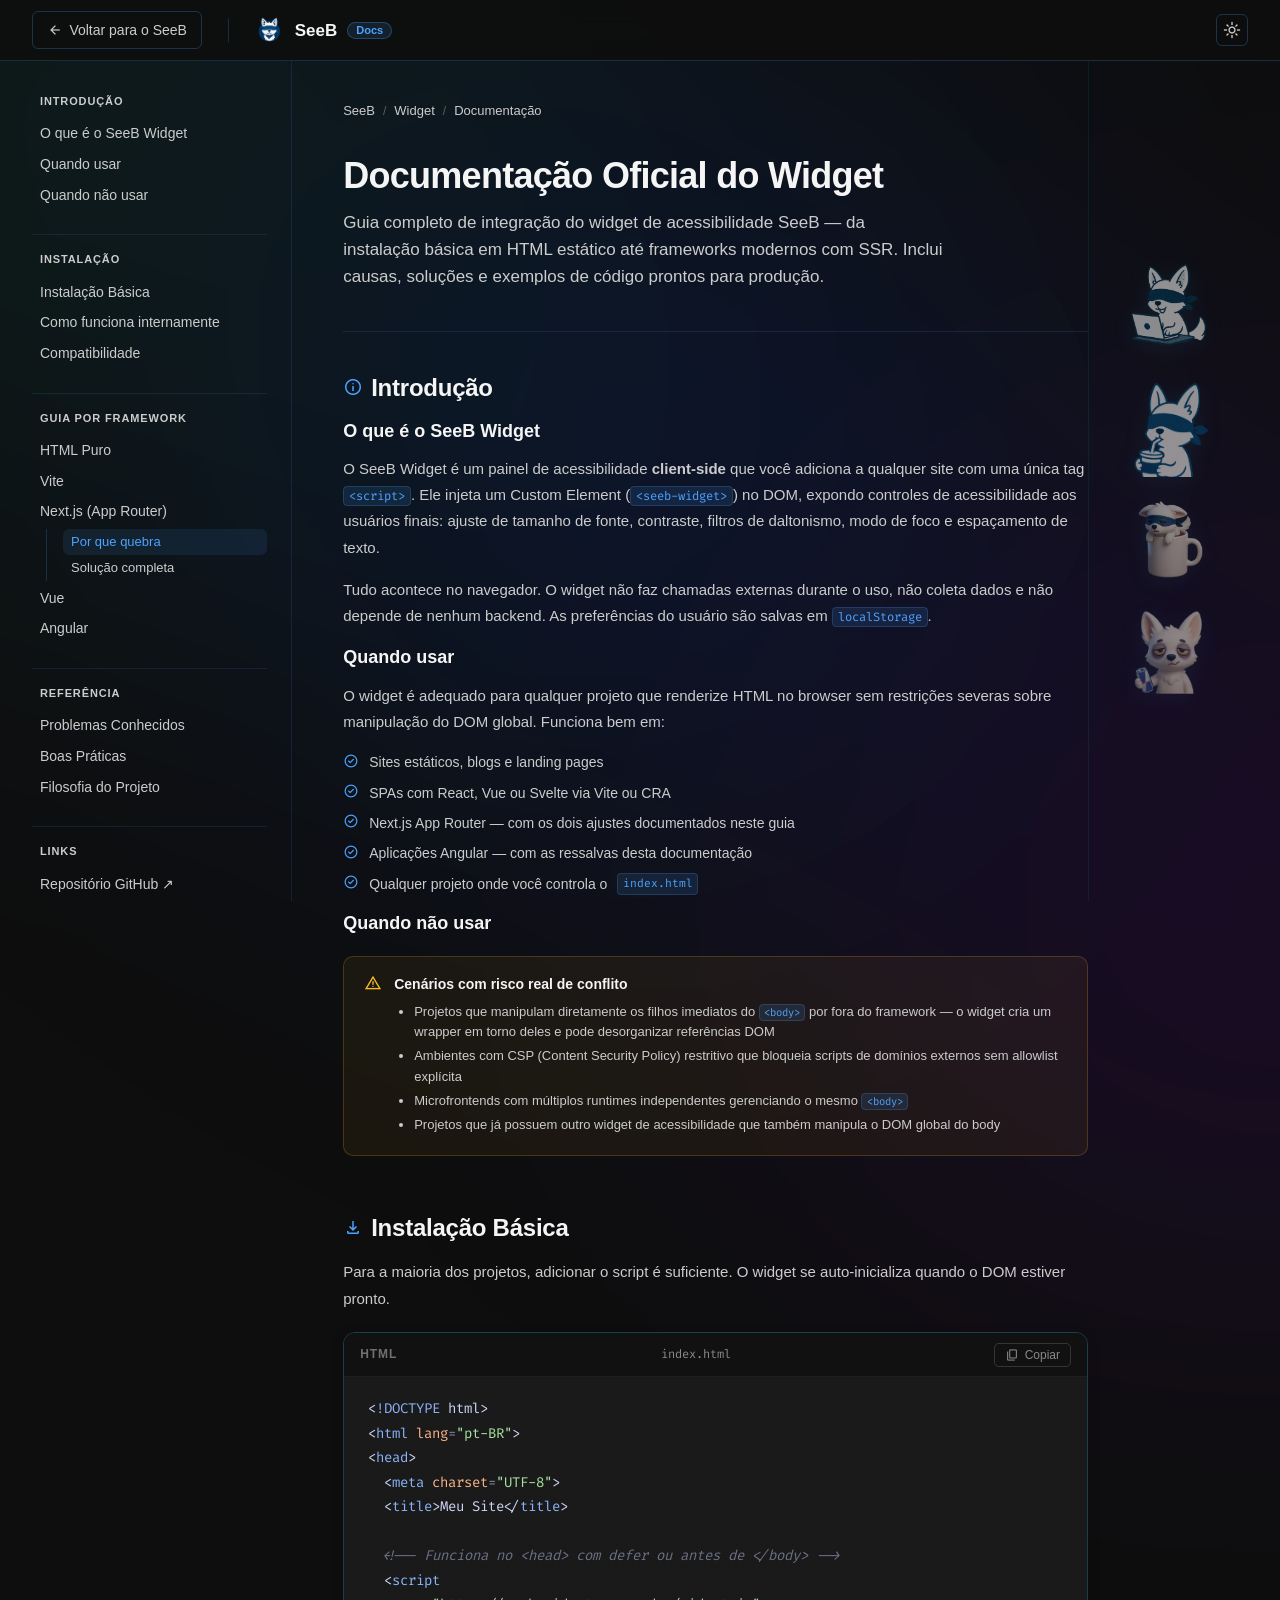
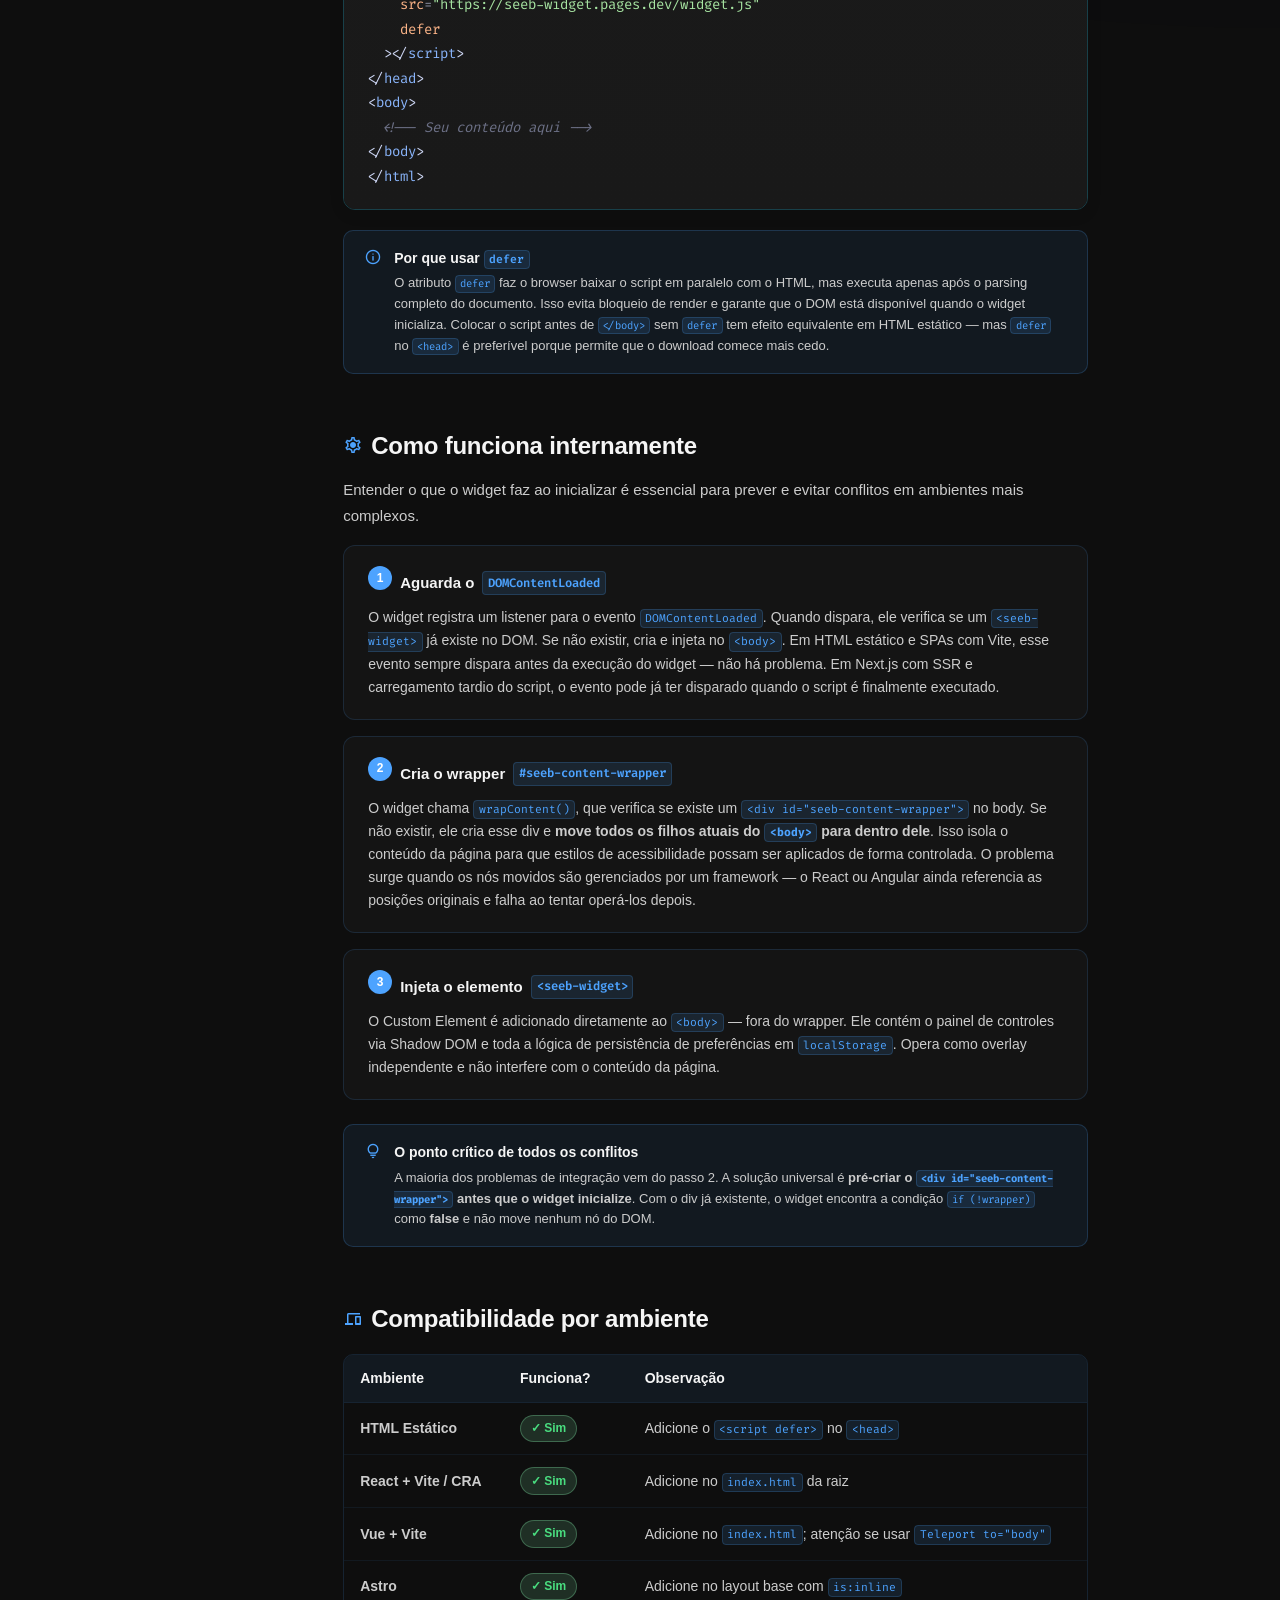
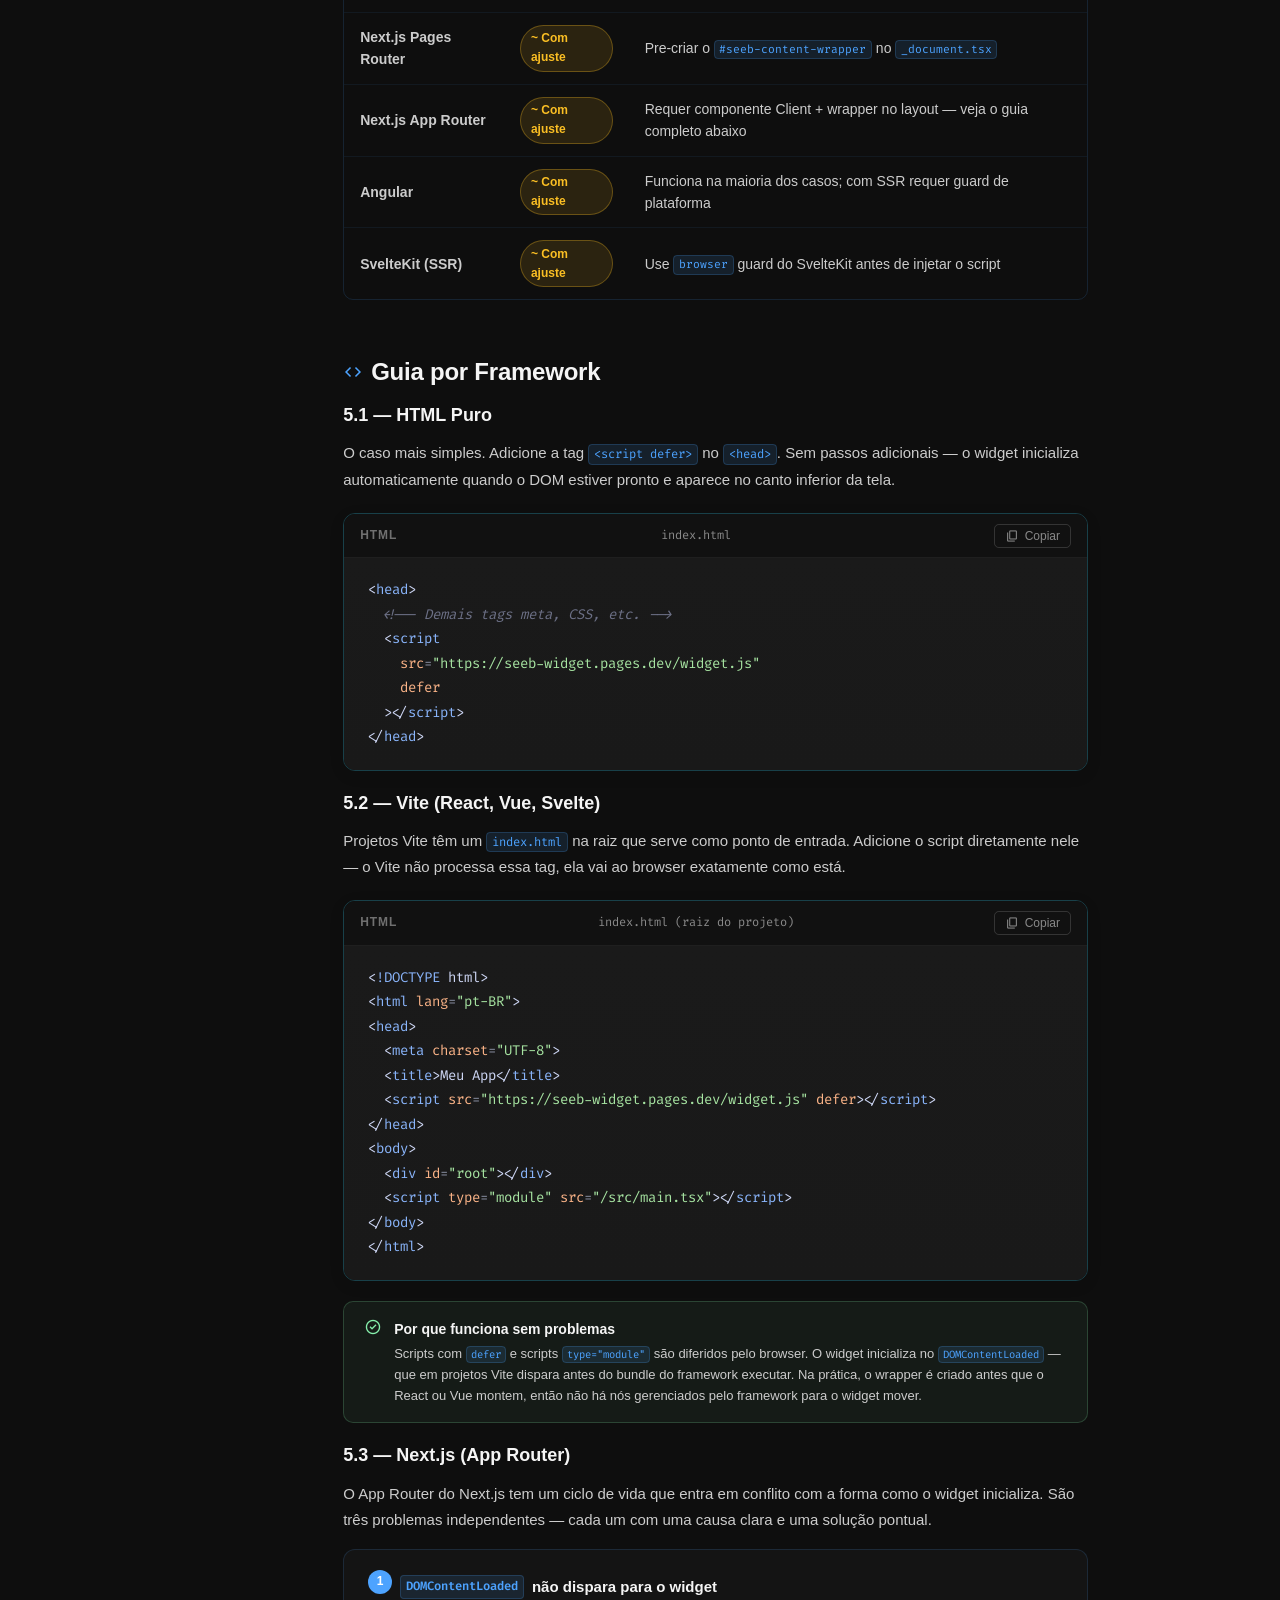
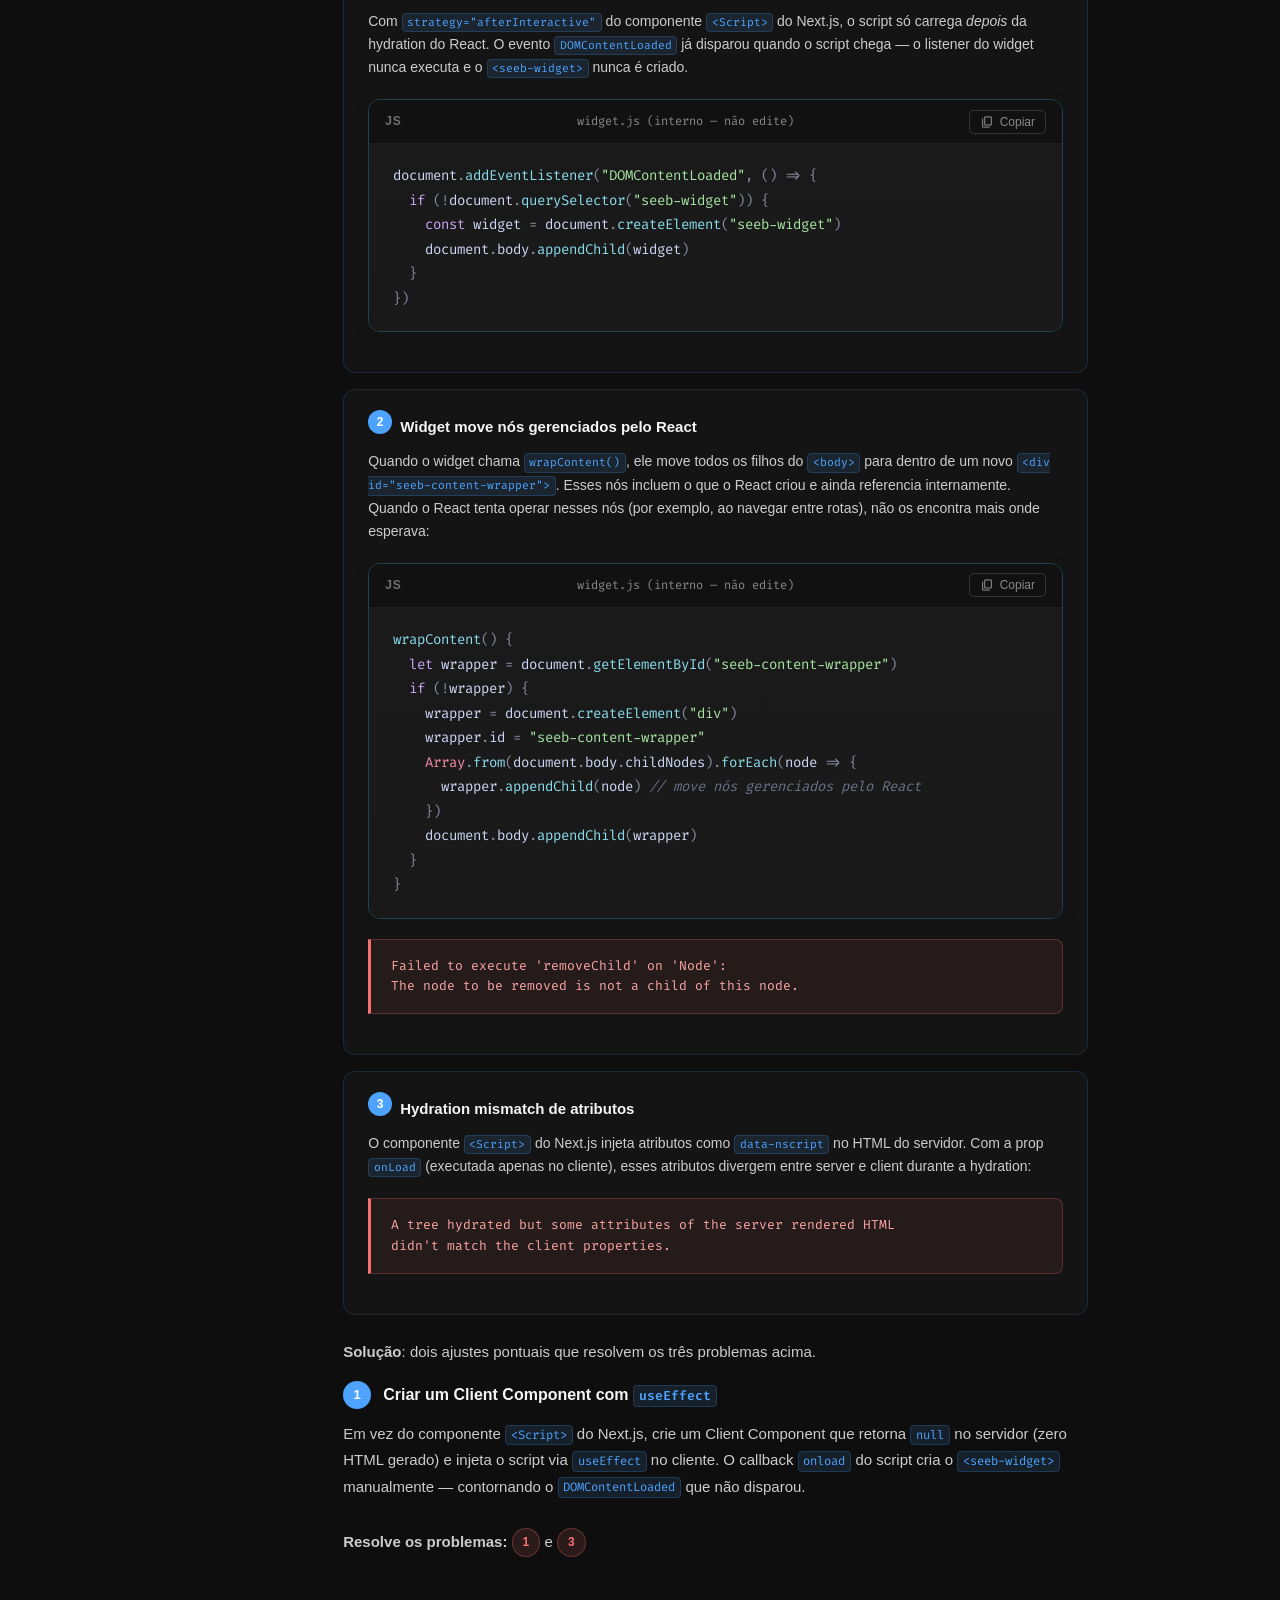
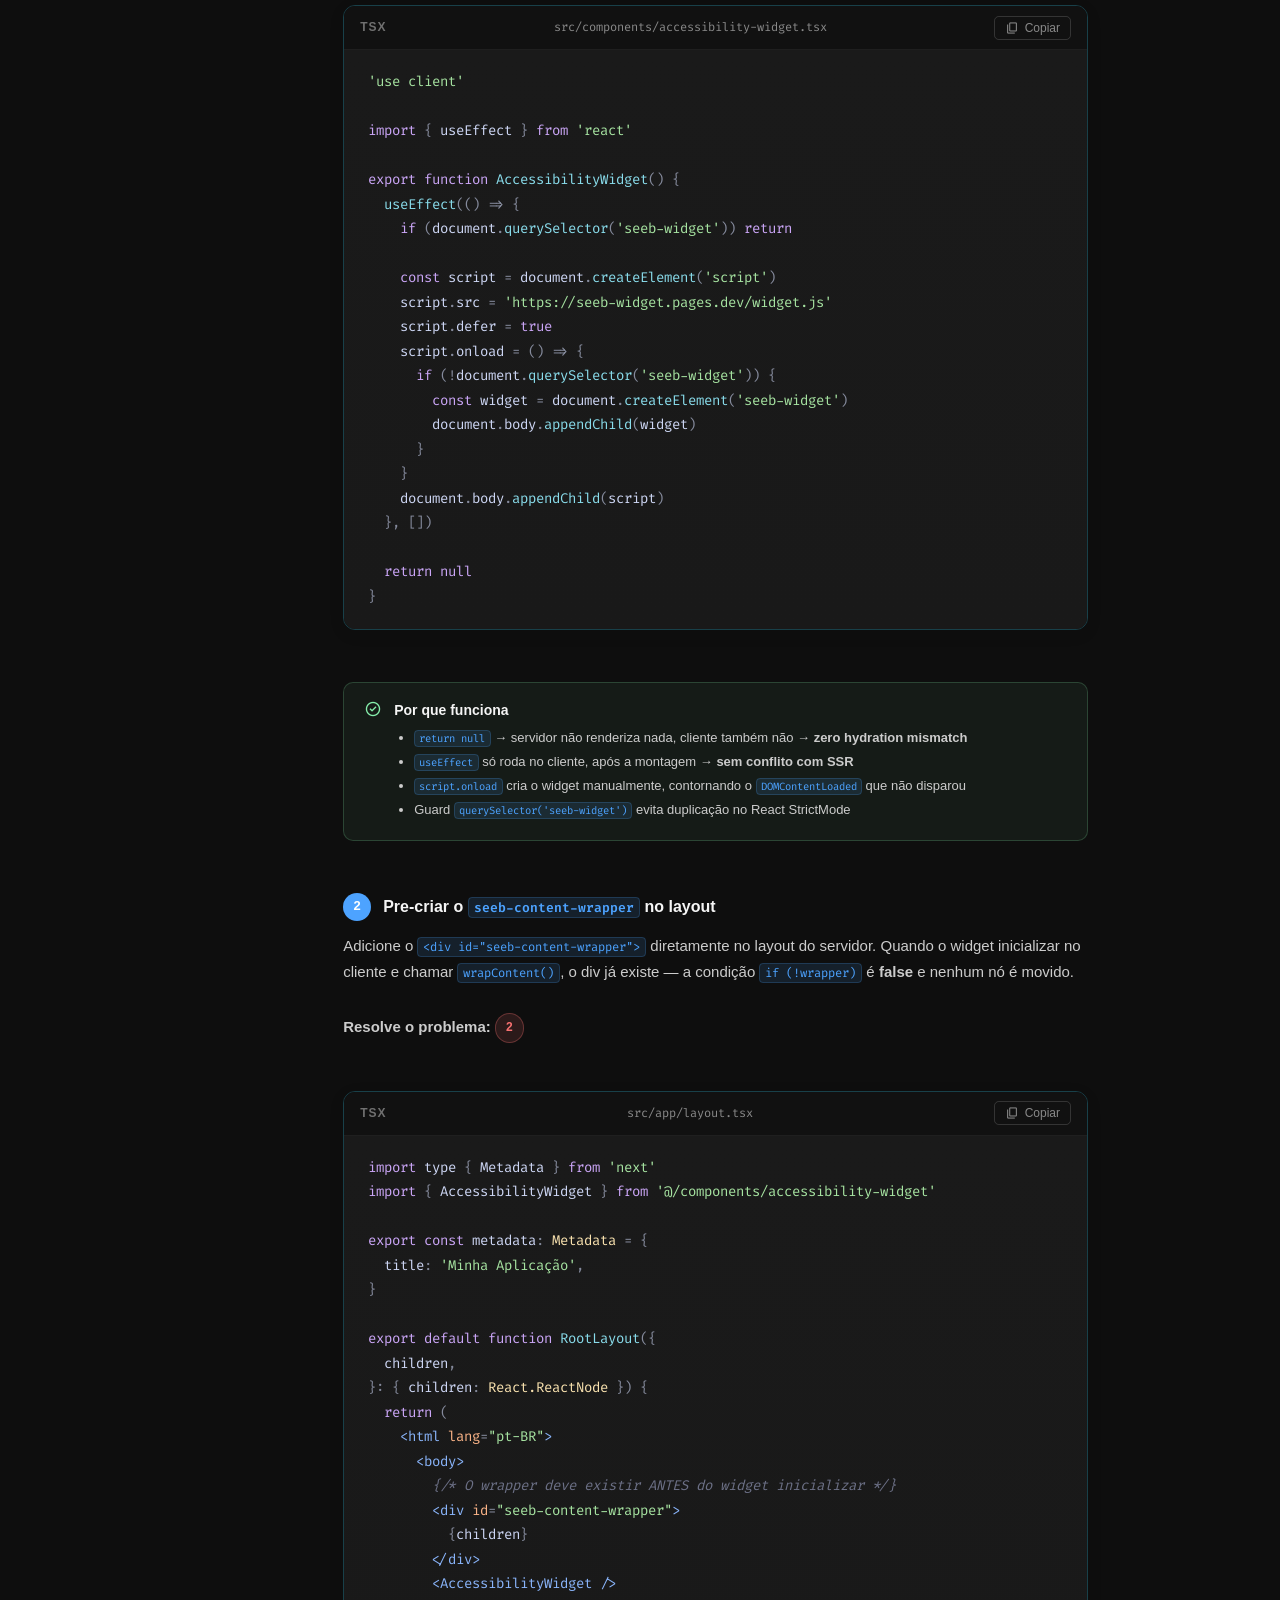
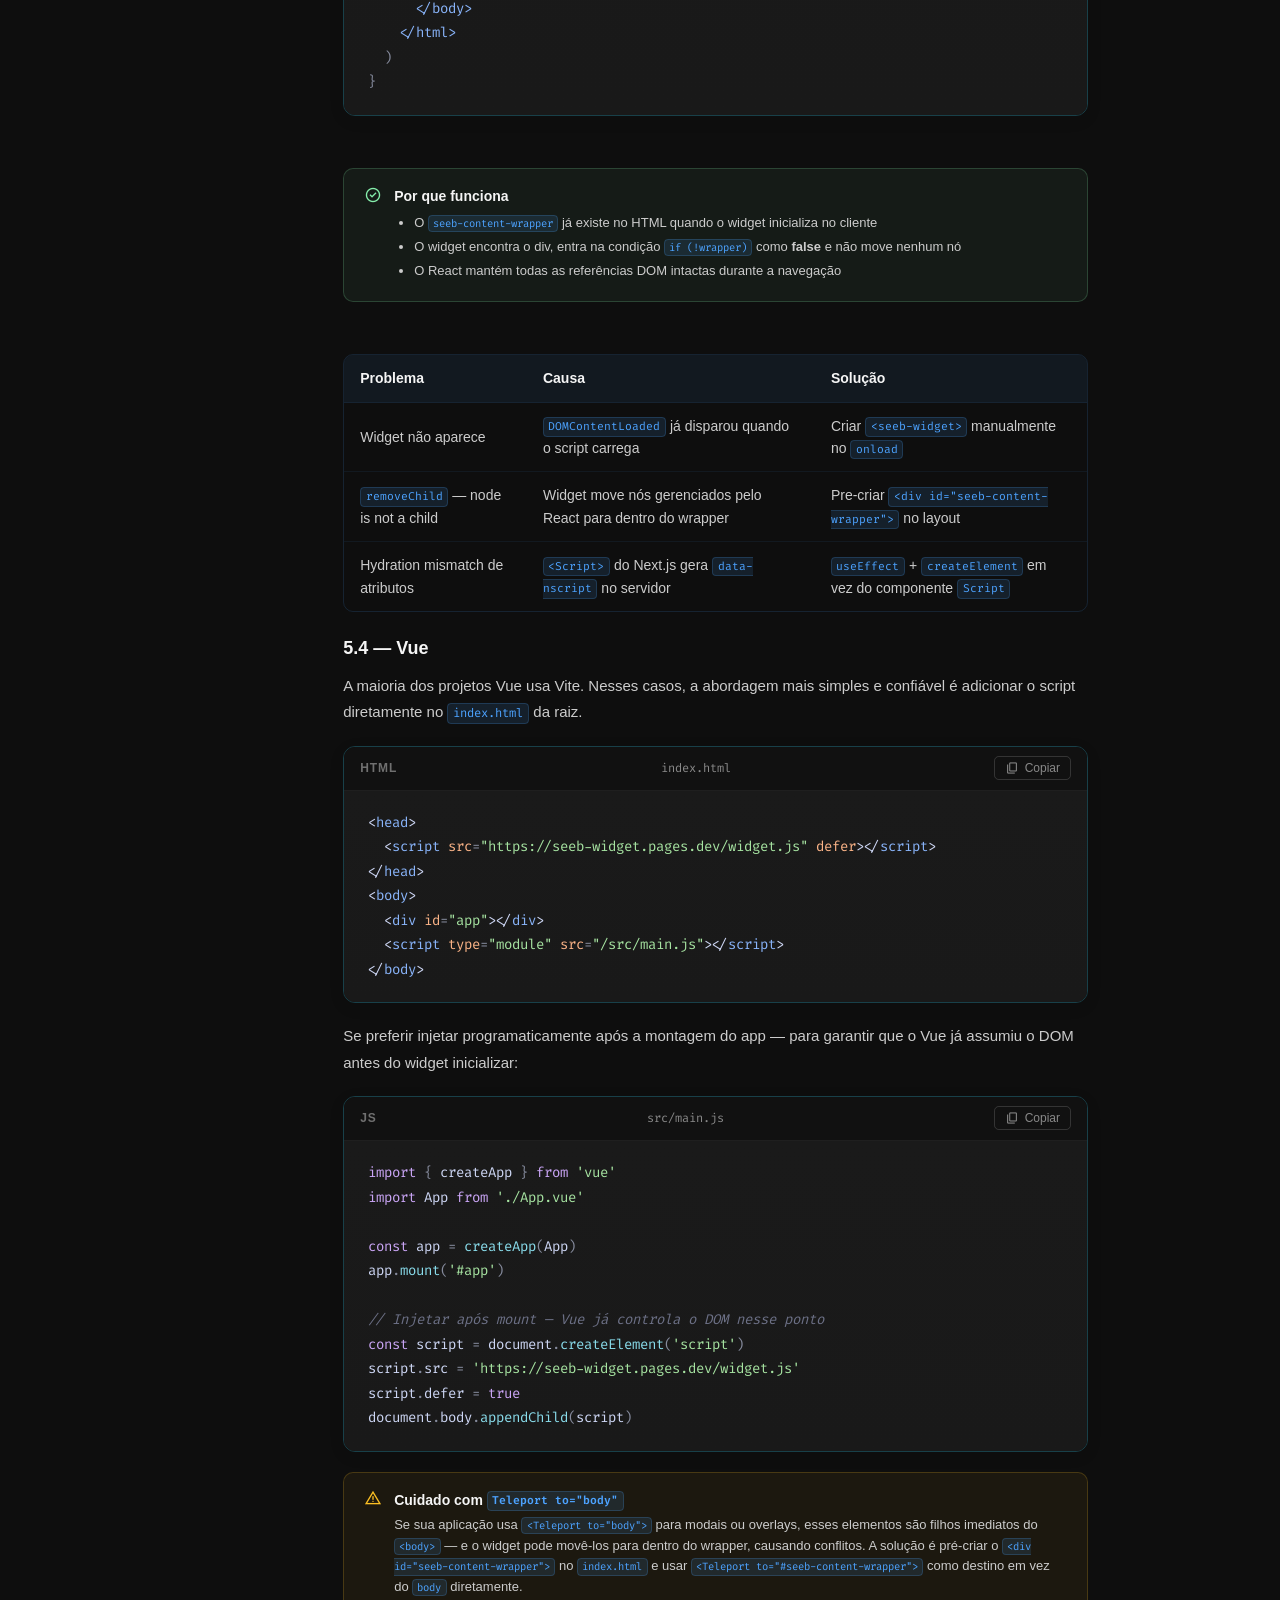
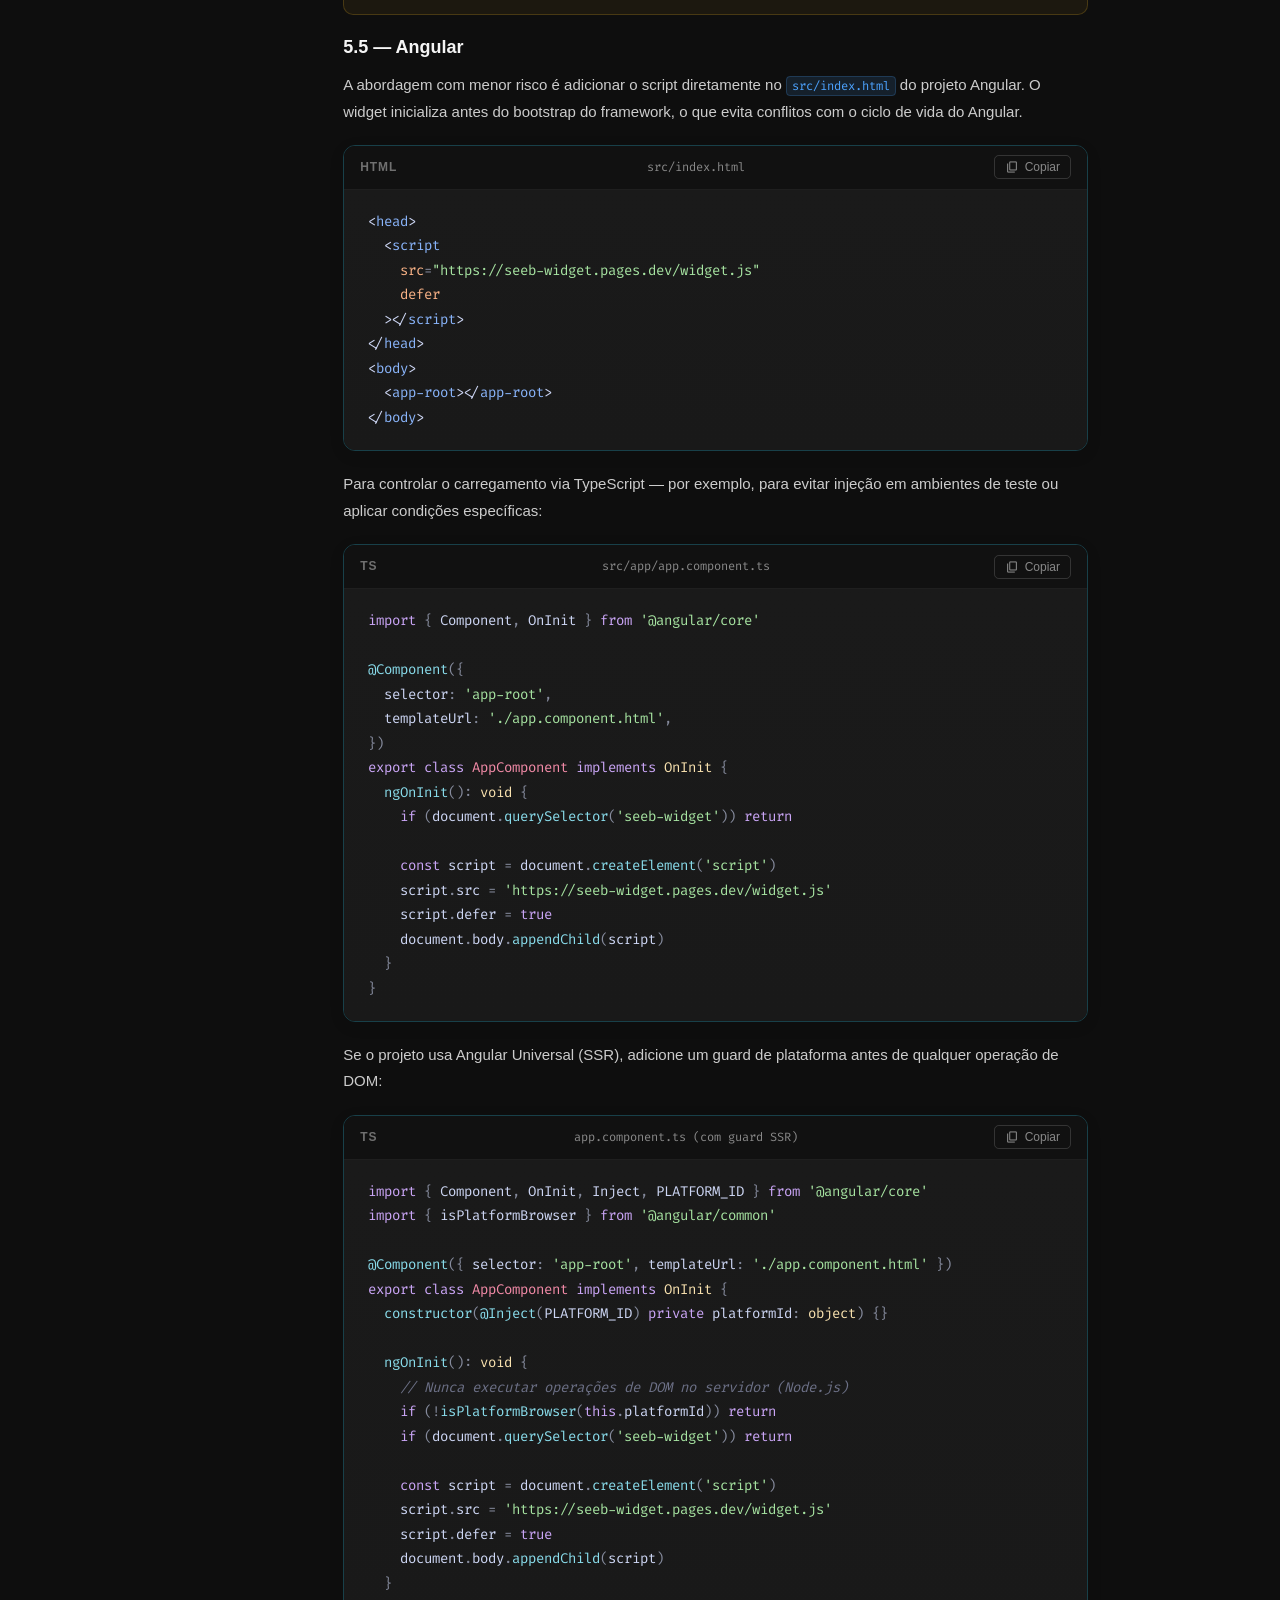
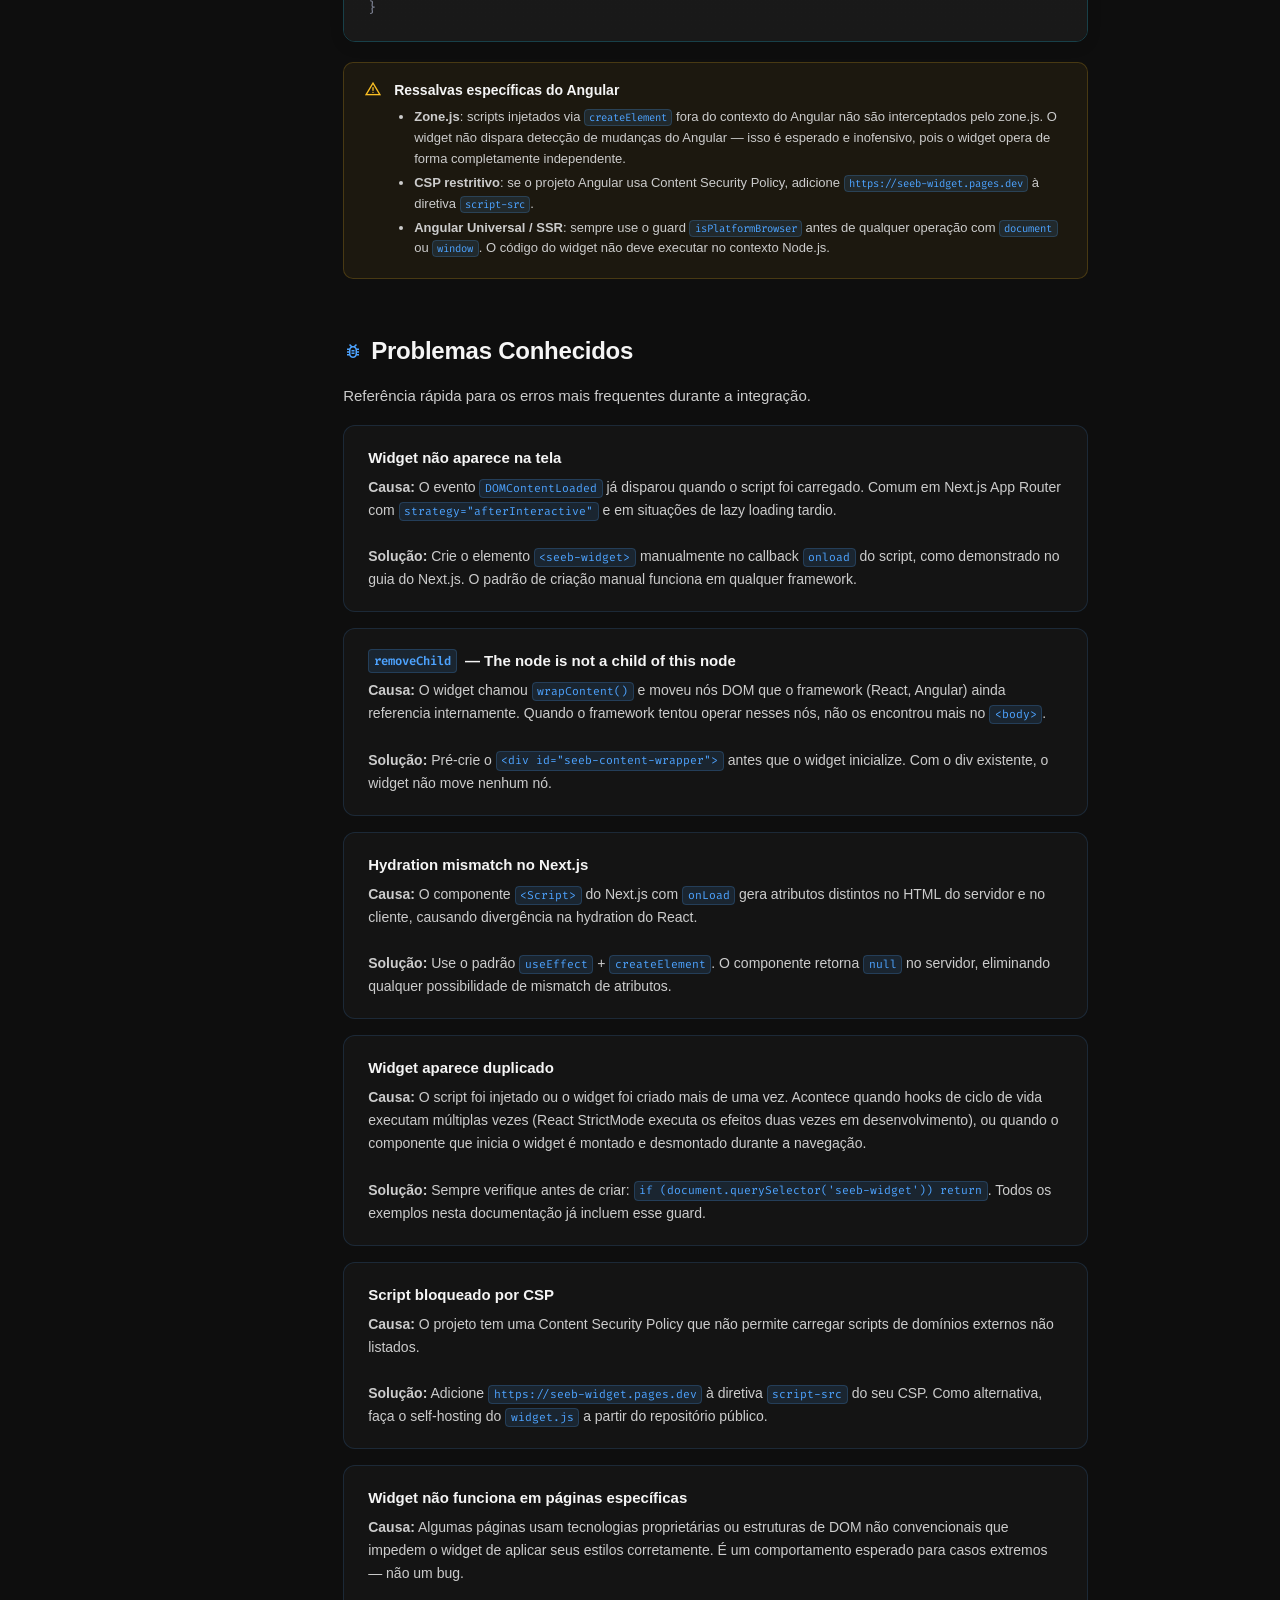
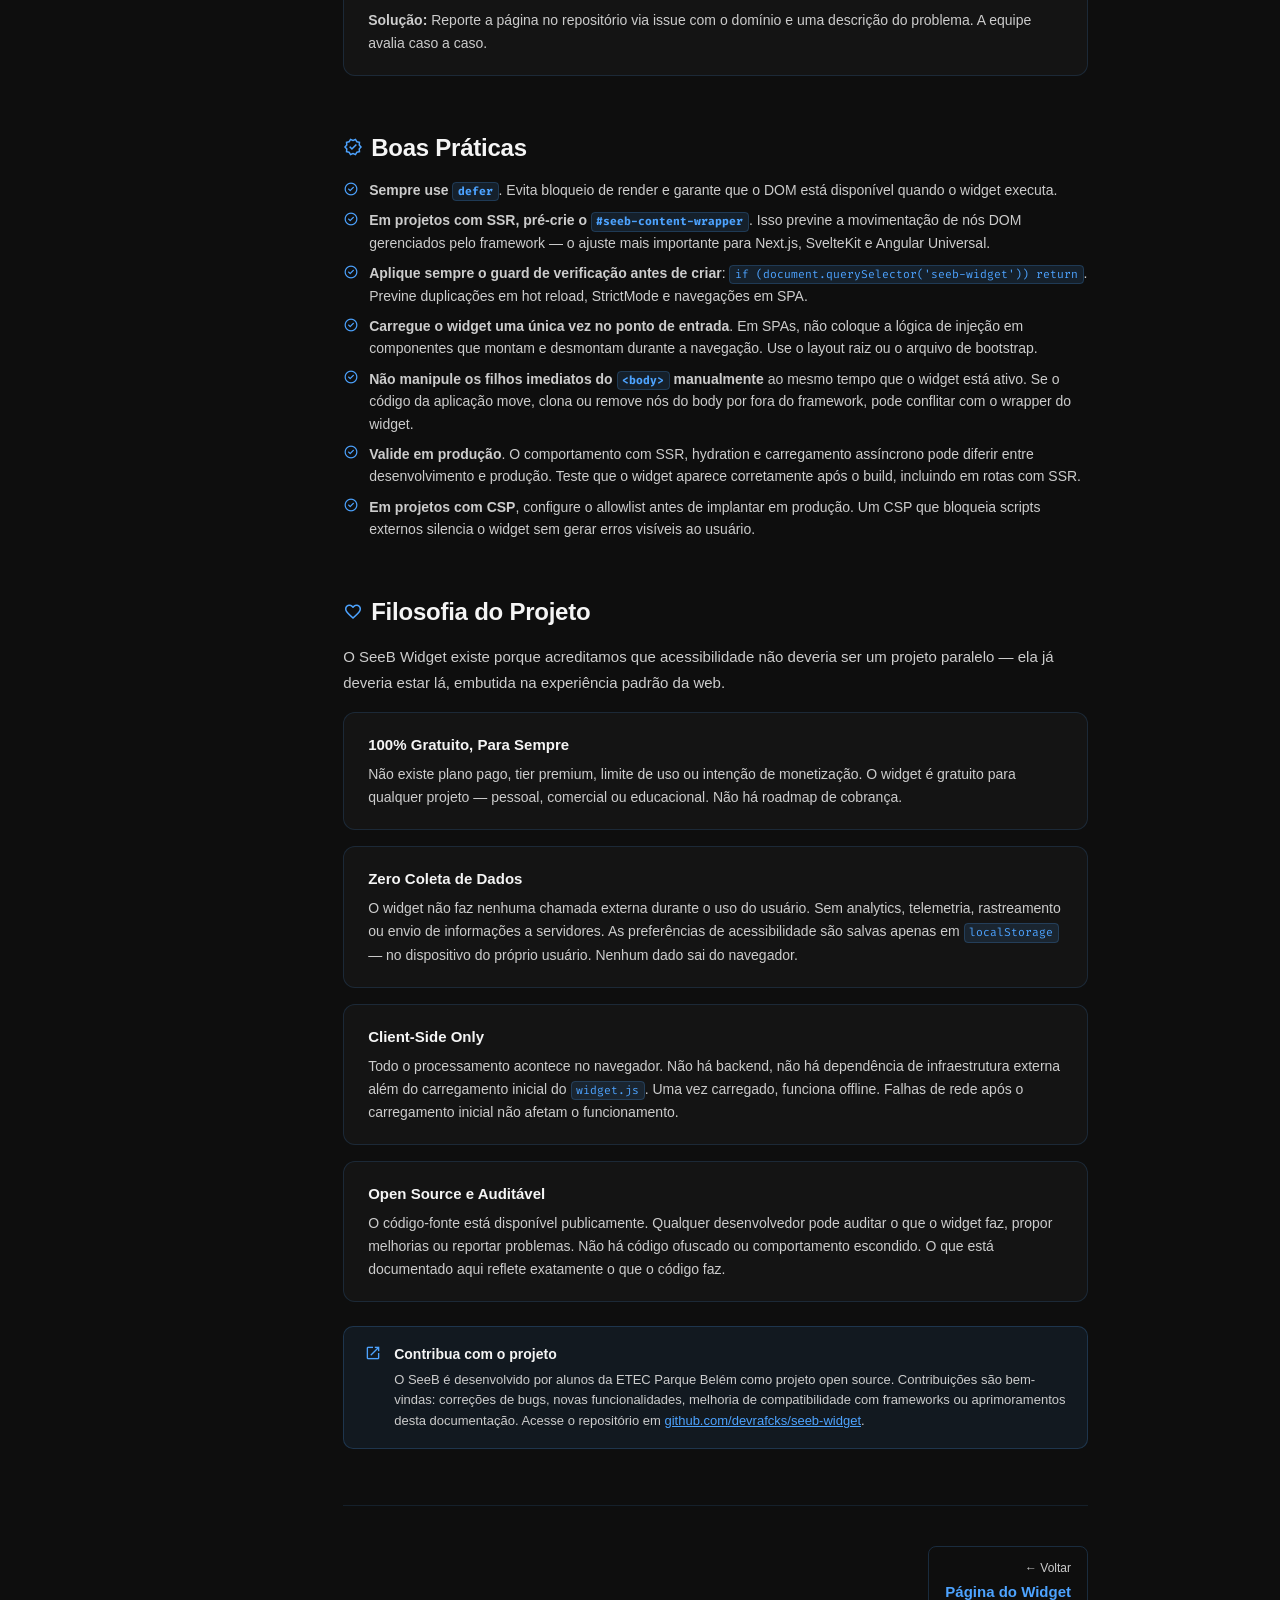
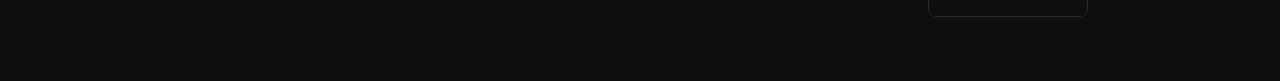
==== docs.html @ 05764b6d "feat: add docs page with sticky sprites column and interactive quote modal - Docs layout updated to " ====
<!DOCTYPE html>
<html lang="pt-BR">
<head>
    <meta charset="UTF-8">
    <meta name="viewport" content="width=device-width, initial-scale=1.0">
    <title>Documentação do Widget — SeeB</title>
    <meta name="description" content="Documentação completa do widget de acessibilidade SeeB: instalação básica, compatibilidade com React, Next.js App Router, Vue, Angular e guias por framework.">
    <meta name="robots" content="index, follow">

    <link rel="shortcut icon" href="./src/assets/icons/favicon.ico" type="image/x-icon">

    <link rel="preconnect" href="https://fonts.googleapis.com">
    <link rel="preconnect" href="https://fonts.gstatic.com" crossorigin>
    <link href="https://fonts.googleapis.com/css2?family=Material+Symbols+Outlined:opsz,wght,FILL,GRAD@20..48,100..700,0..1,-50..200&display=swap" rel="stylesheet">
    <link href="https://fonts.googleapis.com/icon?family=Material+Icons&display=swap" rel="stylesheet">
    <link href="https://fonts.googleapis.com/css2?family=Fira+Code:wght@400;500&display=swap" rel="stylesheet">

    <link rel="stylesheet" href="./src/css/base.css">
    <link rel="stylesheet" href="./src/css/docs.css">
</head>

<body>

    <!-- ===== HEADER ===== -->
    <header class="docs-header">
        <div class="docs-header-content">
            <a href="index.html" class="docs-back-btn" aria-label="Voltar para a página principal do SeeB">
                <span class="material-symbols-outlined" style="font-size:1rem;">arrow_back</span>
                Voltar para o SeeB
            </a>

            <div class="docs-header-divider" aria-hidden="true"></div>

            <a href="index.html" class="docs-header-logo" aria-label="Página principal SeeB">
                <img src="./src/assets/images/Logo.png" alt="SeeB">
                <span class="docs-header-logo-text">SeeB</span>
                <span class="docs-header-logo-badge">Docs</span>
            </a>

            <div class="docs-header-spacer"></div>

            <button id="docs-theme-toggle" class="docs-theme-toggle" aria-label="Alternar tema escuro/claro">
                <span class="material-symbols-outlined" id="docs-theme-icon" style="font-size:1.125rem;">light_mode</span>
            </button>
        </div>
    </header>

    <!-- ===== MAIN LAYOUT ===== -->
    <div class="docs-layout">

        <!-- ===== SIDEBAR ===== -->
        <aside class="docs-sidebar" aria-label="Navegação da documentação">
            <div class="docs-sidebar-inner">

                <div class="sidebar-section">
                    <div class="sidebar-section-title">Introdução</div>
                    <ul class="sidebar-nav" role="list">
                        <li><a href="#introducao" class="sidebar-link">O que é o SeeB Widget</a></li>
                        <li><a href="#quando-usar" class="sidebar-link">Quando usar</a></li>
                        <li><a href="#quando-nao-usar" class="sidebar-link">Quando não usar</a></li>
                    </ul>
                </div>

                <div class="sidebar-divider" aria-hidden="true"></div>

                <div class="sidebar-section">
                    <div class="sidebar-section-title">Instalação</div>
                    <ul class="sidebar-nav" role="list">
                        <li><a href="#instalacao" class="sidebar-link">Instalação Básica</a></li>
                        <li><a href="#funcionamento" class="sidebar-link">Como funciona internamente</a></li>
                        <li><a href="#compatibilidade" class="sidebar-link">Compatibilidade</a></li>
                    </ul>
                </div>

                <div class="sidebar-divider" aria-hidden="true"></div>

                <div class="sidebar-section">
                    <div class="sidebar-section-title">Guia por Framework</div>
                    <ul class="sidebar-nav" role="list">
                        <li><a href="#html-puro" class="sidebar-link">HTML Puro</a></li>
                        <li><a href="#vite" class="sidebar-link">Vite</a></li>
                        <li>
                            <a href="#nextjs" class="sidebar-link">Next.js (App Router)</a>
                            <ul class="sidebar-nav-sub" role="list">
                                <li><a href="#nextjs-problemas" class="sidebar-link">Por que quebra</a></li>
                                <li><a href="#nextjs-solucao" class="sidebar-link">Solução completa</a></li>
                            </ul>
                        </li>
                        <li><a href="#vue" class="sidebar-link">Vue</a></li>
                        <li><a href="#angular" class="sidebar-link">Angular</a></li>
                    </ul>
                </div>

                <div class="sidebar-divider" aria-hidden="true"></div>

                <div class="sidebar-section">
                    <div class="sidebar-section-title">Referência</div>
                    <ul class="sidebar-nav" role="list">
                        <li><a href="#problemas" class="sidebar-link">Problemas Conhecidos</a></li>
                        <li><a href="#boas-praticas" class="sidebar-link">Boas Práticas</a></li>
                        <li><a href="#filosofia" class="sidebar-link">Filosofia do Projeto</a></li>
                    </ul>
                </div>

                <div class="sidebar-divider" aria-hidden="true"></div>

                <div class="sidebar-section">
                    <div class="sidebar-section-title">Links</div>
                    <ul class="sidebar-nav" role="list">
                        <li><a href="https://github.com/devrafcks/seeb-widget" target="_blank" rel="noopener noreferrer" class="sidebar-link">Repositório GitHub ↗</a></li>
                        <li><a href="index.html#widget-section" class="sidebar-link">Página do Widget</a></li>
                        <li><a href="index.html#faq-section" class="sidebar-link">FAQ</a></li>
                    </ul>
                </div>

            </div>
        </aside>

        <!-- ===== MAIN CONTENT ===== -->
        <main class="docs-main" id="main-content">

            <!-- Breadcrumb -->
            <nav class="docs-breadcrumb" aria-label="Caminho de navegação">
                <a href="index.html">SeeB</a>
                <span class="docs-breadcrumb-sep" aria-hidden="true">/</span>
                <a href="index.html#widget-section">Widget</a>
                <span class="docs-breadcrumb-sep" aria-hidden="true">/</span>
                <span>Documentação</span>
            </nav>

            <h1 class="docs-page-title">Documentação Oficial do Widget</h1>
            <p class="docs-page-subtitle">
                Guia completo de integração do widget de acessibilidade SeeB — da instalação básica em HTML estático até frameworks modernos com SSR. Inclui causas, soluções e exemplos de código prontos para produção.
            </p>

            <div class="docs-page-divider" aria-hidden="true"></div>


            <!-- ============================================================
                 SEÇÃO 1 — INTRODUÇÃO
            ============================================================ -->
            <section class="docs-section" aria-labelledby="introducao-title">
                <span class="docs-section-anchor" id="introducao" aria-hidden="true"></span>
                <h2 class="docs-h2" id="introducao-title">
                    <span class="material-symbols-outlined section-icon" aria-hidden="true">info</span>
                    Introdução
                </h2>

                <span class="docs-section-anchor" id="o-que-e" aria-hidden="true"></span>
                <h3 class="docs-h3">O que é o SeeB Widget</h3>
                <p class="docs-p">
                    O SeeB Widget é um painel de acessibilidade <strong>client-side</strong> que você adiciona a qualquer site com uma única tag <code class="docs-inline-code">&lt;script&gt;</code>. Ele injeta um Custom Element (<code class="docs-inline-code">&lt;seeb-widget&gt;</code>) no DOM, expondo controles de acessibilidade aos usuários finais: ajuste de tamanho de fonte, contraste, filtros de daltonismo, modo de foco e espaçamento de texto.
                </p>
                <p class="docs-p">
                    Tudo acontece no navegador. O widget não faz chamadas externas durante o uso, não coleta dados e não depende de nenhum backend. As preferências do usuário são salvas em <code class="docs-inline-code">localStorage</code>.
                </p>

                <span class="docs-section-anchor" id="quando-usar" aria-hidden="true"></span>
                <h3 class="docs-h3">Quando usar</h3>
                <p class="docs-p">
                    O widget é adequado para qualquer projeto que renderize HTML no browser sem restrições severas sobre manipulação do DOM global. Funciona bem em:
                </p>
                <ul class="docs-why-list">
                    <li>
                        <span class="material-symbols-outlined check-icon" aria-hidden="true">check_circle</span>
                        Sites estáticos, blogs e landing pages
                    </li>
                    <li>
                        <span class="material-symbols-outlined check-icon" aria-hidden="true">check_circle</span>
                        SPAs com React, Vue ou Svelte via Vite ou CRA
                    </li>
                    <li>
                        <span class="material-symbols-outlined check-icon" aria-hidden="true">check_circle</span>
                        Next.js App Router — com os dois ajustes documentados neste guia
                    </li>
                    <li>
                        <span class="material-symbols-outlined check-icon" aria-hidden="true">check_circle</span>
                        Aplicações Angular — com as ressalvas desta documentação
                    </li>
                    <li>
                        <span class="material-symbols-outlined check-icon" aria-hidden="true">check_circle</span>
                        Qualquer projeto onde você controla o <code class="docs-inline-code">index.html</code>
                    </li>
                </ul>

                <span class="docs-section-anchor" id="quando-nao-usar" aria-hidden="true"></span>
                <h3 class="docs-h3">Quando não usar</h3>
                <div class="docs-callout docs-callout-warning" role="note">
                    <span class="material-symbols-outlined docs-callout-icon" aria-hidden="true">warning</span>
                    <div class="docs-callout-body">
                        <div class="docs-callout-title">Cenários com risco real de conflito</div>
                        <div class="docs-callout-text">
                            <ul>
                                <li>Projetos que manipulam diretamente os filhos imediatos do <code class="docs-inline-code">&lt;body&gt;</code> por fora do framework — o widget cria um wrapper em torno deles e pode desorganizar referências DOM</li>
                                <li>Ambientes com CSP (Content Security Policy) restritivo que bloqueia scripts de domínios externos sem allowlist explícita</li>
                                <li>Microfrontends com múltiplos runtimes independentes gerenciando o mesmo <code class="docs-inline-code">&lt;body&gt;</code></li>
                                <li>Projetos que já possuem outro widget de acessibilidade que também manipula o DOM global do body</li>
                            </ul>
                        </div>
                    </div>
                </div>
            </section>


            <!-- ============================================================
                 SEÇÃO 2 — INSTALAÇÃO BÁSICA
            ============================================================ -->
            <section class="docs-section" aria-labelledby="instalacao-title">
                <span class="docs-section-anchor" id="instalacao" aria-hidden="true"></span>
                <h2 class="docs-h2" id="instalacao-title">
                    <span class="material-symbols-outlined section-icon" aria-hidden="true">download</span>
                    Instalação Básica
                </h2>
                <p class="docs-p">
                    Para a maioria dos projetos, adicionar o script é suficiente. O widget se auto-inicializa quando o DOM estiver pronto.
                </p>

                <div class="docs-code-block" role="region" aria-label="Código de instalação básica">
                    <div class="docs-code-header">
                        <span class="docs-code-lang">html</span>
                        <span class="docs-code-filename">index.html</span>
                        <button class="docs-code-copy-btn" data-copy-target="code-basico" aria-label="Copiar código de instalação">
                            <span class="material-symbols-outlined" aria-hidden="true">content_copy</span>
                            Copiar
                        </button>
                    </div>
                    <div class="docs-code-body">
                        <pre id="code-basico">&lt;<span class="tok-tag">!DOCTYPE</span> <span class="tok-plain">html</span>&gt;
&lt;<span class="tok-tag">html</span> <span class="tok-attr">lang</span><span class="tok-punct">=</span><span class="tok-value">"pt-BR"</span>&gt;
&lt;<span class="tok-tag">head</span>&gt;
  &lt;<span class="tok-tag">meta</span> <span class="tok-attr">charset</span><span class="tok-punct">=</span><span class="tok-value">"UTF-8"</span>&gt;
  &lt;<span class="tok-tag">title</span>&gt;Meu Site&lt;/<span class="tok-tag">title</span>&gt;

  <span class="tok-comment">&lt;!-- Funciona no &lt;head&gt; com defer ou antes de &lt;/body&gt; --&gt;</span>
  &lt;<span class="tok-tag">script</span>
    <span class="tok-attr">src</span><span class="tok-punct">=</span><span class="tok-value">"https://seeb-widget.pages.dev/widget.js"</span>
    <span class="tok-attr">defer</span>
  &gt;&lt;/<span class="tok-tag">script</span>&gt;
&lt;/<span class="tok-tag">head</span>&gt;
&lt;<span class="tok-tag">body</span>&gt;
  <span class="tok-comment">&lt;!-- Seu conteúdo aqui --&gt;</span>
&lt;/<span class="tok-tag">body</span>&gt;
&lt;/<span class="tok-tag">html</span>&gt;</pre>
                    </div>
                </div>

                <div class="docs-callout docs-callout-info" role="note">
                    <span class="material-symbols-outlined docs-callout-icon" aria-hidden="true">info</span>
                    <div class="docs-callout-body">
                        <div class="docs-callout-title">Por que usar <code class="docs-inline-code">defer</code></div>
                        <div class="docs-callout-text">
                            O atributo <code class="docs-inline-code">defer</code> faz o browser baixar o script em paralelo com o HTML, mas executa apenas após o parsing completo do documento. Isso evita bloqueio de render e garante que o DOM está disponível quando o widget inicializa. Colocar o script antes de <code class="docs-inline-code">&lt;/body&gt;</code> sem <code class="docs-inline-code">defer</code> tem efeito equivalente em HTML estático — mas <code class="docs-inline-code">defer</code> no <code class="docs-inline-code">&lt;head&gt;</code> é preferível porque permite que o download comece mais cedo.
                        </div>
                    </div>
                </div>
            </section>


            <!-- ============================================================
                 SEÇÃO 3 — FUNCIONAMENTO INTERNO
            ============================================================ -->
            <section class="docs-section" aria-labelledby="funcionamento-title">
                <span class="docs-section-anchor" id="funcionamento" aria-hidden="true"></span>
                <h2 class="docs-h2" id="funcionamento-title">
                    <span class="material-symbols-outlined section-icon" aria-hidden="true">settings</span>
                    Como funciona internamente
                </h2>
                <p class="docs-p">
                    Entender o que o widget faz ao inicializar é essencial para prever e evitar conflitos em ambientes mais complexos.
                </p>

                <div class="docs-problem-list">
                    <div class="docs-problem-card">
                        <div class="docs-problem-title">
                            <div class="docs-problem-number" aria-label="Passo 1">1</div>
                            Aguarda o <code class="docs-inline-code">DOMContentLoaded</code>
                        </div>
                        <p class="docs-problem-desc">
                            O widget registra um listener para o evento <code class="docs-inline-code">DOMContentLoaded</code>. Quando dispara, ele verifica se um <code class="docs-inline-code">&lt;seeb-widget&gt;</code> já existe no DOM. Se não existir, cria e injeta no <code class="docs-inline-code">&lt;body&gt;</code>. Em HTML estático e SPAs com Vite, esse evento sempre dispara antes da execução do widget — não há problema. Em Next.js com SSR e carregamento tardio do script, o evento pode já ter disparado quando o script é finalmente executado.
                        </p>
                    </div>

                    <div class="docs-problem-card">
                        <div class="docs-problem-title">
                            <div class="docs-problem-number" aria-label="Passo 2">2</div>
                            Cria o wrapper <code class="docs-inline-code">#seeb-content-wrapper</code>
                        </div>
                        <p class="docs-problem-desc">
                            O widget chama <code class="docs-inline-code">wrapContent()</code>, que verifica se existe um <code class="docs-inline-code">&lt;div id="seeb-content-wrapper"&gt;</code> no body. Se não existir, ele cria esse div e <strong>move todos os filhos atuais do <code class="docs-inline-code">&lt;body&gt;</code> para dentro dele</strong>. Isso isola o conteúdo da página para que estilos de acessibilidade possam ser aplicados de forma controlada. O problema surge quando os nós movidos são gerenciados por um framework — o React ou Angular ainda referencia as posições originais e falha ao tentar operá-los depois.
                        </p>
                    </div>

                    <div class="docs-problem-card">
                        <div class="docs-problem-title">
                            <div class="docs-problem-number" aria-label="Passo 3">3</div>
                            Injeta o elemento <code class="docs-inline-code">&lt;seeb-widget&gt;</code>
                        </div>
                        <p class="docs-problem-desc">
                            O Custom Element é adicionado diretamente ao <code class="docs-inline-code">&lt;body&gt;</code> — fora do wrapper. Ele contém o painel de controles via Shadow DOM e toda a lógica de persistência de preferências em <code class="docs-inline-code">localStorage</code>. Opera como overlay independente e não interfere com o conteúdo da página.
                        </p>
                    </div>
                </div>

                <div class="docs-callout docs-callout-info" role="note">
                    <span class="material-symbols-outlined docs-callout-icon" aria-hidden="true">lightbulb</span>
                    <div class="docs-callout-body">
                        <div class="docs-callout-title">O ponto crítico de todos os conflitos</div>
                        <div class="docs-callout-text">
                            A maioria dos problemas de integração vem do passo 2. A solução universal é <strong>pré-criar o <code class="docs-inline-code">&lt;div id="seeb-content-wrapper"&gt;</code> antes que o widget inicialize</strong>. Com o div já existente, o widget encontra a condição <code class="docs-inline-code">if (!wrapper)</code> como <strong>false</strong> e não move nenhum nó do DOM.
                        </div>
                    </div>
                </div>
            </section>


            <!-- ============================================================
                 SEÇÃO 4 — COMPATIBILIDADE
            ============================================================ -->
            <section class="docs-section" aria-labelledby="compatibilidade-title">
                <span class="docs-section-anchor" id="compatibilidade" aria-hidden="true"></span>
                <h2 class="docs-h2" id="compatibilidade-title">
                    <span class="material-symbols-outlined section-icon" aria-hidden="true">devices</span>
                    Compatibilidade por ambiente
                </h2>

                <div class="docs-table-wrapper" role="region" aria-label="Tabela de compatibilidade por ambiente">
                    <table class="docs-table">
                        <thead>
                            <tr>
                                <th scope="col">Ambiente</th>
                                <th scope="col">Funciona?</th>
                                <th scope="col">Observação</th>
                            </tr>
                        </thead>
                        <tbody>
                            <tr>
                                <td><strong>HTML Estático</strong></td>
                                <td><span class="docs-badge docs-badge-yes">✓ Sim</span></td>
                                <td>Adicione o <code class="docs-inline-code">&lt;script defer&gt;</code> no <code class="docs-inline-code">&lt;head&gt;</code></td>
                            </tr>
                            <tr>
                                <td><strong>React + Vite / CRA</strong></td>
                                <td><span class="docs-badge docs-badge-yes">✓ Sim</span></td>
                                <td>Adicione no <code class="docs-inline-code">index.html</code> da raiz</td>
                            </tr>
                            <tr>
                                <td><strong>Vue + Vite</strong></td>
                                <td><span class="docs-badge docs-badge-yes">✓ Sim</span></td>
                                <td>Adicione no <code class="docs-inline-code">index.html</code>; atenção se usar <code class="docs-inline-code">Teleport to="body"</code></td>
                            </tr>
                            <tr>
                                <td><strong>Astro</strong></td>
                                <td><span class="docs-badge docs-badge-yes">✓ Sim</span></td>
                                <td>Adicione no layout base com <code class="docs-inline-code">is:inline</code></td>
                            </tr>
                            <tr>
                                <td><strong>Next.js Pages Router</strong></td>
                                <td><span class="docs-badge docs-badge-partial">~ Com ajuste</span></td>
                                <td>Pre-criar o <code class="docs-inline-code">#seeb-content-wrapper</code> no <code class="docs-inline-code">_document.tsx</code></td>
                            </tr>
                            <tr>
                                <td><strong>Next.js App Router</strong></td>
                                <td><span class="docs-badge docs-badge-partial">~ Com ajuste</span></td>
                                <td>Requer componente Client + wrapper no layout — veja o guia completo abaixo</td>
                            </tr>
                            <tr>
                                <td><strong>Angular</strong></td>
                                <td><span class="docs-badge docs-badge-partial">~ Com ajuste</span></td>
                                <td>Funciona na maioria dos casos; com SSR requer guard de plataforma</td>
                            </tr>
                            <tr>
                                <td><strong>SvelteKit (SSR)</strong></td>
                                <td><span class="docs-badge docs-badge-partial">~ Com ajuste</span></td>
                                <td>Use <code class="docs-inline-code">browser</code> guard do SvelteKit antes de injetar o script</td>
                            </tr>
                        </tbody>
                    </table>
                </div>
            </section>


            <!-- ============================================================
                 SEÇÃO 5 — GUIA POR FRAMEWORK
            ============================================================ -->
            <section class="docs-section" aria-labelledby="frameworks-title">
                <span class="docs-section-anchor" id="frameworks" aria-hidden="true"></span>
                <h2 class="docs-h2" id="frameworks-title">
                    <span class="material-symbols-outlined section-icon" aria-hidden="true">code</span>
                    Guia por Framework
                </h2>


                <!-- ── 5.1 HTML PURO ──────────────────────────────────── -->
                <span class="docs-section-anchor" id="html-puro" aria-hidden="true"></span>
                <h3 class="docs-h3">5.1 — HTML Puro</h3>
                <p class="docs-p">
                    O caso mais simples. Adicione a tag <code class="docs-inline-code">&lt;script defer&gt;</code> no <code class="docs-inline-code">&lt;head&gt;</code>. Sem passos adicionais — o widget inicializa automaticamente quando o DOM estiver pronto e aparece no canto inferior da tela.
                </p>

                <div class="docs-code-block" role="region" aria-label="Integração em HTML puro">
                    <div class="docs-code-header">
                        <span class="docs-code-lang">html</span>
                        <span class="docs-code-filename">index.html</span>
                        <button class="docs-code-copy-btn" data-copy-target="code-html-puro" aria-label="Copiar código HTML puro">
                            <span class="material-symbols-outlined" aria-hidden="true">content_copy</span>
                            Copiar
                        </button>
                    </div>
                    <div class="docs-code-body">
                        <pre id="code-html-puro">&lt;<span class="tok-tag">head</span>&gt;
  <span class="tok-comment">&lt;!-- Demais tags meta, CSS, etc. --&gt;</span>
  &lt;<span class="tok-tag">script</span>
    <span class="tok-attr">src</span><span class="tok-punct">=</span><span class="tok-value">"https://seeb-widget.pages.dev/widget.js"</span>
    <span class="tok-attr">defer</span>
  &gt;&lt;/<span class="tok-tag">script</span>&gt;
&lt;/<span class="tok-tag">head</span>&gt;</pre>
                    </div>
                </div>


                <!-- ── 5.2 VITE ───────────────────────────────────────── -->
                <span class="docs-section-anchor" id="vite" aria-hidden="true"></span>
                <h3 class="docs-h3">5.2 — Vite (React, Vue, Svelte)</h3>
                <p class="docs-p">
                    Projetos Vite têm um <code class="docs-inline-code">index.html</code> na raiz que serve como ponto de entrada. Adicione o script diretamente nele — o Vite não processa essa tag, ela vai ao browser exatamente como está.
                </p>

                <div class="docs-code-block" role="region" aria-label="Integração com Vite">
                    <div class="docs-code-header">
                        <span class="docs-code-lang">html</span>
                        <span class="docs-code-filename">index.html (raiz do projeto)</span>
                        <button class="docs-code-copy-btn" data-copy-target="code-vite" aria-label="Copiar código Vite">
                            <span class="material-symbols-outlined" aria-hidden="true">content_copy</span>
                            Copiar
                        </button>
                    </div>
                    <div class="docs-code-body">
                        <pre id="code-vite">&lt;<span class="tok-tag">!DOCTYPE</span> <span class="tok-plain">html</span>&gt;
&lt;<span class="tok-tag">html</span> <span class="tok-attr">lang</span><span class="tok-punct">=</span><span class="tok-value">"pt-BR"</span>&gt;
&lt;<span class="tok-tag">head</span>&gt;
  &lt;<span class="tok-tag">meta</span> <span class="tok-attr">charset</span><span class="tok-punct">=</span><span class="tok-value">"UTF-8"</span>&gt;
  &lt;<span class="tok-tag">title</span>&gt;Meu App&lt;/<span class="tok-tag">title</span>&gt;
  &lt;<span class="tok-tag">script</span> <span class="tok-attr">src</span><span class="tok-punct">=</span><span class="tok-value">"https://seeb-widget.pages.dev/widget.js"</span> <span class="tok-attr">defer</span>&gt;&lt;/<span class="tok-tag">script</span>&gt;
&lt;/<span class="tok-tag">head</span>&gt;
&lt;<span class="tok-tag">body</span>&gt;
  &lt;<span class="tok-tag">div</span> <span class="tok-attr">id</span><span class="tok-punct">=</span><span class="tok-value">"root"</span>&gt;&lt;/<span class="tok-tag">div</span>&gt;
  &lt;<span class="tok-tag">script</span> <span class="tok-attr">type</span><span class="tok-punct">=</span><span class="tok-value">"module"</span> <span class="tok-attr">src</span><span class="tok-punct">=</span><span class="tok-value">"/src/main.tsx"</span>&gt;&lt;/<span class="tok-tag">script</span>&gt;
&lt;/<span class="tok-tag">body</span>&gt;
&lt;/<span class="tok-tag">html</span>&gt;</pre>
                    </div>
                </div>

                <div class="docs-callout docs-callout-success" role="note">
                    <span class="material-symbols-outlined docs-callout-icon" aria-hidden="true">check_circle</span>
                    <div class="docs-callout-body">
                        <div class="docs-callout-title">Por que funciona sem problemas</div>
                        <div class="docs-callout-text">
                            Scripts com <code class="docs-inline-code">defer</code> e scripts <code class="docs-inline-code">type="module"</code> são diferidos pelo browser. O widget inicializa no <code class="docs-inline-code">DOMContentLoaded</code> — que em projetos Vite dispara antes do bundle do framework executar. Na prática, o wrapper é criado antes que o React ou Vue montem, então não há nós gerenciados pelo framework para o widget mover.
                        </div>
                    </div>
                </div>


                <!-- ── 5.3 NEXT.JS APP ROUTER ─────────────────────────── -->
                <span class="docs-section-anchor" id="nextjs" aria-hidden="true"></span>
                <h3 class="docs-h3">5.3 — Next.js (App Router)</h3>
                <p class="docs-p">
                    O App Router do Next.js tem um ciclo de vida que entra em conflito com a forma como o widget inicializa. São três problemas independentes — cada um com uma causa clara e uma solução pontual.
                </p>

                <span class="docs-section-anchor" id="nextjs-problemas" aria-hidden="true"></span>
                <div class="docs-problem-list">

                    <div class="docs-problem-card">
                        <div class="docs-problem-title">
                            <div class="docs-problem-number" aria-label="Problema 1">1</div>
                            <code class="docs-inline-code">DOMContentLoaded</code> não dispara para o widget
                        </div>
                        <p class="docs-problem-desc">
                            Com <code class="docs-inline-code">strategy="afterInteractive"</code> do componente <code class="docs-inline-code">&lt;Script&gt;</code> do Next.js, o script só carrega <em>depois</em> da hydration do React. O evento <code class="docs-inline-code">DOMContentLoaded</code> já disparou quando o script chega — o listener do widget nunca executa e o <code class="docs-inline-code">&lt;seeb-widget&gt;</code> nunca é criado.
                        </p>
                        <div class="docs-code-block" role="region" aria-label="Código interno do widget">
                            <div class="docs-code-header">
                                <span class="docs-code-lang">js</span>
                                <span class="docs-code-filename">widget.js (interno — não edite)</span>
                                <button class="docs-code-copy-btn" data-copy-target="code-nextjs-interno-1" aria-label="Copiar código interno">
                                    <span class="material-symbols-outlined" aria-hidden="true">content_copy</span>
                                    Copiar
                                </button>
                            </div>
                            <div class="docs-code-body">
                                <pre id="code-nextjs-interno-1">document<span class="tok-punct">.</span><span class="tok-fn">addEventListener</span><span class="tok-punct">(</span><span class="tok-string">"DOMContentLoaded"</span><span class="tok-punct">, () => {</span>
  <span class="tok-keyword">if</span> <span class="tok-punct">(!</span>document<span class="tok-punct">.</span><span class="tok-fn">querySelector</span><span class="tok-punct">(</span><span class="tok-string">"seeb-widget"</span><span class="tok-punct">))</span> <span class="tok-punct">{</span>
    <span class="tok-keyword">const</span> widget <span class="tok-punct">=</span> document<span class="tok-punct">.</span><span class="tok-fn">createElement</span><span class="tok-punct">(</span><span class="tok-string">"seeb-widget"</span><span class="tok-punct">)</span>
    document<span class="tok-punct">.</span>body<span class="tok-punct">.</span><span class="tok-fn">appendChild</span><span class="tok-punct">(</span>widget<span class="tok-punct">)</span>
  <span class="tok-punct">}</span>
<span class="tok-punct">})</span></pre>
                            </div>
                        </div>
                    </div>

                    <div class="docs-problem-card">
                        <div class="docs-problem-title">
                            <div class="docs-problem-number" aria-label="Problema 2">2</div>
                            Widget move nós gerenciados pelo React
                        </div>
                        <p class="docs-problem-desc">
                            Quando o widget chama <code class="docs-inline-code">wrapContent()</code>, ele move todos os filhos do <code class="docs-inline-code">&lt;body&gt;</code> para dentro de um novo <code class="docs-inline-code">&lt;div id="seeb-content-wrapper"&gt;</code>. Esses nós incluem o que o React criou e ainda referencia internamente. Quando o React tenta operar nesses nós (por exemplo, ao navegar entre rotas), não os encontra mais onde esperava:
                        </p>
                        <div class="docs-code-block" role="region" aria-label="Código wrapContent interno">
                            <div class="docs-code-header">
                                <span class="docs-code-lang">js</span>
                                <span class="docs-code-filename">widget.js (interno — não edite)</span>
                                <button class="docs-code-copy-btn" data-copy-target="code-nextjs-interno-2" aria-label="Copiar código interno wrapContent">
                                    <span class="material-symbols-outlined" aria-hidden="true">content_copy</span>
                                    Copiar
                                </button>
                            </div>
                            <div class="docs-code-body">
                                <pre id="code-nextjs-interno-2"><span class="tok-fn">wrapContent</span><span class="tok-punct">() {</span>
  <span class="tok-keyword">let</span> wrapper <span class="tok-punct">=</span> document<span class="tok-punct">.</span><span class="tok-fn">getElementById</span><span class="tok-punct">(</span><span class="tok-string">"seeb-content-wrapper"</span><span class="tok-punct">)</span>
  <span class="tok-keyword">if</span> <span class="tok-punct">(!</span>wrapper<span class="tok-punct">) {</span>
    wrapper <span class="tok-punct">=</span> document<span class="tok-punct">.</span><span class="tok-fn">createElement</span><span class="tok-punct">(</span><span class="tok-string">"div"</span><span class="tok-punct">)</span>
    wrapper<span class="tok-punct">.</span>id <span class="tok-punct">=</span> <span class="tok-string">"seeb-content-wrapper"</span>
    <span class="tok-class">Array</span><span class="tok-punct">.</span><span class="tok-fn">from</span><span class="tok-punct">(</span>document<span class="tok-punct">.</span>body<span class="tok-punct">.</span>childNodes<span class="tok-punct">).</span><span class="tok-fn">forEach</span><span class="tok-punct">(</span>node <span class="tok-punct">=></span> <span class="tok-punct">{</span>
      wrapper<span class="tok-punct">.</span><span class="tok-fn">appendChild</span><span class="tok-punct">(</span>node<span class="tok-punct">)</span> <span class="tok-comment">// move nós gerenciados pelo React</span>
    <span class="tok-punct">})</span>
    document<span class="tok-punct">.</span>body<span class="tok-punct">.</span><span class="tok-fn">appendChild</span><span class="tok-punct">(</span>wrapper<span class="tok-punct">)</span>
  <span class="tok-punct">}</span>
<span class="tok-punct">}</span></pre>
                            </div>
                        </div>
                        <div class="docs-error-block" role="alert" aria-label="Erro gerado">
                            <pre>Failed to execute 'removeChild' on 'Node':
The node to be removed is not a child of this node.</pre>
                        </div>
                    </div>

                    <div class="docs-problem-card">
                        <div class="docs-problem-title">
                            <div class="docs-problem-number" aria-label="Problema 3">3</div>
                            Hydration mismatch de atributos
                        </div>
                        <p class="docs-problem-desc">
                            O componente <code class="docs-inline-code">&lt;Script&gt;</code> do Next.js injeta atributos como <code class="docs-inline-code">data-nscript</code> no HTML do servidor. Com a prop <code class="docs-inline-code">onLoad</code> (executada apenas no cliente), esses atributos divergem entre server e client durante a hydration:
                        </p>
                        <div class="docs-error-block" role="alert" aria-label="Erro de hydration">
                            <pre>A tree hydrated but some attributes of the server rendered HTML
didn't match the client properties.</pre>
                        </div>
                    </div>

                </div>

                <!-- Solução Next.js -->
                <span class="docs-section-anchor" id="nextjs-solucao" aria-hidden="true"></span>
                <p class="docs-p"><strong>Solução</strong>: dois ajustes pontuais que resolvem os três problemas acima.</p>

                <div class="docs-step">
                    <div class="docs-step-header">
                        <span class="docs-step-num" aria-label="Passo 1">1</span>
                        <span class="docs-step-label">Criar um Client Component com <code class="docs-inline-code">useEffect</code></span>
                    </div>
                    <p class="docs-p">
                        Em vez do componente <code class="docs-inline-code">&lt;Script&gt;</code> do Next.js, crie um Client Component que retorna <code class="docs-inline-code">null</code> no servidor (zero HTML gerado) e injeta o script via <code class="docs-inline-code">useEffect</code> no cliente. O callback <code class="docs-inline-code">onload</code> do script cria o <code class="docs-inline-code">&lt;seeb-widget&gt;</code> manualmente — contornando o <code class="docs-inline-code">DOMContentLoaded</code> que não disparou.
                    </p>
                    <p class="docs-p"><strong>Resolve os problemas:</strong> <span class="docs-badge docs-badge-no" style="font-size:0.75rem;vertical-align:middle;" aria-label="Problema 1">1</span> e <span class="docs-badge docs-badge-no" style="font-size:0.75rem;vertical-align:middle;" aria-label="Problema 3">3</span></p>

                    <div class="docs-code-block" role="region" aria-label="Componente AccessibilityWidget para Next.js">
                        <div class="docs-code-header">
                            <span class="docs-code-lang">tsx</span>
                            <span class="docs-code-filename">src/components/accessibility-widget.tsx</span>
                            <button class="docs-code-copy-btn" data-copy-target="code-nextjs-component" aria-label="Copiar código do componente">
                                <span class="material-symbols-outlined" aria-hidden="true">content_copy</span>
                                Copiar
                            </button>
                        </div>
                        <div class="docs-code-body">
                            <pre id="code-nextjs-component"><span class="tok-string">'use client'</span>

<span class="tok-keyword">import</span> <span class="tok-punct">{</span> useEffect <span class="tok-punct">}</span> <span class="tok-keyword">from</span> <span class="tok-string">'react'</span>

<span class="tok-keyword">export function</span> <span class="tok-fn">AccessibilityWidget</span><span class="tok-punct">() {</span>
  <span class="tok-fn">useEffect</span><span class="tok-punct">(() => {</span>
    <span class="tok-keyword">if</span> <span class="tok-punct">(</span>document<span class="tok-punct">.</span><span class="tok-fn">querySelector</span><span class="tok-punct">(</span><span class="tok-string">'seeb-widget'</span><span class="tok-punct">))</span> <span class="tok-keyword">return</span>

    <span class="tok-keyword">const</span> script <span class="tok-punct">=</span> document<span class="tok-punct">.</span><span class="tok-fn">createElement</span><span class="tok-punct">(</span><span class="tok-string">'script'</span><span class="tok-punct">)</span>
    script<span class="tok-punct">.</span>src <span class="tok-punct">=</span> <span class="tok-string">'https://seeb-widget.pages.dev/widget.js'</span>
    script<span class="tok-punct">.</span>defer <span class="tok-punct">=</span> <span class="tok-keyword">true</span>
    script<span class="tok-punct">.</span>onload <span class="tok-punct">= () => {</span>
      <span class="tok-keyword">if</span> <span class="tok-punct">(!</span>document<span class="tok-punct">.</span><span class="tok-fn">querySelector</span><span class="tok-punct">(</span><span class="tok-string">'seeb-widget'</span><span class="tok-punct">)) {</span>
        <span class="tok-keyword">const</span> widget <span class="tok-punct">=</span> document<span class="tok-punct">.</span><span class="tok-fn">createElement</span><span class="tok-punct">(</span><span class="tok-string">'seeb-widget'</span><span class="tok-punct">)</span>
        document<span class="tok-punct">.</span>body<span class="tok-punct">.</span><span class="tok-fn">appendChild</span><span class="tok-punct">(</span>widget<span class="tok-punct">)</span>
      <span class="tok-punct">}</span>
    <span class="tok-punct">}</span>
    document<span class="tok-punct">.</span>body<span class="tok-punct">.</span><span class="tok-fn">appendChild</span><span class="tok-punct">(</span>script<span class="tok-punct">)</span>
  <span class="tok-punct">}, [])</span>

  <span class="tok-keyword">return</span> <span class="tok-keyword">null</span>
<span class="tok-punct">}</span></pre>
                        </div>
                    </div>

                    <div class="docs-callout docs-callout-success" role="note">
                        <span class="material-symbols-outlined docs-callout-icon" aria-hidden="true">check_circle</span>
                        <div class="docs-callout-body">
                            <div class="docs-callout-title">Por que funciona</div>
                            <div class="docs-callout-text">
                                <ul>
                                    <li><code class="docs-inline-code">return null</code> → servidor não renderiza nada, cliente também não → <strong>zero hydration mismatch</strong></li>
                                    <li><code class="docs-inline-code">useEffect</code> só roda no cliente, após a montagem → <strong>sem conflito com SSR</strong></li>
                                    <li><code class="docs-inline-code">script.onload</code> cria o widget manualmente, contornando o <code class="docs-inline-code">DOMContentLoaded</code> que não disparou</li>
                                    <li>Guard <code class="docs-inline-code">querySelector('seeb-widget')</code> evita duplicação no React StrictMode</li>
                                </ul>
                            </div>
                        </div>
                    </div>
                </div>

                <div class="docs-step">
                    <div class="docs-step-header">
                        <span class="docs-step-num" aria-label="Passo 2">2</span>
                        <span class="docs-step-label">Pre-criar o <code class="docs-inline-code">seeb-content-wrapper</code> no layout</span>
                    </div>
                    <p class="docs-p">
                        Adicione o <code class="docs-inline-code">&lt;div id="seeb-content-wrapper"&gt;</code> diretamente no layout do servidor. Quando o widget inicializar no cliente e chamar <code class="docs-inline-code">wrapContent()</code>, o div já existe — a condição <code class="docs-inline-code">if (!wrapper)</code> é <strong>false</strong> e nenhum nó é movido.
                    </p>
                    <p class="docs-p"><strong>Resolve o problema:</strong> <span class="docs-badge docs-badge-no" style="font-size:0.75rem;vertical-align:middle;" aria-label="Problema 2">2</span></p>

                    <div class="docs-code-block" role="region" aria-label="Layout Next.js com wrapper e componente">
                        <div class="docs-code-header">
                            <span class="docs-code-lang">tsx</span>
                            <span class="docs-code-filename">src/app/layout.tsx</span>
                            <button class="docs-code-copy-btn" data-copy-target="code-nextjs-layout" aria-label="Copiar código do layout">
                                <span class="material-symbols-outlined" aria-hidden="true">content_copy</span>
                                Copiar
                            </button>
                        </div>
                        <div class="docs-code-body">
                            <pre id="code-nextjs-layout"><span class="tok-keyword">import</span> type <span class="tok-punct">{</span> Metadata <span class="tok-punct">}</span> <span class="tok-keyword">from</span> <span class="tok-string">'next'</span>
<span class="tok-keyword">import</span> <span class="tok-punct">{</span> AccessibilityWidget <span class="tok-punct">}</span> <span class="tok-keyword">from</span> <span class="tok-string">'@/components/accessibility-widget'</span>

<span class="tok-keyword">export const</span> metadata<span class="tok-punct">:</span> <span class="tok-type">Metadata</span> <span class="tok-punct">= {</span>
  title<span class="tok-punct">:</span> <span class="tok-string">'Minha Aplicação'</span><span class="tok-punct">,</span>
<span class="tok-punct">}</span>

<span class="tok-keyword">export default function</span> <span class="tok-fn">RootLayout</span><span class="tok-punct">({</span>
  children<span class="tok-punct">,</span>
<span class="tok-punct">}:</span> <span class="tok-punct">{</span> children<span class="tok-punct">:</span> <span class="tok-type">React.ReactNode</span> <span class="tok-punct">}) {</span>
  <span class="tok-keyword">return</span> <span class="tok-punct">(</span>
    <span class="tok-tag">&lt;html</span> <span class="tok-attr">lang</span><span class="tok-punct">=</span><span class="tok-value">"pt-BR"</span><span class="tok-tag">&gt;</span>
      <span class="tok-tag">&lt;body&gt;</span>
        <span class="tok-comment">{/* O wrapper deve existir ANTES do widget inicializar */}</span>
        <span class="tok-tag">&lt;div</span> <span class="tok-attr">id</span><span class="tok-punct">=</span><span class="tok-value">"seeb-content-wrapper"</span><span class="tok-tag">&gt;</span>
          <span class="tok-punct">{</span>children<span class="tok-punct">}</span>
        <span class="tok-tag">&lt;/div&gt;</span>
        <span class="tok-tag">&lt;AccessibilityWidget</span> <span class="tok-tag">/&gt;</span>
      <span class="tok-tag">&lt;/body&gt;</span>
    <span class="tok-tag">&lt;/html&gt;</span>
  <span class="tok-punct">)</span>
<span class="tok-punct">}</span></pre>
                        </div>
                    </div>

                    <div class="docs-callout docs-callout-success" role="note">
                        <span class="material-symbols-outlined docs-callout-icon" aria-hidden="true">check_circle</span>
                        <div class="docs-callout-body">
                            <div class="docs-callout-title">Por que funciona</div>
                            <div class="docs-callout-text">
                                <ul>
                                    <li>O <code class="docs-inline-code">seeb-content-wrapper</code> já existe no HTML quando o widget inicializa no cliente</li>
                                    <li>O widget encontra o div, entra na condição <code class="docs-inline-code">if (!wrapper)</code> como <strong>false</strong> e não move nenhum nó</li>
                                    <li>O React mantém todas as referências DOM intactas durante a navegação</li>
                                </ul>
                            </div>
                        </div>
                    </div>
                </div>

                <!-- Tabela resumo Next.js -->
                <div class="docs-table-wrapper docs-summary-table" role="region" aria-label="Resumo dos problemas e soluções Next.js">
                    <table class="docs-table">
                        <thead>
                            <tr>
                                <th scope="col">Problema</th>
                                <th scope="col">Causa</th>
                                <th scope="col">Solução</th>
                            </tr>
                        </thead>
                        <tbody>
                            <tr>
                                <td>Widget não aparece</td>
                                <td><code class="docs-inline-code">DOMContentLoaded</code> já disparou quando o script carrega</td>
                                <td>Criar <code class="docs-inline-code">&lt;seeb-widget&gt;</code> manualmente no <code class="docs-inline-code">onload</code></td>
                            </tr>
                            <tr>
                                <td><code class="docs-inline-code">removeChild</code> — node is not a child</td>
                                <td>Widget move nós gerenciados pelo React para dentro do wrapper</td>
                                <td>Pre-criar <code class="docs-inline-code">&lt;div id="seeb-content-wrapper"&gt;</code> no layout</td>
                            </tr>
                            <tr>
                                <td>Hydration mismatch de atributos</td>
                                <td><code class="docs-inline-code">&lt;Script&gt;</code> do Next.js gera <code class="docs-inline-code">data-nscript</code> no servidor</td>
                                <td><code class="docs-inline-code">useEffect</code> + <code class="docs-inline-code">createElement</code> em vez do componente <code class="docs-inline-code">Script</code></td>
                            </tr>
                        </tbody>
                    </table>
                </div>


                <!-- ── 5.4 VUE ─────────────────────────────────────────── -->
                <span class="docs-section-anchor" id="vue" aria-hidden="true"></span>
                <h3 class="docs-h3">5.4 — Vue</h3>
                <p class="docs-p">
                    A maioria dos projetos Vue usa Vite. Nesses casos, a abordagem mais simples e confiável é adicionar o script diretamente no <code class="docs-inline-code">index.html</code> da raiz.
                </p>

                <div class="docs-code-block" role="region" aria-label="Vue via index.html">
                    <div class="docs-code-header">
                        <span class="docs-code-lang">html</span>
                        <span class="docs-code-filename">index.html</span>
                        <button class="docs-code-copy-btn" data-copy-target="code-vue-html" aria-label="Copiar código Vue index.html">
                            <span class="material-symbols-outlined" aria-hidden="true">content_copy</span>
                            Copiar
                        </button>
                    </div>
                    <div class="docs-code-body">
                        <pre id="code-vue-html">&lt;<span class="tok-tag">head</span>&gt;
  &lt;<span class="tok-tag">script</span> <span class="tok-attr">src</span><span class="tok-punct">=</span><span class="tok-value">"https://seeb-widget.pages.dev/widget.js"</span> <span class="tok-attr">defer</span>&gt;&lt;/<span class="tok-tag">script</span>&gt;
&lt;/<span class="tok-tag">head</span>&gt;
&lt;<span class="tok-tag">body</span>&gt;
  &lt;<span class="tok-tag">div</span> <span class="tok-attr">id</span><span class="tok-punct">=</span><span class="tok-value">"app"</span>&gt;&lt;/<span class="tok-tag">div</span>&gt;
  &lt;<span class="tok-tag">script</span> <span class="tok-attr">type</span><span class="tok-punct">=</span><span class="tok-value">"module"</span> <span class="tok-attr">src</span><span class="tok-punct">=</span><span class="tok-value">"/src/main.js"</span>&gt;&lt;/<span class="tok-tag">script</span>&gt;
&lt;/<span class="tok-tag">body</span>&gt;</pre>
                    </div>
                </div>

                <p class="docs-p">
                    Se preferir injetar programaticamente após a montagem do app — para garantir que o Vue já assumiu o DOM antes do widget inicializar:
                </p>

                <div class="docs-code-block" role="region" aria-label="Vue via main.js">
                    <div class="docs-code-header">
                        <span class="docs-code-lang">js</span>
                        <span class="docs-code-filename">src/main.js</span>
                        <button class="docs-code-copy-btn" data-copy-target="code-vue-main" aria-label="Copiar código Vue main.js">
                            <span class="material-symbols-outlined" aria-hidden="true">content_copy</span>
                            Copiar
                        </button>
                    </div>
                    <div class="docs-code-body">
                        <pre id="code-vue-main"><span class="tok-keyword">import</span> <span class="tok-punct">{</span> createApp <span class="tok-punct">}</span> <span class="tok-keyword">from</span> <span class="tok-string">'vue'</span>
<span class="tok-keyword">import</span> App <span class="tok-keyword">from</span> <span class="tok-string">'./App.vue'</span>

<span class="tok-keyword">const</span> app <span class="tok-punct">=</span> <span class="tok-fn">createApp</span><span class="tok-punct">(</span>App<span class="tok-punct">)</span>
app<span class="tok-punct">.</span><span class="tok-fn">mount</span><span class="tok-punct">(</span><span class="tok-string">'#app'</span><span class="tok-punct">)</span>

<span class="tok-comment">// Injetar após mount — Vue já controla o DOM nesse ponto</span>
<span class="tok-keyword">const</span> script <span class="tok-punct">=</span> document<span class="tok-punct">.</span><span class="tok-fn">createElement</span><span class="tok-punct">(</span><span class="tok-string">'script'</span><span class="tok-punct">)</span>
script<span class="tok-punct">.</span>src <span class="tok-punct">=</span> <span class="tok-string">'https://seeb-widget.pages.dev/widget.js'</span>
script<span class="tok-punct">.</span>defer <span class="tok-punct">=</span> <span class="tok-keyword">true</span>
document<span class="tok-punct">.</span>body<span class="tok-punct">.</span><span class="tok-fn">appendChild</span><span class="tok-punct">(</span>script<span class="tok-punct">)</span></pre>
                    </div>
                </div>

                <div class="docs-callout docs-callout-warning" role="note">
                    <span class="material-symbols-outlined docs-callout-icon" aria-hidden="true">warning</span>
                    <div class="docs-callout-body">
                        <div class="docs-callout-title">Cuidado com <code class="docs-inline-code">Teleport to="body"</code></div>
                        <div class="docs-callout-text">
                            Se sua aplicação usa <code class="docs-inline-code">&lt;Teleport to="body"&gt;</code> para modais ou overlays, esses elementos são filhos imediatos do <code class="docs-inline-code">&lt;body&gt;</code> — e o widget pode movê-los para dentro do wrapper, causando conflitos. A solução é pré-criar o <code class="docs-inline-code">&lt;div id="seeb-content-wrapper"&gt;</code> no <code class="docs-inline-code">index.html</code> e usar <code class="docs-inline-code">&lt;Teleport to="#seeb-content-wrapper"&gt;</code> como destino em vez do <code class="docs-inline-code">body</code> diretamente.
                        </div>
                    </div>
                </div>


                <!-- ── 5.5 ANGULAR ────────────────────────────────────── -->
                <span class="docs-section-anchor" id="angular" aria-hidden="true"></span>
                <h3 class="docs-h3">5.5 — Angular</h3>
                <p class="docs-p">
                    A abordagem com menor risco é adicionar o script diretamente no <code class="docs-inline-code">src/index.html</code> do projeto Angular. O widget inicializa antes do bootstrap do framework, o que evita conflitos com o ciclo de vida do Angular.
                </p>

                <div class="docs-code-block" role="region" aria-label="Angular via src/index.html">
                    <div class="docs-code-header">
                        <span class="docs-code-lang">html</span>
                        <span class="docs-code-filename">src/index.html</span>
                        <button class="docs-code-copy-btn" data-copy-target="code-angular-html" aria-label="Copiar código Angular index.html">
                            <span class="material-symbols-outlined" aria-hidden="true">content_copy</span>
                            Copiar
                        </button>
                    </div>
                    <div class="docs-code-body">
                        <pre id="code-angular-html">&lt;<span class="tok-tag">head</span>&gt;
  &lt;<span class="tok-tag">script</span>
    <span class="tok-attr">src</span><span class="tok-punct">=</span><span class="tok-value">"https://seeb-widget.pages.dev/widget.js"</span>
    <span class="tok-attr">defer</span>
  &gt;&lt;/<span class="tok-tag">script</span>&gt;
&lt;/<span class="tok-tag">head</span>&gt;
&lt;<span class="tok-tag">body</span>&gt;
  &lt;<span class="tok-tag">app-root</span>&gt;&lt;/<span class="tok-tag">app-root</span>&gt;
&lt;/<span class="tok-tag">body</span>&gt;</pre>
                    </div>
                </div>

                <p class="docs-p">
                    Para controlar o carregamento via TypeScript — por exemplo, para evitar injeção em ambientes de teste ou aplicar condições específicas:
                </p>

                <div class="docs-code-block" role="region" aria-label="Angular via AppComponent ngOnInit">
                    <div class="docs-code-header">
                        <span class="docs-code-lang">ts</span>
                        <span class="docs-code-filename">src/app/app.component.ts</span>
                        <button class="docs-code-copy-btn" data-copy-target="code-angular-ts" aria-label="Copiar código Angular TypeScript">
                            <span class="material-symbols-outlined" aria-hidden="true">content_copy</span>
                            Copiar
                        </button>
                    </div>
                    <div class="docs-code-body">
                        <pre id="code-angular-ts"><span class="tok-keyword">import</span> <span class="tok-punct">{</span> Component<span class="tok-punct">,</span> OnInit <span class="tok-punct">}</span> <span class="tok-keyword">from</span> <span class="tok-string">'@angular/core'</span>

<span class="tok-fn">@Component</span><span class="tok-punct">({</span>
  selector<span class="tok-punct">:</span> <span class="tok-string">'app-root'</span><span class="tok-punct">,</span>
  templateUrl<span class="tok-punct">:</span> <span class="tok-string">'./app.component.html'</span><span class="tok-punct">,</span>
<span class="tok-punct">})</span>
<span class="tok-keyword">export class</span> <span class="tok-class">AppComponent</span> <span class="tok-keyword">implements</span> <span class="tok-type">OnInit</span> <span class="tok-punct">{</span>
  <span class="tok-fn">ngOnInit</span><span class="tok-punct">():</span> <span class="tok-type">void</span> <span class="tok-punct">{</span>
    <span class="tok-keyword">if</span> <span class="tok-punct">(</span>document<span class="tok-punct">.</span><span class="tok-fn">querySelector</span><span class="tok-punct">(</span><span class="tok-string">'seeb-widget'</span><span class="tok-punct">))</span> <span class="tok-keyword">return</span>

    <span class="tok-keyword">const</span> script <span class="tok-punct">=</span> document<span class="tok-punct">.</span><span class="tok-fn">createElement</span><span class="tok-punct">(</span><span class="tok-string">'script'</span><span class="tok-punct">)</span>
    script<span class="tok-punct">.</span>src <span class="tok-punct">=</span> <span class="tok-string">'https://seeb-widget.pages.dev/widget.js'</span>
    script<span class="tok-punct">.</span>defer <span class="tok-punct">=</span> <span class="tok-keyword">true</span>
    document<span class="tok-punct">.</span>body<span class="tok-punct">.</span><span class="tok-fn">appendChild</span><span class="tok-punct">(</span>script<span class="tok-punct">)</span>
  <span class="tok-punct">}</span>
<span class="tok-punct">}</span></pre>
                    </div>
                </div>

                <p class="docs-p">Se o projeto usa Angular Universal (SSR), adicione um guard de plataforma antes de qualquer operação de DOM:</p>

                <div class="docs-code-block" role="region" aria-label="Angular com SSR guard isPlatformBrowser">
                    <div class="docs-code-header">
                        <span class="docs-code-lang">ts</span>
                        <span class="docs-code-filename">app.component.ts (com guard SSR)</span>
                        <button class="docs-code-copy-btn" data-copy-target="code-angular-ssr" aria-label="Copiar código Angular SSR">
                            <span class="material-symbols-outlined" aria-hidden="true">content_copy</span>
                            Copiar
                        </button>
                    </div>
                    <div class="docs-code-body">
                        <pre id="code-angular-ssr"><span class="tok-keyword">import</span> <span class="tok-punct">{</span> Component<span class="tok-punct">,</span> OnInit<span class="tok-punct">,</span> Inject<span class="tok-punct">,</span> PLATFORM_ID <span class="tok-punct">}</span> <span class="tok-keyword">from</span> <span class="tok-string">'@angular/core'</span>
<span class="tok-keyword">import</span> <span class="tok-punct">{</span> isPlatformBrowser <span class="tok-punct">}</span> <span class="tok-keyword">from</span> <span class="tok-string">'@angular/common'</span>

<span class="tok-fn">@Component</span><span class="tok-punct">({</span> selector<span class="tok-punct">:</span> <span class="tok-string">'app-root'</span><span class="tok-punct">,</span> templateUrl<span class="tok-punct">:</span> <span class="tok-string">'./app.component.html'</span> <span class="tok-punct">})</span>
<span class="tok-keyword">export class</span> <span class="tok-class">AppComponent</span> <span class="tok-keyword">implements</span> <span class="tok-type">OnInit</span> <span class="tok-punct">{</span>
  <span class="tok-fn">constructor</span><span class="tok-punct">(</span><span class="tok-fn">@Inject</span><span class="tok-punct">(</span>PLATFORM_ID<span class="tok-punct">)</span> <span class="tok-keyword">private</span> platformId<span class="tok-punct">:</span> <span class="tok-type">object</span><span class="tok-punct">)</span> <span class="tok-punct">{}</span>

  <span class="tok-fn">ngOnInit</span><span class="tok-punct">():</span> <span class="tok-type">void</span> <span class="tok-punct">{</span>
    <span class="tok-comment">// Nunca executar operações de DOM no servidor (Node.js)</span>
    <span class="tok-keyword">if</span> <span class="tok-punct">(!</span><span class="tok-fn">isPlatformBrowser</span><span class="tok-punct">(</span><span class="tok-keyword">this</span><span class="tok-punct">.</span>platformId<span class="tok-punct">))</span> <span class="tok-keyword">return</span>
    <span class="tok-keyword">if</span> <span class="tok-punct">(</span>document<span class="tok-punct">.</span><span class="tok-fn">querySelector</span><span class="tok-punct">(</span><span class="tok-string">'seeb-widget'</span><span class="tok-punct">))</span> <span class="tok-keyword">return</span>

    <span class="tok-keyword">const</span> script <span class="tok-punct">=</span> document<span class="tok-punct">.</span><span class="tok-fn">createElement</span><span class="tok-punct">(</span><span class="tok-string">'script'</span><span class="tok-punct">)</span>
    script<span class="tok-punct">.</span>src <span class="tok-punct">=</span> <span class="tok-string">'https://seeb-widget.pages.dev/widget.js'</span>
    script<span class="tok-punct">.</span>defer <span class="tok-punct">=</span> <span class="tok-keyword">true</span>
    document<span class="tok-punct">.</span>body<span class="tok-punct">.</span><span class="tok-fn">appendChild</span><span class="tok-punct">(</span>script<span class="tok-punct">)</span>
  <span class="tok-punct">}</span>
<span class="tok-punct">}</span></pre>
                    </div>
                </div>

                <div class="docs-callout docs-callout-warning" role="note">
                    <span class="material-symbols-outlined docs-callout-icon" aria-hidden="true">warning</span>
                    <div class="docs-callout-body">
                        <div class="docs-callout-title">Ressalvas específicas do Angular</div>
                        <div class="docs-callout-text">
                            <ul>
                                <li><strong>Zone.js</strong>: scripts injetados via <code class="docs-inline-code">createElement</code> fora do contexto do Angular não são interceptados pelo zone.js. O widget não dispara detecção de mudanças do Angular — isso é esperado e inofensivo, pois o widget opera de forma completamente independente.</li>
                                <li><strong>CSP restritivo</strong>: se o projeto Angular usa Content Security Policy, adicione <code class="docs-inline-code">https://seeb-widget.pages.dev</code> à diretiva <code class="docs-inline-code">script-src</code>.</li>
                                <li><strong>Angular Universal / SSR</strong>: sempre use o guard <code class="docs-inline-code">isPlatformBrowser</code> antes de qualquer operação com <code class="docs-inline-code">document</code> ou <code class="docs-inline-code">window</code>. O código do widget não deve executar no contexto Node.js.</li>
                            </ul>
                        </div>
                    </div>
                </div>
            </section>


            <!-- ============================================================
                 SEÇÃO 6 — PROBLEMAS CONHECIDOS
            ============================================================ -->
            <section class="docs-section" aria-labelledby="problemas-title">
                <span class="docs-section-anchor" id="problemas" aria-hidden="true"></span>
                <h2 class="docs-h2" id="problemas-title">
                    <span class="material-symbols-outlined section-icon" aria-hidden="true">bug_report</span>
                    Problemas Conhecidos
                </h2>
                <p class="docs-p">
                    Referência rápida para os erros mais frequentes durante a integração.
                </p>

                <div class="docs-problem-list">

                    <div class="docs-problem-card">
                        <div class="docs-problem-title">Widget não aparece na tela</div>
                        <p class="docs-problem-desc">
                            <strong>Causa:</strong> O evento <code class="docs-inline-code">DOMContentLoaded</code> já disparou quando o script foi carregado. Comum em Next.js App Router com <code class="docs-inline-code">strategy="afterInteractive"</code> e em situações de lazy loading tardio.<br><br>
                            <strong>Solução:</strong> Crie o elemento <code class="docs-inline-code">&lt;seeb-widget&gt;</code> manualmente no callback <code class="docs-inline-code">onload</code> do script, como demonstrado no guia do Next.js. O padrão de criação manual funciona em qualquer framework.
                        </p>
                    </div>

                    <div class="docs-problem-card">
                        <div class="docs-problem-title"><code class="docs-inline-code">removeChild</code> — The node is not a child of this node</div>
                        <p class="docs-problem-desc">
                            <strong>Causa:</strong> O widget chamou <code class="docs-inline-code">wrapContent()</code> e moveu nós DOM que o framework (React, Angular) ainda referencia internamente. Quando o framework tentou operar nesses nós, não os encontrou mais no <code class="docs-inline-code">&lt;body&gt;</code>.<br><br>
                            <strong>Solução:</strong> Pré-crie o <code class="docs-inline-code">&lt;div id="seeb-content-wrapper"&gt;</code> antes que o widget inicialize. Com o div existente, o widget não move nenhum nó.
                        </p>
                    </div>

                    <div class="docs-problem-card">
                        <div class="docs-problem-title">Hydration mismatch no Next.js</div>
                        <p class="docs-problem-desc">
                            <strong>Causa:</strong> O componente <code class="docs-inline-code">&lt;Script&gt;</code> do Next.js com <code class="docs-inline-code">onLoad</code> gera atributos distintos no HTML do servidor e no cliente, causando divergência na hydration do React.<br><br>
                            <strong>Solução:</strong> Use o padrão <code class="docs-inline-code">useEffect</code> + <code class="docs-inline-code">createElement</code>. O componente retorna <code class="docs-inline-code">null</code> no servidor, eliminando qualquer possibilidade de mismatch de atributos.
                        </p>
                    </div>

                    <div class="docs-problem-card">
                        <div class="docs-problem-title">Widget aparece duplicado</div>
                        <p class="docs-problem-desc">
                            <strong>Causa:</strong> O script foi injetado ou o widget foi criado mais de uma vez. Acontece quando hooks de ciclo de vida executam múltiplas vezes (React StrictMode executa os efeitos duas vezes em desenvolvimento), ou quando o componente que inicia o widget é montado e desmontado durante a navegação.<br><br>
                            <strong>Solução:</strong> Sempre verifique antes de criar: <code class="docs-inline-code">if (document.querySelector('seeb-widget')) return</code>. Todos os exemplos nesta documentação já incluem esse guard.
                        </p>
                    </div>

                    <div class="docs-problem-card">
                        <div class="docs-problem-title">Script bloqueado por CSP</div>
                        <p class="docs-problem-desc">
                            <strong>Causa:</strong> O projeto tem uma Content Security Policy que não permite carregar scripts de domínios externos não listados.<br><br>
                            <strong>Solução:</strong> Adicione <code class="docs-inline-code">https://seeb-widget.pages.dev</code> à diretiva <code class="docs-inline-code">script-src</code> do seu CSP. Como alternativa, faça o self-hosting do <code class="docs-inline-code">widget.js</code> a partir do repositório público.
                        </p>
                    </div>

                    <div class="docs-problem-card">
                        <div class="docs-problem-title">Widget não funciona em páginas específicas</div>
                        <p class="docs-problem-desc">
                            <strong>Causa:</strong> Algumas páginas usam tecnologias proprietárias ou estruturas de DOM não convencionais que impedem o widget de aplicar seus estilos corretamente. É um comportamento esperado para casos extremos — não um bug.<br><br>
                            <strong>Solução:</strong> Reporte a página no repositório via issue com o domínio e uma descrição do problema. A equipe avalia caso a caso.
                        </p>
                    </div>

                </div>
            </section>


            <!-- ============================================================
                 SEÇÃO 7 — BOAS PRÁTICAS
            ============================================================ -->
            <section class="docs-section" aria-labelledby="boas-praticas-title">
                <span class="docs-section-anchor" id="boas-praticas" aria-hidden="true"></span>
                <h2 class="docs-h2" id="boas-praticas-title">
                    <span class="material-symbols-outlined section-icon" aria-hidden="true">verified</span>
                    Boas Práticas
                </h2>

                <ul class="docs-why-list">
                    <li>
                        <span class="material-symbols-outlined check-icon" aria-hidden="true">check_circle</span>
                        <span><strong>Sempre use <code class="docs-inline-code">defer</code></strong>. Evita bloqueio de render e garante que o DOM está disponível quando o widget executa.</span>
                    </li>
                    <li>
                        <span class="material-symbols-outlined check-icon" aria-hidden="true">check_circle</span>
                        <span><strong>Em projetos com SSR, pré-crie o <code class="docs-inline-code">#seeb-content-wrapper</code></strong>. Isso previne a movimentação de nós DOM gerenciados pelo framework — o ajuste mais importante para Next.js, SvelteKit e Angular Universal.</span>
                    </li>
                    <li>
                        <span class="material-symbols-outlined check-icon" aria-hidden="true">check_circle</span>
                        <span><strong>Aplique sempre o guard de verificação antes de criar</strong>: <code class="docs-inline-code">if (document.querySelector('seeb-widget')) return</code>. Previne duplicações em hot reload, StrictMode e navegações em SPA.</span>
                    </li>
                    <li>
                        <span class="material-symbols-outlined check-icon" aria-hidden="true">check_circle</span>
                        <span><strong>Carregue o widget uma única vez no ponto de entrada</strong>. Em SPAs, não coloque a lógica de injeção em componentes que montam e desmontam durante a navegação. Use o layout raiz ou o arquivo de bootstrap.</span>
                    </li>
                    <li>
                        <span class="material-symbols-outlined check-icon" aria-hidden="true">check_circle</span>
                        <span><strong>Não manipule os filhos imediatos do <code class="docs-inline-code">&lt;body&gt;</code> manualmente</strong> ao mesmo tempo que o widget está ativo. Se o código da aplicação move, clona ou remove nós do body por fora do framework, pode conflitar com o wrapper do widget.</span>
                    </li>
                    <li>
                        <span class="material-symbols-outlined check-icon" aria-hidden="true">check_circle</span>
                        <span><strong>Valide em produção</strong>. O comportamento com SSR, hydration e carregamento assíncrono pode diferir entre desenvolvimento e produção. Teste que o widget aparece corretamente após o build, incluindo em rotas com SSR.</span>
                    </li>
                    <li>
                        <span class="material-symbols-outlined check-icon" aria-hidden="true">check_circle</span>
                        <span><strong>Em projetos com CSP</strong>, configure o allowlist antes de implantar em produção. Um CSP que bloqueia scripts externos silencia o widget sem gerar erros visíveis ao usuário.</span>
                    </li>
                </ul>
            </section>


            <!-- ============================================================
                 SEÇÃO 8 — FILOSOFIA
            ============================================================ -->
            <section class="docs-section" aria-labelledby="filosofia-title">
                <span class="docs-section-anchor" id="filosofia" aria-hidden="true"></span>
                <h2 class="docs-h2" id="filosofia-title">
                    <span class="material-symbols-outlined section-icon" aria-hidden="true">favorite</span>
                    Filosofia do Projeto
                </h2>
                <p class="docs-p">
                    O SeeB Widget existe porque acreditamos que acessibilidade não deveria ser um projeto paralelo — ela já deveria estar lá, embutida na experiência padrão da web.
                </p>

                <div class="docs-problem-list">

                    <div class="docs-problem-card">
                        <div class="docs-problem-title">100% Gratuito, Para Sempre</div>
                        <p class="docs-problem-desc">
                            Não existe plano pago, tier premium, limite de uso ou intenção de monetização. O widget é gratuito para qualquer projeto — pessoal, comercial ou educacional. Não há roadmap de cobrança.
                        </p>
                    </div>

                    <div class="docs-problem-card">
                        <div class="docs-problem-title">Zero Coleta de Dados</div>
                        <p class="docs-problem-desc">
                            O widget não faz nenhuma chamada externa durante o uso do usuário. Sem analytics, telemetria, rastreamento ou envio de informações a servidores. As preferências de acessibilidade são salvas apenas em <code class="docs-inline-code">localStorage</code> — no dispositivo do próprio usuário. Nenhum dado sai do navegador.
                        </p>
                    </div>

                    <div class="docs-problem-card">
                        <div class="docs-problem-title">Client-Side Only</div>
                        <p class="docs-problem-desc">
                            Todo o processamento acontece no navegador. Não há backend, não há dependência de infraestrutura externa além do carregamento inicial do <code class="docs-inline-code">widget.js</code>. Uma vez carregado, funciona offline. Falhas de rede após o carregamento inicial não afetam o funcionamento.
                        </p>
                    </div>

                    <div class="docs-problem-card">
                        <div class="docs-problem-title">Open Source e Auditável</div>
                        <p class="docs-problem-desc">
                            O código-fonte está disponível publicamente. Qualquer desenvolvedor pode auditar o que o widget faz, propor melhorias ou reportar problemas. Não há código ofuscado ou comportamento escondido. O que está documentado aqui reflete exatamente o que o código faz.
                        </p>
                    </div>

                </div>

                <div class="docs-callout docs-callout-info" role="note">
                    <span class="material-symbols-outlined docs-callout-icon" aria-hidden="true">open_in_new</span>
                    <div class="docs-callout-body">
                        <div class="docs-callout-title">Contribua com o projeto</div>
                        <div class="docs-callout-text">
                            O SeeB é desenvolvido por alunos da ETEC Parque Belém como projeto open source. Contribuições são bem-vindas: correções de bugs, novas funcionalidades, melhoria de compatibilidade com frameworks ou aprimoramentos desta documentação. Acesse o repositório em <a href="https://github.com/devrafcks/seeb-widget" target="_blank" rel="noopener noreferrer" style="color:var(--color-accent);font-weight:500;">github.com/devrafcks/seeb-widget</a>.
                        </div>
                    </div>
                </div>
            </section>

            <!-- Footer nav -->
            <div class="docs-footer-nav">
                <a href="index.html#widget-section" class="docs-footer-nav-link" aria-label="Voltar para a página do widget SeeB">
                    <span class="docs-footer-nav-dir">← Voltar</span>
                    <span class="docs-footer-nav-page">Página do Widget</span>
                </a>
            </div>

        </main>

        <aside class="docs-sprites">
            <img src="./src/assets/sprites-funny/image 50.png" alt="Sprite animado" class="sprite-clickable" data-msg="Aquele que tem um porquê para viver pode suportar quase qualquer como." data-author="Friedrich Nietzsche">
            <img src="./src/assets/sprites-funny/image 52.png" alt="Sprite animado" class="sprite-clickable" data-msg="Onde há amor ao próximo, há também luz." data-author="Fyodor Dostoevsky">
            <img src="./src/assets/sprites-funny/image 60.png" alt="Sprite animado" class="sprite-clickable" data-msg="Que a Força esteja com você." data-author="Star Wars">
            <img src="./src/assets/sprites-funny/image 62.png" alt="Sprite animado" class="sprite-clickable" data-msg="Mesmo a menor pessoa pode mudar o curso do futuro." data-author="The Lord of the Rings: The Fellowship of the Ring">
        </aside>
    </div>

    <div class="sprite-modal" id="sprite-modal" role="dialog" aria-modal="true" aria-labelledby="sprite-modal-msg">
        <div class="sprite-modal-box">
            <img class="sprite-modal-img" id="sprite-modal-img" src="" alt="">
            <blockquote class="sprite-modal-quote">
                <p class="sprite-modal-msg" id="sprite-modal-msg"></p>
                <cite class="sprite-modal-author" id="sprite-modal-author"></cite>
            </blockquote>
            <button class="sprite-modal-close" id="sprite-modal-close" aria-label="Fechar">Fechar</button>
        </div>
    </div>
    </div>


    <script>
        const htmlEl   = document.documentElement
        const themeBtn = document.getElementById('docs-theme-toggle')
        const themeIcon = document.getElementById('docs-theme-icon')

        if (localStorage.getItem('theme') !== 'light') {
            htmlEl.setAttribute('dark', '')
            if (themeIcon) themeIcon.textContent = 'light_mode'
        }

        if (themeBtn) {
            themeBtn.addEventListener('click', () => {
                const isDark = htmlEl.hasAttribute('dark')
                htmlEl[isDark ? 'removeAttribute' : 'setAttribute']('dark', '')
                if (themeIcon) themeIcon.textContent = isDark ? 'dark_mode' : 'light_mode'
                localStorage.setItem('theme', isDark ? 'light' : 'dark')
            })
        }

        // ── Copy buttons ──────────────────────────────────────────────
        document.querySelectorAll('.docs-code-copy-btn').forEach(btn => {
            btn.addEventListener('click', () => {
                const el   = document.getElementById(btn.getAttribute('data-copy-target') || '')
                const text = el ? el.innerText : ''
                if (!text) return

                const restore = () => {
                    const icon = btn.querySelector('.material-symbols-outlined')
                    btn.classList.add('copied')
                    if (icon) icon.textContent = 'check'
                    btn.childNodes.forEach(n => {
                        if (n.nodeType === Node.TEXT_NODE && n.textContent.trim())
                            n.textContent = ' Copiado!'
                    })
                    setTimeout(() => {
                        btn.classList.remove('copied')
                        if (icon) icon.textContent = 'content_copy'
                        btn.childNodes.forEach(n => {
                            if (n.nodeType === Node.TEXT_NODE && n.textContent.trim())
                                n.textContent = ' Copiar'
                        })
                    }, 2000)
                }

                if (navigator.clipboard) {
                    navigator.clipboard.writeText(text).then(restore).catch(() => { fallbackCopy(text); restore() })
                } else {
                    fallbackCopy(text); restore()
                }
            })
        })

        function fallbackCopy(text) {
            const ta = document.createElement('textarea')
            ta.value = text
            ta.style.cssText = 'position:fixed;top:-9999px;left:-9999px;'
            document.body.appendChild(ta)
            ta.focus(); ta.select()
            try { document.execCommand('copy') } catch (e) {}
            document.body.removeChild(ta)
        }

        // ── Active sidebar link on scroll ─────────────────────────────
        const anchors      = document.querySelectorAll('.docs-section-anchor[id]')
        const sidebarLinks = document.querySelectorAll('.sidebar-link')

        const observer = new IntersectionObserver(entries => {
            entries.forEach(entry => {
                if (!entry.isIntersecting) return
                const id = entry.target.id
                sidebarLinks.forEach(link => {
                    link.classList.toggle('active', link.getAttribute('href') === '#' + id)
                })
            })
        }, { rootMargin: '-10% 0px -80% 0px' })

        anchors.forEach(anchor => observer.observe(anchor))

        const spriteModal      = document.getElementById('sprite-modal')
        const spriteModalImg   = document.getElementById('sprite-modal-img')
        const spriteModalMsg   = document.getElementById('sprite-modal-msg')
        const spriteModalAuthor = document.getElementById('sprite-modal-author')
        const spriteModalClose = document.getElementById('sprite-modal-close')

        document.querySelectorAll('.sprite-clickable').forEach(img => {
            img.addEventListener('click', () => {
                spriteModalImg.src = img.src
                spriteModalMsg.textContent = img.dataset.msg
                spriteModalAuthor.textContent = '— ' + img.dataset.author
                spriteModal.classList.add('open')
            })
        })

        spriteModalClose.addEventListener('click', () => spriteModal.classList.remove('open'))

        spriteModal.addEventListener('click', (e) => {
            if (e.target === spriteModal) spriteModal.classList.remove('open')
        })

        document.addEventListener('keydown', (e) => {
            if (e.key === 'Escape') spriteModal.classList.remove('open')
        })
    </script>
        <script src="https://seeb-widget.pages.dev/widget.js" defer />
</body>
</html>
---- src/css/base.css ----
:root { 
    --color-primary-dark: #003667;
    --color-primary-medium: #014C83;
    --color-primary: #1A4975;
    --color-primary-light: #315A81;

    --color-background-white: #fffdfd;
    --color-background-light: #fbfafa;
    --color-text-dark: #1a1a1a;
    --color-text-medium:rgb(60, 60, 60); 
    --color-accent: #3eb5d0; 
    --color-accent-hover: #00bfff; 

    --font-family-primary: 'Atkinson-HP', -apple-system, BlinkMacSystemFont, 'Segoe UI', 'Roboto', 'Oxygen', 'Ubuntu', 'Cantarell', 'Fira Sans', 'Droid Sans', 'Helvetica Neue', sans-serif;
    
    --font-size-h1: 48px;
    --font-size-h2: 40px;
    --font-size-h3: 32px;
    --font-size-h4: 24px;
    --font-size-h5: 18px;
    --radius: 12px;
}

* {
    margin: 0;
    padding: 0;
    box-sizing: border-box;
    scrollbar-width: thin;
    scrollbar-color: var(--color-accent) var(--color-background-light);
}

body {
    font-family: var(--font-family-primary); 
    scroll-behavior:smooth;
    line-height: 1.6;
    color: var(--color-text-dark); 
    background: var(--color-background-white); 
    overflow-x: hidden;
    transition: background 0.3s ease, color 0.3s ease;
    position: relative;
}

.links a {
    text-decoration: none;
    text-align: center;
}

::-webkit-scrollbar {
    width: clamp(8px, 1vw, 12px);
    height: clamp(8px, 1vw, 12px);
}

::-webkit-scrollbar-track {
    background: var(--color-background-light);
    border-radius: 50px;
    margin: clamp(2px, 0.5vw, 6px) 0;
}

::-webkit-scrollbar-thumb {
    background: var(--color-accent);
    border-radius: 50px;
    border: clamp(2px, 0.5vw, 3px) solid var(--color-background-light);
    transition: background 0.2s ease, transform 0.2s ease;
}

::-webkit-scrollbar-thumb:hover {
    background: var(--color-accent-hover);
    transform: scale(1.05);
}

::-webkit-scrollbar-button {
    display: none;
}

html[dark] {
    --color-primary-dark: #9ac9ff;
    --color-primary-medium: #78a8e0;
    --color-primary: #4f7bbd;
    --color-primary-light: #385d8a;

    --color-background-white: #0e0e0e;
    --color-background-light: #1a1a1a;
    --color-text-dark: #f5f5f5;
    --color-text-medium: #ccc;
    --color-accent: #4da3ff;
    --color-accent-hover: #78c7ff;
}   

body::before {
    content: '';
    position: fixed;
    top: -50%;
    left: -50%;
    width: 200%;
    height: 200%;
    background: 
        radial-gradient(circle at 25% 25%, rgba(0, 234, 255, 0.06), transparent 35%),
        radial-gradient(circle at 75% 75%, rgba(111, 0, 255, 0.12), transparent 30%),
        radial-gradient(circle at 50% 50%, rgba(0, 64, 255, 0.15), transparent 40%);
    filter: blur(140px) brightness(1.2);
    animation: neon-gradient 30s ease-in-out infinite alternate;
    z-index: -1;
    pointer-events: none;
}
@keyframes neon-gradient {
    0%   { transform: translate(0,0) scale(1); opacity: 0.85; }
    50%  { transform: translate(20px, -10px) scale(1.03); opacity: 0.95; }
    100% { transform: translate(-10px, 20px) scale(1.02); opacity: 0.9; }
}

#loader {
    position: fixed;
    inset: 0;
    background: var(--color-background-white);
    display: flex;
    align-items: center;
    justify-content: center;
    z-index: 99999;
    transition: opacity 0.6s ease, visibility 0.6s ease;
}

html[dark] #loader {
    background: var(--color-background-dark, #0f0f0f);
}

.loader-logo {
    width: 120px;
    height: auto;
    opacity: 0;
    animation: loaderFade 1.4s ease-in-out infinite;
}

@keyframes loaderFade {
    0% { opacity: 0.2; transform: scale(0.96); }
    50% { opacity: 1; transform: scale(1); }
    100% { opacity: 0.2; transform: scale(0.96); }
}

#loader.hidden {
    opacity: 0;
    visibility: hidden;
}
---- src/css/docs.css ----
.docs-header {
    position: sticky;
    top: 0;
    z-index: 1000;
    background: rgba(255, 253, 253, 0.85);
    backdrop-filter: blur(12px);
    -webkit-backdrop-filter: blur(12px);
    border-bottom: 1px solid rgba(58, 214, 249, 0.2);
    transition: background 0.3s ease;
}

html[dark] .docs-header {
    background: rgba(14, 14, 14, 0.9);
    border-bottom-color: rgba(77, 163, 255, 0.2);
}

.docs-header-content {
    max-width: 1440px;
    margin: 0 auto;
    padding: 0 clamp(1rem, 3vw, 2rem);
    height: 60px;
    display: flex;
    align-items: center;
    gap: clamp(1rem, 2vw, 2rem);
}

.docs-back-btn {
    display: inline-flex;
    align-items: center;
    gap: 0.4rem;
    color: var(--color-text-medium);
    text-decoration: none;
    font-size: 0.875rem;
    font-weight: 500;
    padding: 0.4rem 0.875rem;
    border-radius: 0.375rem;
    border: 1px solid rgba(58, 214, 249, 0.25);
    transition: all 0.2s ease;
    white-space: nowrap;
    flex-shrink: 0;
}

.docs-back-btn:hover {
    color: var(--color-accent);
    border-color: var(--color-accent);
    background: rgba(62, 181, 208, 0.07);
}

html[dark] .docs-back-btn {
    border-color: rgba(77, 163, 255, 0.25);
}

html[dark] .docs-back-btn:hover {
    border-color: var(--color-accent);
    background: rgba(77, 163, 255, 0.1);
}

.docs-header-logo {
    display: flex;
    align-items: center;
    gap: 0.625rem;
    text-decoration: none;
}

.docs-header-logo img {
    height: 32px;
    width: auto;
}

.docs-header-logo-text {
    font-weight: 700;
    font-size: 1.0625rem;
    color: var(--color-text-dark);
    line-height: 1;
}

.docs-header-logo-badge {
    font-size: 0.6875rem;
    font-weight: 600;
    color: var(--color-accent);
    background: rgba(62, 181, 208, 0.12);
    padding: 0.125rem 0.5rem;
    border-radius: 999px;
    border: 1px solid rgba(62, 181, 208, 0.3);
    line-height: 1;
}

html[dark] .docs-header-logo-badge {
    background: rgba(77, 163, 255, 0.12);
    border-color: rgba(77, 163, 255, 0.3);
}

.docs-header-spacer {
    flex: 1;
}

.docs-header-divider {
    width: 1px;
    height: 24px;
    background: rgba(58, 214, 249, 0.2);
    flex-shrink: 0;
}

html[dark] .docs-header-divider {
    background: rgba(77, 163, 255, 0.2);
}

.docs-theme-toggle {
    background: none;
    border: 1px solid rgba(58, 214, 249, 0.25);
    border-radius: 0.375rem;
    color: var(--color-text-medium);
    cursor: pointer;
    padding: 0.375rem;
    display: flex;
    align-items: center;
    justify-content: center;
    transition: all 0.2s ease;
    flex-shrink: 0;
}

.docs-theme-toggle:hover {
    color: var(--color-accent);
    border-color: var(--color-accent);
    background: rgba(62, 181, 208, 0.07);
}

html[dark] .docs-theme-toggle {
    border-color: rgba(77, 163, 255, 0.25);
}


.docs-layout {
    max-width: 1440px;
    margin: 0 auto;
    display: grid;
    grid-template-columns: 260px 1fr 160px;
    min-height: calc(100vh - 60px);
    padding: 0 clamp(1rem, 3vw, 2rem);
    gap: 0;
}

.docs-sprites {
    position: sticky;
    top: 60px;
    height: calc(100vh - 60px);
    display: flex;
    flex-direction: column;
    align-items: center;
    justify-content: center;
    gap: 1.5rem;
    padding: 2rem 0.75rem;
    overflow: hidden;
    border-left: 1px solid rgba(58, 214, 249, 0.08);
}

.docs-sprites img {
    width: 80px;
    height: auto;
    opacity: 0.55;
    transition: opacity 0.25s ease, transform 0.25s ease;
    filter: drop-shadow(0 4px 12px rgba(62, 181, 208, 0.15));
    cursor: default;
}

.docs-sprites img:hover {
    opacity: 1;
    transform: scale(1.15) rotate(6deg);
}

.sprite-clickable {
    cursor: pointer;
}

.sprite-modal {
    display: none;
    position: fixed;
    inset: 0;
    background: rgba(0, 0, 0, 0.55);
    backdrop-filter: blur(4px);
    z-index: 9999;
    align-items: center;
    justify-content: center;
}

.sprite-modal.open {
    display: flex;
}

.sprite-modal-box {
    background: var(--color-background-white);
    border: 1px solid rgba(58, 214, 249, 0.25);
    border-radius: 1.25rem;
    padding: 2rem 2.5rem;
    max-width: 360px;
    width: 90%;
    display: flex;
    flex-direction: column;
    align-items: center;
    gap: 1.25rem;
    text-align: center;
    animation: sprite-modal-in 0.25s ease;
    box-shadow: 0 20px 60px rgba(0, 0, 0, 0.25);
}

@keyframes sprite-modal-in {
    from { opacity: 0; transform: scale(0.85) translateY(16px); }
    to   { opacity: 1; transform: scale(1) translateY(0); }
}

.sprite-modal-img {
    width: 100px;
    height: auto;
    filter: drop-shadow(0 6px 16px rgba(62, 181, 208, 0.25));
}

.sprite-modal-quote {
    margin: 0;
    padding: 0;
    border: none;
    display: flex;
    flex-direction: column;
    gap: 0.5rem;
    text-align: center;
}

.sprite-modal-msg {
    font-size: 1rem;
    line-height: 1.6;
    color: var(--color-text-dark);
    font-weight: 500;
    font-style: italic;
    margin: 0;
}

.sprite-modal-author {
    font-size: 0.8125rem;
    font-style: normal;
    font-weight: 600;
    color: var(--color-accent);
    letter-spacing: 0.02em;
}

.sprite-modal-close {
    background: var(--color-accent);
    color: #fff;
    border: none;
    border-radius: 9999px;
    padding: 0.55rem 1.5rem;
    font-size: 0.875rem;
    font-weight: 600;
    cursor: pointer;
    transition: background 0.2s ease, transform 0.2s ease;
}

.sprite-modal-close:hover {
    background: var(--color-accent-hover);
    transform: translateY(-1px);
}


.docs-sidebar {
    position: sticky;
    top: 60px;
    height: calc(100vh - 60px);
    overflow-y: auto;
    padding: 2rem 1.5rem 2rem 0;
    border-right: 1px solid rgba(58, 214, 249, 0.12);
    scrollbar-width: thin;
    flex-shrink: 0;
}

html[dark] .docs-sidebar {
    border-right-color: rgba(77, 163, 255, 0.12);
}

.sidebar-section {
    margin-bottom: 1.5rem;
}

.sidebar-section-title {
    font-size: 0.6875rem;
    font-weight: 700;
    text-transform: uppercase;
    letter-spacing: 0.08em;
    color: var(--color-text-medium);
    margin-bottom: 0.5rem;
    padding: 0 0.5rem;
}

.sidebar-nav {
    list-style: none;
}

.sidebar-nav li {
    margin: 0;
}

.sidebar-nav a {
    display: block;
    padding: 0.3rem 0.5rem;
    font-size: 0.875rem;
    color: var(--color-text-medium);
    text-decoration: none;
    border-radius: 0.375rem;
    transition: all 0.15s ease;
    line-height: 1.5;
}

.sidebar-nav a:hover {
    color: var(--color-accent);
    background: rgba(62, 181, 208, 0.07);
}

.sidebar-nav a.active {
    color: var(--color-accent);
    background: rgba(62, 181, 208, 0.1);
    font-weight: 500;
}

html[dark] .sidebar-nav a:hover,
html[dark] .sidebar-nav a.active {
    background: rgba(77, 163, 255, 0.1);
    color: var(--color-accent);
}

.sidebar-nav-sub {
    list-style: none;
    padding-left: 1rem;
    border-left: 1px solid rgba(58, 214, 249, 0.2);
    margin: 0.125rem 0 0.125rem 0.875rem;
}

html[dark] .sidebar-nav-sub {
    border-left-color: rgba(77, 163, 255, 0.2);
}

.sidebar-nav-sub a {
    font-size: 0.8125rem;
    padding: 0.2rem 0.5rem;
}

.sidebar-divider {
    height: 1px;
    background: rgba(58, 214, 249, 0.12);
    margin: 1rem 0;
}

html[dark] .sidebar-divider {
    background: rgba(77, 163, 255, 0.12);
}


.docs-main {
    padding: 2.5rem 0 4rem clamp(2rem, 4vw, 4rem);
    min-width: 0;
    max-width: 800px;
}


.docs-breadcrumb {
    display: flex;
    align-items: center;
    gap: 0.5rem;
    font-size: 0.8125rem;
    color: var(--color-text-medium);
    margin-bottom: 2rem;
}

.docs-breadcrumb a {
    color: var(--color-text-medium);
    text-decoration: none;
    transition: color 0.15s;
}

.docs-breadcrumb a:hover {
    color: var(--color-accent);
}

.docs-breadcrumb-sep {
    opacity: 0.4;
    font-size: 0.75rem;
}


.docs-page-title {
    font-size: clamp(1.75rem, 3.5vw, 2.25rem);
    font-weight: 800;
    color: var(--color-text-dark);
    line-height: 1.2;
    margin-bottom: 0.75rem;
    letter-spacing: -0.02em;
}

.docs-page-subtitle {
    font-size: clamp(0.9rem, 1.8vw, 1.0625rem);
    color: var(--color-text-medium);
    line-height: 1.6;
    margin-bottom: 2.5rem;
    max-width: 600px;
}

.docs-page-divider {
    height: 1px;
    background: rgba(58, 214, 249, 0.15);
    margin-bottom: 2.5rem;
}

html[dark] .docs-page-divider {
    background: rgba(77, 163, 255, 0.15);
}


.docs-section {
    margin-bottom: 3.5rem;
}

.docs-section-anchor {
    display: block;
    position: relative;
    top: -80px;
    visibility: hidden;
}

.docs-h2 {
    font-size: clamp(1.25rem, 2.5vw, 1.5rem);
    font-weight: 700;
    color: var(--color-text-dark);
    margin-bottom: 1rem;
    margin-top: 0;
    line-height: 1.3;
    letter-spacing: -0.01em;
    display: flex;
    align-items: center;
    gap: 0.5rem;
}

.docs-h2 .section-icon {
    font-size: 1.25rem;
    color: var(--color-accent);
}

.docs-h3 {
    font-size: clamp(1rem, 2vw, 1.125rem);
    font-weight: 600;
    color: var(--color-text-dark);
    margin-bottom: 0.75rem;
    margin-top: 0;
    line-height: 1.4;
}

.docs-p {
    font-size: clamp(0.9rem, 1.8vw, 0.9375rem);
    color: var(--color-text-medium);
    line-height: 1.75;
    margin-bottom: 1rem;
}

.docs-p:last-child {
    margin-bottom: 0;
}


.docs-problem-list {
    display: flex;
    flex-direction: column;
    gap: 1rem;
    margin-bottom: 1.5rem;
}

.docs-problem-card {
    border: 1px solid rgba(58, 214, 249, 0.2);
    border-radius: 0.75rem;
    padding: 1.25rem 1.5rem;
    background: rgba(255, 255, 255, 0.5);
    transition: border-color 0.2s;
}

.docs-problem-card:hover {
    border-color: rgba(62, 181, 208, 0.45);
}

html[dark] .docs-problem-card {
    background: rgba(26, 26, 26, 0.6);
    border-color: rgba(77, 163, 255, 0.15);
}

html[dark] .docs-problem-card:hover {
    border-color: rgba(77, 163, 255, 0.35);
}

.docs-problem-number {
    display: inline-flex;
    align-items: center;
    justify-content: center;
    width: 24px;
    height: 24px;
    background: var(--color-accent);
    color: #fff;
    border-radius: 50%;
    font-size: 0.75rem;
    font-weight: 700;
    margin-bottom: 0.625rem;
    flex-shrink: 0;
}

.docs-problem-title {
    font-size: 0.9375rem;
    font-weight: 600;
    color: var(--color-text-dark);
    margin-bottom: 0.375rem;
    display: flex;
    align-items: center;
    gap: 0.5rem;
}

.docs-problem-desc {
    font-size: 0.875rem;
    color: var(--color-text-medium);
    line-height: 1.65;
}


.docs-code-block {
    margin: 1.25rem 0;
    border-radius: 0.75rem;
    overflow: hidden;
    border: 1px solid rgba(58, 214, 249, 0.25);
    box-shadow: 0 4px 16px rgba(0, 0, 0, 0.08);
}

.docs-code-header {
    display: flex;
    align-items: center;
    justify-content: space-between;
    padding: 0.6rem 1rem;
    background: #161616;
    border-bottom: 1px solid rgba(255, 255, 255, 0.06);
}

html[dark] .docs-code-header {
    background: #111;
}

.docs-code-lang {
    font-size: 0.75rem;
    font-weight: 600;
    color: rgba(255, 255, 255, 0.4);
    text-transform: uppercase;
    letter-spacing: 0.08em;
}

.docs-code-filename {
    font-size: 0.75rem;
    color: rgba(255, 255, 255, 0.5);
    font-family: 'Fira Code', 'Courier New', monospace;
}

.docs-code-copy-btn {
    background: none;
    border: 1px solid rgba(255, 255, 255, 0.15);
    border-radius: 0.3rem;
    color: rgba(255, 255, 255, 0.5);
    cursor: pointer;
    padding: 0.25rem 0.625rem;
    font-size: 0.75rem;
    display: flex;
    align-items: center;
    gap: 0.35rem;
    transition: all 0.2s ease;
    font-family: var(--font-family-primary);
    white-space: nowrap;
}

.docs-code-copy-btn:hover {
    color: rgba(255, 255, 255, 0.9);
    border-color: rgba(255, 255, 255, 0.3);
    background: rgba(255, 255, 255, 0.05);
}

.docs-code-copy-btn.copied {
    color: #3eb5d0;
    border-color: rgba(62, 181, 208, 0.4);
}

.docs-code-copy-btn .material-symbols-outlined {
    font-size: 0.875rem;
}

.docs-code-body {
    background: linear-gradient(180deg, #1a1a1a 0%, #191919 100%);
    padding: 1.25rem 1.5rem;
    overflow-x: auto;
}

.docs-code-body pre {
    margin: 0;
    font-family: 'Fira Code', 'Courier New', monospace;
    font-size: 0.875rem;
    line-height: 1.75;
    color: #cdd6f4;
    white-space: pre;
}


.tok-keyword { color: #cba6f7; }
.tok-string  { color: #a6e3a1; }
.tok-comment { color: #6c7086; font-style: italic; }
.tok-tag     { color: #89b4fa; }
.tok-attr    { color: #fab387; }
.tok-value   { color: #a6e3a1; }
.tok-fn      { color: #89dceb; }
.tok-class   { color: #f38ba8; }
.tok-import  { color: #89b4fa; }
.tok-type    { color: #f9e2af; }
.tok-punct   { color: #cdd6f4; opacity: 0.6; }
.tok-plain   { color: #cdd6f4; }


.docs-error-block {
    background: rgba(248, 113, 113, 0.06);
    border: 1px solid rgba(248, 113, 113, 0.25);
    border-left: 3px solid #f87171;
    border-radius: 0 0.5rem 0.5rem 0;
    padding: 1rem 1.25rem;
    margin: 1.25rem 0;
}

html[dark] .docs-error-block {
    background: rgba(248, 113, 113, 0.08);
}

.docs-error-block pre {
    font-family: 'Fira Code', 'Courier New', monospace;
    font-size: 0.8125rem;
    color: #fca5a5;
    margin: 0;
    white-space: pre-wrap;
    word-break: break-word;
    line-height: 1.6;
}


.docs-callout-warning {
    background: rgba(251, 191, 36, 0.07);
    border: 1px solid rgba(251, 191, 36, 0.25);
}

html[dark] .docs-callout-warning {
    background: rgba(251, 191, 36, 0.06);
    border-color: rgba(251, 191, 36, 0.2);
}

.docs-callout-warning .docs-callout-icon { color: #fbbf24; }

.docs-callout {
    border-radius: 0.625rem;
    padding: 1rem 1.25rem;
    margin: 1.25rem 0;
    display: flex;
    gap: 0.75rem;
}

.docs-callout-info {
    background: rgba(62, 181, 208, 0.07);
    border: 1px solid rgba(62, 181, 208, 0.25);
}

.docs-callout-success {
    background: rgba(134, 239, 172, 0.07);
    border: 1px solid rgba(134, 239, 172, 0.25);
}

html[dark] .docs-callout-info {
    background: rgba(77, 163, 255, 0.08);
    border-color: rgba(77, 163, 255, 0.2);
}

html[dark] .docs-callout-success {
    background: rgba(134, 239, 172, 0.06);
    border-color: rgba(134, 239, 172, 0.2);
}

.docs-callout-icon {
    font-size: 1.125rem;
    flex-shrink: 0;
    margin-top: 0.05rem;
}

.docs-callout-info .docs-callout-icon { color: var(--color-accent); }
.docs-callout-success .docs-callout-icon { color: #86efac; }

.docs-callout-body {
    flex: 1;
}

.docs-callout-title {
    font-size: 0.875rem;
    font-weight: 600;
    color: var(--color-text-dark);
    margin-bottom: 0.25rem;
}

.docs-callout-text {
    font-size: 0.8125rem;
    color: var(--color-text-medium);
    line-height: 1.6;
}

.docs-callout-text ul {
    margin: 0.375rem 0 0 0;
    padding-left: 1.25rem;
}

.docs-callout-text li {
    margin-bottom: 0.2rem;
}


.docs-why-list {
    list-style: none;
    margin: 0.75rem 0 1rem;
    display: flex;
    flex-direction: column;
    gap: 0.5rem;
}

.docs-why-list li {
    display: flex;
    align-items: flex-start;
    gap: 0.625rem;
    font-size: 0.875rem;
    color: var(--color-text-medium);
    line-height: 1.6;
}

.docs-why-list .check-icon {
    color: var(--color-accent);
    font-size: 1rem;
    flex-shrink: 0;
    margin-top: 0.1rem;
}


.docs-table-wrapper {
    overflow-x: auto;
    margin: 1.25rem 0;
    border-radius: 0.625rem;
    border: 1px solid rgba(58, 214, 249, 0.18);
}

html[dark] .docs-table-wrapper {
    border-color: rgba(77, 163, 255, 0.15);
}

.docs-table {
    width: 100%;
    border-collapse: collapse;
    font-size: 0.875rem;
}

.docs-table th {
    background: rgba(62, 181, 208, 0.08);
    color: var(--color-text-dark);
    font-weight: 600;
    text-align: left;
    padding: 0.75rem 1rem;
    border-bottom: 1px solid rgba(58, 214, 249, 0.18);
    white-space: nowrap;
}

html[dark] .docs-table th {
    background: rgba(77, 163, 255, 0.08);
    border-bottom-color: rgba(77, 163, 255, 0.15);
}

.docs-table td {
    padding: 0.75rem 1rem;
    color: var(--color-text-medium);
    border-bottom: 1px solid rgba(58, 214, 249, 0.08);
    vertical-align: middle;
}

html[dark] .docs-table td {
    border-bottom-color: rgba(77, 163, 255, 0.08);
}

.docs-table tr:last-child td {
    border-bottom: none;
}

.docs-table tr:hover td {
    background: rgba(62, 181, 208, 0.04);
}

html[dark] .docs-table tr:hover td {
    background: rgba(77, 163, 255, 0.04);
}

.docs-badge {
    display: inline-flex;
    align-items: center;
    gap: 0.25rem;
    padding: 0.2rem 0.625rem;
    border-radius: 999px;
    font-size: 0.75rem;
    font-weight: 600;
}

.docs-badge-yes {
    background: rgba(134, 239, 172, 0.15);
    color: #4ade80;
    border: 1px solid rgba(134, 239, 172, 0.3);
}

.docs-badge-partial {
    background: rgba(251, 191, 36, 0.12);
    color: #fbbf24;
    border: 1px solid rgba(251, 191, 36, 0.3);
}

.docs-badge-no {
    background: rgba(248, 113, 113, 0.12);
    color: #f87171;
    border: 1px solid rgba(248, 113, 113, 0.3);
}


.docs-summary-table {
    margin: 1.5rem 0;
}


.docs-inline-code {
    font-family: 'Fira Code', 'Courier New', monospace;
    font-size: 0.8125em;
    background: rgba(62, 181, 208, 0.1);
    color: var(--color-accent);
    padding: 0.1em 0.4em;
    border-radius: 0.25rem;
    border: 1px solid rgba(62, 181, 208, 0.2);
}

html[dark] .docs-inline-code {
    background: rgba(77, 163, 255, 0.12);
    border-color: rgba(77, 163, 255, 0.2);
}


.docs-step {
    display: flex;
    flex-direction: column;
    gap: 0.75rem;
    margin-bottom: 2rem;
}

.docs-step-header {
    display: flex;
    align-items: center;
    gap: 0.75rem;
}

.docs-step-num {
    display: inline-flex;
    align-items: center;
    justify-content: center;
    min-width: 28px;
    height: 28px;
    border-radius: 50%;
    background: var(--color-accent);
    color: #fff;
    font-size: 0.8125rem;
    font-weight: 700;
    flex-shrink: 0;
}

.docs-step-label {
    font-size: 1rem;
    font-weight: 600;
    color: var(--color-text-dark);
}


.docs-footer-nav {
    display: flex;
    justify-content: flex-end;
    padding-top: 2.5rem;
    border-top: 1px solid rgba(58, 214, 249, 0.12);
    margin-top: 3rem;
}

html[dark] .docs-footer-nav {
    border-top-color: rgba(77, 163, 255, 0.12);
}

.docs-footer-nav-link {
    display: flex;
    flex-direction: column;
    align-items: flex-end;
    gap: 0.125rem;
    text-decoration: none;
    padding: 0.75rem 1rem;
    border-radius: 0.5rem;
    border: 1px solid rgba(58, 214, 249, 0.2);
    transition: all 0.2s;
}

.docs-footer-nav-link:hover {
    border-color: var(--color-accent);
    background: rgba(62, 181, 208, 0.06);
}

html[dark] .docs-footer-nav-link {
    border-color: rgba(77, 163, 255, 0.2);
}

html[dark] .docs-footer-nav-link:hover {
    background: rgba(77, 163, 255, 0.08);
}

.docs-footer-nav-dir {
    font-size: 0.75rem;
    color: var(--color-text-medium);
}

.docs-footer-nav-page {
    font-size: 0.9375rem;
    font-weight: 600;
    color: var(--color-accent);
}


@media (max-width: 1024px) {
    .docs-layout {
        grid-template-columns: 220px 1fr;
    }

    .docs-sprites {
        display: flex;
        position: static;
        height: auto;
        flex-direction: row;
        justify-content: center;
        flex-wrap: wrap;
        gap: 1.5rem;
        padding: 2.5rem 1.5rem;
        border-left: none;
        border-top: 1px solid rgba(58, 214, 249, 0.12);
        grid-column: 1 / -1;
    }

    .docs-sprites img {
        width: 70px;
    }

    .docs-main {
        padding-left: clamp(1.5rem, 3vw, 2.5rem);
    }
}

@media (max-width: 768px) {

    .docs-layout {
        grid-template-columns: 1fr;
        padding: 0;
        gap: 0;
    }



    .docs-sidebar {
        position: sticky;
        top: 60px;
        z-index: 100;
        height: auto;
        max-height: none;
        padding: 0.625rem 1rem;
        border-right: none;
        border-bottom: 1px solid rgba(58, 214, 249, 0.15);
        background: rgba(255, 253, 253, 0.92);
        backdrop-filter: blur(12px);
        -webkit-backdrop-filter: blur(12px);
        overflow-x: auto;
        overflow-y: hidden;
        scrollbar-width: none;
        -ms-overflow-style: none;
    }

    .docs-sidebar::-webkit-scrollbar {
        display: none;
    }

    html[dark] .docs-sidebar {
        background: rgba(14, 14, 14, 0.92);
        border-bottom-color: rgba(77, 163, 255, 0.15);
    }

    .docs-sidebar-inner {
        display: flex;
        flex-wrap: nowrap;
        gap: 0.375rem;
        width: max-content;
    }

    .sidebar-section {
        display: flex;
        align-items: center;
        gap: 0.375rem;
        margin: 0;
    }

    .sidebar-section-title {
        display: none;
    }

    .sidebar-divider {
        width: 1px;
        height: 20px;
        background: rgba(58, 214, 249, 0.2);
        margin: 0 0.125rem;
        flex-shrink: 0;
    }

    html[dark] .sidebar-divider {
        background: rgba(77, 163, 255, 0.2);
    }

    .sidebar-nav {
        display: flex;
        flex-wrap: nowrap;
        gap: 0.375rem;
    }

    .sidebar-nav li {
        flex-shrink: 0;
    }

    .sidebar-nav a {
        white-space: nowrap;
        padding: 0.3rem 0.75rem;
        border: 1px solid rgba(58, 214, 249, 0.2);
        border-radius: 999px;
        font-size: 0.8rem;
    }

    .sidebar-nav a:hover,
    .sidebar-nav a.active {
        border-color: var(--color-accent);
    }

    html[dark] .sidebar-nav a {
        border-color: rgba(77, 163, 255, 0.2);
    }

    .sidebar-nav-sub {
        display: flex;
        flex-wrap: nowrap;
        gap: 0.375rem;
        border-left: none;
        margin: 0;
        padding: 0;
    }

    
    .docs-main {
        padding: 2rem 1.25rem 3rem;
        max-width: 100%;
    }

    .docs-page-title {
        font-size: clamp(1.5rem, 5vw, 2rem);
    }

    
    .docs-problem-card {
        padding: 1rem 1.125rem;
    }

    
    .docs-step-header {
        flex-wrap: wrap;
    }

    .docs-step-label {
        font-size: 0.9375rem;
    }

    
    .docs-header-logo-text {
        display: none;
    }

    .docs-header-divider {
        display: none;
    }

    .docs-header-content {
        gap: 0.75rem;
    }

    
    .docs-footer-nav {
        justify-content: stretch;
    }

    .docs-footer-nav-link {
        flex: 1;
        align-items: flex-start;
    }
}

@media (max-width: 480px) {
    .docs-header-content {
        padding: 0 1rem;
        gap: 0.5rem;
    }

    .docs-back-btn {
        font-size: 0.8rem;
        padding: 0.35rem 0.625rem;
    }

    .docs-code-body {
        padding: 0.875rem 1rem;
    }

    .docs-code-body pre {
        font-size: 0.775rem;
        line-height: 1.65;
    }

    .docs-code-header {
        padding: 0.5rem 0.75rem;
        gap: 0.5rem;
    }

    .docs-code-filename {
        display: none;
    }

    .docs-table {
        font-size: 0.8125rem;
    }

    .docs-table th,
    .docs-table td {
        padding: 0.625rem 0.75rem;
    }

    
    .docs-table th:nth-child(3),
    .docs-table td:nth-child(3) {
        min-width: 130px;
    }

    .docs-callout {
        flex-direction: column;
        gap: 0.5rem;
        padding: 0.875rem 1rem;
    }

    .docs-h2 {
        font-size: 1.125rem;
    }

    .docs-breadcrumb {
        font-size: 0.75rem;
    }
}
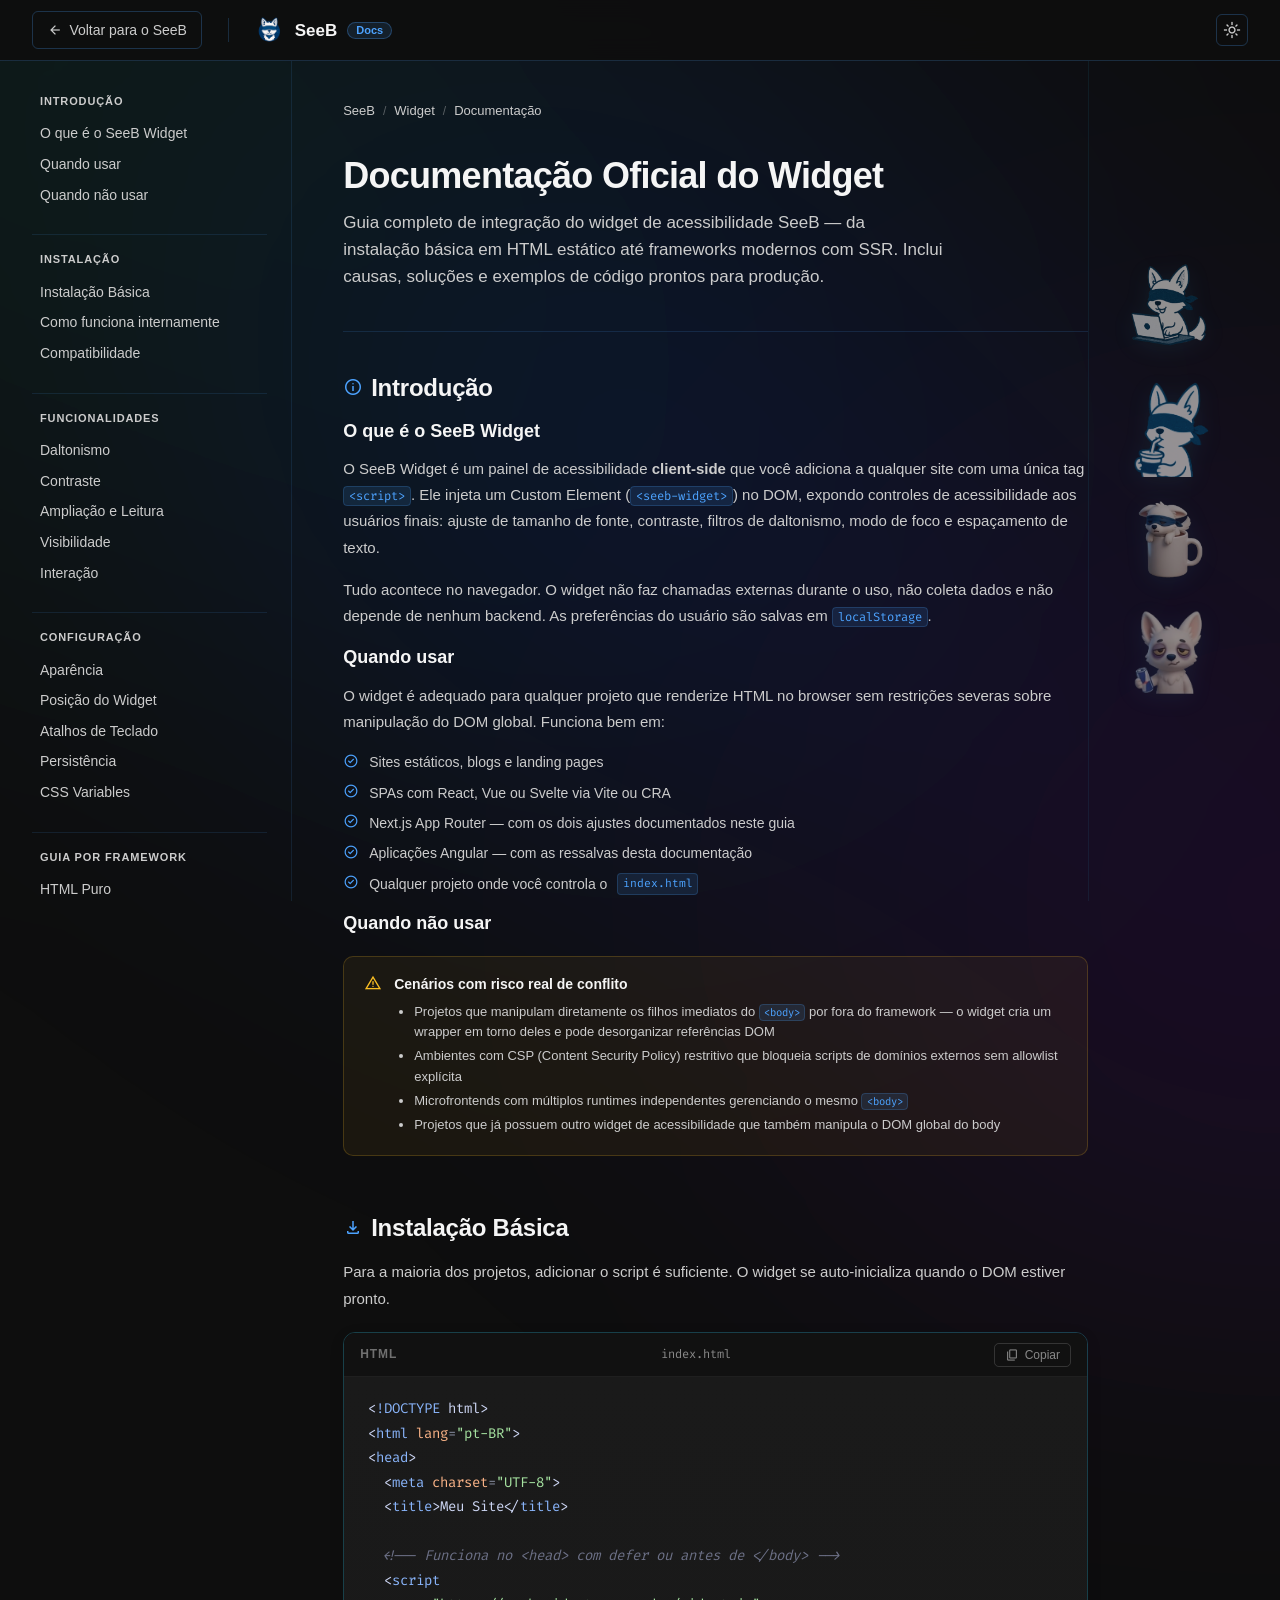
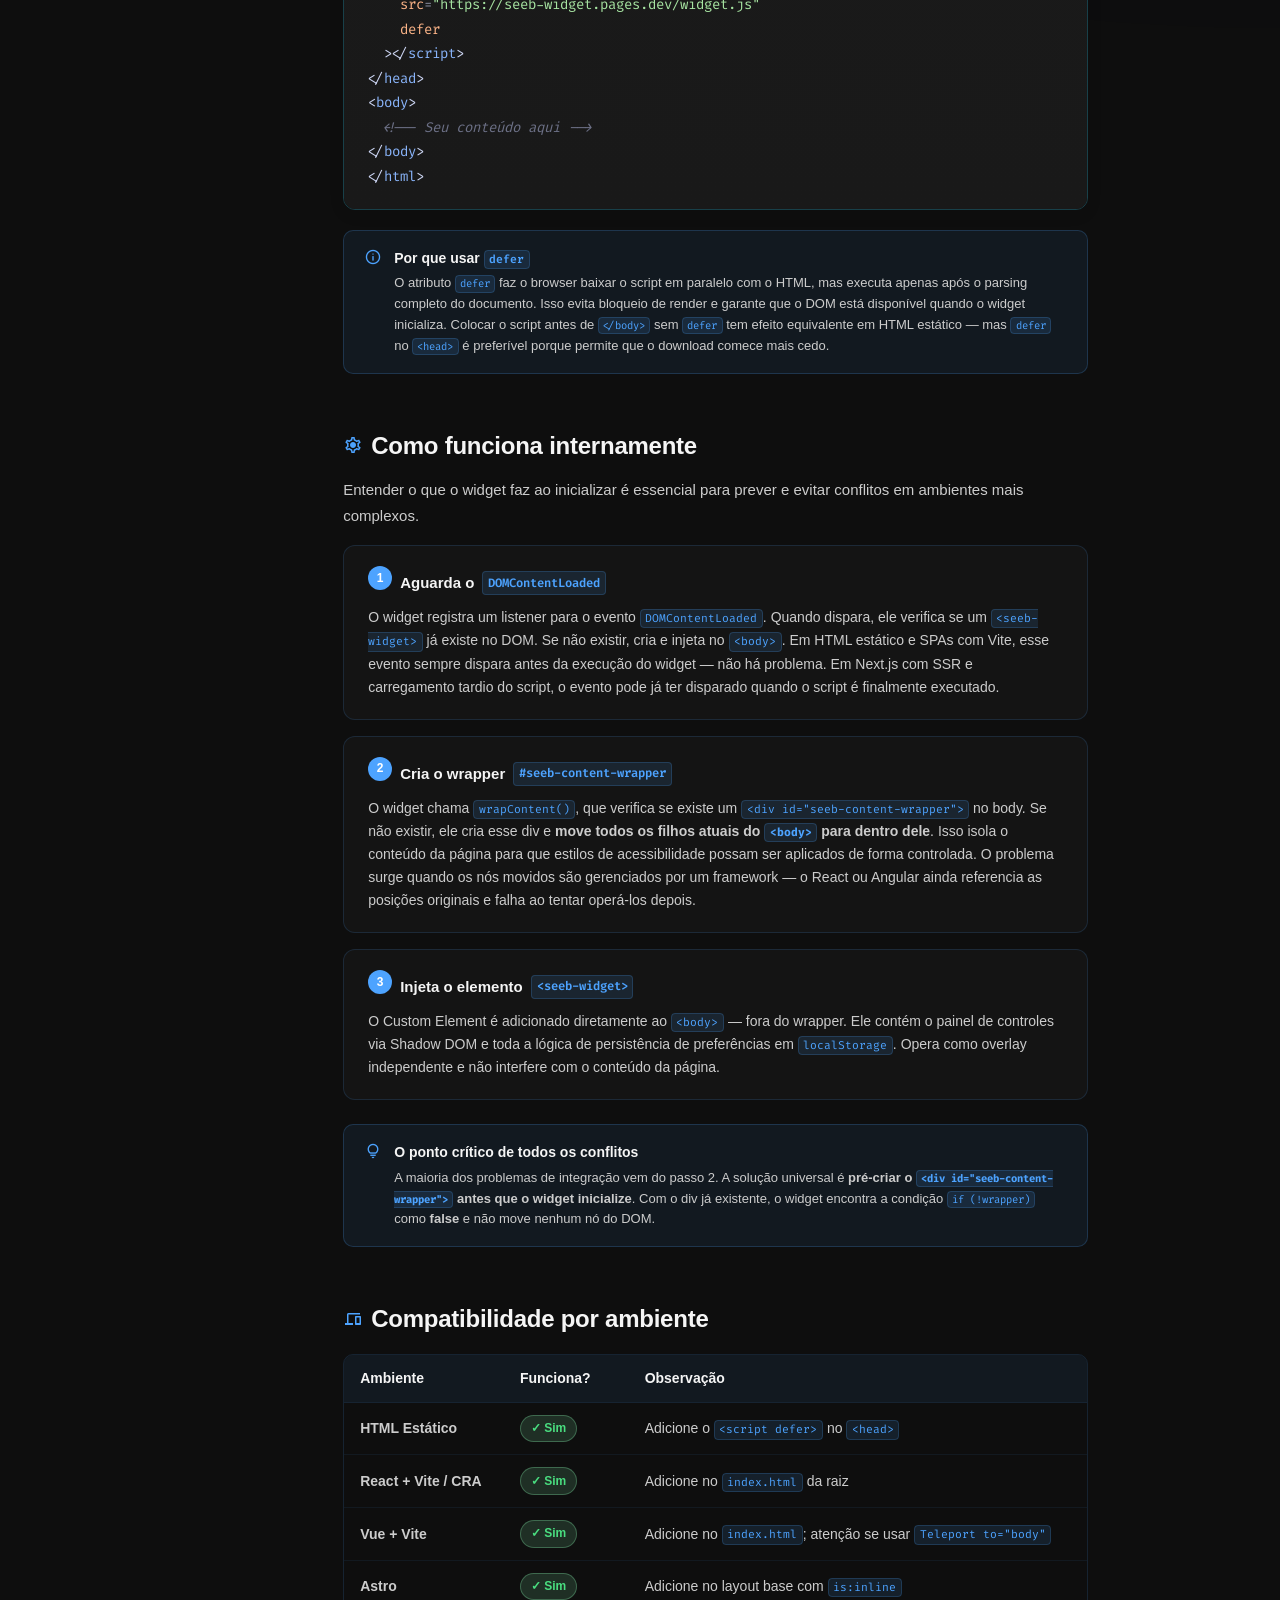
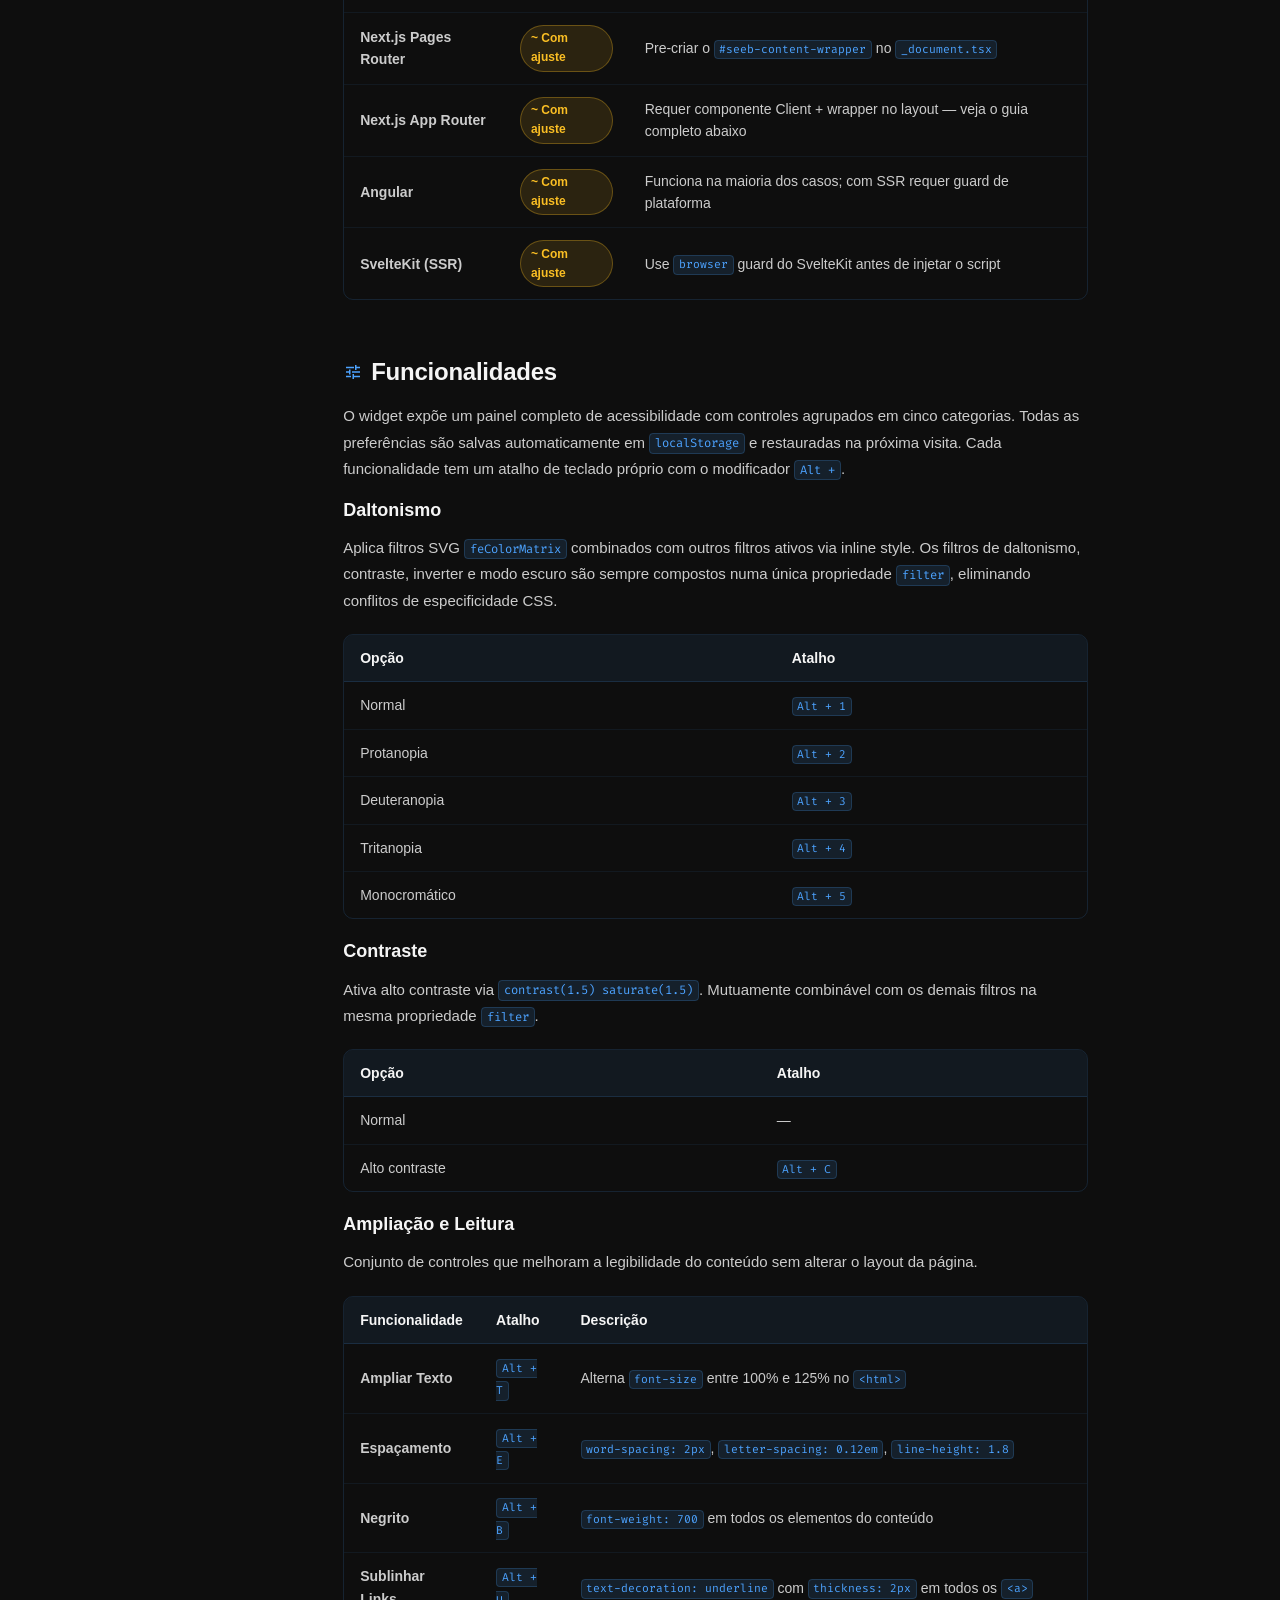
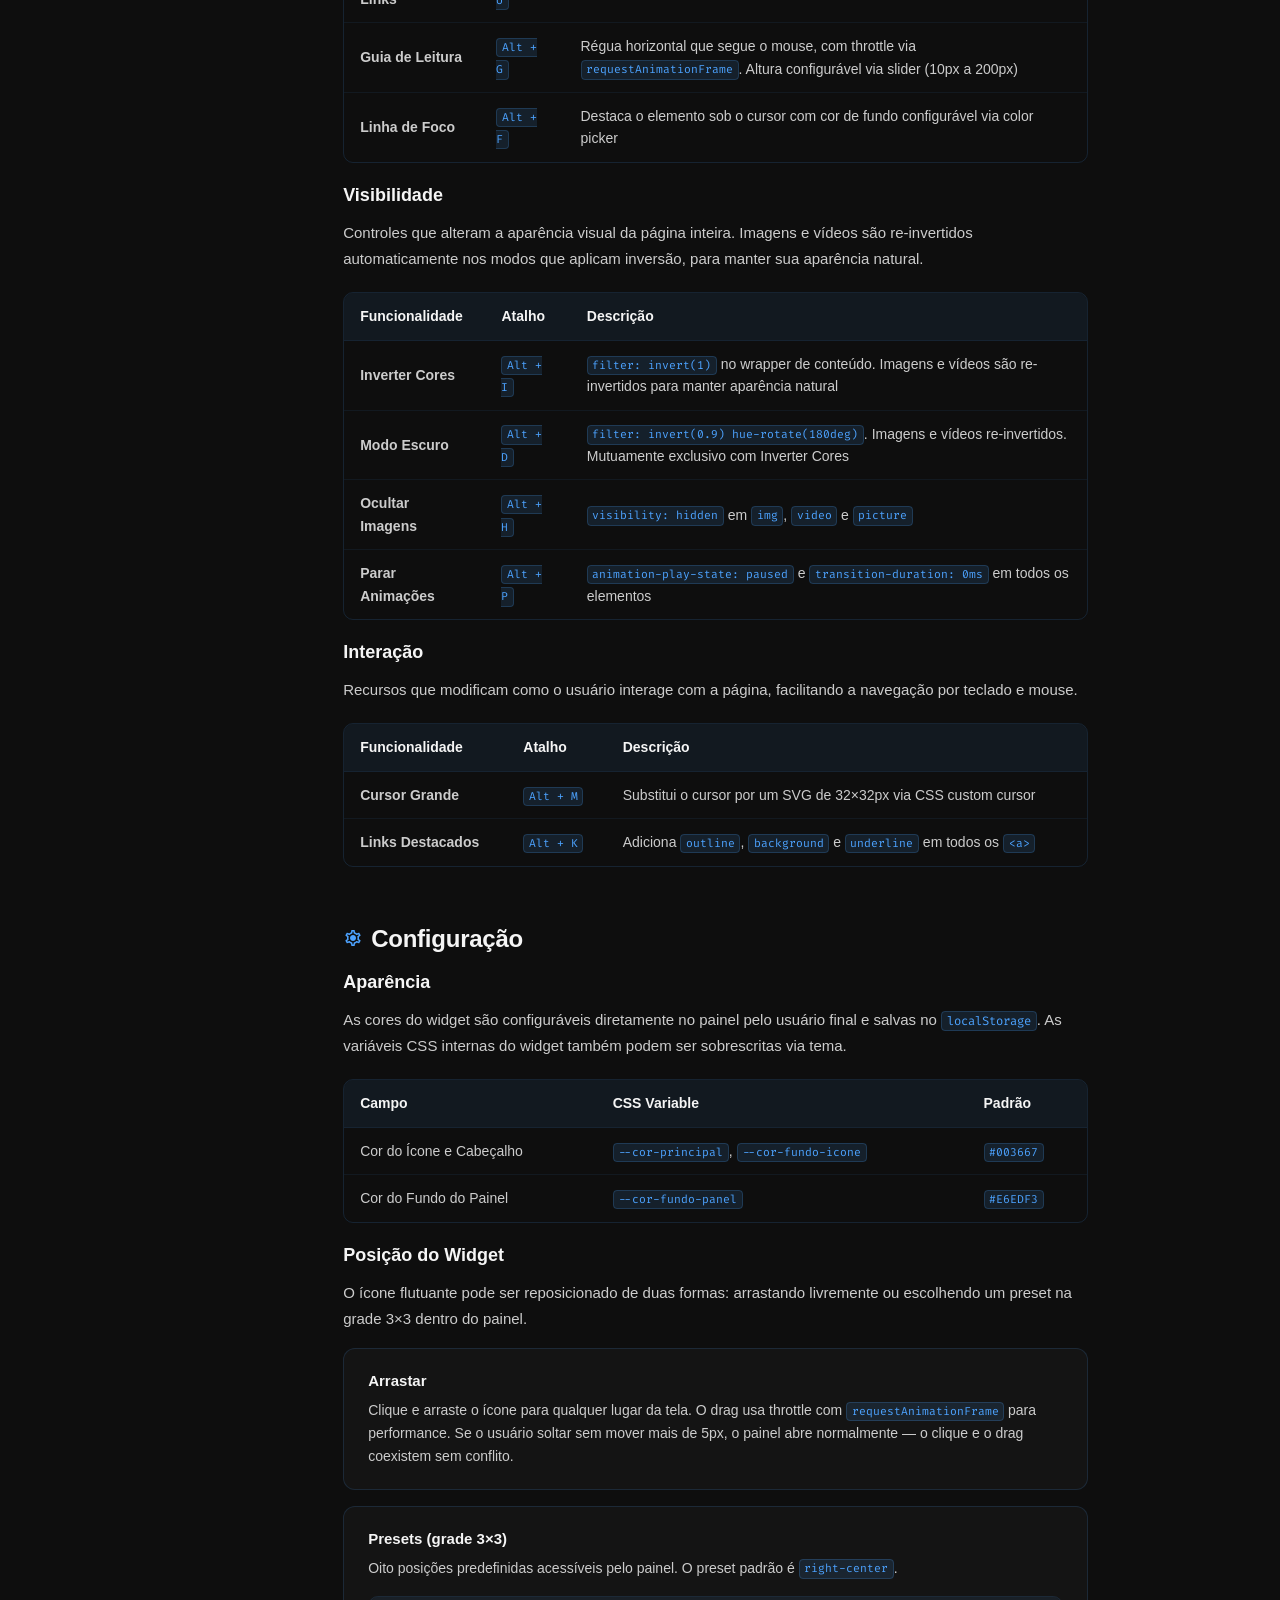
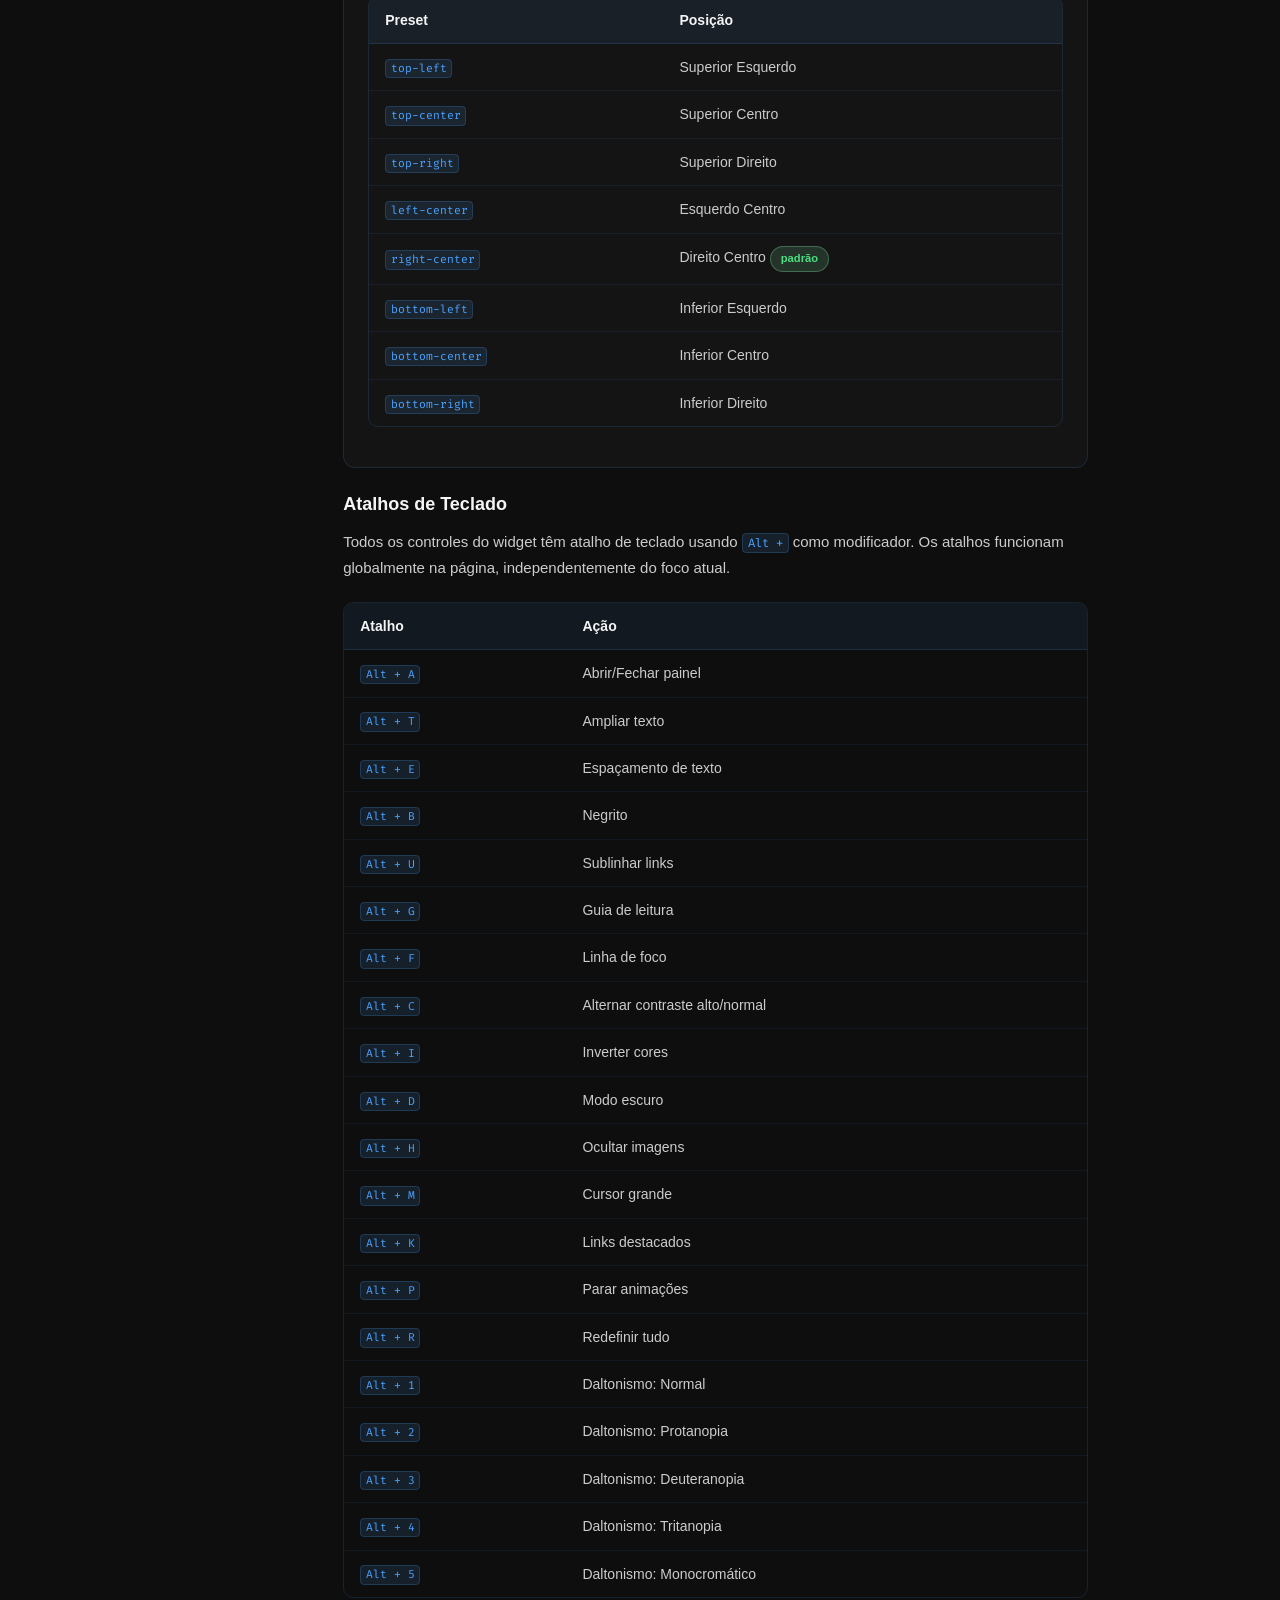
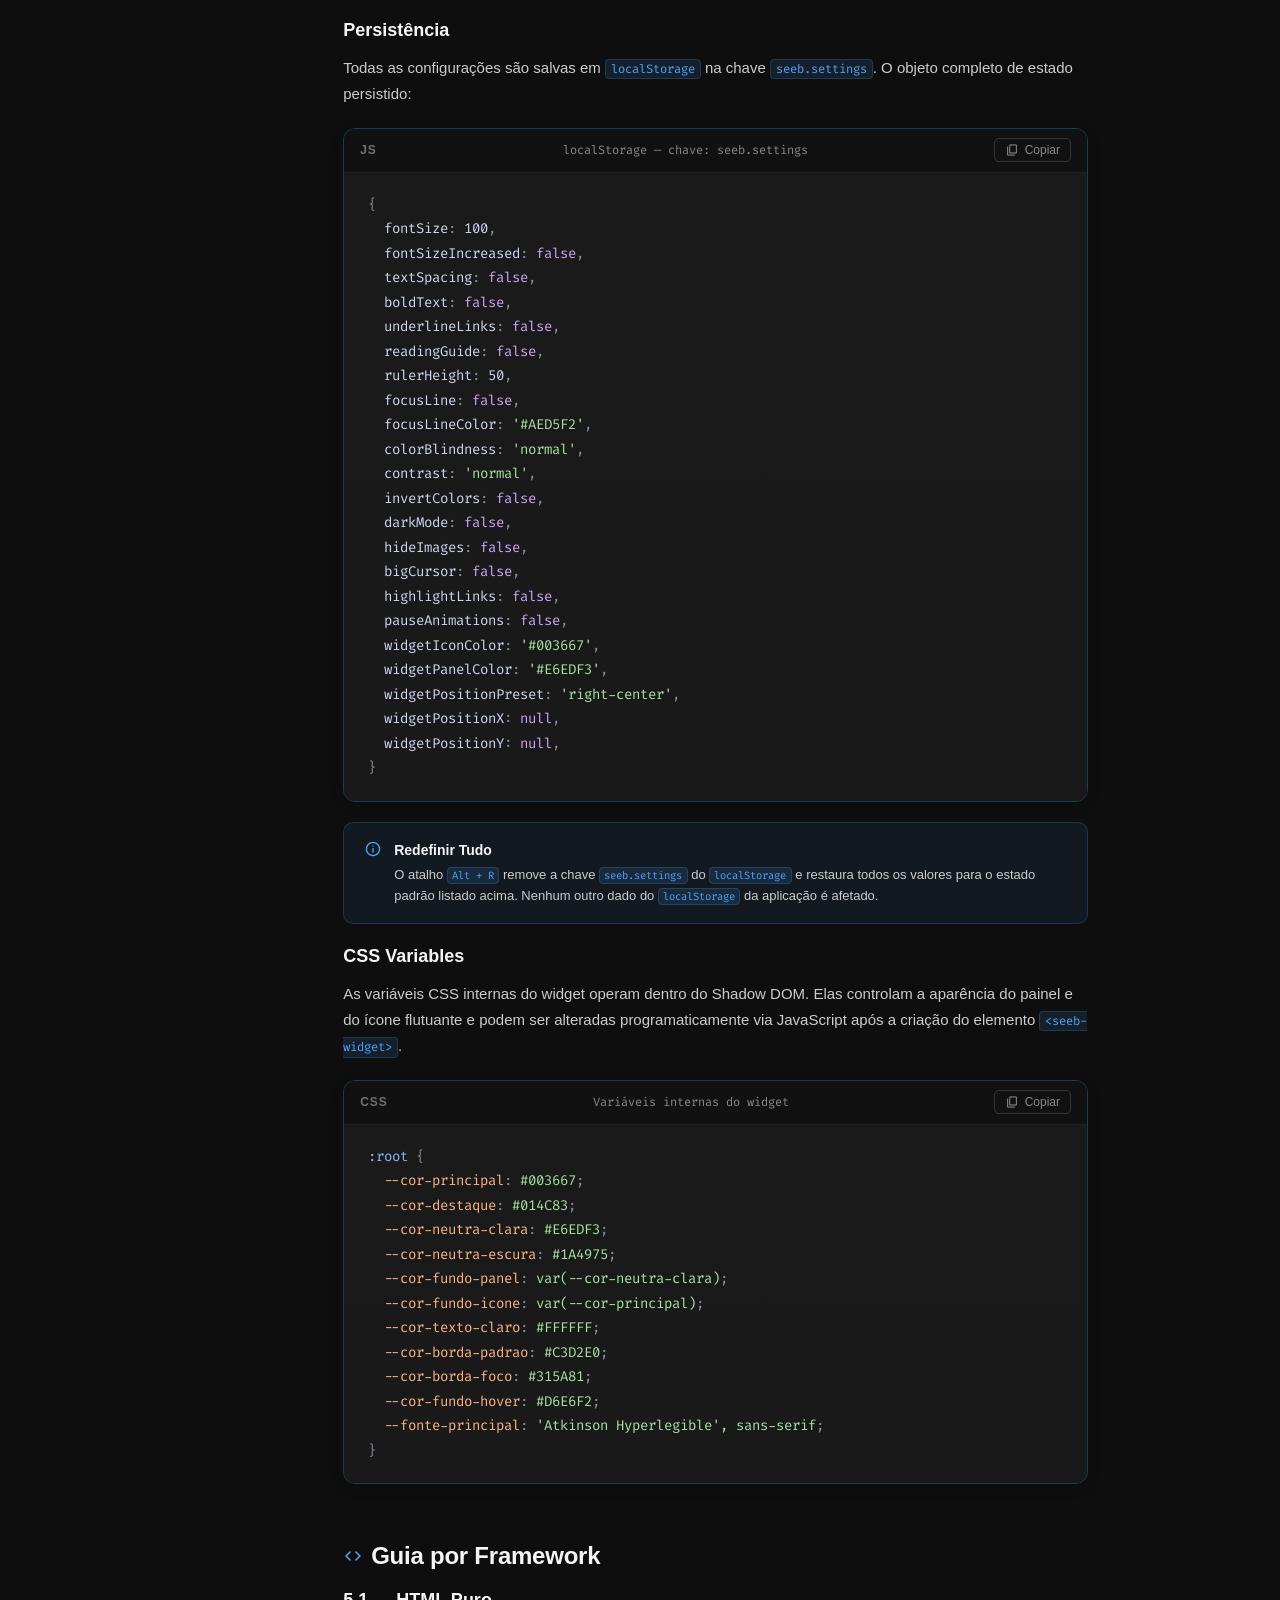
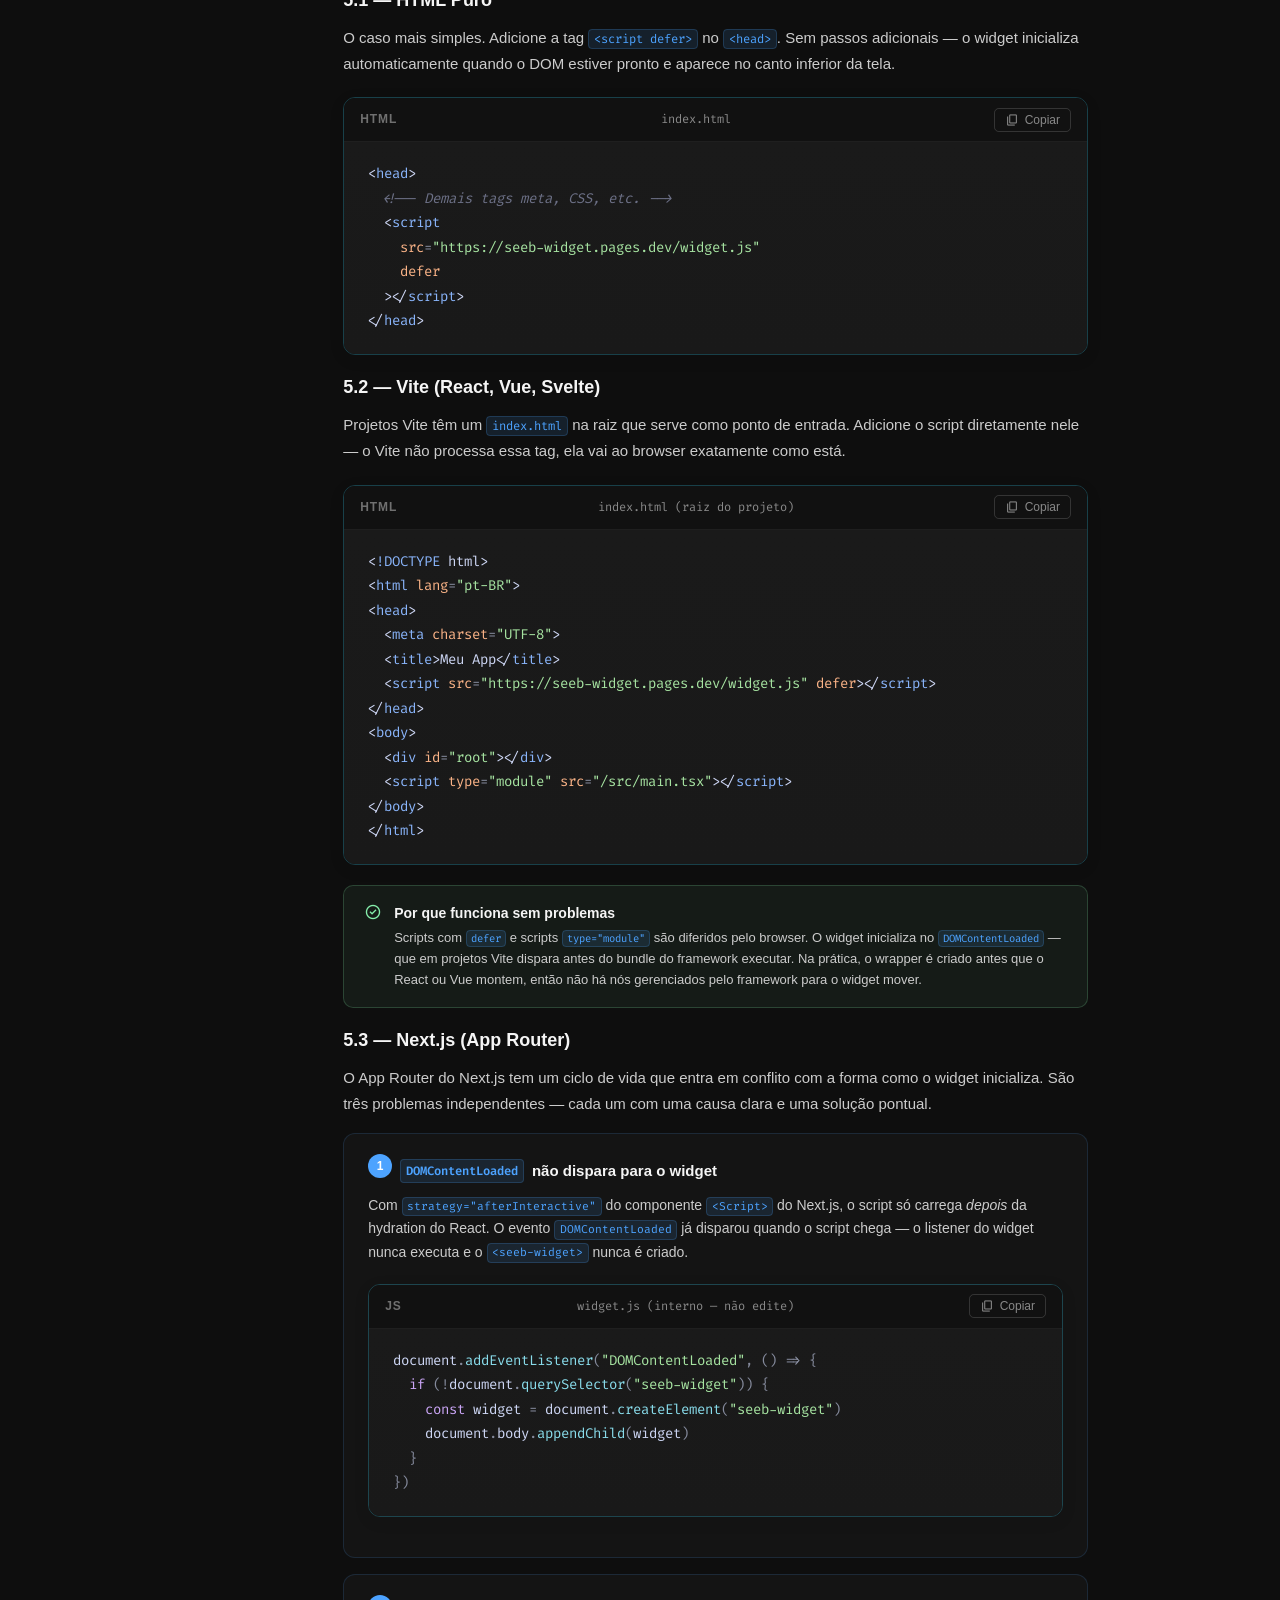
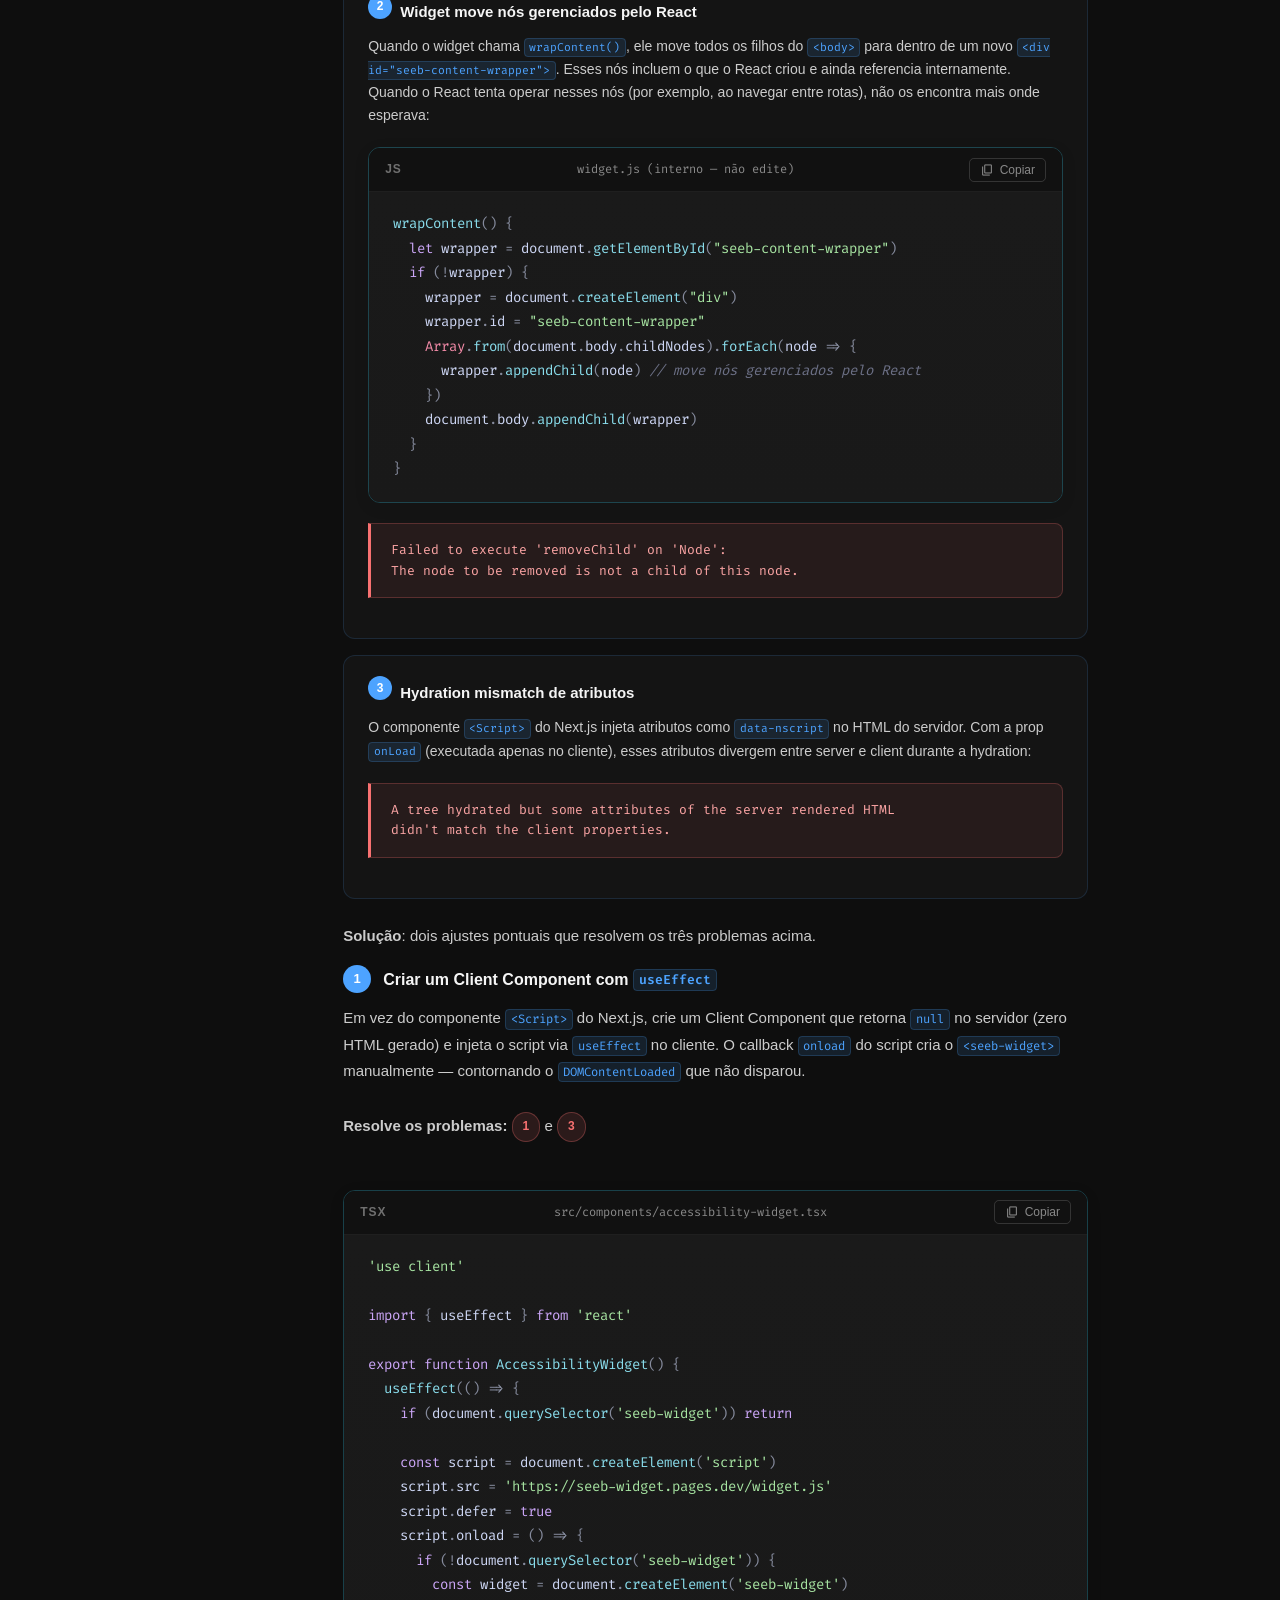
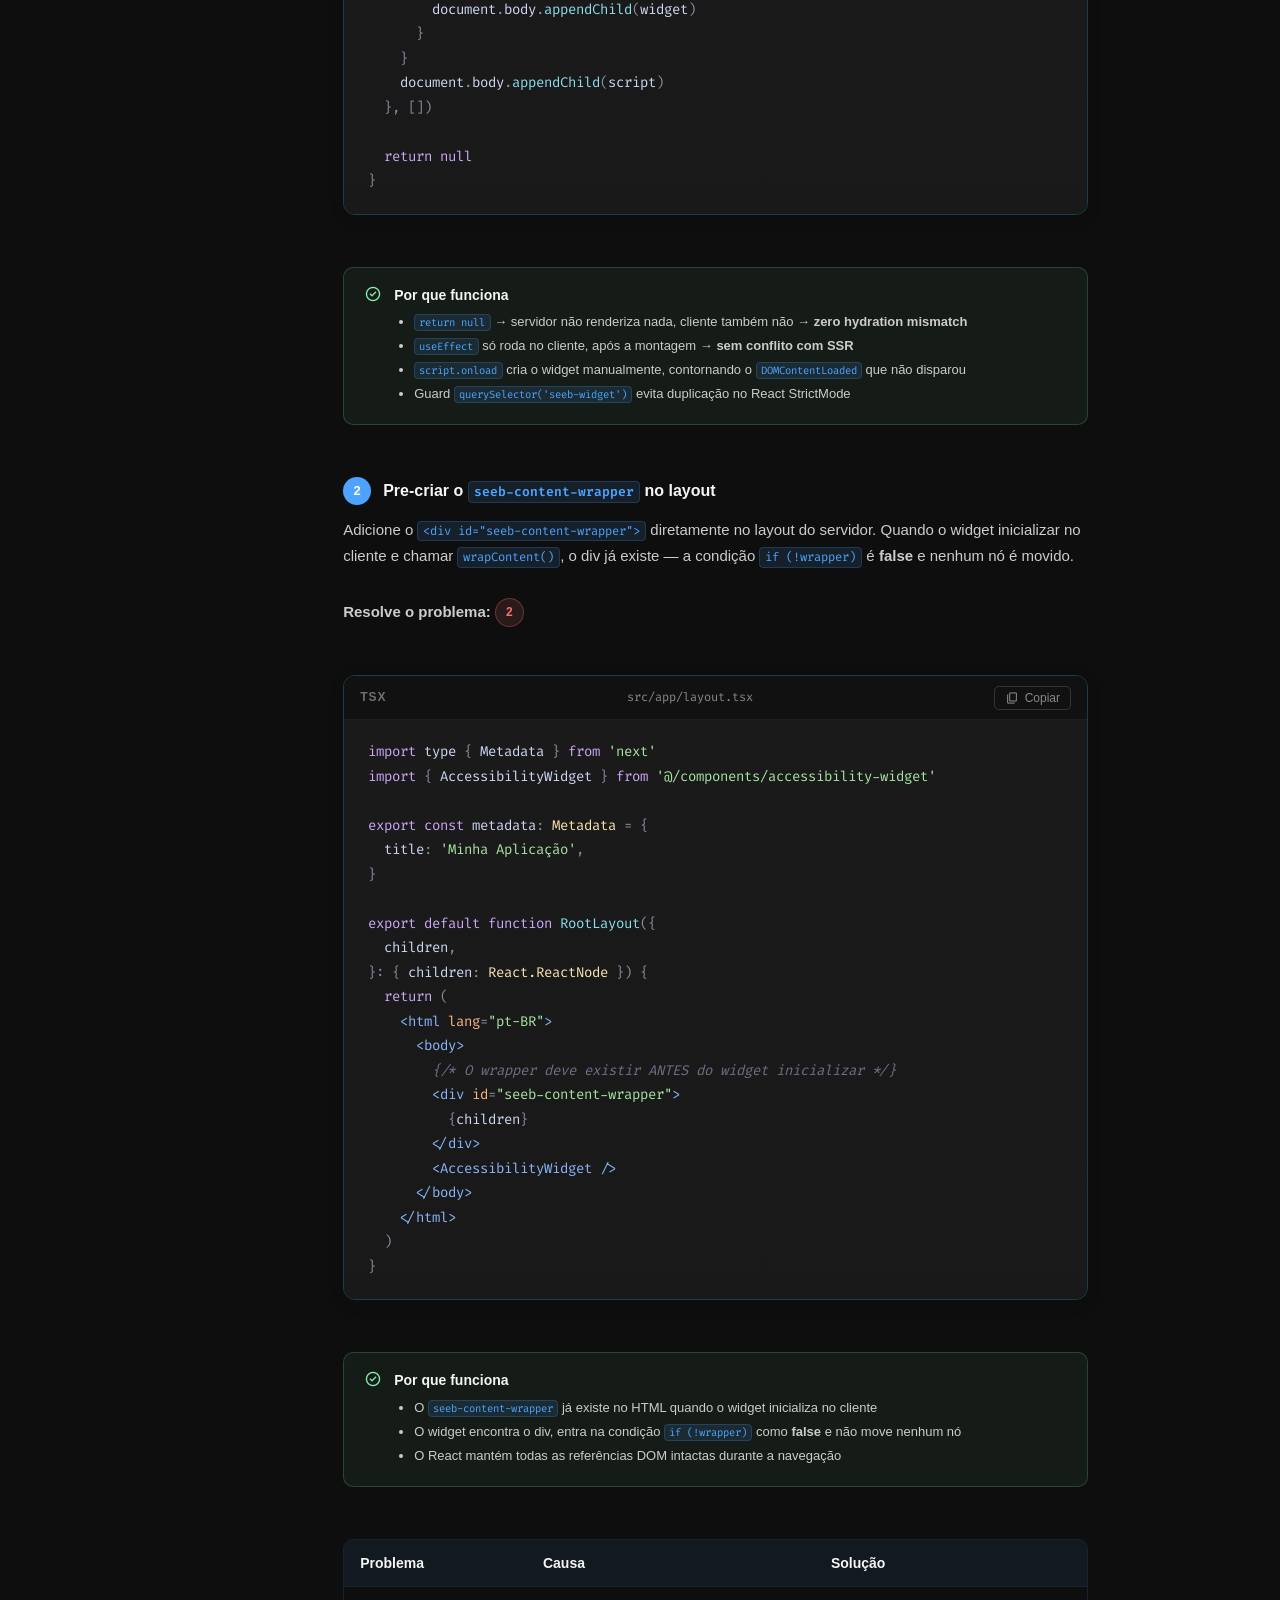
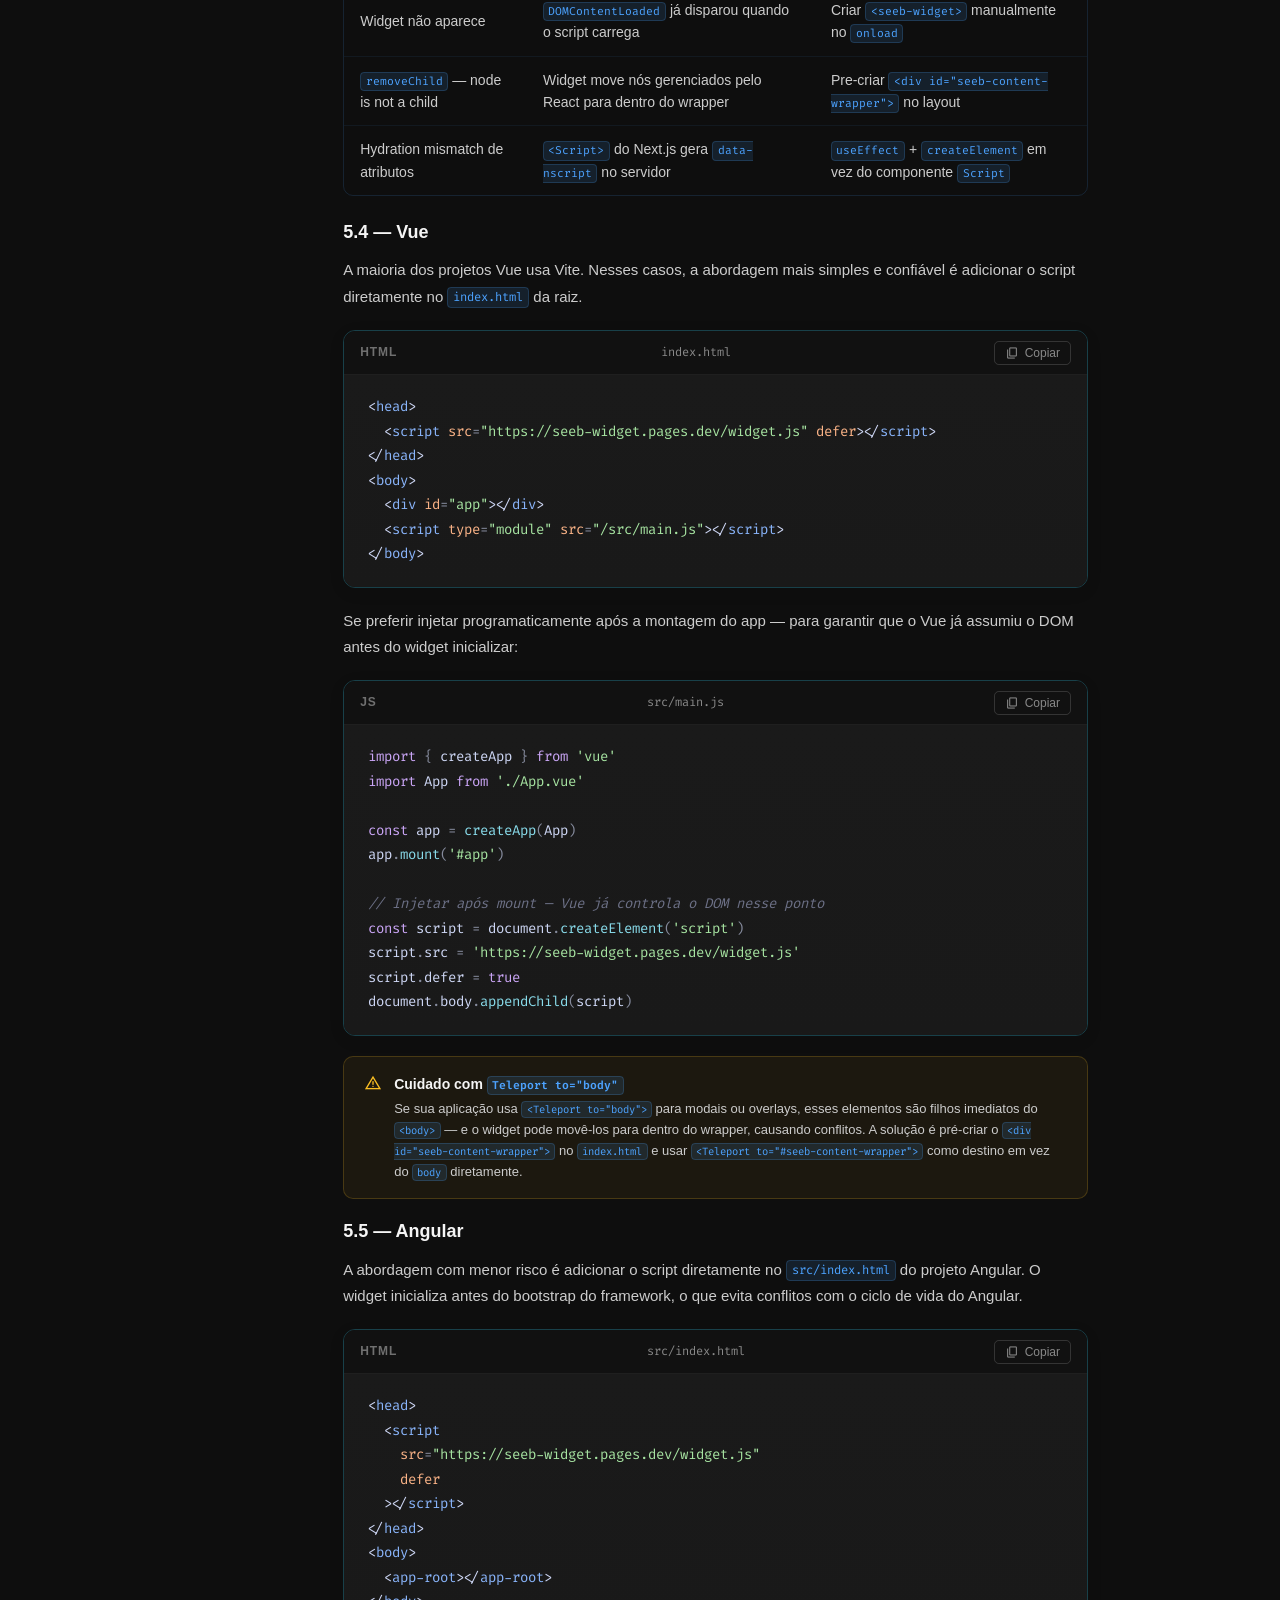
==== commit ca24f135: "docs: add funcionalidades and configuração reference sections to docs page Added two new major secti" ====
--- a/docs.html
+++ b/docs.html
@@ -69,6 +69,32 @@
                         <li><a href="#instalacao" class="sidebar-link">Instalação Básica</a></li>
                         <li><a href="#funcionamento" class="sidebar-link">Como funciona internamente</a></li>
                         <li><a href="#compatibilidade" class="sidebar-link">Compatibilidade</a></li>
+                    </ul>
+                </div>
+
+                <div class="sidebar-divider" aria-hidden="true"></div>
+
+                <div class="sidebar-section">
+                    <div class="sidebar-section-title">Funcionalidades</div>
+                    <ul class="sidebar-nav" role="list">
+                        <li><a href="#daltonismo" class="sidebar-link">Daltonismo</a></li>
+                        <li><a href="#contraste" class="sidebar-link">Contraste</a></li>
+                        <li><a href="#ampliacao-leitura" class="sidebar-link">Ampliação e Leitura</a></li>
+                        <li><a href="#visibilidade" class="sidebar-link">Visibilidade</a></li>
+                        <li><a href="#interacao" class="sidebar-link">Interação</a></li>
+                    </ul>
+                </div>
+
+                <div class="sidebar-divider" aria-hidden="true"></div>
+
+                <div class="sidebar-section">
+                    <div class="sidebar-section-title">Configuração</div>
+                    <ul class="sidebar-nav" role="list">
+                        <li><a href="#aparencia" class="sidebar-link">Aparência</a></li>
+                        <li><a href="#posicao-widget" class="sidebar-link">Posição do Widget</a></li>
+                        <li><a href="#atalhos-teclado" class="sidebar-link">Atalhos de Teclado</a></li>
+                        <li><a href="#persistencia" class="sidebar-link">Persistência</a></li>
+                        <li><a href="#css-variables" class="sidebar-link">CSS Variables</a></li>
                     </ul>
                 </div>
 
@@ -380,7 +406,404 @@
 
 
             <!-- ============================================================
-                 SEÇÃO 5 — GUIA POR FRAMEWORK
+                 SEÇÃO 5 — FUNCIONALIDADES
+            ============================================================ -->
+            <section class="docs-section" aria-labelledby="funcionalidades-title">
+                <span class="docs-section-anchor" id="funcionalidades" aria-hidden="true"></span>
+                <h2 class="docs-h2" id="funcionalidades-title">
+                    <span class="material-symbols-outlined section-icon" aria-hidden="true">tune</span>
+                    Funcionalidades
+                </h2>
+                <p class="docs-p">
+                    O widget expõe um painel completo de acessibilidade com controles agrupados em cinco categorias. Todas as preferências são salvas automaticamente em <code class="docs-inline-code">localStorage</code> e restauradas na próxima visita. Cada funcionalidade tem um atalho de teclado próprio com o modificador <code class="docs-inline-code">Alt +</code>.
+                </p>
+
+                <!-- Daltonismo -->
+                <span class="docs-section-anchor" id="daltonismo" aria-hidden="true"></span>
+                <h3 class="docs-h3">Daltonismo</h3>
+                <p class="docs-p">
+                    Aplica filtros SVG <code class="docs-inline-code">feColorMatrix</code> combinados com outros filtros ativos via inline style. Os filtros de daltonismo, contraste, inverter e modo escuro são sempre compostos numa única propriedade <code class="docs-inline-code">filter</code>, eliminando conflitos de especificidade CSS.
+                </p>
+
+                <div class="docs-table-wrapper" role="region" aria-label="Opções de filtro de daltonismo">
+                    <table class="docs-table">
+                        <thead>
+                            <tr>
+                                <th scope="col">Opção</th>
+                                <th scope="col">Atalho</th>
+                            </tr>
+                        </thead>
+                        <tbody>
+                            <tr><td>Normal</td><td><code class="docs-inline-code">Alt + 1</code></td></tr>
+                            <tr><td>Protanopia</td><td><code class="docs-inline-code">Alt + 2</code></td></tr>
+                            <tr><td>Deuteranopia</td><td><code class="docs-inline-code">Alt + 3</code></td></tr>
+                            <tr><td>Tritanopia</td><td><code class="docs-inline-code">Alt + 4</code></td></tr>
+                            <tr><td>Monocromático</td><td><code class="docs-inline-code">Alt + 5</code></td></tr>
+                        </tbody>
+                    </table>
+                </div>
+
+                <!-- Contraste -->
+                <span class="docs-section-anchor" id="contraste" aria-hidden="true"></span>
+                <h3 class="docs-h3">Contraste</h3>
+                <p class="docs-p">
+                    Ativa alto contraste via <code class="docs-inline-code">contrast(1.5) saturate(1.5)</code>. Mutuamente combinável com os demais filtros na mesma propriedade <code class="docs-inline-code">filter</code>.
+                </p>
+
+                <div class="docs-table-wrapper" role="region" aria-label="Opções de contraste">
+                    <table class="docs-table">
+                        <thead>
+                            <tr>
+                                <th scope="col">Opção</th>
+                                <th scope="col">Atalho</th>
+                            </tr>
+                        </thead>
+                        <tbody>
+                            <tr><td>Normal</td><td>—</td></tr>
+                            <tr><td>Alto contraste</td><td><code class="docs-inline-code">Alt + C</code></td></tr>
+                        </tbody>
+                    </table>
+                </div>
+
+                <!-- Ampliação e Leitura -->
+                <span class="docs-section-anchor" id="ampliacao-leitura" aria-hidden="true"></span>
+                <h3 class="docs-h3">Ampliação e Leitura</h3>
+                <p class="docs-p">
+                    Conjunto de controles que melhoram a legibilidade do conteúdo sem alterar o layout da página.
+                </p>
+
+                <div class="docs-table-wrapper" role="region" aria-label="Funcionalidades de ampliação e leitura">
+                    <table class="docs-table">
+                        <thead>
+                            <tr>
+                                <th scope="col">Funcionalidade</th>
+                                <th scope="col">Atalho</th>
+                                <th scope="col">Descrição</th>
+                            </tr>
+                        </thead>
+                        <tbody>
+                            <tr>
+                                <td><strong>Ampliar Texto</strong></td>
+                                <td><code class="docs-inline-code">Alt + T</code></td>
+                                <td>Alterna <code class="docs-inline-code">font-size</code> entre 100% e 125% no <code class="docs-inline-code">&lt;html&gt;</code></td>
+                            </tr>
+                            <tr>
+                                <td><strong>Espaçamento</strong></td>
+                                <td><code class="docs-inline-code">Alt + E</code></td>
+                                <td><code class="docs-inline-code">word-spacing: 2px</code>, <code class="docs-inline-code">letter-spacing: 0.12em</code>, <code class="docs-inline-code">line-height: 1.8</code></td>
+                            </tr>
+                            <tr>
+                                <td><strong>Negrito</strong></td>
+                                <td><code class="docs-inline-code">Alt + B</code></td>
+                                <td><code class="docs-inline-code">font-weight: 700</code> em todos os elementos do conteúdo</td>
+                            </tr>
+                            <tr>
+                                <td><strong>Sublinhar Links</strong></td>
+                                <td><code class="docs-inline-code">Alt + U</code></td>
+                                <td><code class="docs-inline-code">text-decoration: underline</code> com <code class="docs-inline-code">thickness: 2px</code> em todos os <code class="docs-inline-code">&lt;a&gt;</code></td>
+                            </tr>
+                            <tr>
+                                <td><strong>Guia de Leitura</strong></td>
+                                <td><code class="docs-inline-code">Alt + G</code></td>
+                                <td>Régua horizontal que segue o mouse, com throttle via <code class="docs-inline-code">requestAnimationFrame</code>. Altura configurável via slider (10px a 200px)</td>
+                            </tr>
+                            <tr>
+                                <td><strong>Linha de Foco</strong></td>
+                                <td><code class="docs-inline-code">Alt + F</code></td>
+                                <td>Destaca o elemento sob o cursor com cor de fundo configurável via color picker</td>
+                            </tr>
+                        </tbody>
+                    </table>
+                </div>
+
+                <!-- Visibilidade -->
+                <span class="docs-section-anchor" id="visibilidade" aria-hidden="true"></span>
+                <h3 class="docs-h3">Visibilidade</h3>
+                <p class="docs-p">
+                    Controles que alteram a aparência visual da página inteira. Imagens e vídeos são re-invertidos automaticamente nos modos que aplicam inversão, para manter sua aparência natural.
+                </p>
+
+                <div class="docs-table-wrapper" role="region" aria-label="Funcionalidades de visibilidade">
+                    <table class="docs-table">
+                        <thead>
+                            <tr>
+                                <th scope="col">Funcionalidade</th>
+                                <th scope="col">Atalho</th>
+                                <th scope="col">Descrição</th>
+                            </tr>
+                        </thead>
+                        <tbody>
+                            <tr>
+                                <td><strong>Inverter Cores</strong></td>
+                                <td><code class="docs-inline-code">Alt + I</code></td>
+                                <td><code class="docs-inline-code">filter: invert(1)</code> no wrapper de conteúdo. Imagens e vídeos são re-invertidos para manter aparência natural</td>
+                            </tr>
+                            <tr>
+                                <td><strong>Modo Escuro</strong></td>
+                                <td><code class="docs-inline-code">Alt + D</code></td>
+                                <td><code class="docs-inline-code">filter: invert(0.9) hue-rotate(180deg)</code>. Imagens e vídeos re-invertidos. Mutuamente exclusivo com Inverter Cores</td>
+                            </tr>
+                            <tr>
+                                <td><strong>Ocultar Imagens</strong></td>
+                                <td><code class="docs-inline-code">Alt + H</code></td>
+                                <td><code class="docs-inline-code">visibility: hidden</code> em <code class="docs-inline-code">img</code>, <code class="docs-inline-code">video</code> e <code class="docs-inline-code">picture</code></td>
+                            </tr>
+                            <tr>
+                                <td><strong>Parar Animações</strong></td>
+                                <td><code class="docs-inline-code">Alt + P</code></td>
+                                <td><code class="docs-inline-code">animation-play-state: paused</code> e <code class="docs-inline-code">transition-duration: 0ms</code> em todos os elementos</td>
+                            </tr>
+                        </tbody>
+                    </table>
+                </div>
+
+                <!-- Interação -->
+                <span class="docs-section-anchor" id="interacao" aria-hidden="true"></span>
+                <h3 class="docs-h3">Interação</h3>
+                <p class="docs-p">
+                    Recursos que modificam como o usuário interage com a página, facilitando a navegação por teclado e mouse.
+                </p>
+
+                <div class="docs-table-wrapper" role="region" aria-label="Funcionalidades de interação">
+                    <table class="docs-table">
+                        <thead>
+                            <tr>
+                                <th scope="col">Funcionalidade</th>
+                                <th scope="col">Atalho</th>
+                                <th scope="col">Descrição</th>
+                            </tr>
+                        </thead>
+                        <tbody>
+                            <tr>
+                                <td><strong>Cursor Grande</strong></td>
+                                <td><code class="docs-inline-code">Alt + M</code></td>
+                                <td>Substitui o cursor por um SVG de 32×32px via CSS custom cursor</td>
+                            </tr>
+                            <tr>
+                                <td><strong>Links Destacados</strong></td>
+                                <td><code class="docs-inline-code">Alt + K</code></td>
+                                <td>Adiciona <code class="docs-inline-code">outline</code>, <code class="docs-inline-code">background</code> e <code class="docs-inline-code">underline</code> em todos os <code class="docs-inline-code">&lt;a&gt;</code></td>
+                            </tr>
+                        </tbody>
+                    </table>
+                </div>
+            </section>
+
+
+            <!-- ============================================================
+                 SEÇÃO 6 — CONFIGURAÇÃO
+            ============================================================ -->
+            <section class="docs-section" aria-labelledby="configuracao-title">
+                <span class="docs-section-anchor" id="configuracao" aria-hidden="true"></span>
+                <h2 class="docs-h2" id="configuracao-title">
+                    <span class="material-symbols-outlined section-icon" aria-hidden="true">settings</span>
+                    Configuração
+                </h2>
+
+                <!-- Aparência -->
+                <span class="docs-section-anchor" id="aparencia" aria-hidden="true"></span>
+                <h3 class="docs-h3">Aparência</h3>
+                <p class="docs-p">
+                    As cores do widget são configuráveis diretamente no painel pelo usuário final e salvas no <code class="docs-inline-code">localStorage</code>. As variáveis CSS internas do widget também podem ser sobrescritas via tema.
+                </p>
+
+                <div class="docs-table-wrapper" role="region" aria-label="Configurações de aparência">
+                    <table class="docs-table">
+                        <thead>
+                            <tr>
+                                <th scope="col">Campo</th>
+                                <th scope="col">CSS Variable</th>
+                                <th scope="col">Padrão</th>
+                            </tr>
+                        </thead>
+                        <tbody>
+                            <tr>
+                                <td>Cor do Ícone e Cabeçalho</td>
+                                <td><code class="docs-inline-code">--cor-principal</code>, <code class="docs-inline-code">--cor-fundo-icone</code></td>
+                                <td><code class="docs-inline-code">#003667</code></td>
+                            </tr>
+                            <tr>
+                                <td>Cor do Fundo do Painel</td>
+                                <td><code class="docs-inline-code">--cor-fundo-panel</code></td>
+                                <td><code class="docs-inline-code">#E6EDF3</code></td>
+                            </tr>
+                        </tbody>
+                    </table>
+                </div>
+
+                <!-- Posição do Widget -->
+                <span class="docs-section-anchor" id="posicao-widget" aria-hidden="true"></span>
+                <h3 class="docs-h3">Posição do Widget</h3>
+                <p class="docs-p">
+                    O ícone flutuante pode ser reposicionado de duas formas: arrastando livremente ou escolhendo um preset na grade 3×3 dentro do painel.
+                </p>
+
+                <div class="docs-problem-list">
+                    <div class="docs-problem-card">
+                        <div class="docs-problem-title">Arrastar</div>
+                        <p class="docs-problem-desc">
+                            Clique e arraste o ícone para qualquer lugar da tela. O drag usa throttle com <code class="docs-inline-code">requestAnimationFrame</code> para performance. Se o usuário soltar sem mover mais de 5px, o painel abre normalmente — o clique e o drag coexistem sem conflito.
+                        </p>
+                    </div>
+                    <div class="docs-problem-card">
+                        <div class="docs-problem-title">Presets (grade 3×3)</div>
+                        <p class="docs-problem-desc">
+                            Oito posições predefinidas acessíveis pelo painel. O preset padrão é <code class="docs-inline-code">right-center</code>.
+                        </p>
+                        <div class="docs-table-wrapper" role="region" aria-label="Presets de posição disponíveis" style="margin-top:1rem;">
+                            <table class="docs-table">
+                                <thead>
+                                    <tr>
+                                        <th scope="col">Preset</th>
+                                        <th scope="col">Posição</th>
+                                    </tr>
+                                </thead>
+                                <tbody>
+                                    <tr><td><code class="docs-inline-code">top-left</code></td><td>Superior Esquerdo</td></tr>
+                                    <tr><td><code class="docs-inline-code">top-center</code></td><td>Superior Centro</td></tr>
+                                    <tr><td><code class="docs-inline-code">top-right</code></td><td>Superior Direito</td></tr>
+                                    <tr><td><code class="docs-inline-code">left-center</code></td><td>Esquerdo Centro</td></tr>
+                                    <tr><td><code class="docs-inline-code">right-center</code></td><td>Direito Centro <span class="docs-badge docs-badge-yes" style="font-size:0.7rem;">padrão</span></td></tr>
+                                    <tr><td><code class="docs-inline-code">bottom-left</code></td><td>Inferior Esquerdo</td></tr>
+                                    <tr><td><code class="docs-inline-code">bottom-center</code></td><td>Inferior Centro</td></tr>
+                                    <tr><td><code class="docs-inline-code">bottom-right</code></td><td>Inferior Direito</td></tr>
+                                </tbody>
+                            </table>
+                        </div>
+                    </div>
+                </div>
+
+                <!-- Atalhos de Teclado -->
+                <span class="docs-section-anchor" id="atalhos-teclado" aria-hidden="true"></span>
+                <h3 class="docs-h3">Atalhos de Teclado</h3>
+                <p class="docs-p">
+                    Todos os controles do widget têm atalho de teclado usando <code class="docs-inline-code">Alt +</code> como modificador. Os atalhos funcionam globalmente na página, independentemente do foco atual.
+                </p>
+
+                <div class="docs-table-wrapper" role="region" aria-label="Tabela completa de atalhos de teclado">
+                    <table class="docs-table">
+                        <thead>
+                            <tr>
+                                <th scope="col">Atalho</th>
+                                <th scope="col">Ação</th>
+                            </tr>
+                        </thead>
+                        <tbody>
+                            <tr><td><code class="docs-inline-code">Alt + A</code></td><td>Abrir/Fechar painel</td></tr>
+                            <tr><td><code class="docs-inline-code">Alt + T</code></td><td>Ampliar texto</td></tr>
+                            <tr><td><code class="docs-inline-code">Alt + E</code></td><td>Espaçamento de texto</td></tr>
+                            <tr><td><code class="docs-inline-code">Alt + B</code></td><td>Negrito</td></tr>
+                            <tr><td><code class="docs-inline-code">Alt + U</code></td><td>Sublinhar links</td></tr>
+                            <tr><td><code class="docs-inline-code">Alt + G</code></td><td>Guia de leitura</td></tr>
+                            <tr><td><code class="docs-inline-code">Alt + F</code></td><td>Linha de foco</td></tr>
+                            <tr><td><code class="docs-inline-code">Alt + C</code></td><td>Alternar contraste alto/normal</td></tr>
+                            <tr><td><code class="docs-inline-code">Alt + I</code></td><td>Inverter cores</td></tr>
+                            <tr><td><code class="docs-inline-code">Alt + D</code></td><td>Modo escuro</td></tr>
+                            <tr><td><code class="docs-inline-code">Alt + H</code></td><td>Ocultar imagens</td></tr>
+                            <tr><td><code class="docs-inline-code">Alt + M</code></td><td>Cursor grande</td></tr>
+                            <tr><td><code class="docs-inline-code">Alt + K</code></td><td>Links destacados</td></tr>
+                            <tr><td><code class="docs-inline-code">Alt + P</code></td><td>Parar animações</td></tr>
+                            <tr><td><code class="docs-inline-code">Alt + R</code></td><td>Redefinir tudo</td></tr>
+                            <tr><td><code class="docs-inline-code">Alt + 1</code></td><td>Daltonismo: Normal</td></tr>
+                            <tr><td><code class="docs-inline-code">Alt + 2</code></td><td>Daltonismo: Protanopia</td></tr>
+                            <tr><td><code class="docs-inline-code">Alt + 3</code></td><td>Daltonismo: Deuteranopia</td></tr>
+                            <tr><td><code class="docs-inline-code">Alt + 4</code></td><td>Daltonismo: Tritanopia</td></tr>
+                            <tr><td><code class="docs-inline-code">Alt + 5</code></td><td>Daltonismo: Monocromático</td></tr>
+                        </tbody>
+                    </table>
+                </div>
+
+                <!-- Persistência -->
+                <span class="docs-section-anchor" id="persistencia" aria-hidden="true"></span>
+                <h3 class="docs-h3">Persistência</h3>
+                <p class="docs-p">
+                    Todas as configurações são salvas em <code class="docs-inline-code">localStorage</code> na chave <code class="docs-inline-code">seeb.settings</code>. O objeto completo de estado persistido:
+                </p>
+
+                <div class="docs-code-block" role="region" aria-label="Schema do localStorage seeb.settings">
+                    <div class="docs-code-header">
+                        <span class="docs-code-lang">js</span>
+                        <span class="docs-code-filename">localStorage — chave: seeb.settings</span>
+                        <button class="docs-code-copy-btn" data-copy-target="code-localstorage" aria-label="Copiar schema do localStorage">
+                            <span class="material-symbols-outlined" aria-hidden="true">content_copy</span>
+                            Copiar
+                        </button>
+                    </div>
+                    <div class="docs-code-body">
+                        <pre id="code-localstorage"><span class="tok-punct">{</span>
+  fontSize<span class="tok-punct">:</span> <span class="tok-number">100</span><span class="tok-punct">,</span>
+  fontSizeIncreased<span class="tok-punct">:</span> <span class="tok-keyword">false</span><span class="tok-punct">,</span>
+  textSpacing<span class="tok-punct">:</span> <span class="tok-keyword">false</span><span class="tok-punct">,</span>
+  boldText<span class="tok-punct">:</span> <span class="tok-keyword">false</span><span class="tok-punct">,</span>
+  underlineLinks<span class="tok-punct">:</span> <span class="tok-keyword">false</span><span class="tok-punct">,</span>
+  readingGuide<span class="tok-punct">:</span> <span class="tok-keyword">false</span><span class="tok-punct">,</span>
+  rulerHeight<span class="tok-punct">:</span> <span class="tok-number">50</span><span class="tok-punct">,</span>
+  focusLine<span class="tok-punct">:</span> <span class="tok-keyword">false</span><span class="tok-punct">,</span>
+  focusLineColor<span class="tok-punct">:</span> <span class="tok-string">'#AED5F2'</span><span class="tok-punct">,</span>
+  colorBlindness<span class="tok-punct">:</span> <span class="tok-string">'normal'</span><span class="tok-punct">,</span>
+  contrast<span class="tok-punct">:</span> <span class="tok-string">'normal'</span><span class="tok-punct">,</span>
+  invertColors<span class="tok-punct">:</span> <span class="tok-keyword">false</span><span class="tok-punct">,</span>
+  darkMode<span class="tok-punct">:</span> <span class="tok-keyword">false</span><span class="tok-punct">,</span>
+  hideImages<span class="tok-punct">:</span> <span class="tok-keyword">false</span><span class="tok-punct">,</span>
+  bigCursor<span class="tok-punct">:</span> <span class="tok-keyword">false</span><span class="tok-punct">,</span>
+  highlightLinks<span class="tok-punct">:</span> <span class="tok-keyword">false</span><span class="tok-punct">,</span>
+  pauseAnimations<span class="tok-punct">:</span> <span class="tok-keyword">false</span><span class="tok-punct">,</span>
+  widgetIconColor<span class="tok-punct">:</span> <span class="tok-string">'#003667'</span><span class="tok-punct">,</span>
+  widgetPanelColor<span class="tok-punct">:</span> <span class="tok-string">'#E6EDF3'</span><span class="tok-punct">,</span>
+  widgetPositionPreset<span class="tok-punct">:</span> <span class="tok-string">'right-center'</span><span class="tok-punct">,</span>
+  widgetPositionX<span class="tok-punct">:</span> <span class="tok-keyword">null</span><span class="tok-punct">,</span>
+  widgetPositionY<span class="tok-punct">:</span> <span class="tok-keyword">null</span><span class="tok-punct">,</span>
+<span class="tok-punct">}</span></pre>
+                    </div>
+                </div>
+
+                <div class="docs-callout docs-callout-info" role="note">
+                    <span class="material-symbols-outlined docs-callout-icon" aria-hidden="true">info</span>
+                    <div class="docs-callout-body">
+                        <div class="docs-callout-title">Redefinir Tudo</div>
+                        <div class="docs-callout-text">
+                            O atalho <code class="docs-inline-code">Alt + R</code> remove a chave <code class="docs-inline-code">seeb.settings</code> do <code class="docs-inline-code">localStorage</code> e restaura todos os valores para o estado padrão listado acima. Nenhum outro dado do <code class="docs-inline-code">localStorage</code> da aplicação é afetado.
+                        </div>
+                    </div>
+                </div>
+
+                <!-- CSS Variables -->
+                <span class="docs-section-anchor" id="css-variables" aria-hidden="true"></span>
+                <h3 class="docs-h3">CSS Variables</h3>
+                <p class="docs-p">
+                    As variáveis CSS internas do widget operam dentro do Shadow DOM. Elas controlam a aparência do painel e do ícone flutuante e podem ser alteradas programaticamente via JavaScript após a criação do elemento <code class="docs-inline-code">&lt;seeb-widget&gt;</code>.
+                </p>
+
+                <div class="docs-code-block" role="region" aria-label="CSS Variables do widget">
+                    <div class="docs-code-header">
+                        <span class="docs-code-lang">css</span>
+                        <span class="docs-code-filename">Variáveis internas do widget</span>
+                        <button class="docs-code-copy-btn" data-copy-target="code-css-vars" aria-label="Copiar CSS variables">
+                            <span class="material-symbols-outlined" aria-hidden="true">content_copy</span>
+                            Copiar
+                        </button>
+                    </div>
+                    <div class="docs-code-body">
+                        <pre id="code-css-vars"><span class="tok-tag">:root</span> <span class="tok-punct">{</span>
+  <span class="tok-attr">--cor-principal</span><span class="tok-punct">:</span> <span class="tok-value">#003667</span><span class="tok-punct">;</span>
+  <span class="tok-attr">--cor-destaque</span><span class="tok-punct">:</span> <span class="tok-value">#014C83</span><span class="tok-punct">;</span>
+  <span class="tok-attr">--cor-neutra-clara</span><span class="tok-punct">:</span> <span class="tok-value">#E6EDF3</span><span class="tok-punct">;</span>
+  <span class="tok-attr">--cor-neutra-escura</span><span class="tok-punct">:</span> <span class="tok-value">#1A4975</span><span class="tok-punct">;</span>
+  <span class="tok-attr">--cor-fundo-panel</span><span class="tok-punct">:</span> <span class="tok-value">var(--cor-neutra-clara)</span><span class="tok-punct">;</span>
+  <span class="tok-attr">--cor-fundo-icone</span><span class="tok-punct">:</span> <span class="tok-value">var(--cor-principal)</span><span class="tok-punct">;</span>
+  <span class="tok-attr">--cor-texto-claro</span><span class="tok-punct">:</span> <span class="tok-value">#FFFFFF</span><span class="tok-punct">;</span>
+  <span class="tok-attr">--cor-borda-padrao</span><span class="tok-punct">:</span> <span class="tok-value">#C3D2E0</span><span class="tok-punct">;</span>
+  <span class="tok-attr">--cor-borda-foco</span><span class="tok-punct">:</span> <span class="tok-value">#315A81</span><span class="tok-punct">;</span>
+  <span class="tok-attr">--cor-fundo-hover</span><span class="tok-punct">:</span> <span class="tok-value">#D6E6F2</span><span class="tok-punct">;</span>
+  <span class="tok-attr">--fonte-principal</span><span class="tok-punct">:</span> <span class="tok-value">'Atkinson Hyperlegible', sans-serif</span><span class="tok-punct">;</span>
+<span class="tok-punct">}</span></pre>
+                    </div>
+                </div>
+            </section>
+
+
+            <!-- ============================================================
+                 SEÇÃO 7 — GUIA POR FRAMEWORK
             ============================================================ -->
             <section class="docs-section" aria-labelledby="frameworks-title">
                 <span class="docs-section-anchor" id="frameworks" aria-hidden="true"></span>
@@ -1145,20 +1568,57 @@
         }
 
         // ── Active sidebar link on scroll ─────────────────────────────
-        const anchors      = document.querySelectorAll('.docs-section-anchor[id]')
-        const sidebarLinks = document.querySelectorAll('.sidebar-link')
-
-        const observer = new IntersectionObserver(entries => {
-            entries.forEach(entry => {
-                if (!entry.isIntersecting) return
-                const id = entry.target.id
-                sidebarLinks.forEach(link => {
-                    link.classList.toggle('active', link.getAttribute('href') === '#' + id)
-                })
+        const allAnchors   = [...document.querySelectorAll('.docs-section-anchor[id]')]
+        const sidebarLinks = [...document.querySelectorAll('.sidebar-link')]
+
+        function activateLink(id) {
+            let matched = null
+            sidebarLinks.forEach(link => {
+                const isMatch = link.getAttribute('href') === '#' + id
+                link.classList.toggle('active', isMatch)
+                if (isMatch) matched = link
             })
-        }, { rootMargin: '-10% 0px -80% 0px' })
-
-        anchors.forEach(anchor => observer.observe(anchor))
+            // auto-scroll active chip into view on mobile horizontal nav
+            if (matched) matched.scrollIntoView({ inline: 'nearest', block: 'nearest' })
+        }
+
+        function updateActive() {
+            const threshold = 110 // header 60px + safety buffer
+            let current = null
+            for (const anchor of allAnchors) {
+                if (anchor.getBoundingClientRect().top <= threshold) {
+                    current = anchor
+                } else {
+                    break
+                }
+            }
+            if (current) activateLink(current.id)
+        }
+
+        window.addEventListener('scroll', updateActive, { passive: true })
+
+        // smooth-scroll with header offset on sidebar link click
+        sidebarLinks.forEach(link => {
+            const href = link.getAttribute('href')
+            if (!href || !href.startsWith('#')) return
+            link.addEventListener('click', e => {
+                const target = document.getElementById(href.slice(1))
+                if (!target) return
+                e.preventDefault()
+                const top = target.getBoundingClientRect().top + window.scrollY - 80
+                window.scrollTo({ top: Math.max(0, top), behavior: 'smooth' })
+                history.pushState(null, '', href)
+                activateLink(href.slice(1))
+            })
+        })
+
+        // activate on page load (hash in URL or first section)
+        const initHash = location.hash.slice(1)
+        if (initHash) {
+            requestAnimationFrame(() => activateLink(initHash))
+        } else {
+            updateActive()
+        }
 
         const spriteModal      = document.getElementById('sprite-modal')
         const spriteModalImg   = document.getElementById('sprite-modal-img')
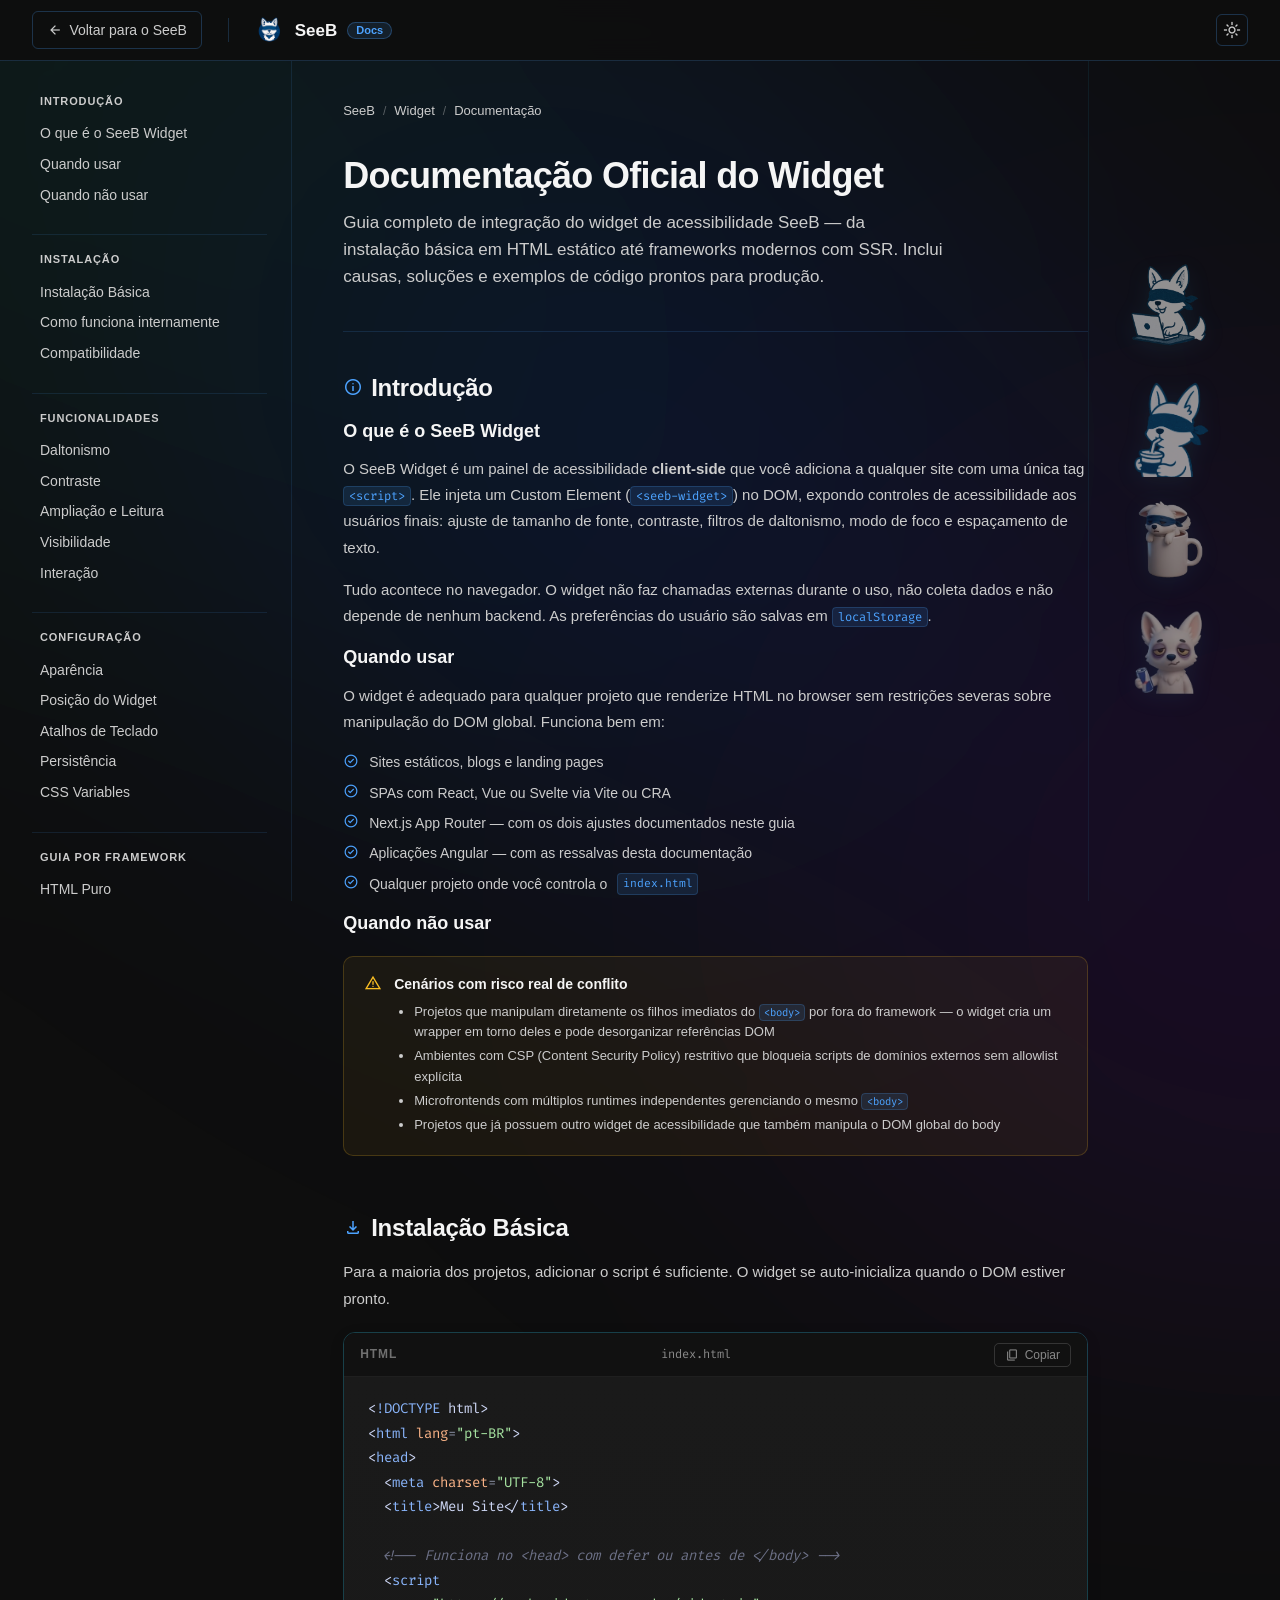
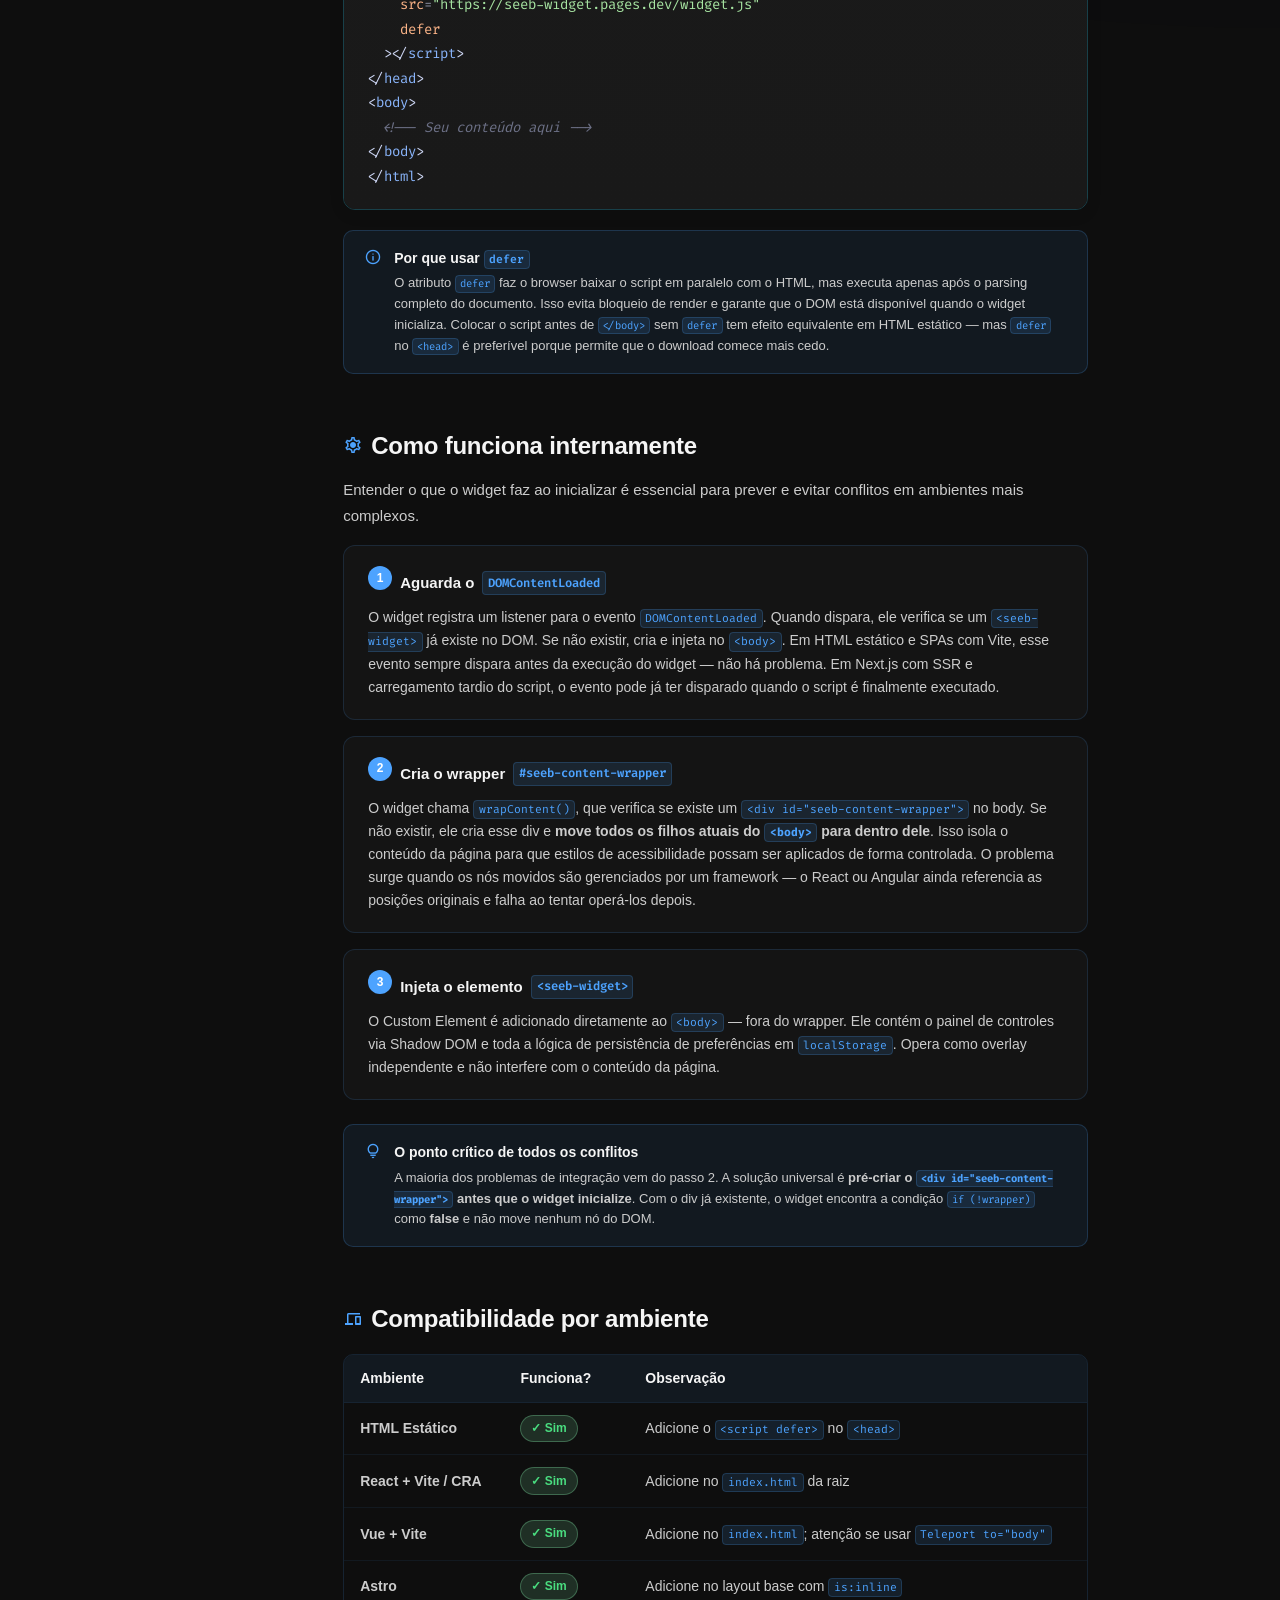
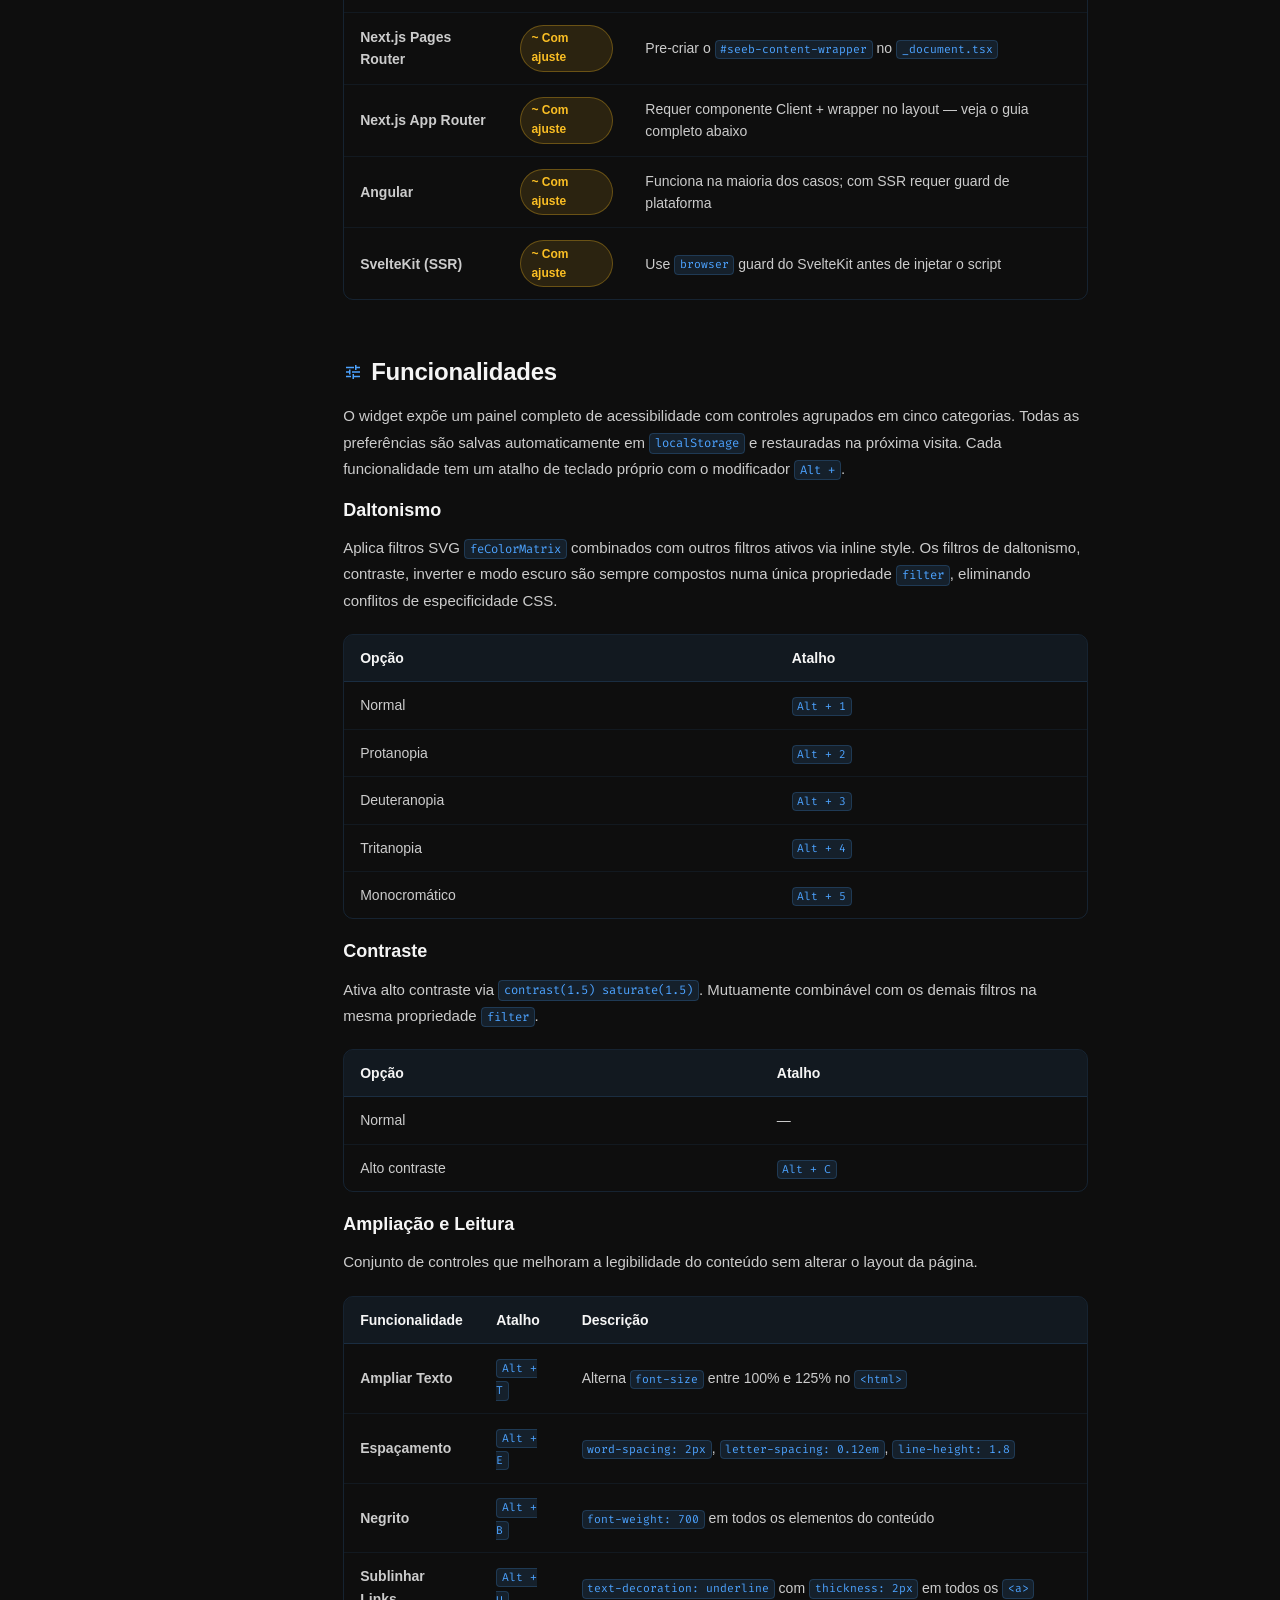
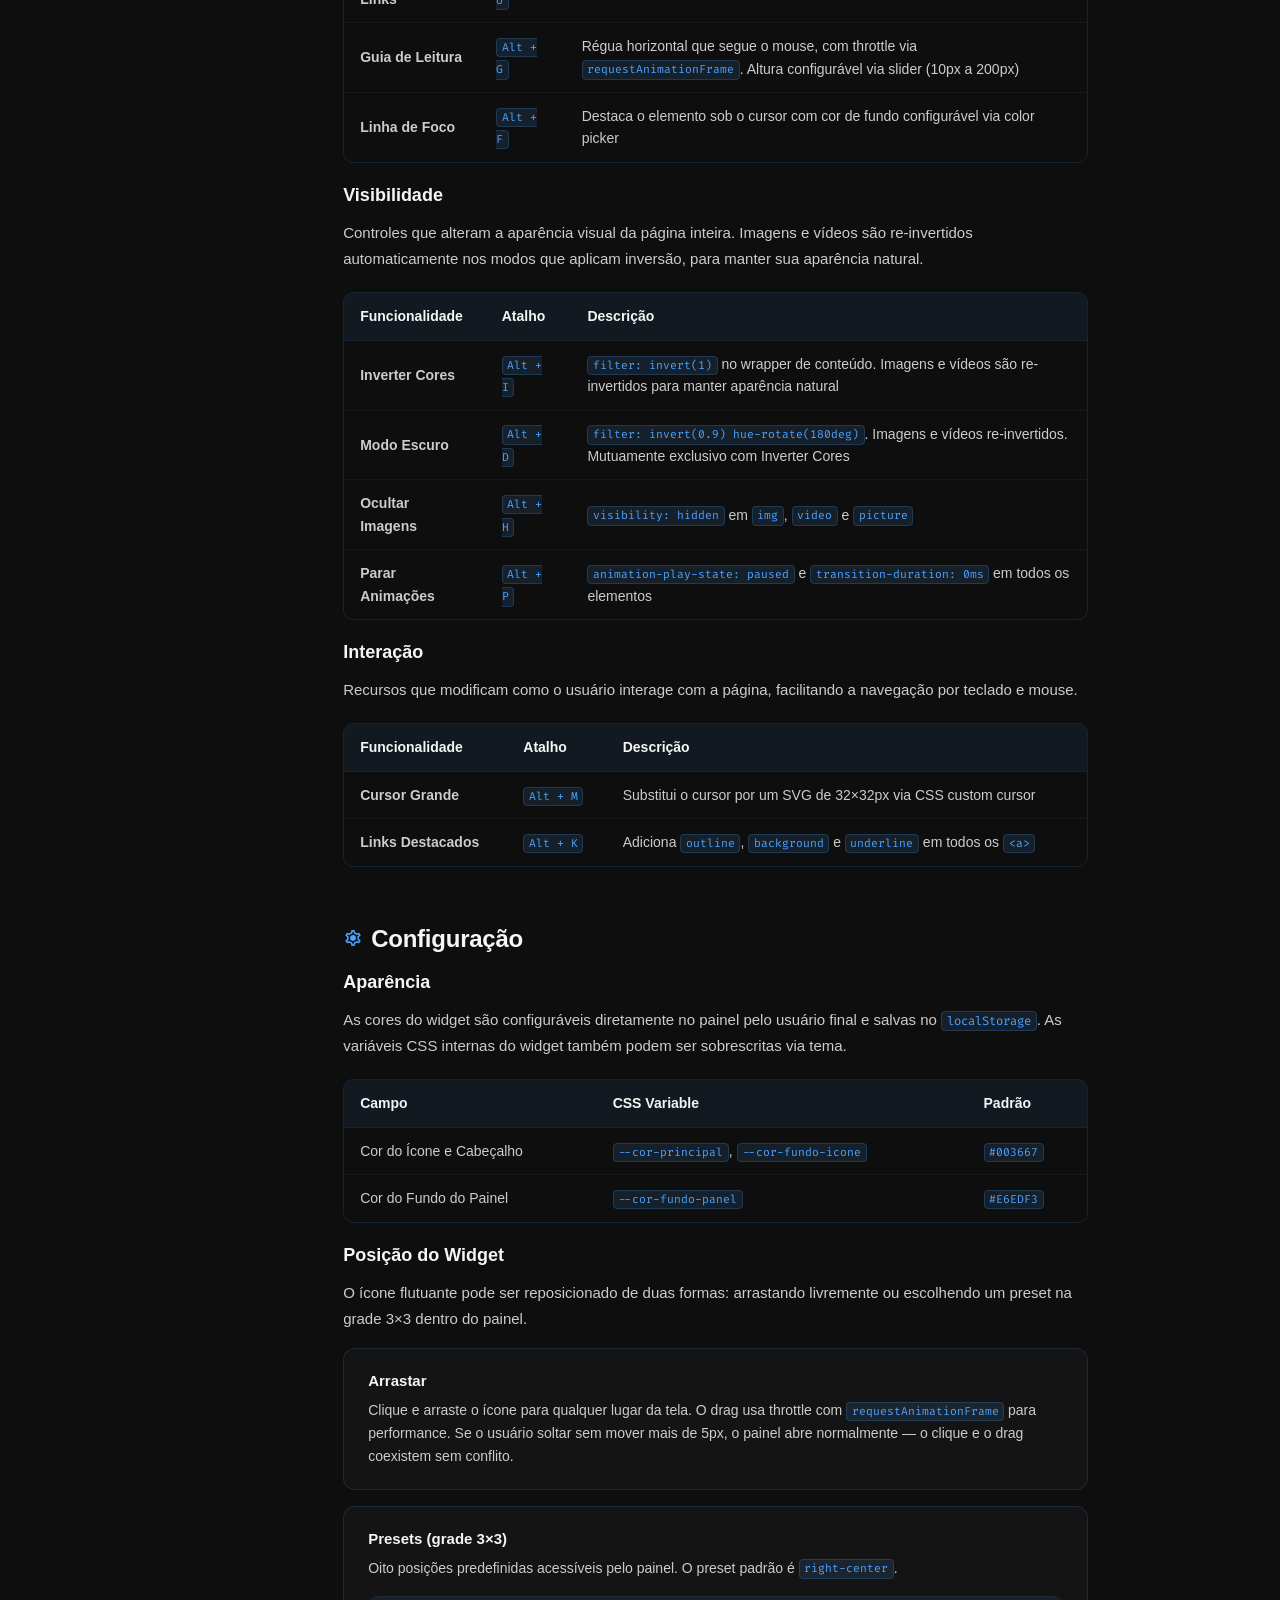
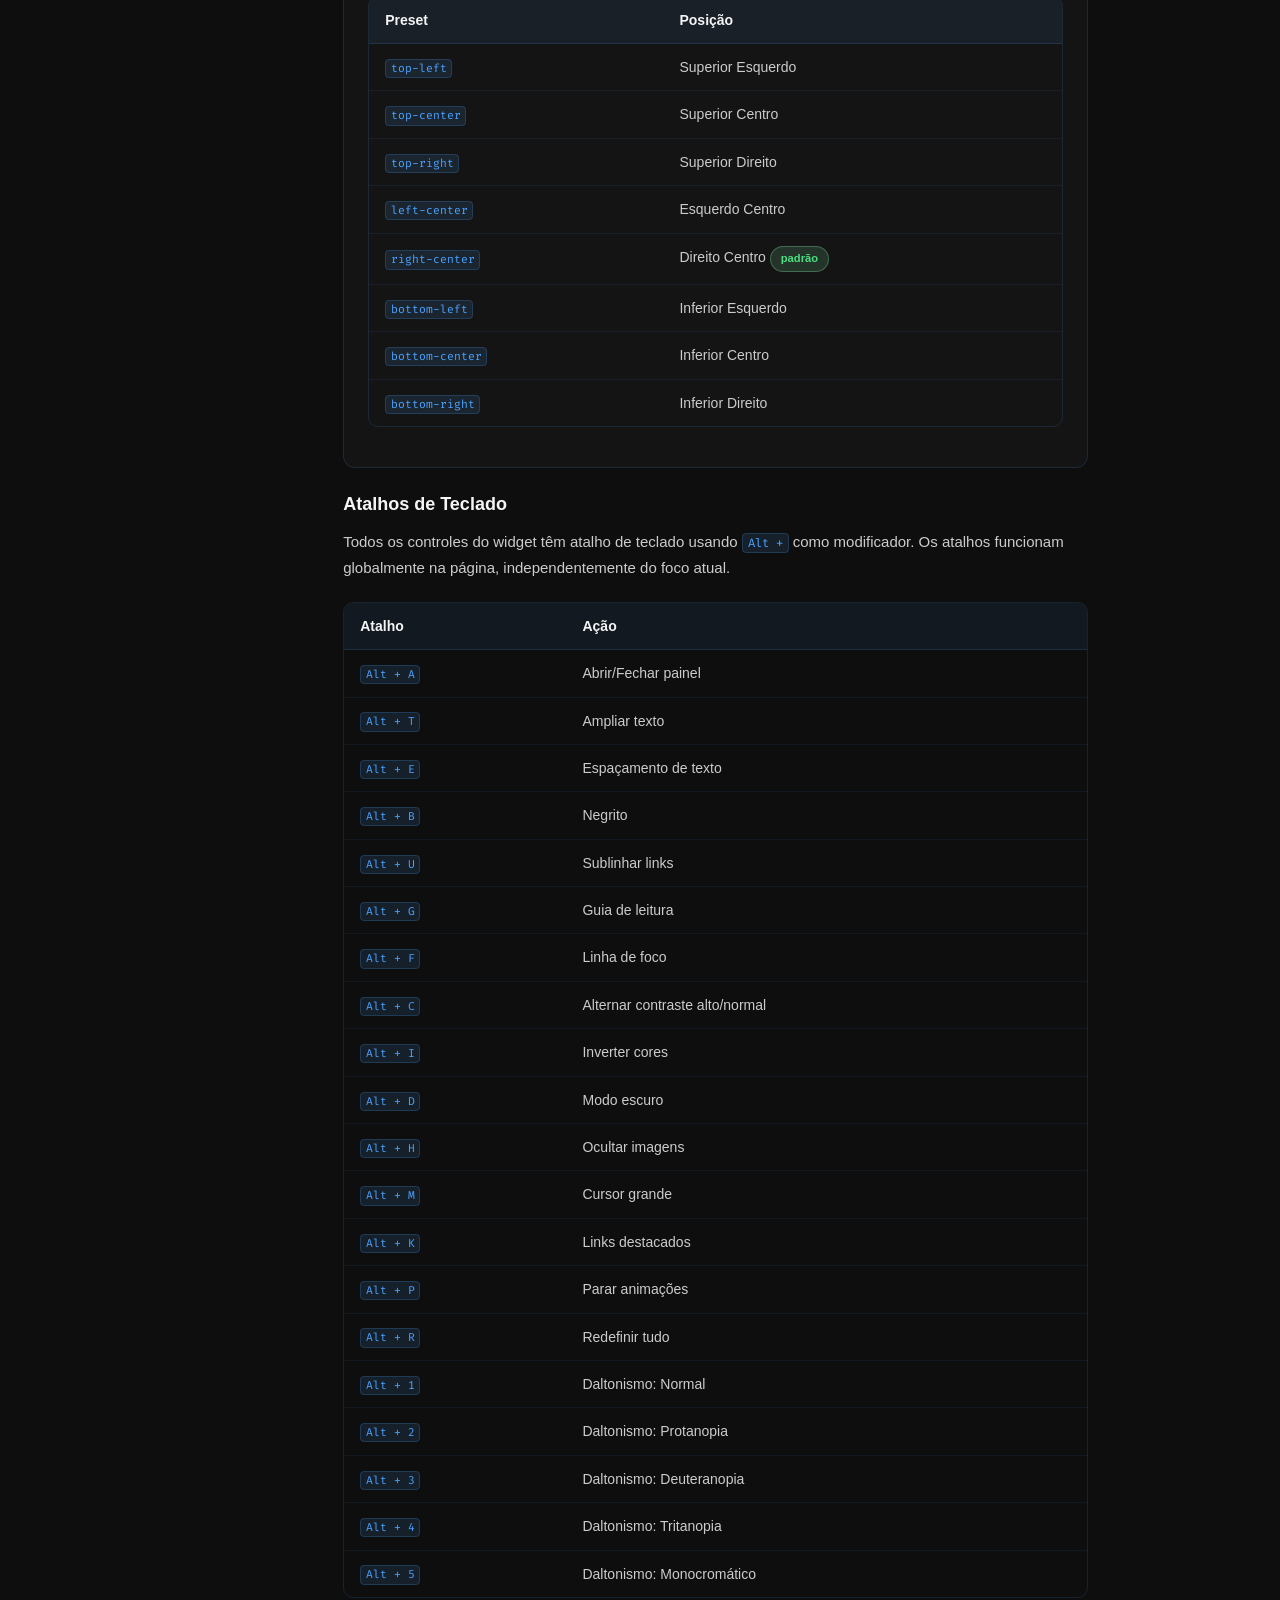
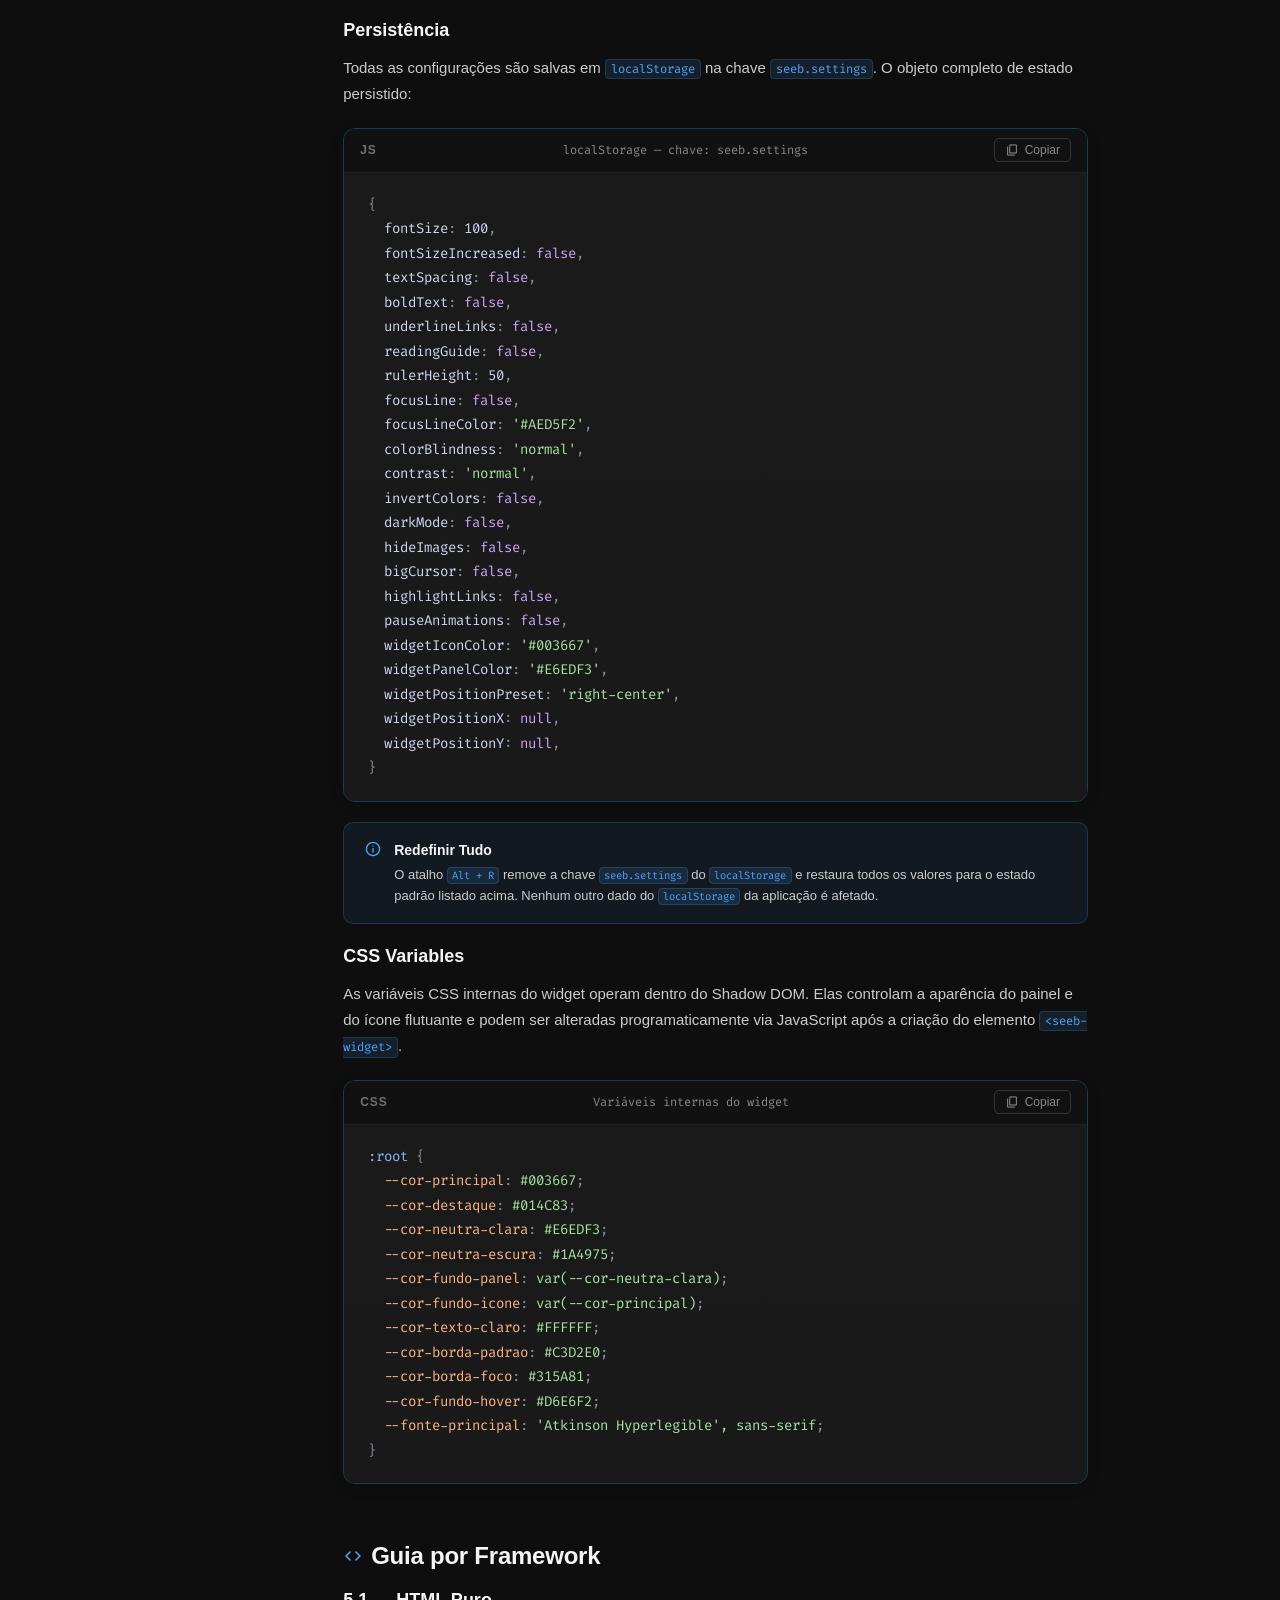
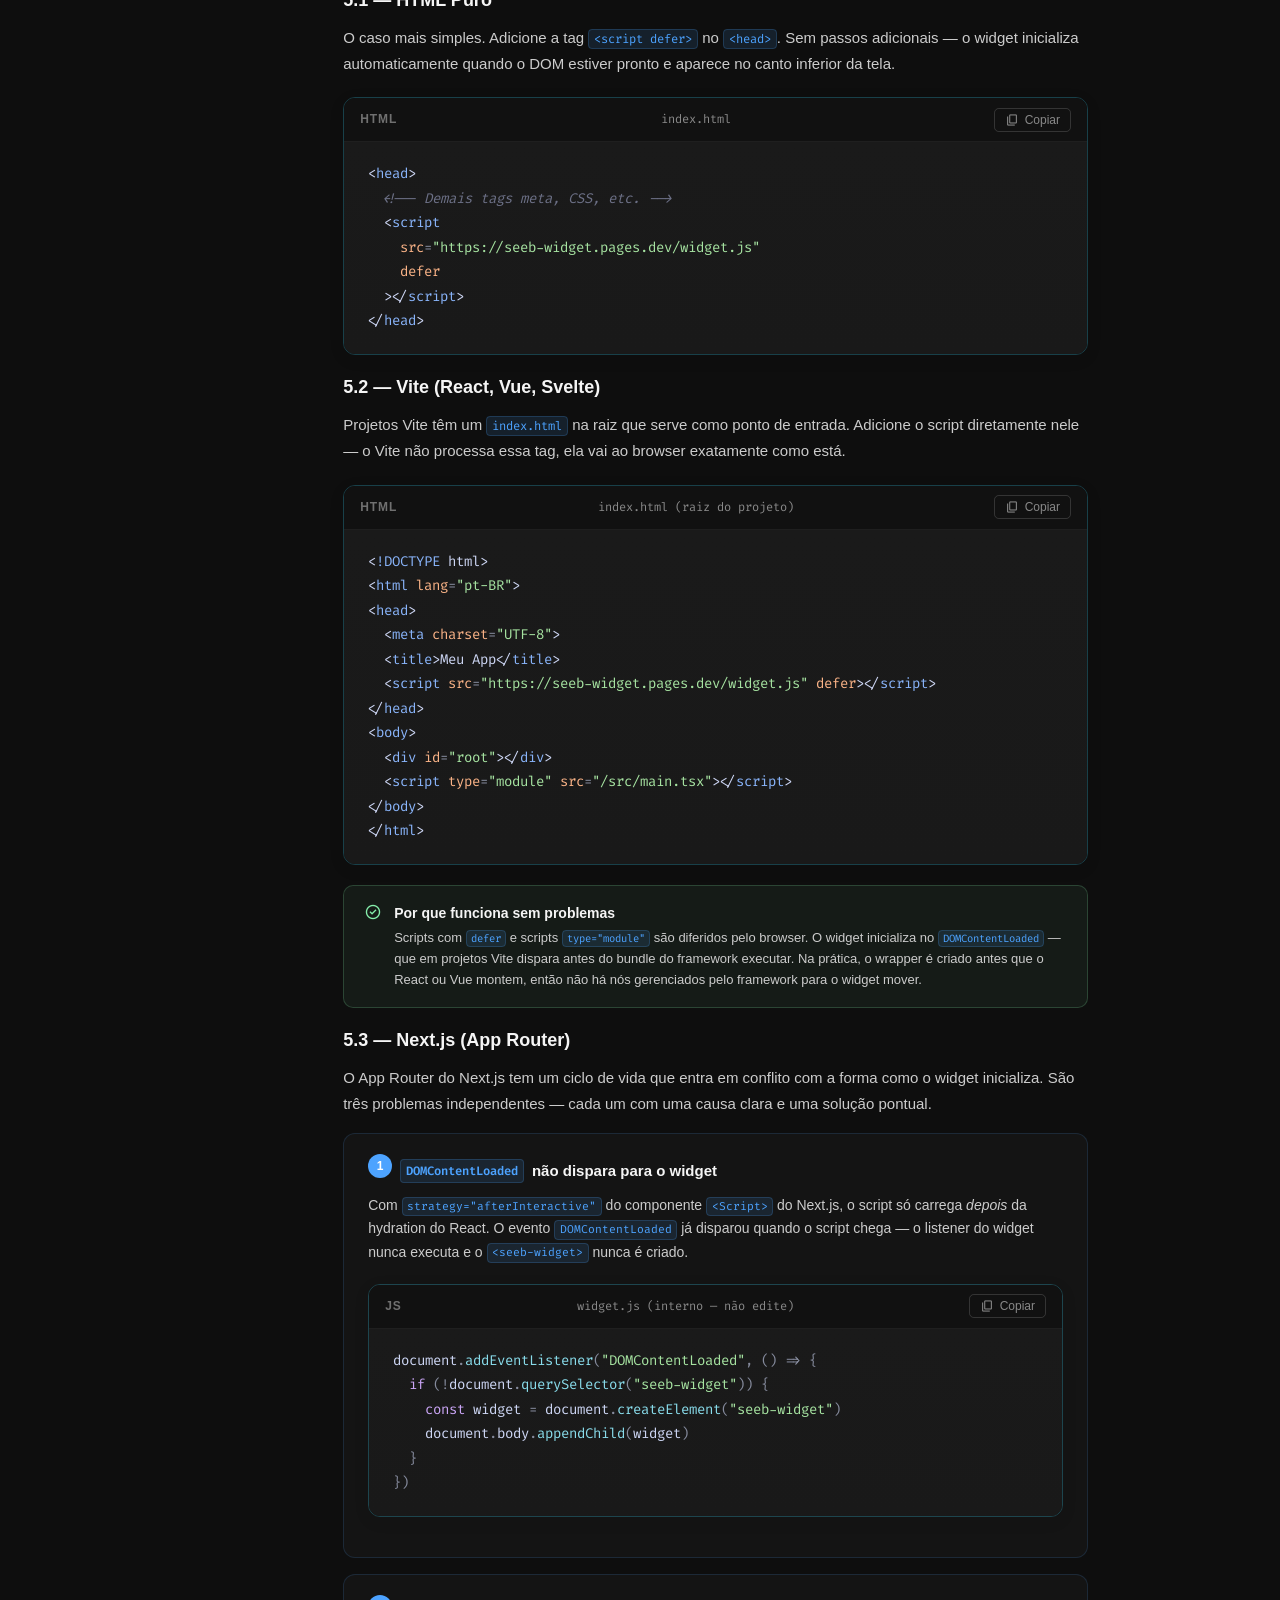
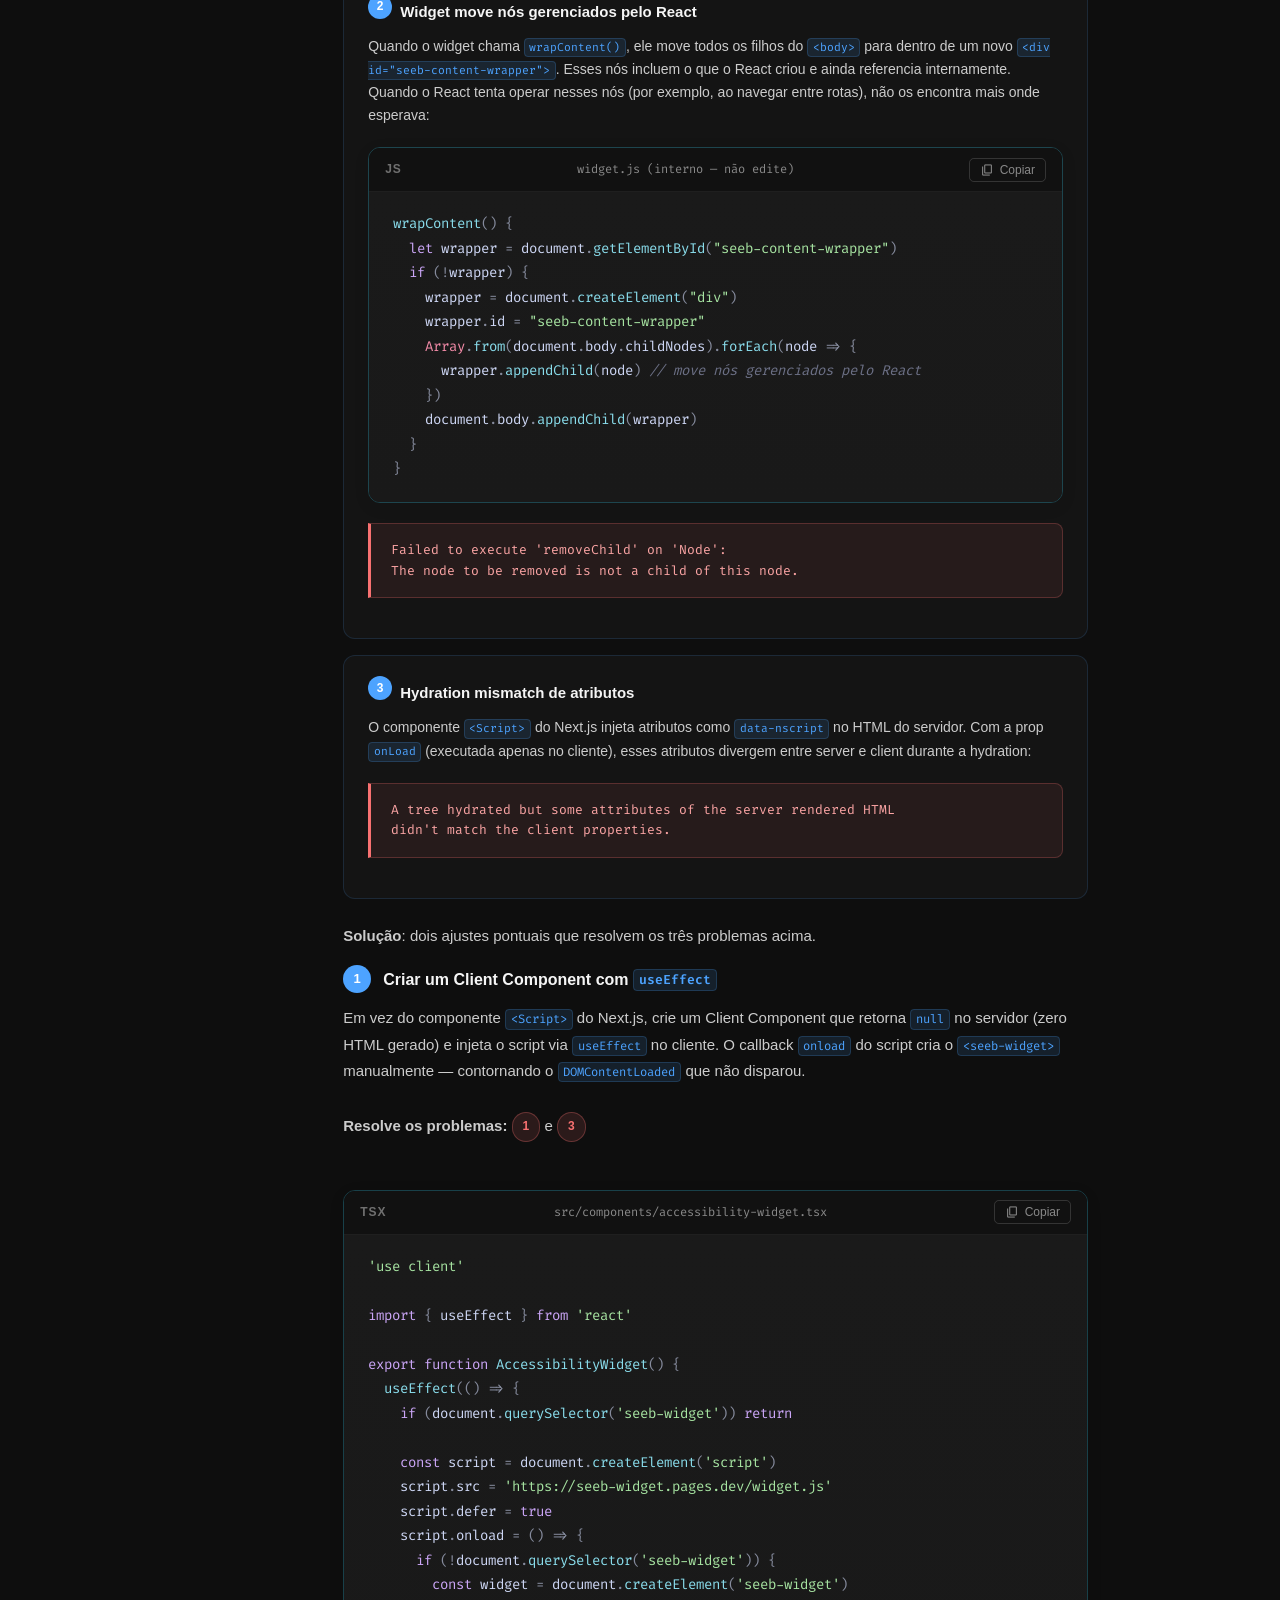
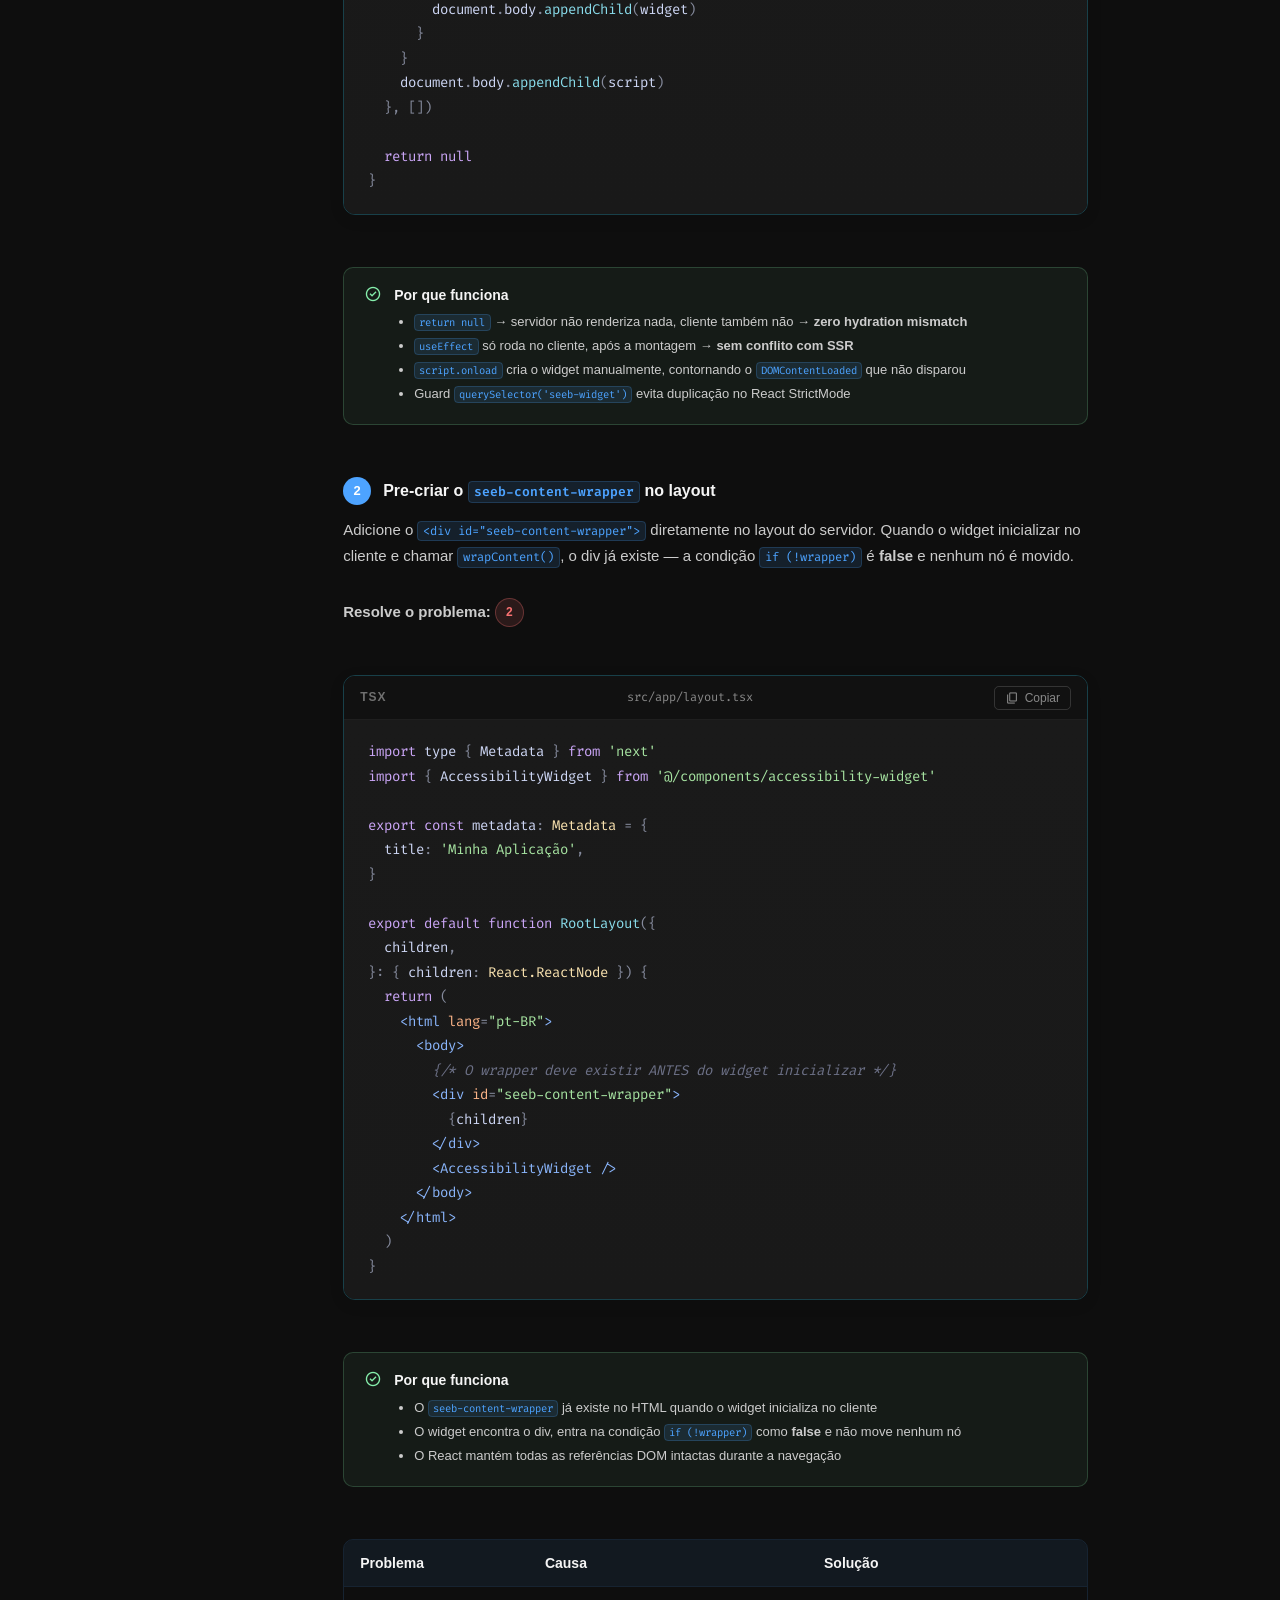
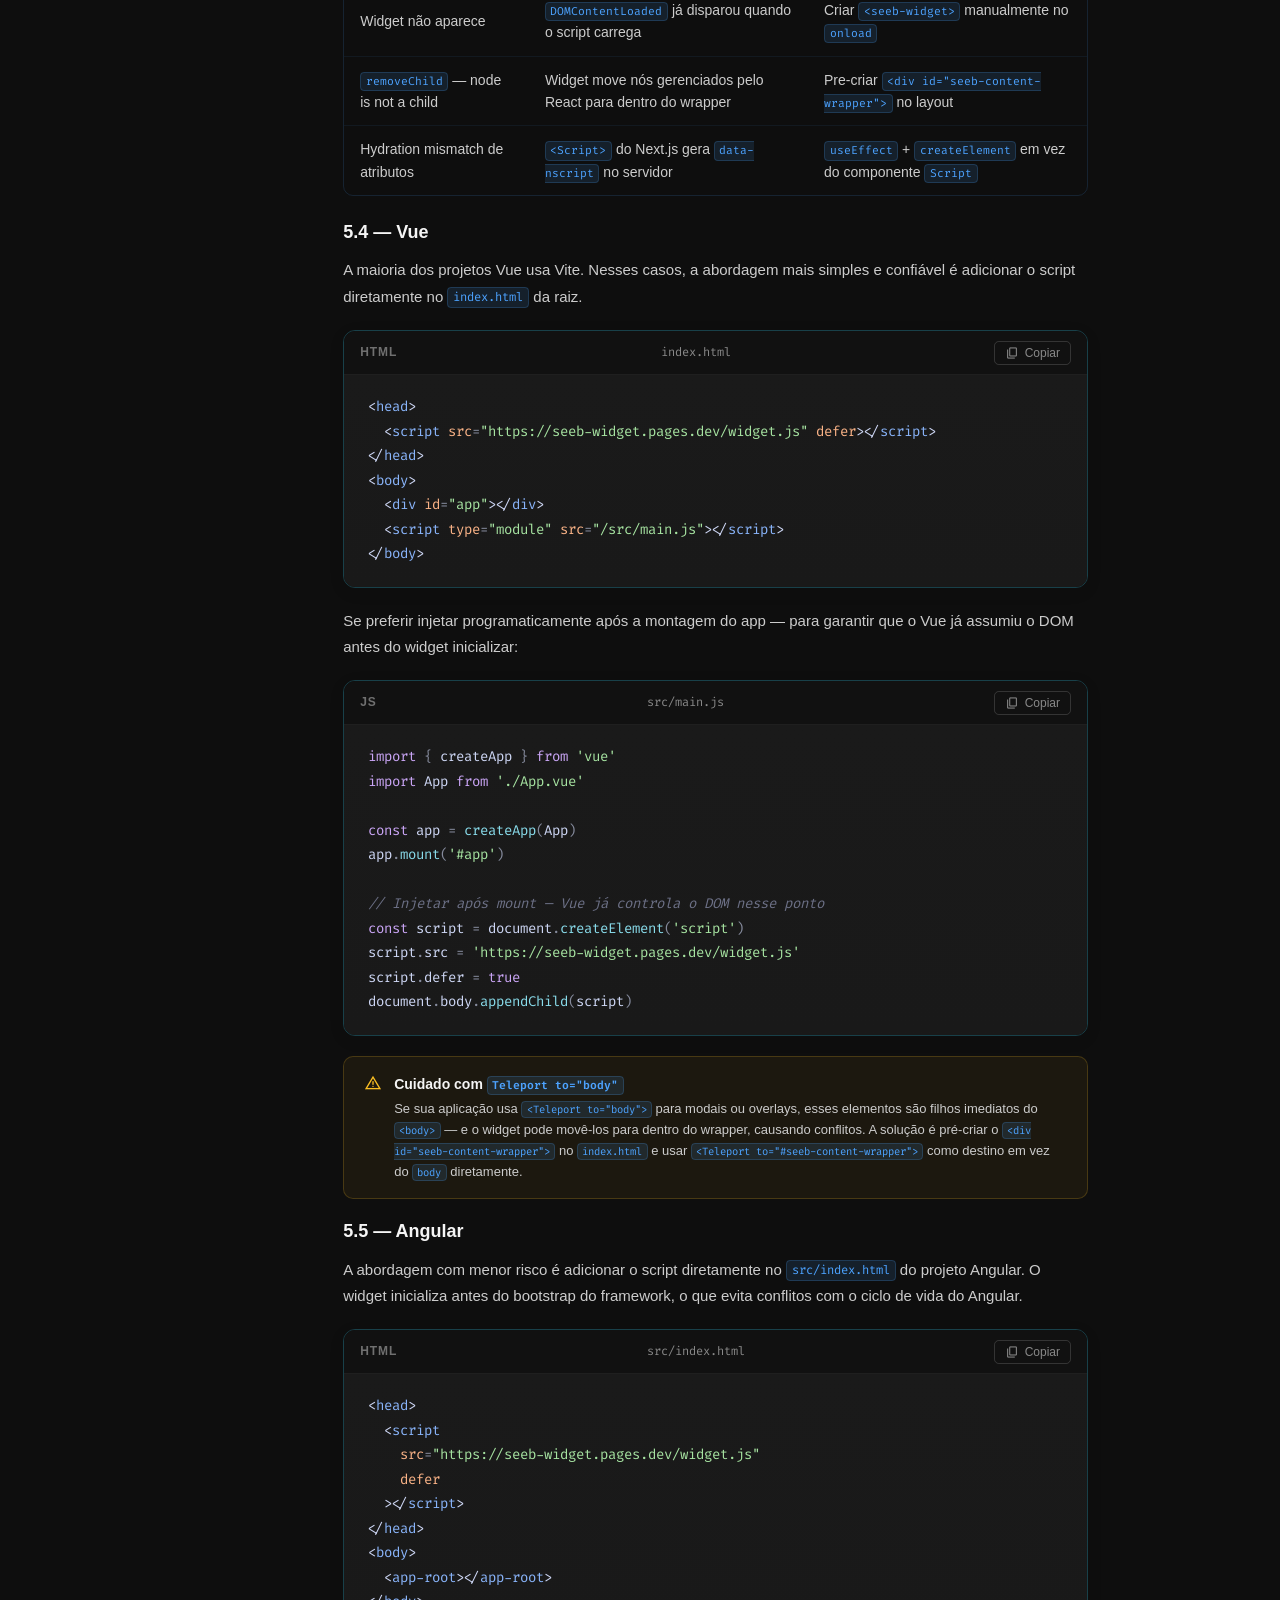
==== commit fd1a3ca4: "Update docs.html" ====
--- a/docs.html
+++ b/docs.html
@@ -1645,6 +1645,6 @@
             if (e.key === 'Escape') spriteModal.classList.remove('open')
         })
     </script>
-        <script src="https://seeb-widget.pages.dev/widget.js" defer />
+    <script src="https://seeb-widget.pages.dev/widget.js" defer>  
 </body>
 </html>
--- a/src/css/docs.css
+++ b/src/css/docs.css
@@ -747,6 +747,7 @@
 
 .docs-table-wrapper {
     overflow-x: auto;
+    -webkit-overflow-scrolling: touch;
     margin: 1.25rem 0;
     border-radius: 0.625rem;
     border: 1px solid rgba(58, 214, 249, 0.18);
@@ -782,6 +783,8 @@
     color: var(--color-text-medium);
     border-bottom: 1px solid rgba(58, 214, 249, 0.08);
     vertical-align: middle;
+    overflow-wrap: break-word;
+    word-break: break-word;
 }
 
 html[dark] .docs-table td {
@@ -1150,10 +1153,21 @@
         padding: 0.625rem 0.75rem;
     }
 
-    
+
+    /* shortcut/atalho column stays compact, description gets room */
+    .docs-table th:nth-child(2),
+    .docs-table td:nth-child(2) {
+        white-space: nowrap;
+        min-width: 90px;
+    }
+
     .docs-table th:nth-child(3),
     .docs-table td:nth-child(3) {
-        min-width: 130px;
+        min-width: 180px;
+    }
+
+    .docs-table td .docs-inline-code {
+        word-break: break-all;
     }
 
     .docs-callout {
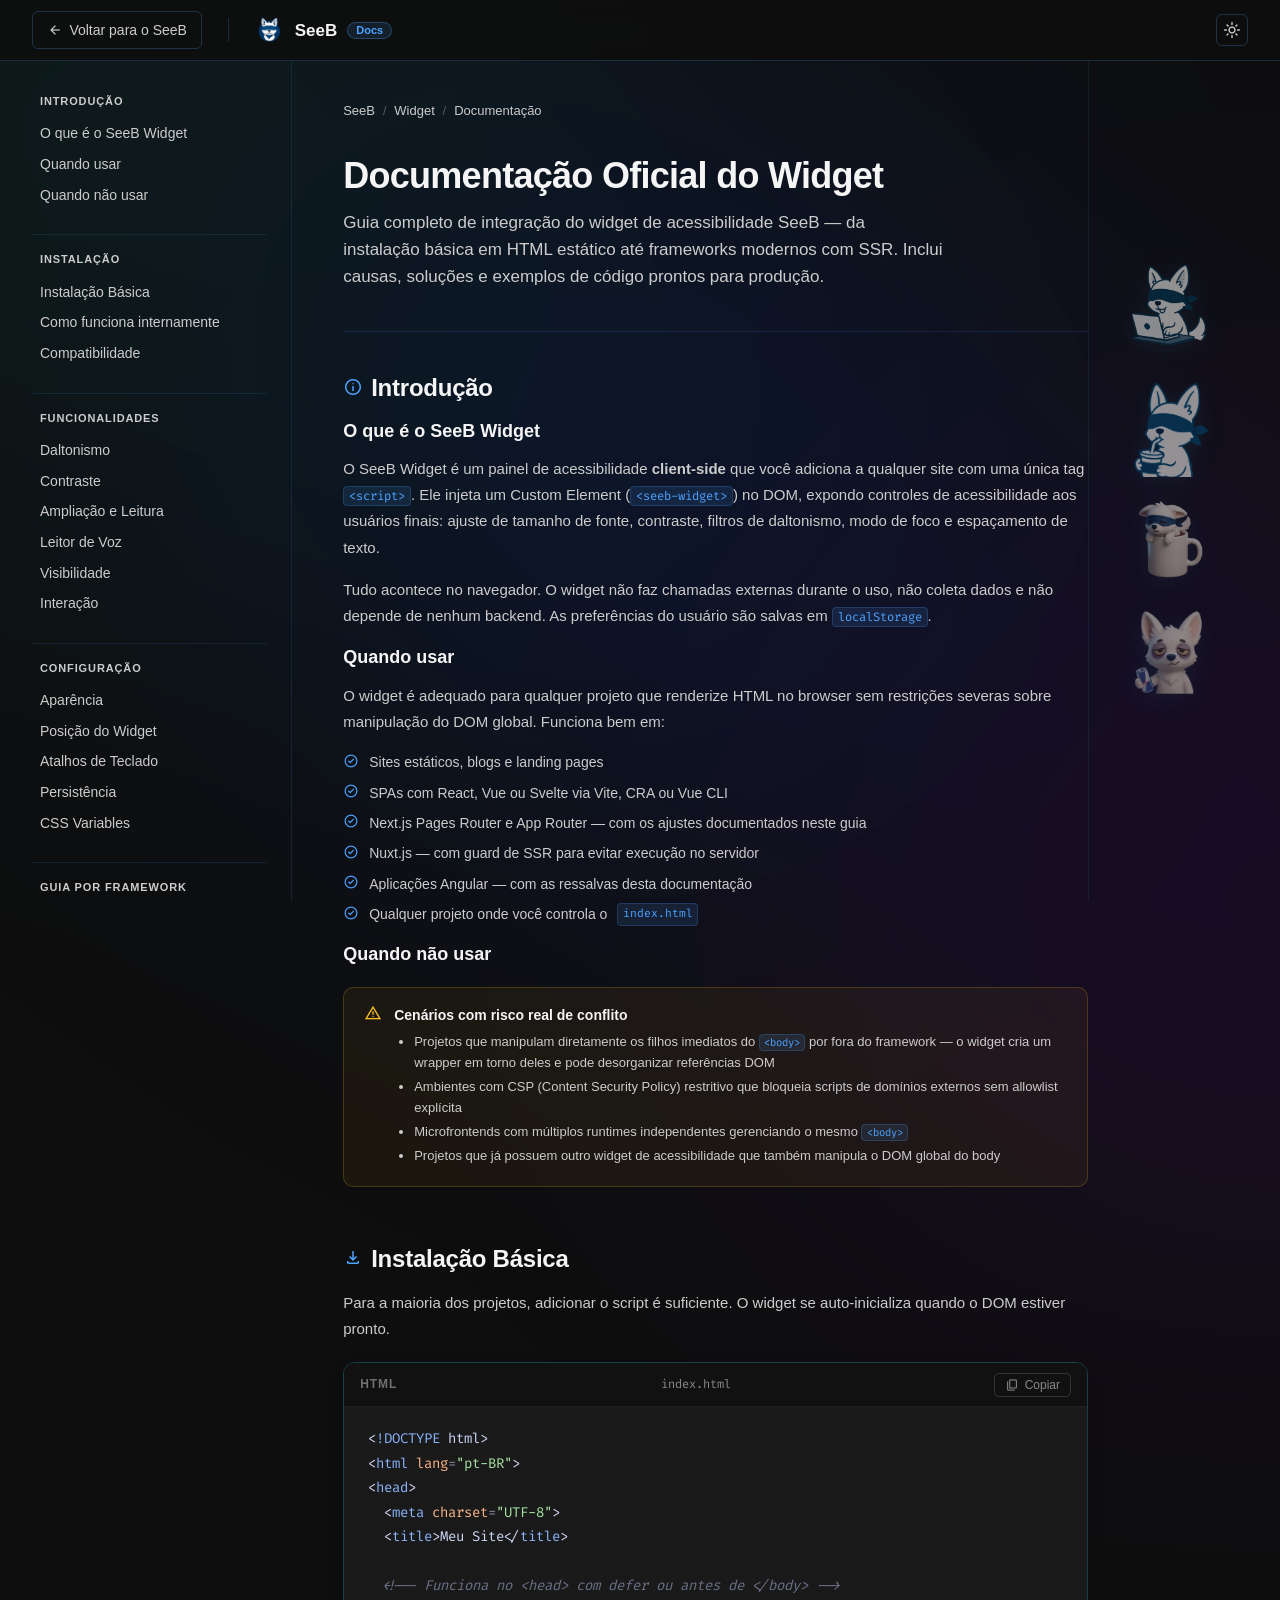
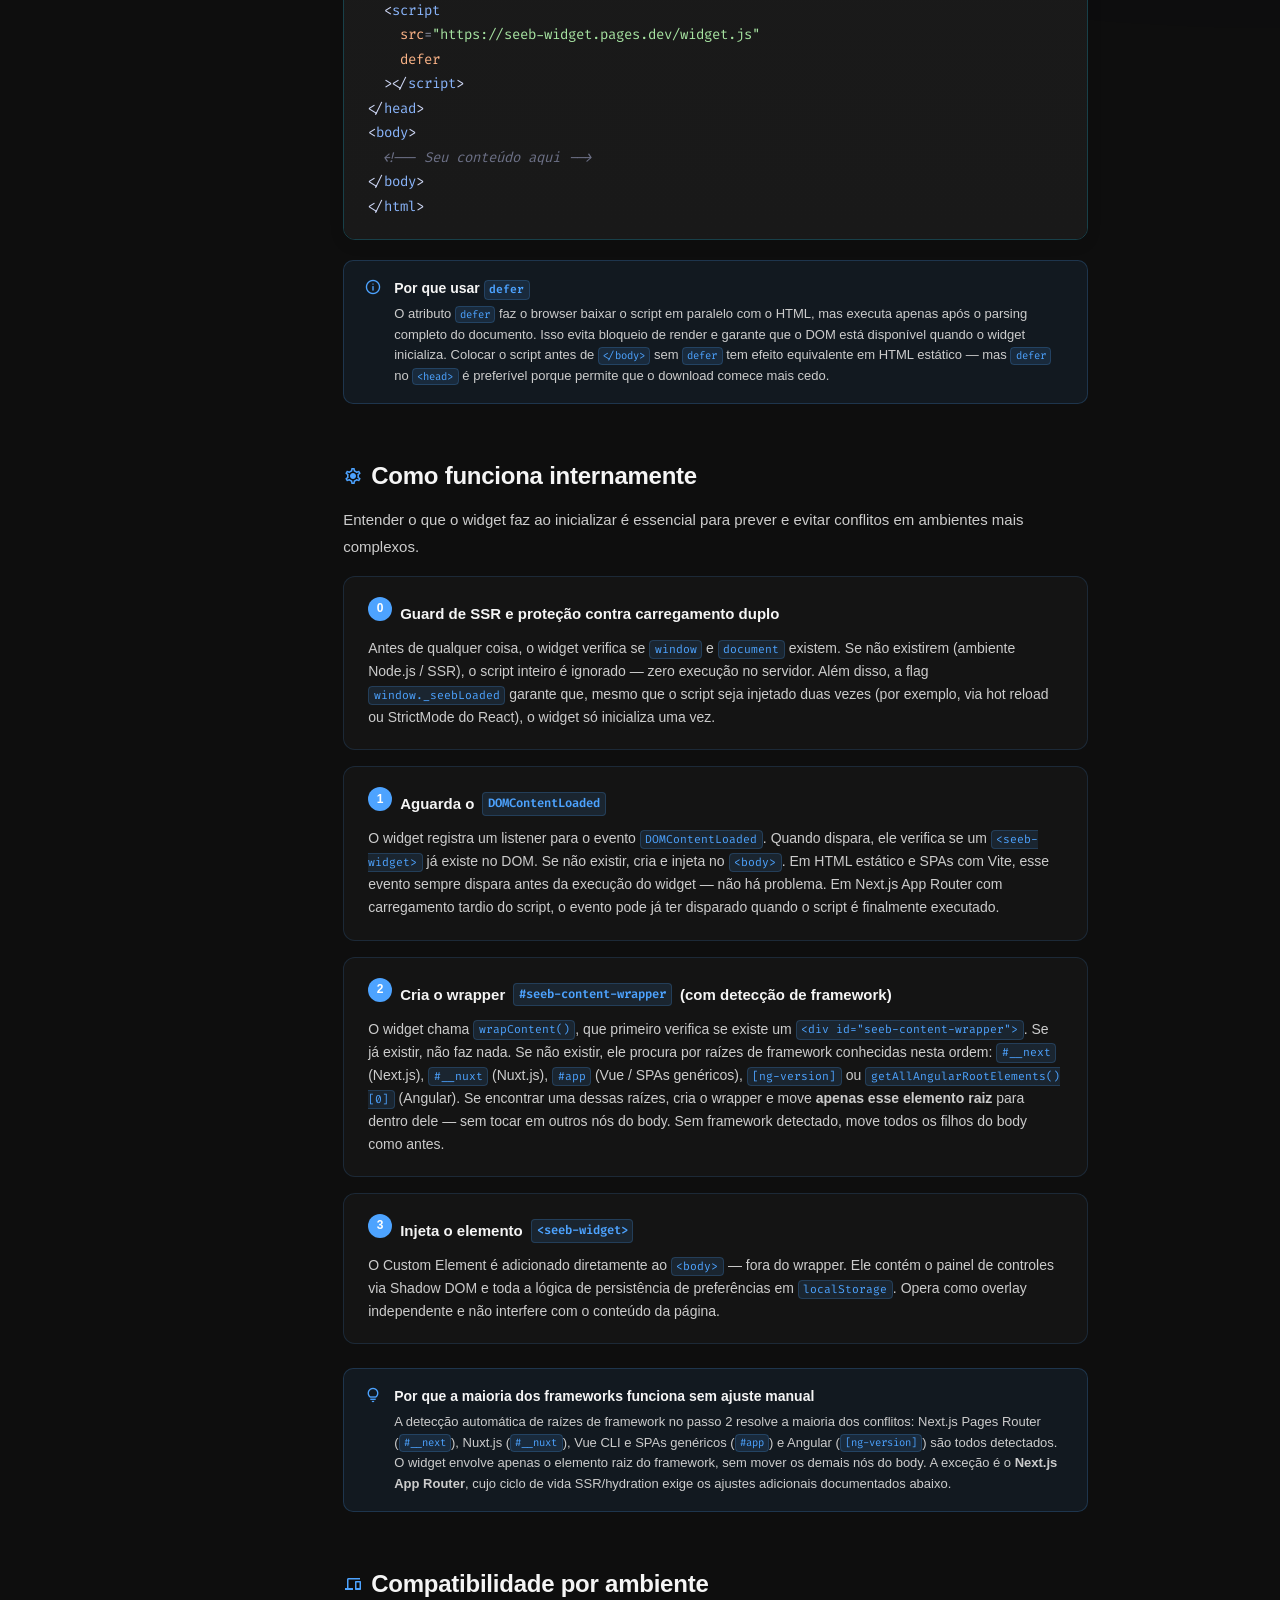
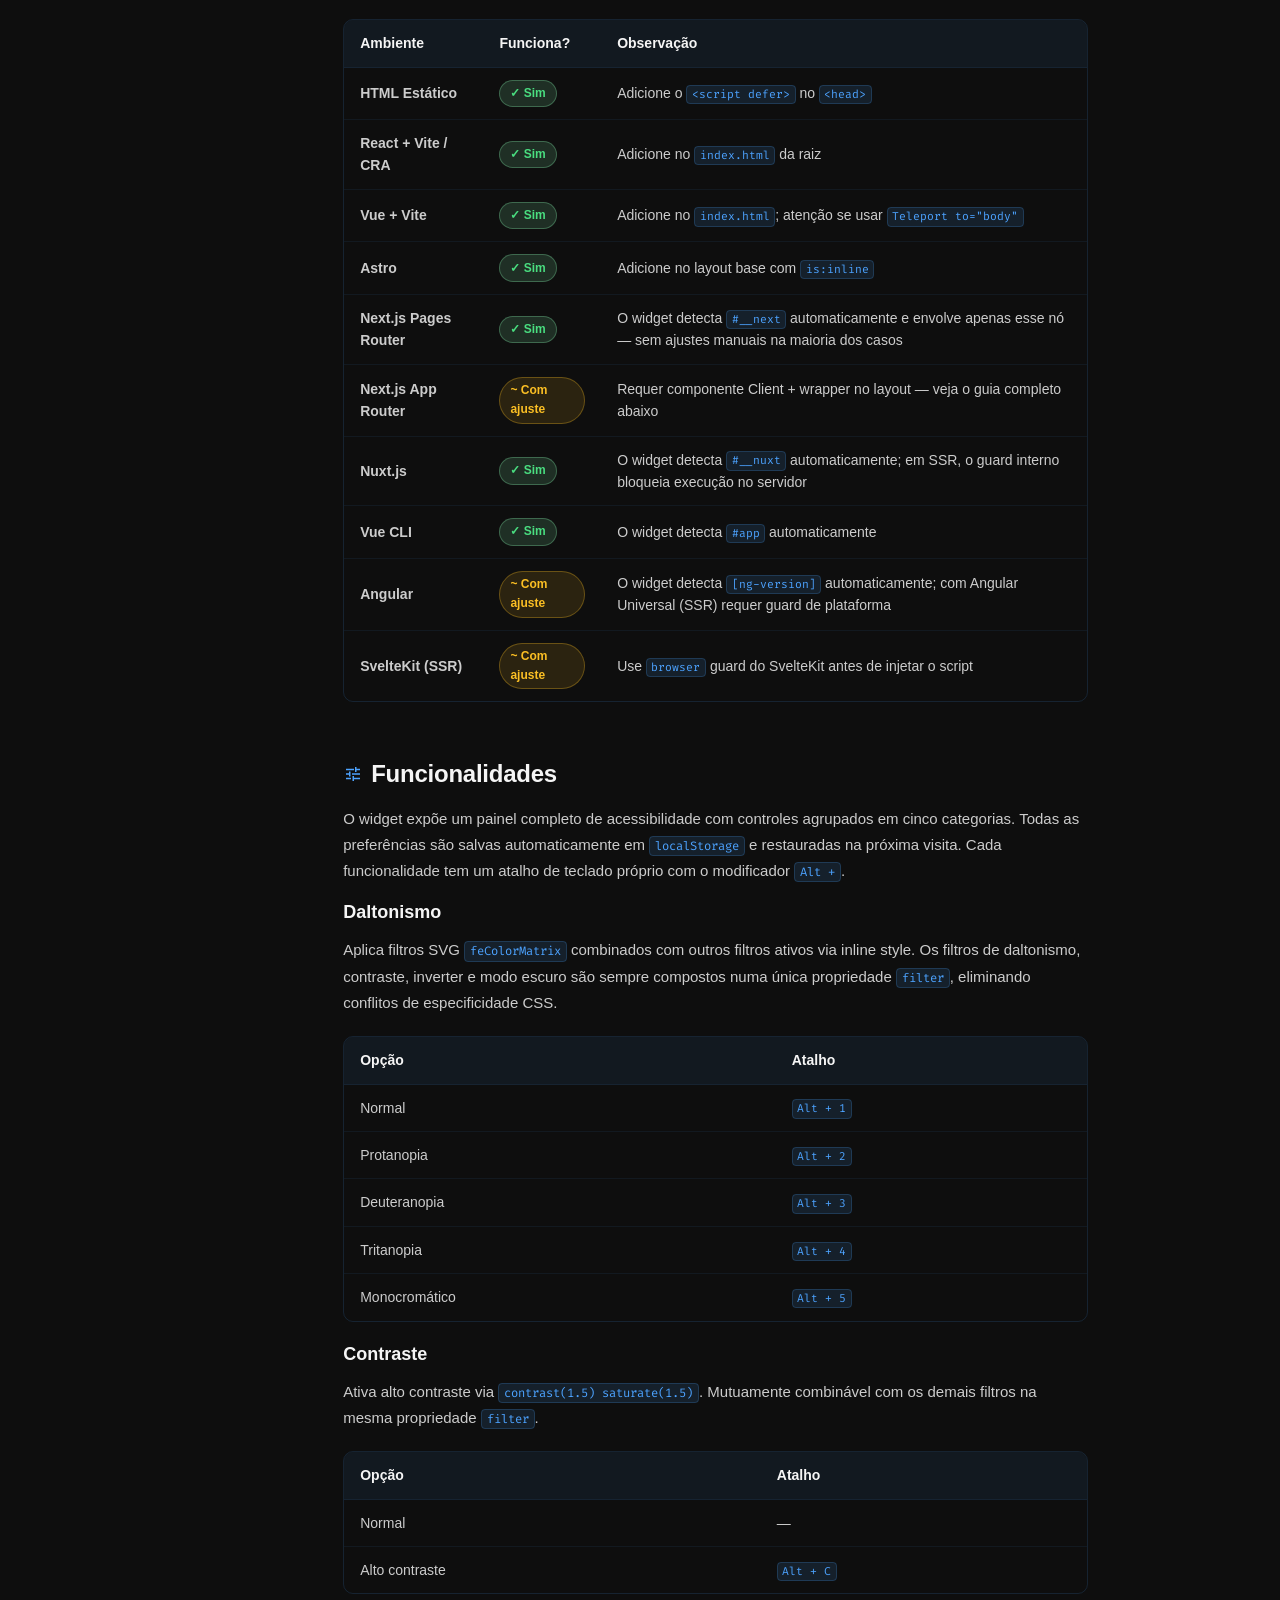
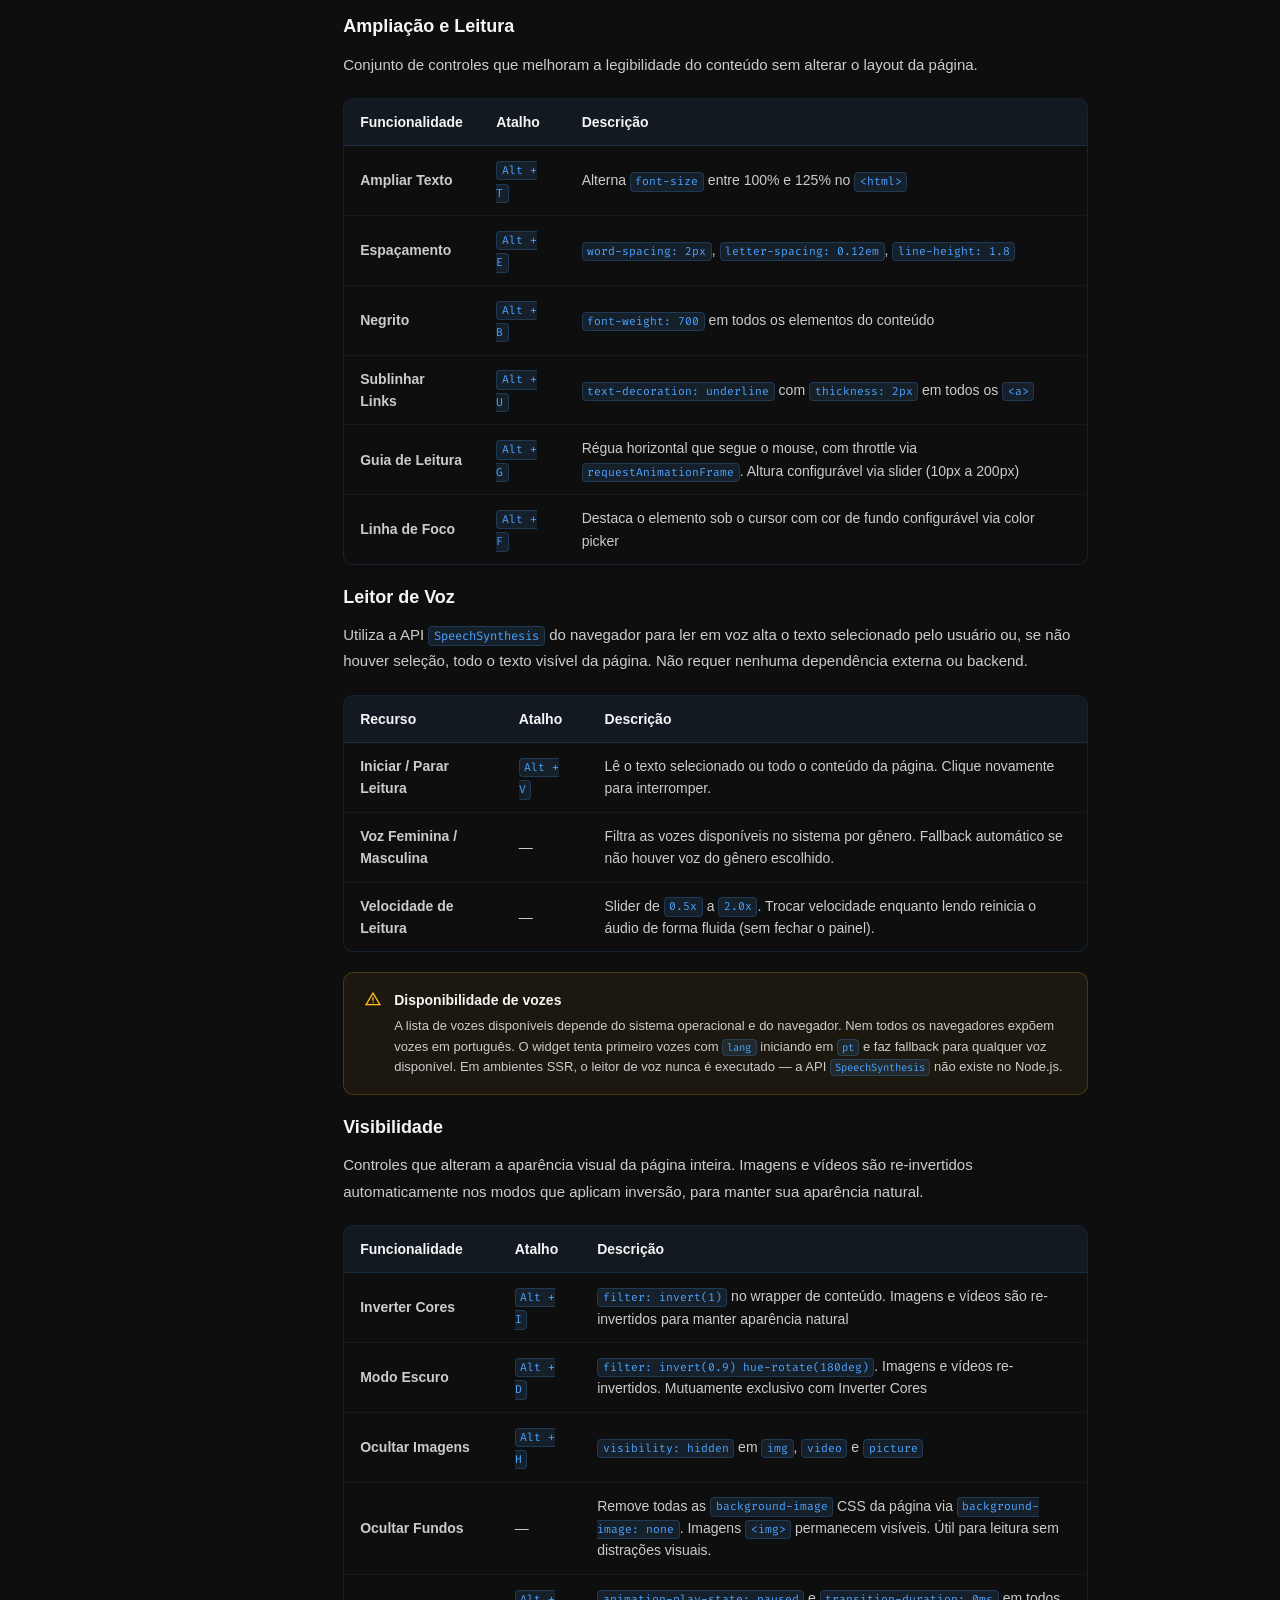
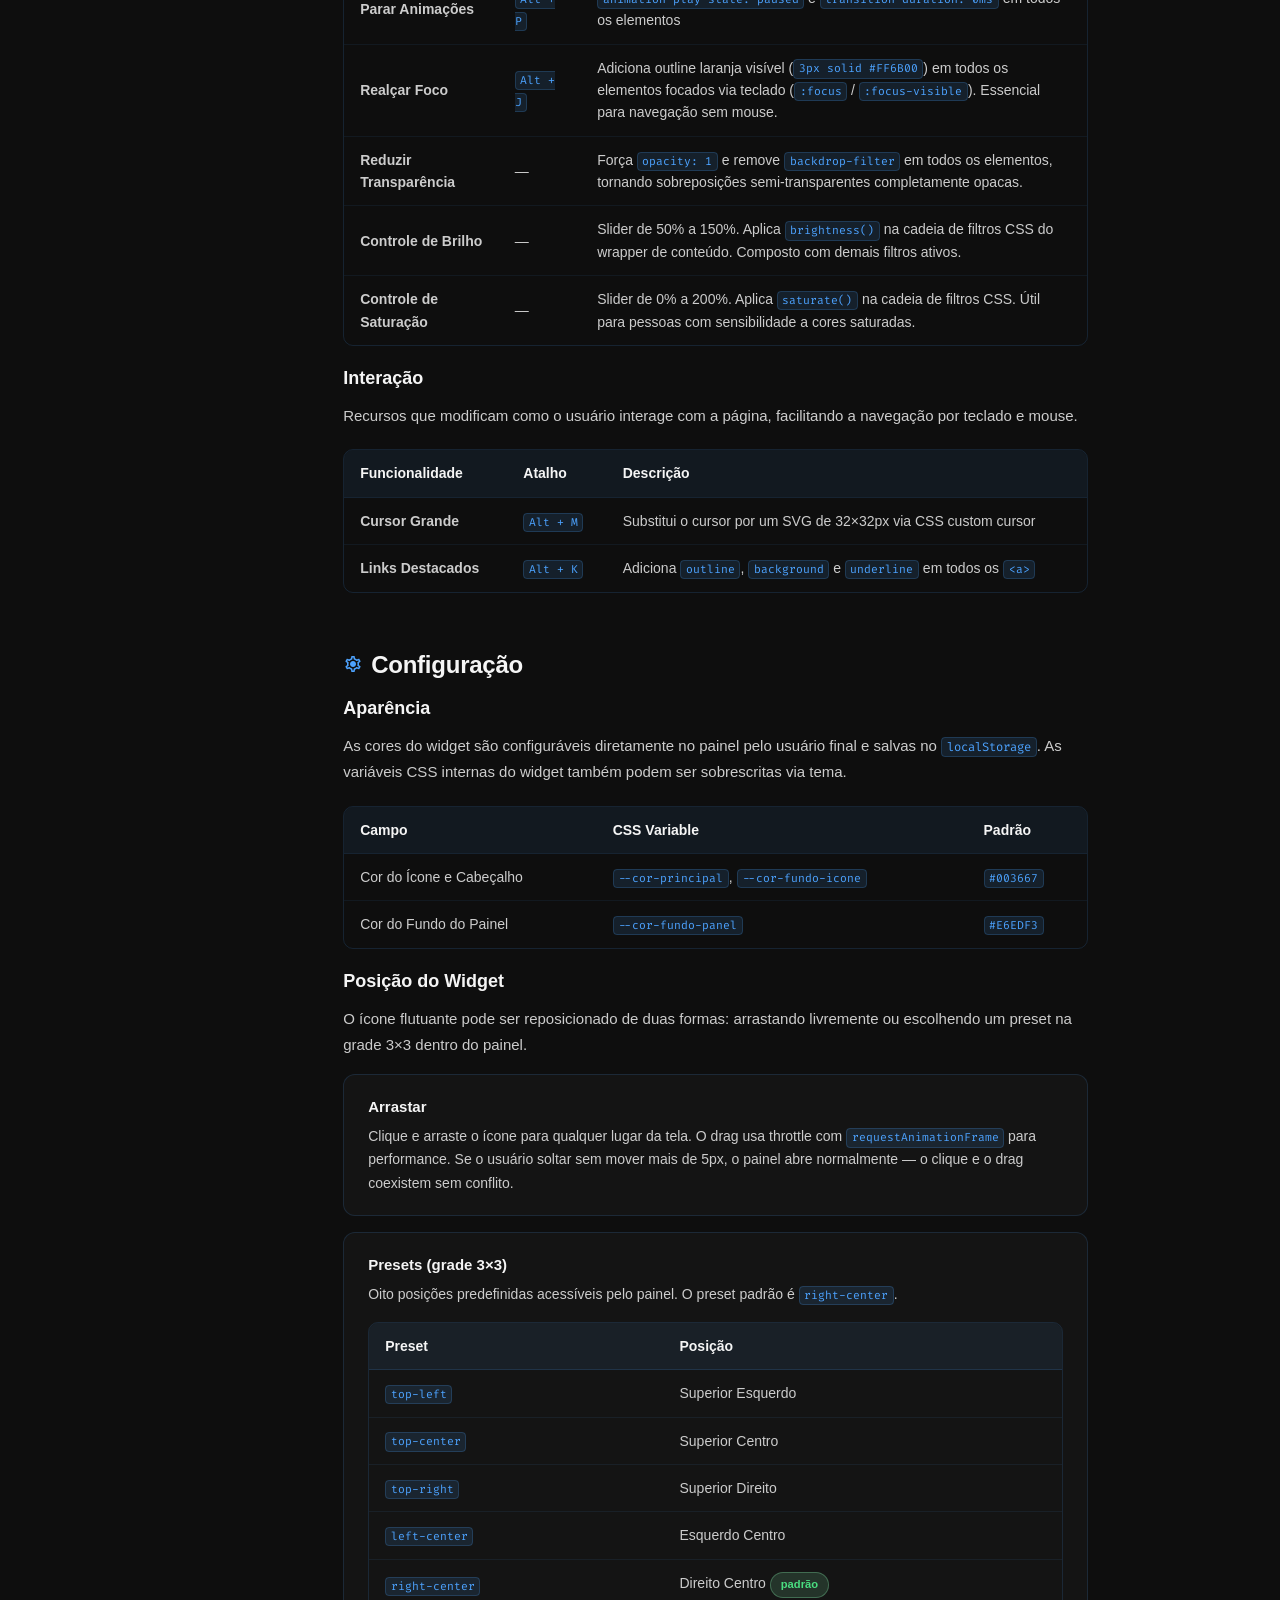
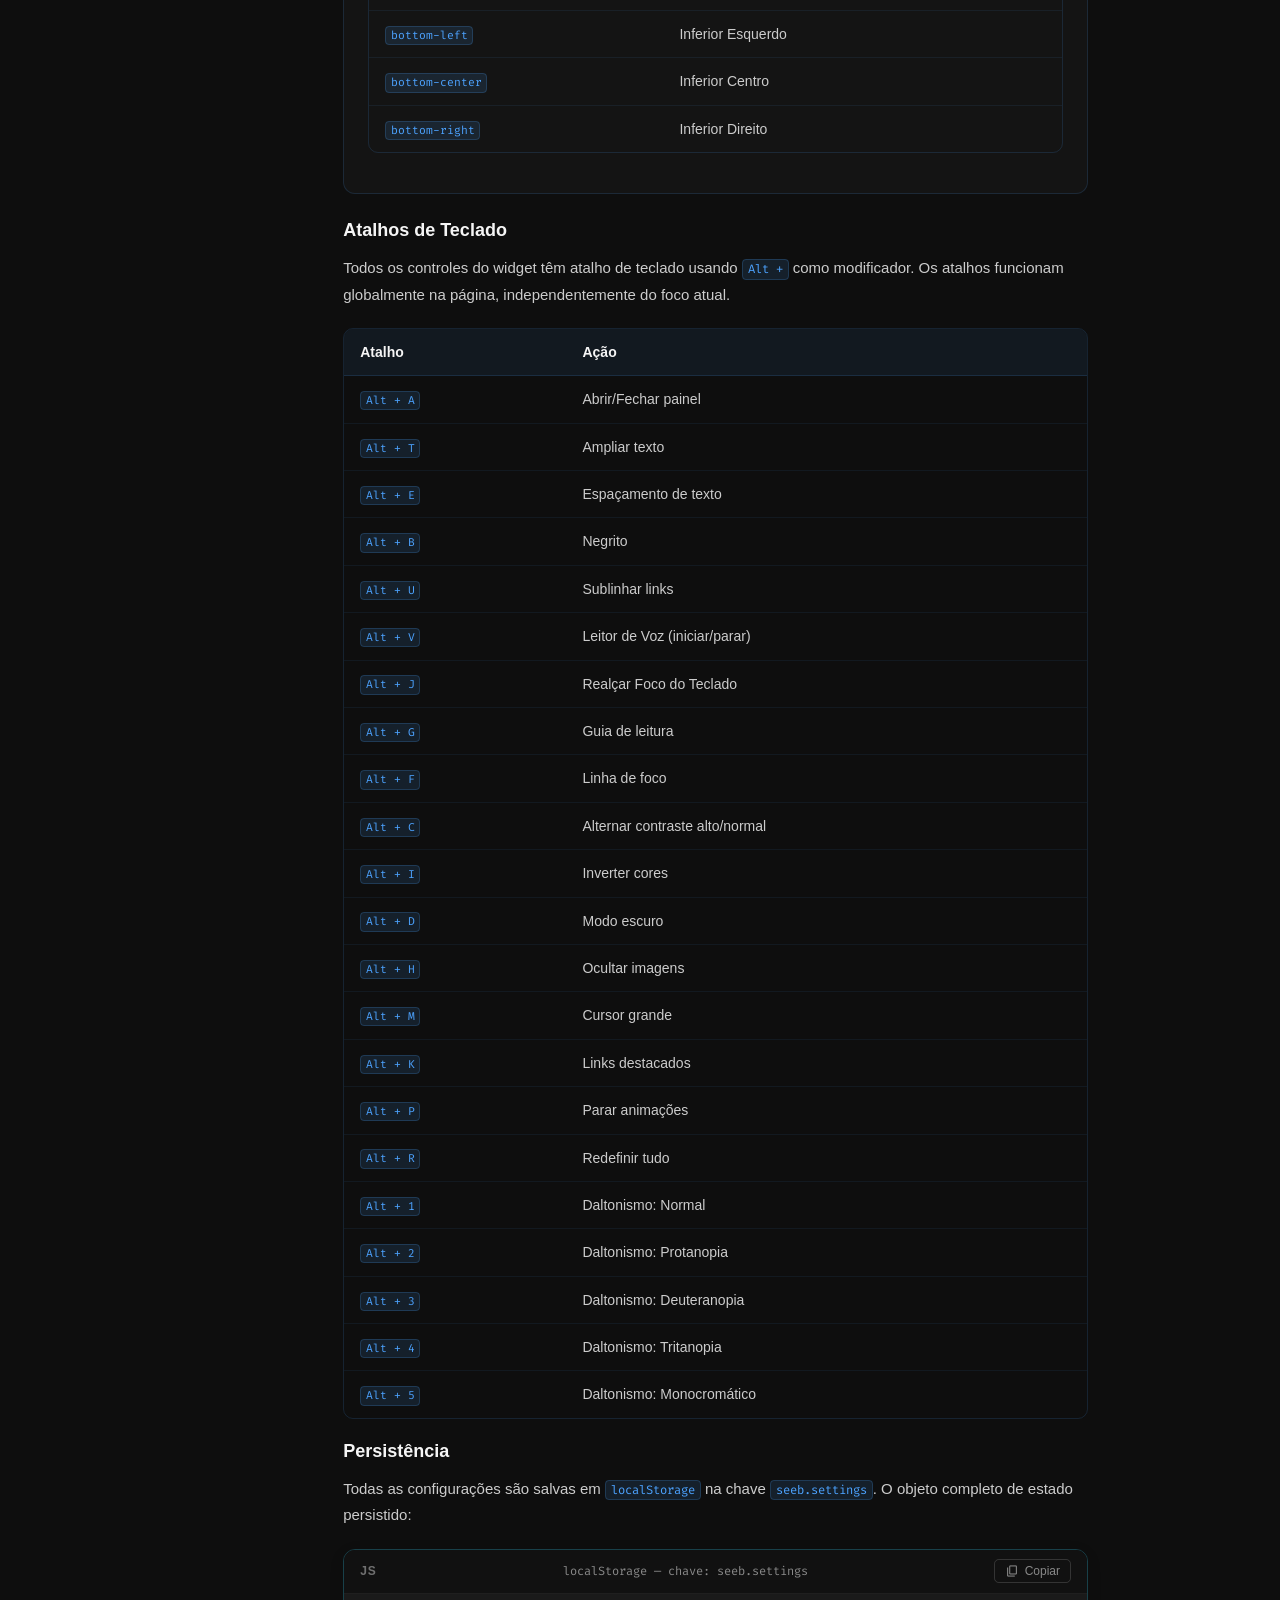
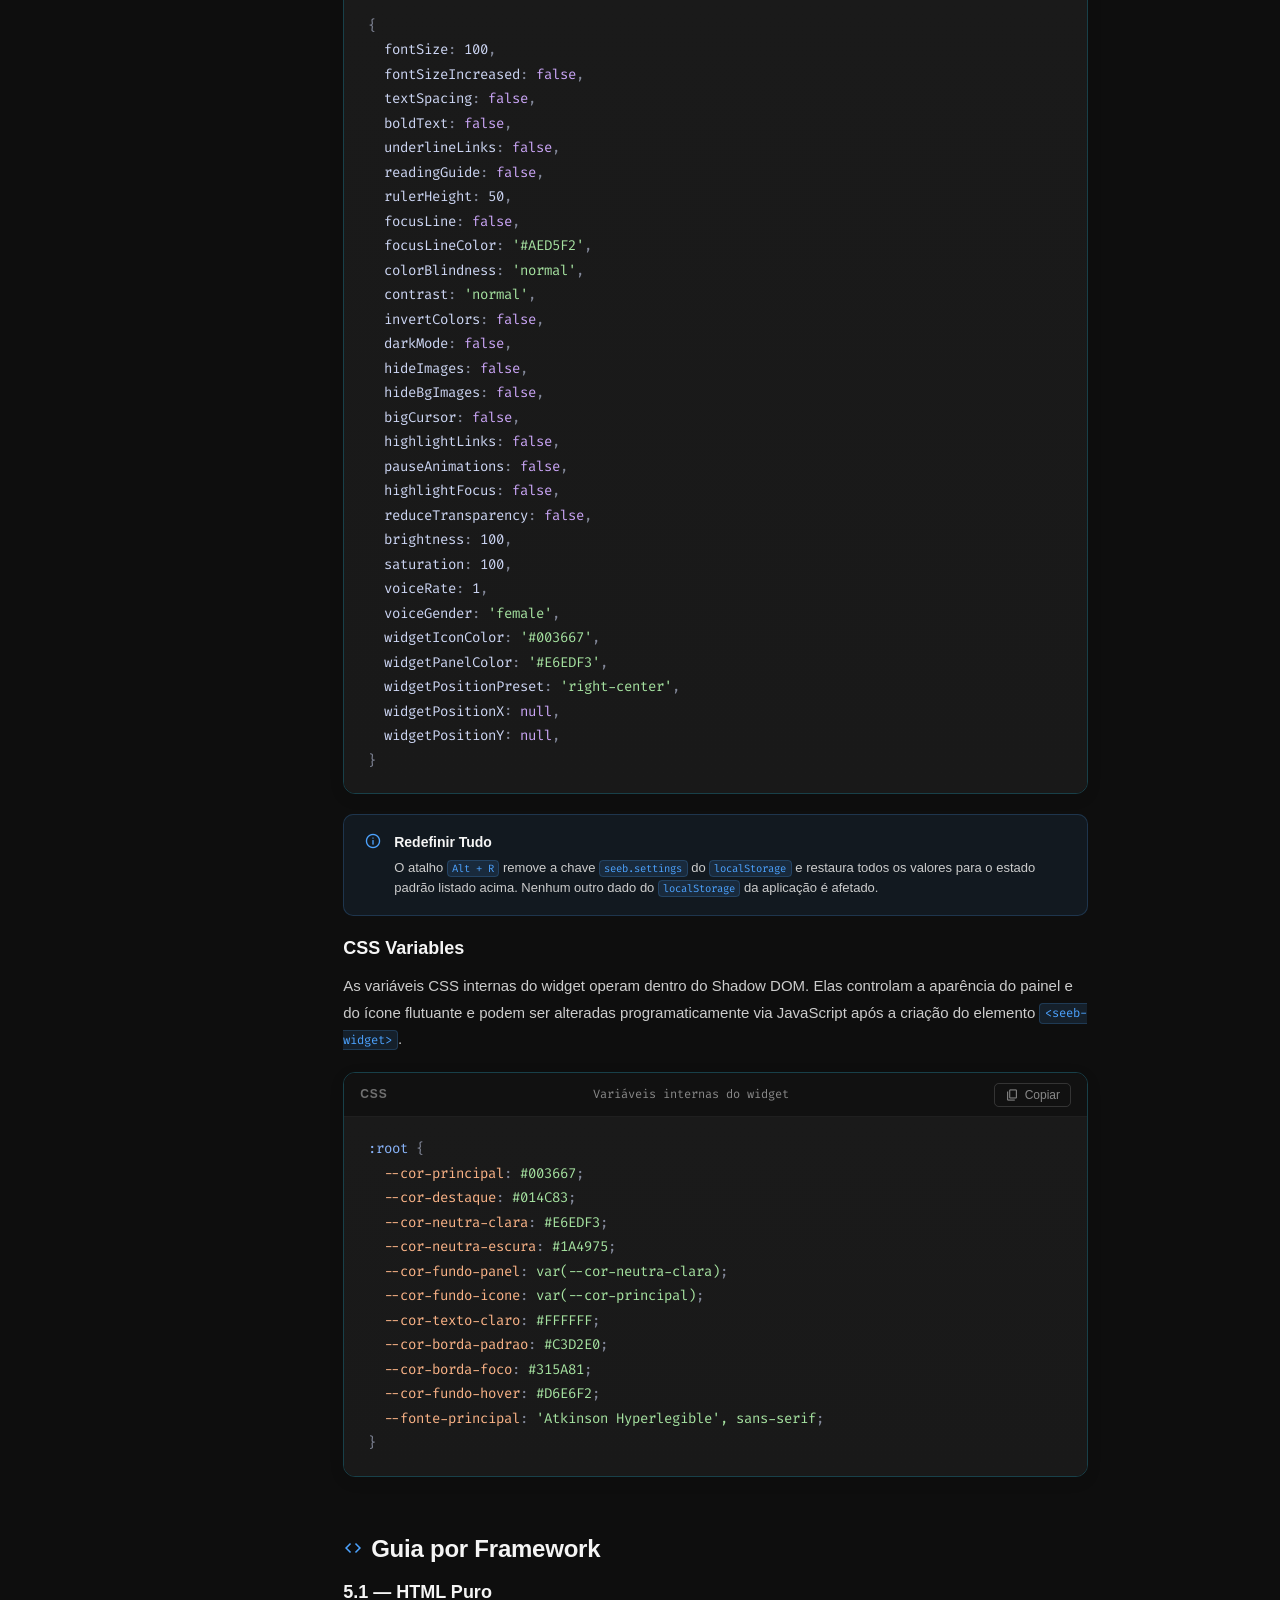
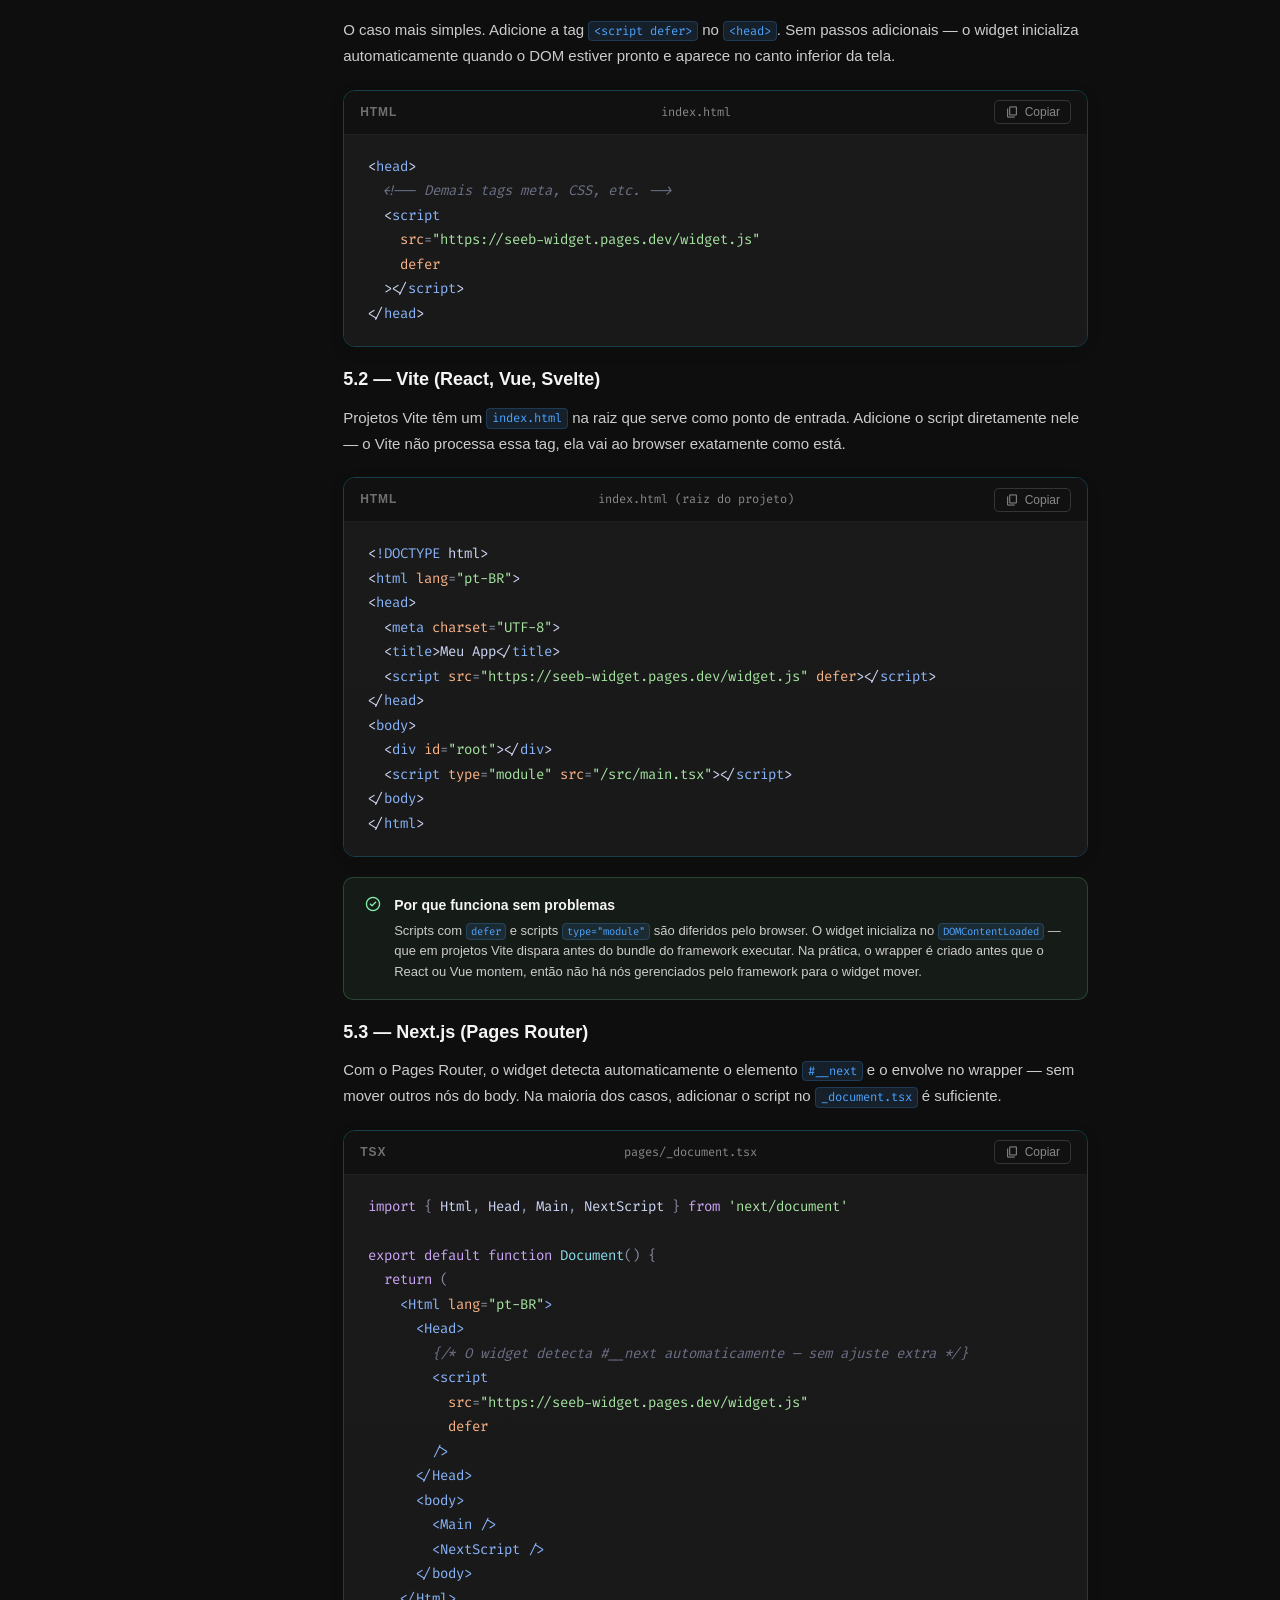
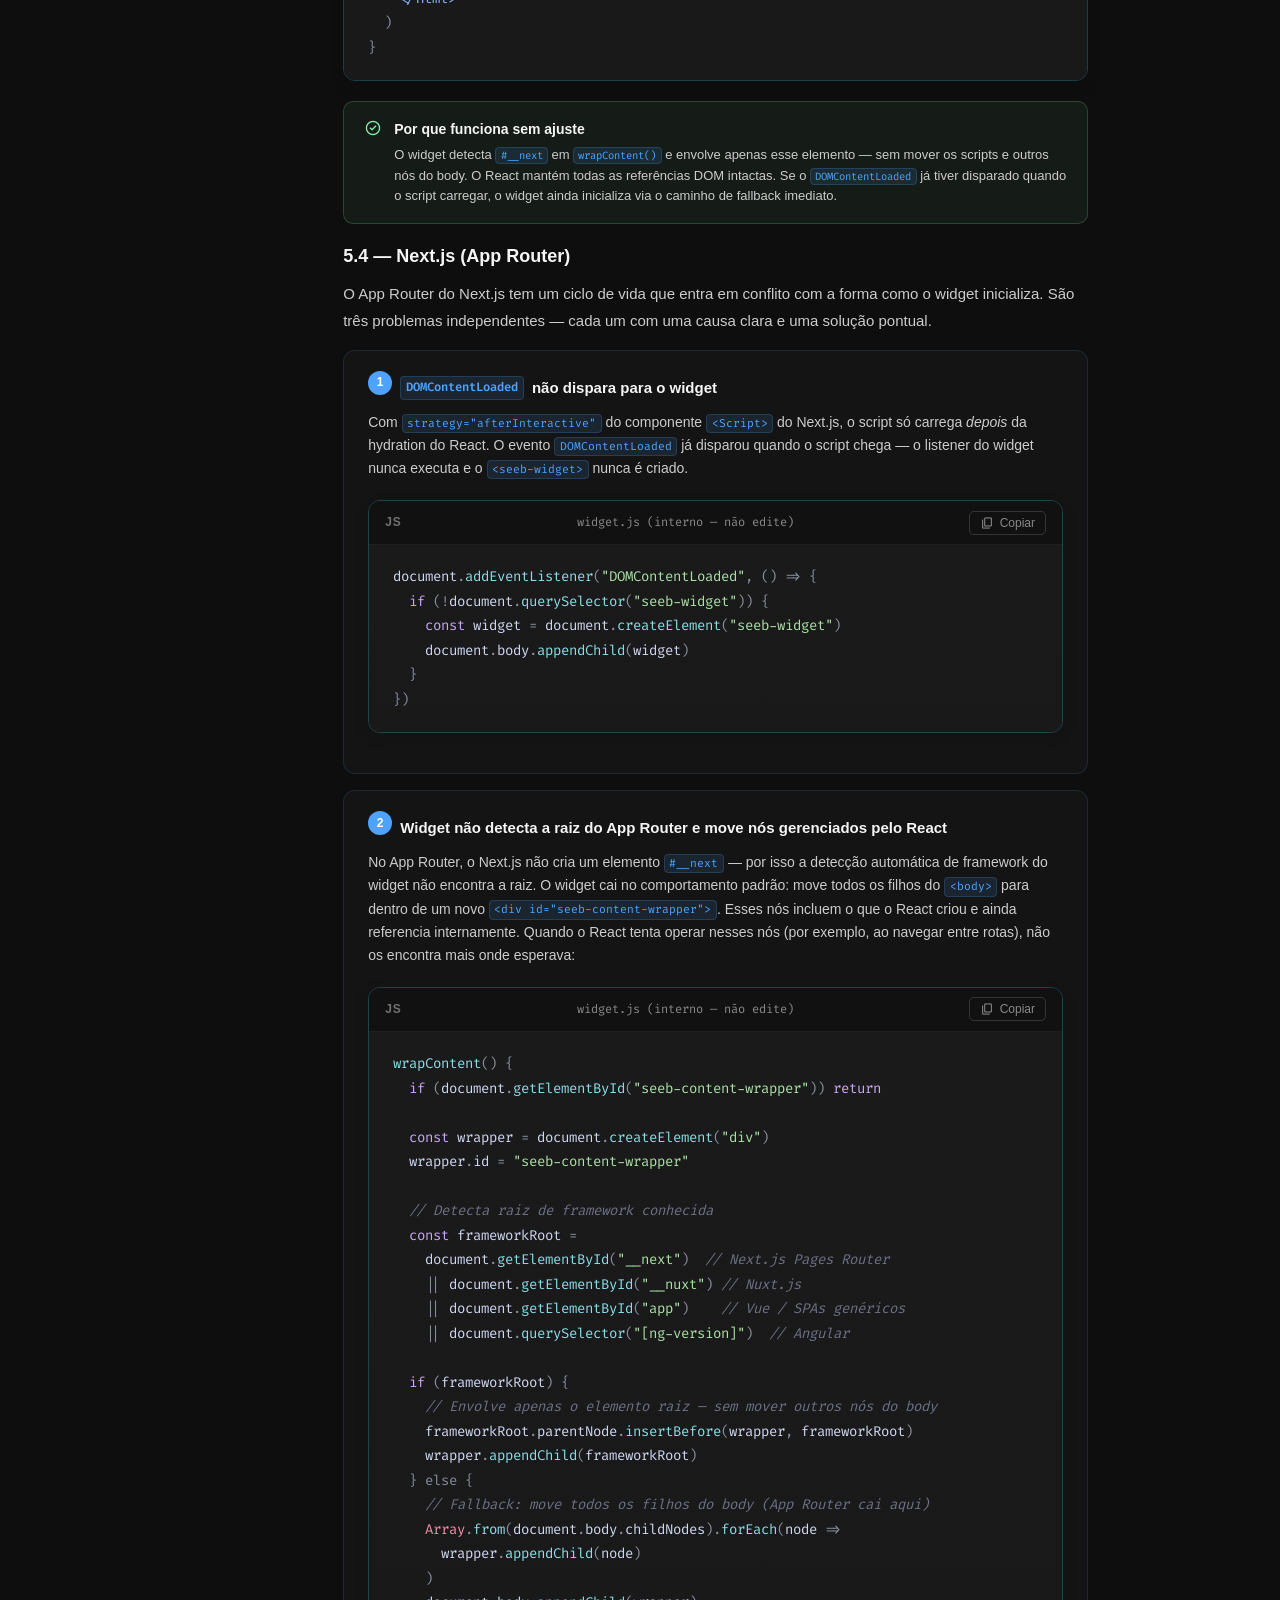
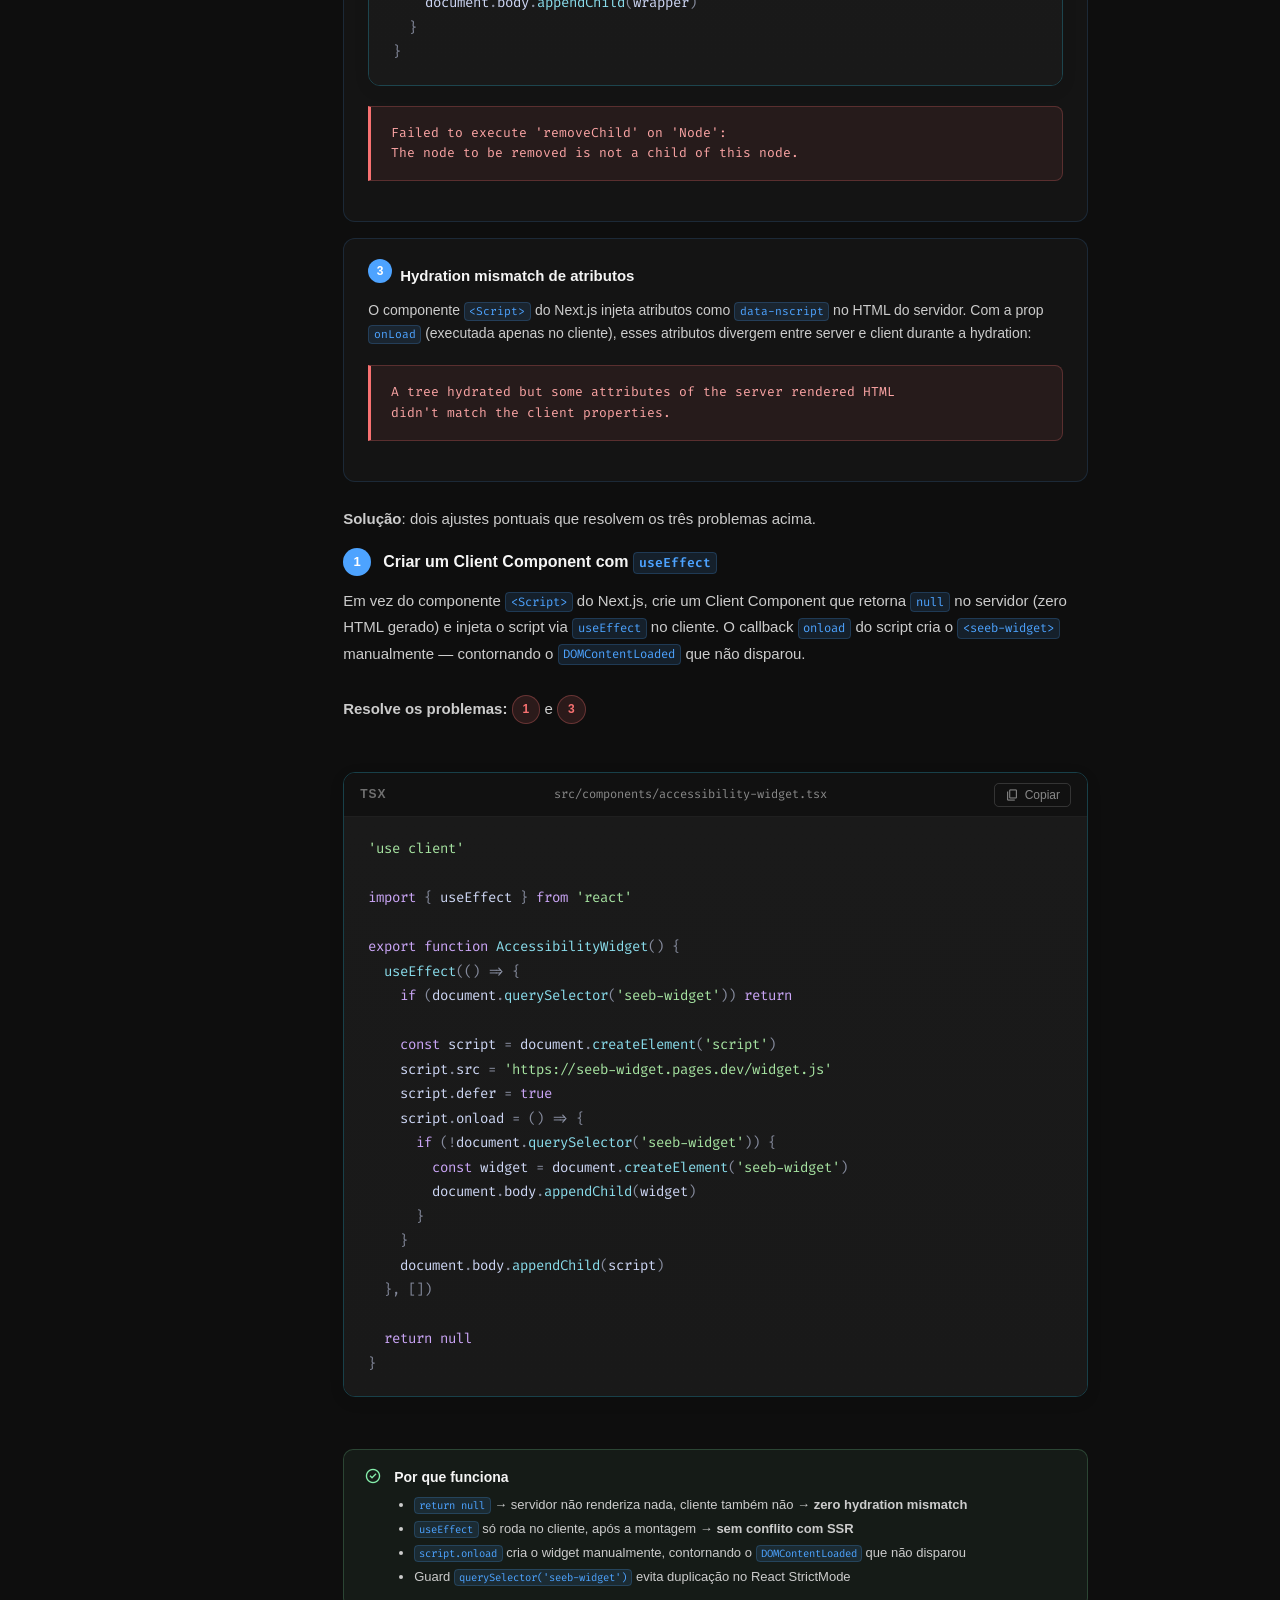
==== commit 2fe6f06e: "Add files via upload" ====
--- a/docs.html
+++ b/docs.html
@@ -1,1650 +1,1890 @@
-<!DOCTYPE html>
-<html lang="pt-BR">
-<head>
-    <meta charset="UTF-8">
-    <meta name="viewport" content="width=device-width, initial-scale=1.0">
-    <title>Documentação do Widget — SeeB</title>
-    <meta name="description" content="Documentação completa do widget de acessibilidade SeeB: instalação básica, compatibilidade com React, Next.js App Router, Vue, Angular e guias por framework.">
-    <meta name="robots" content="index, follow">
-
-    <link rel="shortcut icon" href="./src/assets/icons/favicon.ico" type="image/x-icon">
-
-    <link rel="preconnect" href="https://fonts.googleapis.com">
-    <link rel="preconnect" href="https://fonts.gstatic.com" crossorigin>
-    <link href="https://fonts.googleapis.com/css2?family=Material+Symbols+Outlined:opsz,wght,FILL,GRAD@20..48,100..700,0..1,-50..200&display=swap" rel="stylesheet">
-    <link href="https://fonts.googleapis.com/icon?family=Material+Icons&display=swap" rel="stylesheet">
-    <link href="https://fonts.googleapis.com/css2?family=Fira+Code:wght@400;500&display=swap" rel="stylesheet">
-
-    <link rel="stylesheet" href="./src/css/base.css">
-    <link rel="stylesheet" href="./src/css/docs.css">
-</head>
-
-<body>
-
-    <!-- ===== HEADER ===== -->
-    <header class="docs-header">
-        <div class="docs-header-content">
-            <a href="index.html" class="docs-back-btn" aria-label="Voltar para a página principal do SeeB">
-                <span class="material-symbols-outlined" style="font-size:1rem;">arrow_back</span>
-                Voltar para o SeeB
-            </a>
-
-            <div class="docs-header-divider" aria-hidden="true"></div>
-
-            <a href="index.html" class="docs-header-logo" aria-label="Página principal SeeB">
-                <img src="./src/assets/images/Logo.png" alt="SeeB">
-                <span class="docs-header-logo-text">SeeB</span>
-                <span class="docs-header-logo-badge">Docs</span>
-            </a>
-
-            <div class="docs-header-spacer"></div>
-
-            <button id="docs-theme-toggle" class="docs-theme-toggle" aria-label="Alternar tema escuro/claro">
-                <span class="material-symbols-outlined" id="docs-theme-icon" style="font-size:1.125rem;">light_mode</span>
-            </button>
-        </div>
-    </header>
-
-    <!-- ===== MAIN LAYOUT ===== -->
-    <div class="docs-layout">
-
-        <!-- ===== SIDEBAR ===== -->
-        <aside class="docs-sidebar" aria-label="Navegação da documentação">
-            <div class="docs-sidebar-inner">
-
-                <div class="sidebar-section">
-                    <div class="sidebar-section-title">Introdução</div>
-                    <ul class="sidebar-nav" role="list">
-                        <li><a href="#introducao" class="sidebar-link">O que é o SeeB Widget</a></li>
-                        <li><a href="#quando-usar" class="sidebar-link">Quando usar</a></li>
-                        <li><a href="#quando-nao-usar" class="sidebar-link">Quando não usar</a></li>
-                    </ul>
-                </div>
-
-                <div class="sidebar-divider" aria-hidden="true"></div>
-
-                <div class="sidebar-section">
-                    <div class="sidebar-section-title">Instalação</div>
-                    <ul class="sidebar-nav" role="list">
-                        <li><a href="#instalacao" class="sidebar-link">Instalação Básica</a></li>
-                        <li><a href="#funcionamento" class="sidebar-link">Como funciona internamente</a></li>
-                        <li><a href="#compatibilidade" class="sidebar-link">Compatibilidade</a></li>
-                    </ul>
-                </div>
-
-                <div class="sidebar-divider" aria-hidden="true"></div>
-
-                <div class="sidebar-section">
-                    <div class="sidebar-section-title">Funcionalidades</div>
-                    <ul class="sidebar-nav" role="list">
-                        <li><a href="#daltonismo" class="sidebar-link">Daltonismo</a></li>
-                        <li><a href="#contraste" class="sidebar-link">Contraste</a></li>
-                        <li><a href="#ampliacao-leitura" class="sidebar-link">Ampliação e Leitura</a></li>
-                        <li><a href="#visibilidade" class="sidebar-link">Visibilidade</a></li>
-                        <li><a href="#interacao" class="sidebar-link">Interação</a></li>
-                    </ul>
-                </div>
-
-                <div class="sidebar-divider" aria-hidden="true"></div>
-
-                <div class="sidebar-section">
-                    <div class="sidebar-section-title">Configuração</div>
-                    <ul class="sidebar-nav" role="list">
-                        <li><a href="#aparencia" class="sidebar-link">Aparência</a></li>
-                        <li><a href="#posicao-widget" class="sidebar-link">Posição do Widget</a></li>
-                        <li><a href="#atalhos-teclado" class="sidebar-link">Atalhos de Teclado</a></li>
-                        <li><a href="#persistencia" class="sidebar-link">Persistência</a></li>
-                        <li><a href="#css-variables" class="sidebar-link">CSS Variables</a></li>
-                    </ul>
-                </div>
-
-                <div class="sidebar-divider" aria-hidden="true"></div>
-
-                <div class="sidebar-section">
-                    <div class="sidebar-section-title">Guia por Framework</div>
-                    <ul class="sidebar-nav" role="list">
-                        <li><a href="#html-puro" class="sidebar-link">HTML Puro</a></li>
-                        <li><a href="#vite" class="sidebar-link">Vite</a></li>
-                        <li>
-                            <a href="#nextjs" class="sidebar-link">Next.js (App Router)</a>
-                            <ul class="sidebar-nav-sub" role="list">
-                                <li><a href="#nextjs-problemas" class="sidebar-link">Por que quebra</a></li>
-                                <li><a href="#nextjs-solucao" class="sidebar-link">Solução completa</a></li>
-                            </ul>
-                        </li>
-                        <li><a href="#vue" class="sidebar-link">Vue</a></li>
-                        <li><a href="#angular" class="sidebar-link">Angular</a></li>
-                    </ul>
-                </div>
-
-                <div class="sidebar-divider" aria-hidden="true"></div>
-
-                <div class="sidebar-section">
-                    <div class="sidebar-section-title">Referência</div>
-                    <ul class="sidebar-nav" role="list">
-                        <li><a href="#problemas" class="sidebar-link">Problemas Conhecidos</a></li>
-                        <li><a href="#boas-praticas" class="sidebar-link">Boas Práticas</a></li>
-                        <li><a href="#filosofia" class="sidebar-link">Filosofia do Projeto</a></li>
-                    </ul>
-                </div>
-
-                <div class="sidebar-divider" aria-hidden="true"></div>
-
-                <div class="sidebar-section">
-                    <div class="sidebar-section-title">Links</div>
-                    <ul class="sidebar-nav" role="list">
-                        <li><a href="https://github.com/devrafcks/seeb-widget" target="_blank" rel="noopener noreferrer" class="sidebar-link">Repositório GitHub ↗</a></li>
-                        <li><a href="index.html#widget-section" class="sidebar-link">Página do Widget</a></li>
-                        <li><a href="index.html#faq-section" class="sidebar-link">FAQ</a></li>
-                    </ul>
-                </div>
-
-            </div>
-        </aside>
-
-        <!-- ===== MAIN CONTENT ===== -->
-        <main class="docs-main" id="main-content">
-
-            <!-- Breadcrumb -->
-            <nav class="docs-breadcrumb" aria-label="Caminho de navegação">
-                <a href="index.html">SeeB</a>
-                <span class="docs-breadcrumb-sep" aria-hidden="true">/</span>
-                <a href="index.html#widget-section">Widget</a>
-                <span class="docs-breadcrumb-sep" aria-hidden="true">/</span>
-                <span>Documentação</span>
-            </nav>
-
-            <h1 class="docs-page-title">Documentação Oficial do Widget</h1>
-            <p class="docs-page-subtitle">
-                Guia completo de integração do widget de acessibilidade SeeB — da instalação básica em HTML estático até frameworks modernos com SSR. Inclui causas, soluções e exemplos de código prontos para produção.
-            </p>
-
-            <div class="docs-page-divider" aria-hidden="true"></div>
-
-
-            <!-- ============================================================
-                 SEÇÃO 1 — INTRODUÇÃO
-            ============================================================ -->
-            <section class="docs-section" aria-labelledby="introducao-title">
-                <span class="docs-section-anchor" id="introducao" aria-hidden="true"></span>
-                <h2 class="docs-h2" id="introducao-title">
-                    <span class="material-symbols-outlined section-icon" aria-hidden="true">info</span>
-                    Introdução
-                </h2>
-
-                <span class="docs-section-anchor" id="o-que-e" aria-hidden="true"></span>
-                <h3 class="docs-h3">O que é o SeeB Widget</h3>
-                <p class="docs-p">
-                    O SeeB Widget é um painel de acessibilidade <strong>client-side</strong> que você adiciona a qualquer site com uma única tag <code class="docs-inline-code">&lt;script&gt;</code>. Ele injeta um Custom Element (<code class="docs-inline-code">&lt;seeb-widget&gt;</code>) no DOM, expondo controles de acessibilidade aos usuários finais: ajuste de tamanho de fonte, contraste, filtros de daltonismo, modo de foco e espaçamento de texto.
-                </p>
-                <p class="docs-p">
-                    Tudo acontece no navegador. O widget não faz chamadas externas durante o uso, não coleta dados e não depende de nenhum backend. As preferências do usuário são salvas em <code class="docs-inline-code">localStorage</code>.
-                </p>
-
-                <span class="docs-section-anchor" id="quando-usar" aria-hidden="true"></span>
-                <h3 class="docs-h3">Quando usar</h3>
-                <p class="docs-p">
-                    O widget é adequado para qualquer projeto que renderize HTML no browser sem restrições severas sobre manipulação do DOM global. Funciona bem em:
-                </p>
-                <ul class="docs-why-list">
-                    <li>
-                        <span class="material-symbols-outlined check-icon" aria-hidden="true">check_circle</span>
-                        Sites estáticos, blogs e landing pages
-                    </li>
-                    <li>
-                        <span class="material-symbols-outlined check-icon" aria-hidden="true">check_circle</span>
-                        SPAs com React, Vue ou Svelte via Vite ou CRA
-                    </li>
-                    <li>
-                        <span class="material-symbols-outlined check-icon" aria-hidden="true">check_circle</span>
-                        Next.js App Router — com os dois ajustes documentados neste guia
-                    </li>
-                    <li>
-                        <span class="material-symbols-outlined check-icon" aria-hidden="true">check_circle</span>
-                        Aplicações Angular — com as ressalvas desta documentação
-                    </li>
-                    <li>
-                        <span class="material-symbols-outlined check-icon" aria-hidden="true">check_circle</span>
-                        Qualquer projeto onde você controla o <code class="docs-inline-code">index.html</code>
-                    </li>
-                </ul>
-
-                <span class="docs-section-anchor" id="quando-nao-usar" aria-hidden="true"></span>
-                <h3 class="docs-h3">Quando não usar</h3>
-                <div class="docs-callout docs-callout-warning" role="note">
-                    <span class="material-symbols-outlined docs-callout-icon" aria-hidden="true">warning</span>
-                    <div class="docs-callout-body">
-                        <div class="docs-callout-title">Cenários com risco real de conflito</div>
-                        <div class="docs-callout-text">
-                            <ul>
-                                <li>Projetos que manipulam diretamente os filhos imediatos do <code class="docs-inline-code">&lt;body&gt;</code> por fora do framework — o widget cria um wrapper em torno deles e pode desorganizar referências DOM</li>
-                                <li>Ambientes com CSP (Content Security Policy) restritivo que bloqueia scripts de domínios externos sem allowlist explícita</li>
-                                <li>Microfrontends com múltiplos runtimes independentes gerenciando o mesmo <code class="docs-inline-code">&lt;body&gt;</code></li>
-                                <li>Projetos que já possuem outro widget de acessibilidade que também manipula o DOM global do body</li>
-                            </ul>
-                        </div>
-                    </div>
-                </div>
-            </section>
-
-
-            <!-- ============================================================
-                 SEÇÃO 2 — INSTALAÇÃO BÁSICA
-            ============================================================ -->
-            <section class="docs-section" aria-labelledby="instalacao-title">
-                <span class="docs-section-anchor" id="instalacao" aria-hidden="true"></span>
-                <h2 class="docs-h2" id="instalacao-title">
-                    <span class="material-symbols-outlined section-icon" aria-hidden="true">download</span>
-                    Instalação Básica
-                </h2>
-                <p class="docs-p">
-                    Para a maioria dos projetos, adicionar o script é suficiente. O widget se auto-inicializa quando o DOM estiver pronto.
-                </p>
-
-                <div class="docs-code-block" role="region" aria-label="Código de instalação básica">
-                    <div class="docs-code-header">
-                        <span class="docs-code-lang">html</span>
-                        <span class="docs-code-filename">index.html</span>
-                        <button class="docs-code-copy-btn" data-copy-target="code-basico" aria-label="Copiar código de instalação">
-                            <span class="material-symbols-outlined" aria-hidden="true">content_copy</span>
-                            Copiar
-                        </button>
-                    </div>
-                    <div class="docs-code-body">
-                        <pre id="code-basico">&lt;<span class="tok-tag">!DOCTYPE</span> <span class="tok-plain">html</span>&gt;
-&lt;<span class="tok-tag">html</span> <span class="tok-attr">lang</span><span class="tok-punct">=</span><span class="tok-value">"pt-BR"</span>&gt;
-&lt;<span class="tok-tag">head</span>&gt;
-  &lt;<span class="tok-tag">meta</span> <span class="tok-attr">charset</span><span class="tok-punct">=</span><span class="tok-value">"UTF-8"</span>&gt;
-  &lt;<span class="tok-tag">title</span>&gt;Meu Site&lt;/<span class="tok-tag">title</span>&gt;
-
-  <span class="tok-comment">&lt;!-- Funciona no &lt;head&gt; com defer ou antes de &lt;/body&gt; --&gt;</span>
-  &lt;<span class="tok-tag">script</span>
-    <span class="tok-attr">src</span><span class="tok-punct">=</span><span class="tok-value">"https://seeb-widget.pages.dev/widget.js"</span>
-    <span class="tok-attr">defer</span>
-  &gt;&lt;/<span class="tok-tag">script</span>&gt;
-&lt;/<span class="tok-tag">head</span>&gt;
-&lt;<span class="tok-tag">body</span>&gt;
-  <span class="tok-comment">&lt;!-- Seu conteúdo aqui --&gt;</span>
-&lt;/<span class="tok-tag">body</span>&gt;
-&lt;/<span class="tok-tag">html</span>&gt;</pre>
-                    </div>
-                </div>
-
-                <div class="docs-callout docs-callout-info" role="note">
-                    <span class="material-symbols-outlined docs-callout-icon" aria-hidden="true">info</span>
-                    <div class="docs-callout-body">
-                        <div class="docs-callout-title">Por que usar <code class="docs-inline-code">defer</code></div>
-                        <div class="docs-callout-text">
-                            O atributo <code class="docs-inline-code">defer</code> faz o browser baixar o script em paralelo com o HTML, mas executa apenas após o parsing completo do documento. Isso evita bloqueio de render e garante que o DOM está disponível quando o widget inicializa. Colocar o script antes de <code class="docs-inline-code">&lt;/body&gt;</code> sem <code class="docs-inline-code">defer</code> tem efeito equivalente em HTML estático — mas <code class="docs-inline-code">defer</code> no <code class="docs-inline-code">&lt;head&gt;</code> é preferível porque permite que o download comece mais cedo.
-                        </div>
-                    </div>
-                </div>
-            </section>
-
-
-            <!-- ============================================================
-                 SEÇÃO 3 — FUNCIONAMENTO INTERNO
-            ============================================================ -->
-            <section class="docs-section" aria-labelledby="funcionamento-title">
-                <span class="docs-section-anchor" id="funcionamento" aria-hidden="true"></span>
-                <h2 class="docs-h2" id="funcionamento-title">
-                    <span class="material-symbols-outlined section-icon" aria-hidden="true">settings</span>
-                    Como funciona internamente
-                </h2>
-                <p class="docs-p">
-                    Entender o que o widget faz ao inicializar é essencial para prever e evitar conflitos em ambientes mais complexos.
-                </p>
-
-                <div class="docs-problem-list">
-                    <div class="docs-problem-card">
-                        <div class="docs-problem-title">
-                            <div class="docs-problem-number" aria-label="Passo 1">1</div>
-                            Aguarda o <code class="docs-inline-code">DOMContentLoaded</code>
-                        </div>
-                        <p class="docs-problem-desc">
-                            O widget registra um listener para o evento <code class="docs-inline-code">DOMContentLoaded</code>. Quando dispara, ele verifica se um <code class="docs-inline-code">&lt;seeb-widget&gt;</code> já existe no DOM. Se não existir, cria e injeta no <code class="docs-inline-code">&lt;body&gt;</code>. Em HTML estático e SPAs com Vite, esse evento sempre dispara antes da execução do widget — não há problema. Em Next.js com SSR e carregamento tardio do script, o evento pode já ter disparado quando o script é finalmente executado.
-                        </p>
-                    </div>
-
-                    <div class="docs-problem-card">
-                        <div class="docs-problem-title">
-                            <div class="docs-problem-number" aria-label="Passo 2">2</div>
-                            Cria o wrapper <code class="docs-inline-code">#seeb-content-wrapper</code>
-                        </div>
-                        <p class="docs-problem-desc">
-                            O widget chama <code class="docs-inline-code">wrapContent()</code>, que verifica se existe um <code class="docs-inline-code">&lt;div id="seeb-content-wrapper"&gt;</code> no body. Se não existir, ele cria esse div e <strong>move todos os filhos atuais do <code class="docs-inline-code">&lt;body&gt;</code> para dentro dele</strong>. Isso isola o conteúdo da página para que estilos de acessibilidade possam ser aplicados de forma controlada. O problema surge quando os nós movidos são gerenciados por um framework — o React ou Angular ainda referencia as posições originais e falha ao tentar operá-los depois.
-                        </p>
-                    </div>
-
-                    <div class="docs-problem-card">
-                        <div class="docs-problem-title">
-                            <div class="docs-problem-number" aria-label="Passo 3">3</div>
-                            Injeta o elemento <code class="docs-inline-code">&lt;seeb-widget&gt;</code>
-                        </div>
-                        <p class="docs-problem-desc">
-                            O Custom Element é adicionado diretamente ao <code class="docs-inline-code">&lt;body&gt;</code> — fora do wrapper. Ele contém o painel de controles via Shadow DOM e toda a lógica de persistência de preferências em <code class="docs-inline-code">localStorage</code>. Opera como overlay independente e não interfere com o conteúdo da página.
-                        </p>
-                    </div>
-                </div>
-
-                <div class="docs-callout docs-callout-info" role="note">
-                    <span class="material-symbols-outlined docs-callout-icon" aria-hidden="true">lightbulb</span>
-                    <div class="docs-callout-body">
-                        <div class="docs-callout-title">O ponto crítico de todos os conflitos</div>
-                        <div class="docs-callout-text">
-                            A maioria dos problemas de integração vem do passo 2. A solução universal é <strong>pré-criar o <code class="docs-inline-code">&lt;div id="seeb-content-wrapper"&gt;</code> antes que o widget inicialize</strong>. Com o div já existente, o widget encontra a condição <code class="docs-inline-code">if (!wrapper)</code> como <strong>false</strong> e não move nenhum nó do DOM.
-                        </div>
-                    </div>
-                </div>
-            </section>
-
-
-            <!-- ============================================================
-                 SEÇÃO 4 — COMPATIBILIDADE
-            ============================================================ -->
-            <section class="docs-section" aria-labelledby="compatibilidade-title">
-                <span class="docs-section-anchor" id="compatibilidade" aria-hidden="true"></span>
-                <h2 class="docs-h2" id="compatibilidade-title">
-                    <span class="material-symbols-outlined section-icon" aria-hidden="true">devices</span>
-                    Compatibilidade por ambiente
-                </h2>
-
-                <div class="docs-table-wrapper" role="region" aria-label="Tabela de compatibilidade por ambiente">
-                    <table class="docs-table">
-                        <thead>
-                            <tr>
-                                <th scope="col">Ambiente</th>
-                                <th scope="col">Funciona?</th>
-                                <th scope="col">Observação</th>
-                            </tr>
-                        </thead>
-                        <tbody>
-                            <tr>
-                                <td><strong>HTML Estático</strong></td>
-                                <td><span class="docs-badge docs-badge-yes">✓ Sim</span></td>
-                                <td>Adicione o <code class="docs-inline-code">&lt;script defer&gt;</code> no <code class="docs-inline-code">&lt;head&gt;</code></td>
-                            </tr>
-                            <tr>
-                                <td><strong>React + Vite / CRA</strong></td>
-                                <td><span class="docs-badge docs-badge-yes">✓ Sim</span></td>
-                                <td>Adicione no <code class="docs-inline-code">index.html</code> da raiz</td>
-                            </tr>
-                            <tr>
-                                <td><strong>Vue + Vite</strong></td>
-                                <td><span class="docs-badge docs-badge-yes">✓ Sim</span></td>
-                                <td>Adicione no <code class="docs-inline-code">index.html</code>; atenção se usar <code class="docs-inline-code">Teleport to="body"</code></td>
-                            </tr>
-                            <tr>
-                                <td><strong>Astro</strong></td>
-                                <td><span class="docs-badge docs-badge-yes">✓ Sim</span></td>
-                                <td>Adicione no layout base com <code class="docs-inline-code">is:inline</code></td>
-                            </tr>
-                            <tr>
-                                <td><strong>Next.js Pages Router</strong></td>
-                                <td><span class="docs-badge docs-badge-partial">~ Com ajuste</span></td>
-                                <td>Pre-criar o <code class="docs-inline-code">#seeb-content-wrapper</code> no <code class="docs-inline-code">_document.tsx</code></td>
-                            </tr>
-                            <tr>
-                                <td><strong>Next.js App Router</strong></td>
-                                <td><span class="docs-badge docs-badge-partial">~ Com ajuste</span></td>
-                                <td>Requer componente Client + wrapper no layout — veja o guia completo abaixo</td>
-                            </tr>
-                            <tr>
-                                <td><strong>Angular</strong></td>
-                                <td><span class="docs-badge docs-badge-partial">~ Com ajuste</span></td>
-                                <td>Funciona na maioria dos casos; com SSR requer guard de plataforma</td>
-                            </tr>
-                            <tr>
-                                <td><strong>SvelteKit (SSR)</strong></td>
-                                <td><span class="docs-badge docs-badge-partial">~ Com ajuste</span></td>
-                                <td>Use <code class="docs-inline-code">browser</code> guard do SvelteKit antes de injetar o script</td>
-                            </tr>
-                        </tbody>
-                    </table>
-                </div>
-            </section>
-
-
-            <!-- ============================================================
-                 SEÇÃO 5 — FUNCIONALIDADES
-            ============================================================ -->
-            <section class="docs-section" aria-labelledby="funcionalidades-title">
-                <span class="docs-section-anchor" id="funcionalidades" aria-hidden="true"></span>
-                <h2 class="docs-h2" id="funcionalidades-title">
-                    <span class="material-symbols-outlined section-icon" aria-hidden="true">tune</span>
-                    Funcionalidades
-                </h2>
-                <p class="docs-p">
-                    O widget expõe um painel completo de acessibilidade com controles agrupados em cinco categorias. Todas as preferências são salvas automaticamente em <code class="docs-inline-code">localStorage</code> e restauradas na próxima visita. Cada funcionalidade tem um atalho de teclado próprio com o modificador <code class="docs-inline-code">Alt +</code>.
-                </p>
-
-                <!-- Daltonismo -->
-                <span class="docs-section-anchor" id="daltonismo" aria-hidden="true"></span>
-                <h3 class="docs-h3">Daltonismo</h3>
-                <p class="docs-p">
-                    Aplica filtros SVG <code class="docs-inline-code">feColorMatrix</code> combinados com outros filtros ativos via inline style. Os filtros de daltonismo, contraste, inverter e modo escuro são sempre compostos numa única propriedade <code class="docs-inline-code">filter</code>, eliminando conflitos de especificidade CSS.
-                </p>
-
-                <div class="docs-table-wrapper" role="region" aria-label="Opções de filtro de daltonismo">
-                    <table class="docs-table">
-                        <thead>
-                            <tr>
-                                <th scope="col">Opção</th>
-                                <th scope="col">Atalho</th>
-                            </tr>
-                        </thead>
-                        <tbody>
-                            <tr><td>Normal</td><td><code class="docs-inline-code">Alt + 1</code></td></tr>
-                            <tr><td>Protanopia</td><td><code class="docs-inline-code">Alt + 2</code></td></tr>
-                            <tr><td>Deuteranopia</td><td><code class="docs-inline-code">Alt + 3</code></td></tr>
-                            <tr><td>Tritanopia</td><td><code class="docs-inline-code">Alt + 4</code></td></tr>
-                            <tr><td>Monocromático</td><td><code class="docs-inline-code">Alt + 5</code></td></tr>
-                        </tbody>
-                    </table>
-                </div>
-
-                <!-- Contraste -->
-                <span class="docs-section-anchor" id="contraste" aria-hidden="true"></span>
-                <h3 class="docs-h3">Contraste</h3>
-                <p class="docs-p">
-                    Ativa alto contraste via <code class="docs-inline-code">contrast(1.5) saturate(1.5)</code>. Mutuamente combinável com os demais filtros na mesma propriedade <code class="docs-inline-code">filter</code>.
-                </p>
-
-                <div class="docs-table-wrapper" role="region" aria-label="Opções de contraste">
-                    <table class="docs-table">
-                        <thead>
-                            <tr>
-                                <th scope="col">Opção</th>
-                                <th scope="col">Atalho</th>
-                            </tr>
-                        </thead>
-                        <tbody>
-                            <tr><td>Normal</td><td>—</td></tr>
-                            <tr><td>Alto contraste</td><td><code class="docs-inline-code">Alt + C</code></td></tr>
-                        </tbody>
-                    </table>
-                </div>
-
-                <!-- Ampliação e Leitura -->
-                <span class="docs-section-anchor" id="ampliacao-leitura" aria-hidden="true"></span>
-                <h3 class="docs-h3">Ampliação e Leitura</h3>
-                <p class="docs-p">
-                    Conjunto de controles que melhoram a legibilidade do conteúdo sem alterar o layout da página.
-                </p>
-
-                <div class="docs-table-wrapper" role="region" aria-label="Funcionalidades de ampliação e leitura">
-                    <table class="docs-table">
-                        <thead>
-                            <tr>
-                                <th scope="col">Funcionalidade</th>
-                                <th scope="col">Atalho</th>
-                                <th scope="col">Descrição</th>
-                            </tr>
-                        </thead>
-                        <tbody>
-                            <tr>
-                                <td><strong>Ampliar Texto</strong></td>
-                                <td><code class="docs-inline-code">Alt + T</code></td>
-                                <td>Alterna <code class="docs-inline-code">font-size</code> entre 100% e 125% no <code class="docs-inline-code">&lt;html&gt;</code></td>
-                            </tr>
-                            <tr>
-                                <td><strong>Espaçamento</strong></td>
-                                <td><code class="docs-inline-code">Alt + E</code></td>
-                                <td><code class="docs-inline-code">word-spacing: 2px</code>, <code class="docs-inline-code">letter-spacing: 0.12em</code>, <code class="docs-inline-code">line-height: 1.8</code></td>
-                            </tr>
-                            <tr>
-                                <td><strong>Negrito</strong></td>
-                                <td><code class="docs-inline-code">Alt + B</code></td>
-                                <td><code class="docs-inline-code">font-weight: 700</code> em todos os elementos do conteúdo</td>
-                            </tr>
-                            <tr>
-                                <td><strong>Sublinhar Links</strong></td>
-                                <td><code class="docs-inline-code">Alt + U</code></td>
-                                <td><code class="docs-inline-code">text-decoration: underline</code> com <code class="docs-inline-code">thickness: 2px</code> em todos os <code class="docs-inline-code">&lt;a&gt;</code></td>
-                            </tr>
-                            <tr>
-                                <td><strong>Guia de Leitura</strong></td>
-                                <td><code class="docs-inline-code">Alt + G</code></td>
-                                <td>Régua horizontal que segue o mouse, com throttle via <code class="docs-inline-code">requestAnimationFrame</code>. Altura configurável via slider (10px a 200px)</td>
-                            </tr>
-                            <tr>
-                                <td><strong>Linha de Foco</strong></td>
-                                <td><code class="docs-inline-code">Alt + F</code></td>
-                                <td>Destaca o elemento sob o cursor com cor de fundo configurável via color picker</td>
-                            </tr>
-                        </tbody>
-                    </table>
-                </div>
-
-                <!-- Visibilidade -->
-                <span class="docs-section-anchor" id="visibilidade" aria-hidden="true"></span>
-                <h3 class="docs-h3">Visibilidade</h3>
-                <p class="docs-p">
-                    Controles que alteram a aparência visual da página inteira. Imagens e vídeos são re-invertidos automaticamente nos modos que aplicam inversão, para manter sua aparência natural.
-                </p>
-
-                <div class="docs-table-wrapper" role="region" aria-label="Funcionalidades de visibilidade">
-                    <table class="docs-table">
-                        <thead>
-                            <tr>
-                                <th scope="col">Funcionalidade</th>
-                                <th scope="col">Atalho</th>
-                                <th scope="col">Descrição</th>
-                            </tr>
-                        </thead>
-                        <tbody>
-                            <tr>
-                                <td><strong>Inverter Cores</strong></td>
-                                <td><code class="docs-inline-code">Alt + I</code></td>
-                                <td><code class="docs-inline-code">filter: invert(1)</code> no wrapper de conteúdo. Imagens e vídeos são re-invertidos para manter aparência natural</td>
-                            </tr>
-                            <tr>
-                                <td><strong>Modo Escuro</strong></td>
-                                <td><code class="docs-inline-code">Alt + D</code></td>
-                                <td><code class="docs-inline-code">filter: invert(0.9) hue-rotate(180deg)</code>. Imagens e vídeos re-invertidos. Mutuamente exclusivo com Inverter Cores</td>
-                            </tr>
-                            <tr>
-                                <td><strong>Ocultar Imagens</strong></td>
-                                <td><code class="docs-inline-code">Alt + H</code></td>
-                                <td><code class="docs-inline-code">visibility: hidden</code> em <code class="docs-inline-code">img</code>, <code class="docs-inline-code">video</code> e <code class="docs-inline-code">picture</code></td>
-                            </tr>
-                            <tr>
-                                <td><strong>Parar Animações</strong></td>
-                                <td><code class="docs-inline-code">Alt + P</code></td>
-                                <td><code class="docs-inline-code">animation-play-state: paused</code> e <code class="docs-inline-code">transition-duration: 0ms</code> em todos os elementos</td>
-                            </tr>
-                        </tbody>
-                    </table>
-                </div>
-
-                <!-- Interação -->
-                <span class="docs-section-anchor" id="interacao" aria-hidden="true"></span>
-                <h3 class="docs-h3">Interação</h3>
-                <p class="docs-p">
-                    Recursos que modificam como o usuário interage com a página, facilitando a navegação por teclado e mouse.
-                </p>
-
-                <div class="docs-table-wrapper" role="region" aria-label="Funcionalidades de interação">
-                    <table class="docs-table">
-                        <thead>
-                            <tr>
-                                <th scope="col">Funcionalidade</th>
-                                <th scope="col">Atalho</th>
-                                <th scope="col">Descrição</th>
-                            </tr>
-                        </thead>
-                        <tbody>
-                            <tr>
-                                <td><strong>Cursor Grande</strong></td>
-                                <td><code class="docs-inline-code">Alt + M</code></td>
-                                <td>Substitui o cursor por um SVG de 32×32px via CSS custom cursor</td>
-                            </tr>
-                            <tr>
-                                <td><strong>Links Destacados</strong></td>
-                                <td><code class="docs-inline-code">Alt + K</code></td>
-                                <td>Adiciona <code class="docs-inline-code">outline</code>, <code class="docs-inline-code">background</code> e <code class="docs-inline-code">underline</code> em todos os <code class="docs-inline-code">&lt;a&gt;</code></td>
-                            </tr>
-                        </tbody>
-                    </table>
-                </div>
-            </section>
-
-
-            <!-- ============================================================
-                 SEÇÃO 6 — CONFIGURAÇÃO
-            ============================================================ -->
-            <section class="docs-section" aria-labelledby="configuracao-title">
-                <span class="docs-section-anchor" id="configuracao" aria-hidden="true"></span>
-                <h2 class="docs-h2" id="configuracao-title">
-                    <span class="material-symbols-outlined section-icon" aria-hidden="true">settings</span>
-                    Configuração
-                </h2>
-
-                <!-- Aparência -->
-                <span class="docs-section-anchor" id="aparencia" aria-hidden="true"></span>
-                <h3 class="docs-h3">Aparência</h3>
-                <p class="docs-p">
-                    As cores do widget são configuráveis diretamente no painel pelo usuário final e salvas no <code class="docs-inline-code">localStorage</code>. As variáveis CSS internas do widget também podem ser sobrescritas via tema.
-                </p>
-
-                <div class="docs-table-wrapper" role="region" aria-label="Configurações de aparência">
-                    <table class="docs-table">
-                        <thead>
-                            <tr>
-                                <th scope="col">Campo</th>
-                                <th scope="col">CSS Variable</th>
-                                <th scope="col">Padrão</th>
-                            </tr>
-                        </thead>
-                        <tbody>
-                            <tr>
-                                <td>Cor do Ícone e Cabeçalho</td>
-                                <td><code class="docs-inline-code">--cor-principal</code>, <code class="docs-inline-code">--cor-fundo-icone</code></td>
-                                <td><code class="docs-inline-code">#003667</code></td>
-                            </tr>
-                            <tr>
-                                <td>Cor do Fundo do Painel</td>
-                                <td><code class="docs-inline-code">--cor-fundo-panel</code></td>
-                                <td><code class="docs-inline-code">#E6EDF3</code></td>
-                            </tr>
-                        </tbody>
-                    </table>
-                </div>
-
-                <!-- Posição do Widget -->
-                <span class="docs-section-anchor" id="posicao-widget" aria-hidden="true"></span>
-                <h3 class="docs-h3">Posição do Widget</h3>
-                <p class="docs-p">
-                    O ícone flutuante pode ser reposicionado de duas formas: arrastando livremente ou escolhendo um preset na grade 3×3 dentro do painel.
-                </p>
-
-                <div class="docs-problem-list">
-                    <div class="docs-problem-card">
-                        <div class="docs-problem-title">Arrastar</div>
-                        <p class="docs-problem-desc">
-                            Clique e arraste o ícone para qualquer lugar da tela. O drag usa throttle com <code class="docs-inline-code">requestAnimationFrame</code> para performance. Se o usuário soltar sem mover mais de 5px, o painel abre normalmente — o clique e o drag coexistem sem conflito.
-                        </p>
-                    </div>
-                    <div class="docs-problem-card">
-                        <div class="docs-problem-title">Presets (grade 3×3)</div>
-                        <p class="docs-problem-desc">
-                            Oito posições predefinidas acessíveis pelo painel. O preset padrão é <code class="docs-inline-code">right-center</code>.
-                        </p>
-                        <div class="docs-table-wrapper" role="region" aria-label="Presets de posição disponíveis" style="margin-top:1rem;">
-                            <table class="docs-table">
-                                <thead>
-                                    <tr>
-                                        <th scope="col">Preset</th>
-                                        <th scope="col">Posição</th>
-                                    </tr>
-                                </thead>
-                                <tbody>
-                                    <tr><td><code class="docs-inline-code">top-left</code></td><td>Superior Esquerdo</td></tr>
-                                    <tr><td><code class="docs-inline-code">top-center</code></td><td>Superior Centro</td></tr>
-                                    <tr><td><code class="docs-inline-code">top-right</code></td><td>Superior Direito</td></tr>
-                                    <tr><td><code class="docs-inline-code">left-center</code></td><td>Esquerdo Centro</td></tr>
-                                    <tr><td><code class="docs-inline-code">right-center</code></td><td>Direito Centro <span class="docs-badge docs-badge-yes" style="font-size:0.7rem;">padrão</span></td></tr>
-                                    <tr><td><code class="docs-inline-code">bottom-left</code></td><td>Inferior Esquerdo</td></tr>
-                                    <tr><td><code class="docs-inline-code">bottom-center</code></td><td>Inferior Centro</td></tr>
-                                    <tr><td><code class="docs-inline-code">bottom-right</code></td><td>Inferior Direito</td></tr>
-                                </tbody>
-                            </table>
-                        </div>
-                    </div>
-                </div>
-
-                <!-- Atalhos de Teclado -->
-                <span class="docs-section-anchor" id="atalhos-teclado" aria-hidden="true"></span>
-                <h3 class="docs-h3">Atalhos de Teclado</h3>
-                <p class="docs-p">
-                    Todos os controles do widget têm atalho de teclado usando <code class="docs-inline-code">Alt +</code> como modificador. Os atalhos funcionam globalmente na página, independentemente do foco atual.
-                </p>
-
-                <div class="docs-table-wrapper" role="region" aria-label="Tabela completa de atalhos de teclado">
-                    <table class="docs-table">
-                        <thead>
-                            <tr>
-                                <th scope="col">Atalho</th>
-                                <th scope="col">Ação</th>
-                            </tr>
-                        </thead>
-                        <tbody>
-                            <tr><td><code class="docs-inline-code">Alt + A</code></td><td>Abrir/Fechar painel</td></tr>
-                            <tr><td><code class="docs-inline-code">Alt + T</code></td><td>Ampliar texto</td></tr>
-                            <tr><td><code class="docs-inline-code">Alt + E</code></td><td>Espaçamento de texto</td></tr>
-                            <tr><td><code class="docs-inline-code">Alt + B</code></td><td>Negrito</td></tr>
-                            <tr><td><code class="docs-inline-code">Alt + U</code></td><td>Sublinhar links</td></tr>
-                            <tr><td><code class="docs-inline-code">Alt + G</code></td><td>Guia de leitura</td></tr>
-                            <tr><td><code class="docs-inline-code">Alt + F</code></td><td>Linha de foco</td></tr>
-                            <tr><td><code class="docs-inline-code">Alt + C</code></td><td>Alternar contraste alto/normal</td></tr>
-                            <tr><td><code class="docs-inline-code">Alt + I</code></td><td>Inverter cores</td></tr>
-                            <tr><td><code class="docs-inline-code">Alt + D</code></td><td>Modo escuro</td></tr>
-                            <tr><td><code class="docs-inline-code">Alt + H</code></td><td>Ocultar imagens</td></tr>
-                            <tr><td><code class="docs-inline-code">Alt + M</code></td><td>Cursor grande</td></tr>
-                            <tr><td><code class="docs-inline-code">Alt + K</code></td><td>Links destacados</td></tr>
-                            <tr><td><code class="docs-inline-code">Alt + P</code></td><td>Parar animações</td></tr>
-                            <tr><td><code class="docs-inline-code">Alt + R</code></td><td>Redefinir tudo</td></tr>
-                            <tr><td><code class="docs-inline-code">Alt + 1</code></td><td>Daltonismo: Normal</td></tr>
-                            <tr><td><code class="docs-inline-code">Alt + 2</code></td><td>Daltonismo: Protanopia</td></tr>
-                            <tr><td><code class="docs-inline-code">Alt + 3</code></td><td>Daltonismo: Deuteranopia</td></tr>
-                            <tr><td><code class="docs-inline-code">Alt + 4</code></td><td>Daltonismo: Tritanopia</td></tr>
-                            <tr><td><code class="docs-inline-code">Alt + 5</code></td><td>Daltonismo: Monocromático</td></tr>
-                        </tbody>
-                    </table>
-                </div>
-
-                <!-- Persistência -->
-                <span class="docs-section-anchor" id="persistencia" aria-hidden="true"></span>
-                <h3 class="docs-h3">Persistência</h3>
-                <p class="docs-p">
-                    Todas as configurações são salvas em <code class="docs-inline-code">localStorage</code> na chave <code class="docs-inline-code">seeb.settings</code>. O objeto completo de estado persistido:
-                </p>
-
-                <div class="docs-code-block" role="region" aria-label="Schema do localStorage seeb.settings">
-                    <div class="docs-code-header">
-                        <span class="docs-code-lang">js</span>
-                        <span class="docs-code-filename">localStorage — chave: seeb.settings</span>
-                        <button class="docs-code-copy-btn" data-copy-target="code-localstorage" aria-label="Copiar schema do localStorage">
-                            <span class="material-symbols-outlined" aria-hidden="true">content_copy</span>
-                            Copiar
-                        </button>
-                    </div>
-                    <div class="docs-code-body">
-                        <pre id="code-localstorage"><span class="tok-punct">{</span>
-  fontSize<span class="tok-punct">:</span> <span class="tok-number">100</span><span class="tok-punct">,</span>
-  fontSizeIncreased<span class="tok-punct">:</span> <span class="tok-keyword">false</span><span class="tok-punct">,</span>
-  textSpacing<span class="tok-punct">:</span> <span class="tok-keyword">false</span><span class="tok-punct">,</span>
-  boldText<span class="tok-punct">:</span> <span class="tok-keyword">false</span><span class="tok-punct">,</span>
-  underlineLinks<span class="tok-punct">:</span> <span class="tok-keyword">false</span><span class="tok-punct">,</span>
-  readingGuide<span class="tok-punct">:</span> <span class="tok-keyword">false</span><span class="tok-punct">,</span>
-  rulerHeight<span class="tok-punct">:</span> <span class="tok-number">50</span><span class="tok-punct">,</span>
-  focusLine<span class="tok-punct">:</span> <span class="tok-keyword">false</span><span class="tok-punct">,</span>
-  focusLineColor<span class="tok-punct">:</span> <span class="tok-string">'#AED5F2'</span><span class="tok-punct">,</span>
-  colorBlindness<span class="tok-punct">:</span> <span class="tok-string">'normal'</span><span class="tok-punct">,</span>
-  contrast<span class="tok-punct">:</span> <span class="tok-string">'normal'</span><span class="tok-punct">,</span>
-  invertColors<span class="tok-punct">:</span> <span class="tok-keyword">false</span><span class="tok-punct">,</span>
-  darkMode<span class="tok-punct">:</span> <span class="tok-keyword">false</span><span class="tok-punct">,</span>
-  hideImages<span class="tok-punct">:</span> <span class="tok-keyword">false</span><span class="tok-punct">,</span>
-  bigCursor<span class="tok-punct">:</span> <span class="tok-keyword">false</span><span class="tok-punct">,</span>
-  highlightLinks<span class="tok-punct">:</span> <span class="tok-keyword">false</span><span class="tok-punct">,</span>
-  pauseAnimations<span class="tok-punct">:</span> <span class="tok-keyword">false</span><span class="tok-punct">,</span>
-  widgetIconColor<span class="tok-punct">:</span> <span class="tok-string">'#003667'</span><span class="tok-punct">,</span>
-  widgetPanelColor<span class="tok-punct">:</span> <span class="tok-string">'#E6EDF3'</span><span class="tok-punct">,</span>
-  widgetPositionPreset<span class="tok-punct">:</span> <span class="tok-string">'right-center'</span><span class="tok-punct">,</span>
-  widgetPositionX<span class="tok-punct">:</span> <span class="tok-keyword">null</span><span class="tok-punct">,</span>
-  widgetPositionY<span class="tok-punct">:</span> <span class="tok-keyword">null</span><span class="tok-punct">,</span>
-<span class="tok-punct">}</span></pre>
-                    </div>
-                </div>
-
-                <div class="docs-callout docs-callout-info" role="note">
-                    <span class="material-symbols-outlined docs-callout-icon" aria-hidden="true">info</span>
-                    <div class="docs-callout-body">
-                        <div class="docs-callout-title">Redefinir Tudo</div>
-                        <div class="docs-callout-text">
-                            O atalho <code class="docs-inline-code">Alt + R</code> remove a chave <code class="docs-inline-code">seeb.settings</code> do <code class="docs-inline-code">localStorage</code> e restaura todos os valores para o estado padrão listado acima. Nenhum outro dado do <code class="docs-inline-code">localStorage</code> da aplicação é afetado.
-                        </div>
-                    </div>
-                </div>
-
-                <!-- CSS Variables -->
-                <span class="docs-section-anchor" id="css-variables" aria-hidden="true"></span>
-                <h3 class="docs-h3">CSS Variables</h3>
-                <p class="docs-p">
-                    As variáveis CSS internas do widget operam dentro do Shadow DOM. Elas controlam a aparência do painel e do ícone flutuante e podem ser alteradas programaticamente via JavaScript após a criação do elemento <code class="docs-inline-code">&lt;seeb-widget&gt;</code>.
-                </p>
-
-                <div class="docs-code-block" role="region" aria-label="CSS Variables do widget">
-                    <div class="docs-code-header">
-                        <span class="docs-code-lang">css</span>
-                        <span class="docs-code-filename">Variáveis internas do widget</span>
-                        <button class="docs-code-copy-btn" data-copy-target="code-css-vars" aria-label="Copiar CSS variables">
-                            <span class="material-symbols-outlined" aria-hidden="true">content_copy</span>
-                            Copiar
-                        </button>
-                    </div>
-                    <div class="docs-code-body">
-                        <pre id="code-css-vars"><span class="tok-tag">:root</span> <span class="tok-punct">{</span>
-  <span class="tok-attr">--cor-principal</span><span class="tok-punct">:</span> <span class="tok-value">#003667</span><span class="tok-punct">;</span>
-  <span class="tok-attr">--cor-destaque</span><span class="tok-punct">:</span> <span class="tok-value">#014C83</span><span class="tok-punct">;</span>
-  <span class="tok-attr">--cor-neutra-clara</span><span class="tok-punct">:</span> <span class="tok-value">#E6EDF3</span><span class="tok-punct">;</span>
-  <span class="tok-attr">--cor-neutra-escura</span><span class="tok-punct">:</span> <span class="tok-value">#1A4975</span><span class="tok-punct">;</span>
-  <span class="tok-attr">--cor-fundo-panel</span><span class="tok-punct">:</span> <span class="tok-value">var(--cor-neutra-clara)</span><span class="tok-punct">;</span>
-  <span class="tok-attr">--cor-fundo-icone</span><span class="tok-punct">:</span> <span class="tok-value">var(--cor-principal)</span><span class="tok-punct">;</span>
-  <span class="tok-attr">--cor-texto-claro</span><span class="tok-punct">:</span> <span class="tok-value">#FFFFFF</span><span class="tok-punct">;</span>
-  <span class="tok-attr">--cor-borda-padrao</span><span class="tok-punct">:</span> <span class="tok-value">#C3D2E0</span><span class="tok-punct">;</span>
-  <span class="tok-attr">--cor-borda-foco</span><span class="tok-punct">:</span> <span class="tok-value">#315A81</span><span class="tok-punct">;</span>
-  <span class="tok-attr">--cor-fundo-hover</span><span class="tok-punct">:</span> <span class="tok-value">#D6E6F2</span><span class="tok-punct">;</span>
-  <span class="tok-attr">--fonte-principal</span><span class="tok-punct">:</span> <span class="tok-value">'Atkinson Hyperlegible', sans-serif</span><span class="tok-punct">;</span>
-<span class="tok-punct">}</span></pre>
-                    </div>
-                </div>
-            </section>
-
-
-            <!-- ============================================================
-                 SEÇÃO 7 — GUIA POR FRAMEWORK
-            ============================================================ -->
-            <section class="docs-section" aria-labelledby="frameworks-title">
-                <span class="docs-section-anchor" id="frameworks" aria-hidden="true"></span>
-                <h2 class="docs-h2" id="frameworks-title">
-                    <span class="material-symbols-outlined section-icon" aria-hidden="true">code</span>
-                    Guia por Framework
-                </h2>
-
-
-                <!-- ── 5.1 HTML PURO ──────────────────────────────────── -->
-                <span class="docs-section-anchor" id="html-puro" aria-hidden="true"></span>
-                <h3 class="docs-h3">5.1 — HTML Puro</h3>
-                <p class="docs-p">
-                    O caso mais simples. Adicione a tag <code class="docs-inline-code">&lt;script defer&gt;</code> no <code class="docs-inline-code">&lt;head&gt;</code>. Sem passos adicionais — o widget inicializa automaticamente quando o DOM estiver pronto e aparece no canto inferior da tela.
-                </p>
-
-                <div class="docs-code-block" role="region" aria-label="Integração em HTML puro">
-                    <div class="docs-code-header">
-                        <span class="docs-code-lang">html</span>
-                        <span class="docs-code-filename">index.html</span>
-                        <button class="docs-code-copy-btn" data-copy-target="code-html-puro" aria-label="Copiar código HTML puro">
-                            <span class="material-symbols-outlined" aria-hidden="true">content_copy</span>
-                            Copiar
-                        </button>
-                    </div>
-                    <div class="docs-code-body">
-                        <pre id="code-html-puro">&lt;<span class="tok-tag">head</span>&gt;
-  <span class="tok-comment">&lt;!-- Demais tags meta, CSS, etc. --&gt;</span>
-  &lt;<span class="tok-tag">script</span>
-    <span class="tok-attr">src</span><span class="tok-punct">=</span><span class="tok-value">"https://seeb-widget.pages.dev/widget.js"</span>
-    <span class="tok-attr">defer</span>
-  &gt;&lt;/<span class="tok-tag">script</span>&gt;
-&lt;/<span class="tok-tag">head</span>&gt;</pre>
-                    </div>
-                </div>
-
-
-                <!-- ── 5.2 VITE ───────────────────────────────────────── -->
-                <span class="docs-section-anchor" id="vite" aria-hidden="true"></span>
-                <h3 class="docs-h3">5.2 — Vite (React, Vue, Svelte)</h3>
-                <p class="docs-p">
-                    Projetos Vite têm um <code class="docs-inline-code">index.html</code> na raiz que serve como ponto de entrada. Adicione o script diretamente nele — o Vite não processa essa tag, ela vai ao browser exatamente como está.
-                </p>
-
-                <div class="docs-code-block" role="region" aria-label="Integração com Vite">
-                    <div class="docs-code-header">
-                        <span class="docs-code-lang">html</span>
-                        <span class="docs-code-filename">index.html (raiz do projeto)</span>
-                        <button class="docs-code-copy-btn" data-copy-target="code-vite" aria-label="Copiar código Vite">
-                            <span class="material-symbols-outlined" aria-hidden="true">content_copy</span>
-                            Copiar
-                        </button>
-                    </div>
-                    <div class="docs-code-body">
-                        <pre id="code-vite">&lt;<span class="tok-tag">!DOCTYPE</span> <span class="tok-plain">html</span>&gt;
-&lt;<span class="tok-tag">html</span> <span class="tok-attr">lang</span><span class="tok-punct">=</span><span class="tok-value">"pt-BR"</span>&gt;
-&lt;<span class="tok-tag">head</span>&gt;
-  &lt;<span class="tok-tag">meta</span> <span class="tok-attr">charset</span><span class="tok-punct">=</span><span class="tok-value">"UTF-8"</span>&gt;
-  &lt;<span class="tok-tag">title</span>&gt;Meu App&lt;/<span class="tok-tag">title</span>&gt;
-  &lt;<span class="tok-tag">script</span> <span class="tok-attr">src</span><span class="tok-punct">=</span><span class="tok-value">"https://seeb-widget.pages.dev/widget.js"</span> <span class="tok-attr">defer</span>&gt;&lt;/<span class="tok-tag">script</span>&gt;
-&lt;/<span class="tok-tag">head</span>&gt;
-&lt;<span class="tok-tag">body</span>&gt;
-  &lt;<span class="tok-tag">div</span> <span class="tok-attr">id</span><span class="tok-punct">=</span><span class="tok-value">"root"</span>&gt;&lt;/<span class="tok-tag">div</span>&gt;
-  &lt;<span class="tok-tag">script</span> <span class="tok-attr">type</span><span class="tok-punct">=</span><span class="tok-value">"module"</span> <span class="tok-attr">src</span><span class="tok-punct">=</span><span class="tok-value">"/src/main.tsx"</span>&gt;&lt;/<span class="tok-tag">script</span>&gt;
-&lt;/<span class="tok-tag">body</span>&gt;
-&lt;/<span class="tok-tag">html</span>&gt;</pre>
-                    </div>
-                </div>
-
-                <div class="docs-callout docs-callout-success" role="note">
-                    <span class="material-symbols-outlined docs-callout-icon" aria-hidden="true">check_circle</span>
-                    <div class="docs-callout-body">
-                        <div class="docs-callout-title">Por que funciona sem problemas</div>
-                        <div class="docs-callout-text">
-                            Scripts com <code class="docs-inline-code">defer</code> e scripts <code class="docs-inline-code">type="module"</code> são diferidos pelo browser. O widget inicializa no <code class="docs-inline-code">DOMContentLoaded</code> — que em projetos Vite dispara antes do bundle do framework executar. Na prática, o wrapper é criado antes que o React ou Vue montem, então não há nós gerenciados pelo framework para o widget mover.
-                        </div>
-                    </div>
-                </div>
-
-
-                <!-- ── 5.3 NEXT.JS APP ROUTER ─────────────────────────── -->
-                <span class="docs-section-anchor" id="nextjs" aria-hidden="true"></span>
-                <h3 class="docs-h3">5.3 — Next.js (App Router)</h3>
-                <p class="docs-p">
-                    O App Router do Next.js tem um ciclo de vida que entra em conflito com a forma como o widget inicializa. São três problemas independentes — cada um com uma causa clara e uma solução pontual.
-                </p>
-
-                <span class="docs-section-anchor" id="nextjs-problemas" aria-hidden="true"></span>
-                <div class="docs-problem-list">
-
-                    <div class="docs-problem-card">
-                        <div class="docs-problem-title">
-                            <div class="docs-problem-number" aria-label="Problema 1">1</div>
-                            <code class="docs-inline-code">DOMContentLoaded</code> não dispara para o widget
-                        </div>
-                        <p class="docs-problem-desc">
-                            Com <code class="docs-inline-code">strategy="afterInteractive"</code> do componente <code class="docs-inline-code">&lt;Script&gt;</code> do Next.js, o script só carrega <em>depois</em> da hydration do React. O evento <code class="docs-inline-code">DOMContentLoaded</code> já disparou quando o script chega — o listener do widget nunca executa e o <code class="docs-inline-code">&lt;seeb-widget&gt;</code> nunca é criado.
-                        </p>
-                        <div class="docs-code-block" role="region" aria-label="Código interno do widget">
-                            <div class="docs-code-header">
-                                <span class="docs-code-lang">js</span>
-                                <span class="docs-code-filename">widget.js (interno — não edite)</span>
-                                <button class="docs-code-copy-btn" data-copy-target="code-nextjs-interno-1" aria-label="Copiar código interno">
-                                    <span class="material-symbols-outlined" aria-hidden="true">content_copy</span>
-                                    Copiar
-                                </button>
-                            </div>
-                            <div class="docs-code-body">
-                                <pre id="code-nextjs-interno-1">document<span class="tok-punct">.</span><span class="tok-fn">addEventListener</span><span class="tok-punct">(</span><span class="tok-string">"DOMContentLoaded"</span><span class="tok-punct">, () => {</span>
-  <span class="tok-keyword">if</span> <span class="tok-punct">(!</span>document<span class="tok-punct">.</span><span class="tok-fn">querySelector</span><span class="tok-punct">(</span><span class="tok-string">"seeb-widget"</span><span class="tok-punct">))</span> <span class="tok-punct">{</span>
-    <span class="tok-keyword">const</span> widget <span class="tok-punct">=</span> document<span class="tok-punct">.</span><span class="tok-fn">createElement</span><span class="tok-punct">(</span><span class="tok-string">"seeb-widget"</span><span class="tok-punct">)</span>
-    document<span class="tok-punct">.</span>body<span class="tok-punct">.</span><span class="tok-fn">appendChild</span><span class="tok-punct">(</span>widget<span class="tok-punct">)</span>
-  <span class="tok-punct">}</span>
-<span class="tok-punct">})</span></pre>
-                            </div>
-                        </div>
-                    </div>
-
-                    <div class="docs-problem-card">
-                        <div class="docs-problem-title">
-                            <div class="docs-problem-number" aria-label="Problema 2">2</div>
-                            Widget move nós gerenciados pelo React
-                        </div>
-                        <p class="docs-problem-desc">
-                            Quando o widget chama <code class="docs-inline-code">wrapContent()</code>, ele move todos os filhos do <code class="docs-inline-code">&lt;body&gt;</code> para dentro de um novo <code class="docs-inline-code">&lt;div id="seeb-content-wrapper"&gt;</code>. Esses nós incluem o que o React criou e ainda referencia internamente. Quando o React tenta operar nesses nós (por exemplo, ao navegar entre rotas), não os encontra mais onde esperava:
-                        </p>
-                        <div class="docs-code-block" role="region" aria-label="Código wrapContent interno">
-                            <div class="docs-code-header">
-                                <span class="docs-code-lang">js</span>
-                                <span class="docs-code-filename">widget.js (interno — não edite)</span>
-                                <button class="docs-code-copy-btn" data-copy-target="code-nextjs-interno-2" aria-label="Copiar código interno wrapContent">
-                                    <span class="material-symbols-outlined" aria-hidden="true">content_copy</span>
-                                    Copiar
-                                </button>
-                            </div>
-                            <div class="docs-code-body">
-                                <pre id="code-nextjs-interno-2"><span class="tok-fn">wrapContent</span><span class="tok-punct">() {</span>
-  <span class="tok-keyword">let</span> wrapper <span class="tok-punct">=</span> document<span class="tok-punct">.</span><span class="tok-fn">getElementById</span><span class="tok-punct">(</span><span class="tok-string">"seeb-content-wrapper"</span><span class="tok-punct">)</span>
-  <span class="tok-keyword">if</span> <span class="tok-punct">(!</span>wrapper<span class="tok-punct">) {</span>
-    wrapper <span class="tok-punct">=</span> document<span class="tok-punct">.</span><span class="tok-fn">createElement</span><span class="tok-punct">(</span><span class="tok-string">"div"</span><span class="tok-punct">)</span>
-    wrapper<span class="tok-punct">.</span>id <span class="tok-punct">=</span> <span class="tok-string">"seeb-content-wrapper"</span>
-    <span class="tok-class">Array</span><span class="tok-punct">.</span><span class="tok-fn">from</span><span class="tok-punct">(</span>document<span class="tok-punct">.</span>body<span class="tok-punct">.</span>childNodes<span class="tok-punct">).</span><span class="tok-fn">forEach</span><span class="tok-punct">(</span>node <span class="tok-punct">=></span> <span class="tok-punct">{</span>
-      wrapper<span class="tok-punct">.</span><span class="tok-fn">appendChild</span><span class="tok-punct">(</span>node<span class="tok-punct">)</span> <span class="tok-comment">// move nós gerenciados pelo React</span>
-    <span class="tok-punct">})</span>
-    document<span class="tok-punct">.</span>body<span class="tok-punct">.</span><span class="tok-fn">appendChild</span><span class="tok-punct">(</span>wrapper<span class="tok-punct">)</span>
-  <span class="tok-punct">}</span>
-<span class="tok-punct">}</span></pre>
-                            </div>
-                        </div>
-                        <div class="docs-error-block" role="alert" aria-label="Erro gerado">
-                            <pre>Failed to execute 'removeChild' on 'Node':
-The node to be removed is not a child of this node.</pre>
-                        </div>
-                    </div>
-
-                    <div class="docs-problem-card">
-                        <div class="docs-problem-title">
-                            <div class="docs-problem-number" aria-label="Problema 3">3</div>
-                            Hydration mismatch de atributos
-                        </div>
-                        <p class="docs-problem-desc">
-                            O componente <code class="docs-inline-code">&lt;Script&gt;</code> do Next.js injeta atributos como <code class="docs-inline-code">data-nscript</code> no HTML do servidor. Com a prop <code class="docs-inline-code">onLoad</code> (executada apenas no cliente), esses atributos divergem entre server e client durante a hydration:
-                        </p>
-                        <div class="docs-error-block" role="alert" aria-label="Erro de hydration">
-                            <pre>A tree hydrated but some attributes of the server rendered HTML
-didn't match the client properties.</pre>
-                        </div>
-                    </div>
-
-                </div>
-
-                <!-- Solução Next.js -->
-                <span class="docs-section-anchor" id="nextjs-solucao" aria-hidden="true"></span>
-                <p class="docs-p"><strong>Solução</strong>: dois ajustes pontuais que resolvem os três problemas acima.</p>
-
-                <div class="docs-step">
-                    <div class="docs-step-header">
-                        <span class="docs-step-num" aria-label="Passo 1">1</span>
-                        <span class="docs-step-label">Criar um Client Component com <code class="docs-inline-code">useEffect</code></span>
-                    </div>
-                    <p class="docs-p">
-                        Em vez do componente <code class="docs-inline-code">&lt;Script&gt;</code> do Next.js, crie um Client Component que retorna <code class="docs-inline-code">null</code> no servidor (zero HTML gerado) e injeta o script via <code class="docs-inline-code">useEffect</code> no cliente. O callback <code class="docs-inline-code">onload</code> do script cria o <code class="docs-inline-code">&lt;seeb-widget&gt;</code> manualmente — contornando o <code class="docs-inline-code">DOMContentLoaded</code> que não disparou.
-                    </p>
-                    <p class="docs-p"><strong>Resolve os problemas:</strong> <span class="docs-badge docs-badge-no" style="font-size:0.75rem;vertical-align:middle;" aria-label="Problema 1">1</span> e <span class="docs-badge docs-badge-no" style="font-size:0.75rem;vertical-align:middle;" aria-label="Problema 3">3</span></p>
-
-                    <div class="docs-code-block" role="region" aria-label="Componente AccessibilityWidget para Next.js">
-                        <div class="docs-code-header">
-                            <span class="docs-code-lang">tsx</span>
-                            <span class="docs-code-filename">src/components/accessibility-widget.tsx</span>
-                            <button class="docs-code-copy-btn" data-copy-target="code-nextjs-component" aria-label="Copiar código do componente">
-                                <span class="material-symbols-outlined" aria-hidden="true">content_copy</span>
-                                Copiar
-                            </button>
-                        </div>
-                        <div class="docs-code-body">
-                            <pre id="code-nextjs-component"><span class="tok-string">'use client'</span>
-
-<span class="tok-keyword">import</span> <span class="tok-punct">{</span> useEffect <span class="tok-punct">}</span> <span class="tok-keyword">from</span> <span class="tok-string">'react'</span>
-
-<span class="tok-keyword">export function</span> <span class="tok-fn">AccessibilityWidget</span><span class="tok-punct">() {</span>
-  <span class="tok-fn">useEffect</span><span class="tok-punct">(() => {</span>
-    <span class="tok-keyword">if</span> <span class="tok-punct">(</span>document<span class="tok-punct">.</span><span class="tok-fn">querySelector</span><span class="tok-punct">(</span><span class="tok-string">'seeb-widget'</span><span class="tok-punct">))</span> <span class="tok-keyword">return</span>
-
-    <span class="tok-keyword">const</span> script <span class="tok-punct">=</span> document<span class="tok-punct">.</span><span class="tok-fn">createElement</span><span class="tok-punct">(</span><span class="tok-string">'script'</span><span class="tok-punct">)</span>
-    script<span class="tok-punct">.</span>src <span class="tok-punct">=</span> <span class="tok-string">'https://seeb-widget.pages.dev/widget.js'</span>
-    script<span class="tok-punct">.</span>defer <span class="tok-punct">=</span> <span class="tok-keyword">true</span>
-    script<span class="tok-punct">.</span>onload <span class="tok-punct">= () => {</span>
-      <span class="tok-keyword">if</span> <span class="tok-punct">(!</span>document<span class="tok-punct">.</span><span class="tok-fn">querySelector</span><span class="tok-punct">(</span><span class="tok-string">'seeb-widget'</span><span class="tok-punct">)) {</span>
-        <span class="tok-keyword">const</span> widget <span class="tok-punct">=</span> document<span class="tok-punct">.</span><span class="tok-fn">createElement</span><span class="tok-punct">(</span><span class="tok-string">'seeb-widget'</span><span class="tok-punct">)</span>
-        document<span class="tok-punct">.</span>body<span class="tok-punct">.</span><span class="tok-fn">appendChild</span><span class="tok-punct">(</span>widget<span class="tok-punct">)</span>
-      <span class="tok-punct">}</span>
-    <span class="tok-punct">}</span>
-    document<span class="tok-punct">.</span>body<span class="tok-punct">.</span><span class="tok-fn">appendChild</span><span class="tok-punct">(</span>script<span class="tok-punct">)</span>
-  <span class="tok-punct">}, [])</span>
-
-  <span class="tok-keyword">return</span> <span class="tok-keyword">null</span>
-<span class="tok-punct">}</span></pre>
-                        </div>
-                    </div>
-
-                    <div class="docs-callout docs-callout-success" role="note">
-                        <span class="material-symbols-outlined docs-callout-icon" aria-hidden="true">check_circle</span>
-                        <div class="docs-callout-body">
-                            <div class="docs-callout-title">Por que funciona</div>
-                            <div class="docs-callout-text">
-                                <ul>
-                                    <li><code class="docs-inline-code">return null</code> → servidor não renderiza nada, cliente também não → <strong>zero hydration mismatch</strong></li>
-                                    <li><code class="docs-inline-code">useEffect</code> só roda no cliente, após a montagem → <strong>sem conflito com SSR</strong></li>
-                                    <li><code class="docs-inline-code">script.onload</code> cria o widget manualmente, contornando o <code class="docs-inline-code">DOMContentLoaded</code> que não disparou</li>
-                                    <li>Guard <code class="docs-inline-code">querySelector('seeb-widget')</code> evita duplicação no React StrictMode</li>
-                                </ul>
-                            </div>
-                        </div>
-                    </div>
-                </div>
-
-                <div class="docs-step">
-                    <div class="docs-step-header">
-                        <span class="docs-step-num" aria-label="Passo 2">2</span>
-                        <span class="docs-step-label">Pre-criar o <code class="docs-inline-code">seeb-content-wrapper</code> no layout</span>
-                    </div>
-                    <p class="docs-p">
-                        Adicione o <code class="docs-inline-code">&lt;div id="seeb-content-wrapper"&gt;</code> diretamente no layout do servidor. Quando o widget inicializar no cliente e chamar <code class="docs-inline-code">wrapContent()</code>, o div já existe — a condição <code class="docs-inline-code">if (!wrapper)</code> é <strong>false</strong> e nenhum nó é movido.
-                    </p>
-                    <p class="docs-p"><strong>Resolve o problema:</strong> <span class="docs-badge docs-badge-no" style="font-size:0.75rem;vertical-align:middle;" aria-label="Problema 2">2</span></p>
-
-                    <div class="docs-code-block" role="region" aria-label="Layout Next.js com wrapper e componente">
-                        <div class="docs-code-header">
-                            <span class="docs-code-lang">tsx</span>
-                            <span class="docs-code-filename">src/app/layout.tsx</span>
-                            <button class="docs-code-copy-btn" data-copy-target="code-nextjs-layout" aria-label="Copiar código do layout">
-                                <span class="material-symbols-outlined" aria-hidden="true">content_copy</span>
-                                Copiar
-                            </button>
-                        </div>
-                        <div class="docs-code-body">
-                            <pre id="code-nextjs-layout"><span class="tok-keyword">import</span> type <span class="tok-punct">{</span> Metadata <span class="tok-punct">}</span> <span class="tok-keyword">from</span> <span class="tok-string">'next'</span>
-<span class="tok-keyword">import</span> <span class="tok-punct">{</span> AccessibilityWidget <span class="tok-punct">}</span> <span class="tok-keyword">from</span> <span class="tok-string">'@/components/accessibility-widget'</span>
-
-<span class="tok-keyword">export const</span> metadata<span class="tok-punct">:</span> <span class="tok-type">Metadata</span> <span class="tok-punct">= {</span>
-  title<span class="tok-punct">:</span> <span class="tok-string">'Minha Aplicação'</span><span class="tok-punct">,</span>
-<span class="tok-punct">}</span>
-
-<span class="tok-keyword">export default function</span> <span class="tok-fn">RootLayout</span><span class="tok-punct">({</span>
-  children<span class="tok-punct">,</span>
-<span class="tok-punct">}:</span> <span class="tok-punct">{</span> children<span class="tok-punct">:</span> <span class="tok-type">React.ReactNode</span> <span class="tok-punct">}) {</span>
-  <span class="tok-keyword">return</span> <span class="tok-punct">(</span>
-    <span class="tok-tag">&lt;html</span> <span class="tok-attr">lang</span><span class="tok-punct">=</span><span class="tok-value">"pt-BR"</span><span class="tok-tag">&gt;</span>
-      <span class="tok-tag">&lt;body&gt;</span>
-        <span class="tok-comment">{/* O wrapper deve existir ANTES do widget inicializar */}</span>
-        <span class="tok-tag">&lt;div</span> <span class="tok-attr">id</span><span class="tok-punct">=</span><span class="tok-value">"seeb-content-wrapper"</span><span class="tok-tag">&gt;</span>
-          <span class="tok-punct">{</span>children<span class="tok-punct">}</span>
-        <span class="tok-tag">&lt;/div&gt;</span>
-        <span class="tok-tag">&lt;AccessibilityWidget</span> <span class="tok-tag">/&gt;</span>
-      <span class="tok-tag">&lt;/body&gt;</span>
-    <span class="tok-tag">&lt;/html&gt;</span>
-  <span class="tok-punct">)</span>
-<span class="tok-punct">}</span></pre>
-                        </div>
-                    </div>
-
-                    <div class="docs-callout docs-callout-success" role="note">
-                        <span class="material-symbols-outlined docs-callout-icon" aria-hidden="true">check_circle</span>
-                        <div class="docs-callout-body">
-                            <div class="docs-callout-title">Por que funciona</div>
-                            <div class="docs-callout-text">
-                                <ul>
-                                    <li>O <code class="docs-inline-code">seeb-content-wrapper</code> já existe no HTML quando o widget inicializa no cliente</li>
-                                    <li>O widget encontra o div, entra na condição <code class="docs-inline-code">if (!wrapper)</code> como <strong>false</strong> e não move nenhum nó</li>
-                                    <li>O React mantém todas as referências DOM intactas durante a navegação</li>
-                                </ul>
-                            </div>
-                        </div>
-                    </div>
-                </div>
-
-                <!-- Tabela resumo Next.js -->
-                <div class="docs-table-wrapper docs-summary-table" role="region" aria-label="Resumo dos problemas e soluções Next.js">
-                    <table class="docs-table">
-                        <thead>
-                            <tr>
-                                <th scope="col">Problema</th>
-                                <th scope="col">Causa</th>
-                                <th scope="col">Solução</th>
-                            </tr>
-                        </thead>
-                        <tbody>
-                            <tr>
-                                <td>Widget não aparece</td>
-                                <td><code class="docs-inline-code">DOMContentLoaded</code> já disparou quando o script carrega</td>
-                                <td>Criar <code class="docs-inline-code">&lt;seeb-widget&gt;</code> manualmente no <code class="docs-inline-code">onload</code></td>
-                            </tr>
-                            <tr>
-                                <td><code class="docs-inline-code">removeChild</code> — node is not a child</td>
-                                <td>Widget move nós gerenciados pelo React para dentro do wrapper</td>
-                                <td>Pre-criar <code class="docs-inline-code">&lt;div id="seeb-content-wrapper"&gt;</code> no layout</td>
-                            </tr>
-                            <tr>
-                                <td>Hydration mismatch de atributos</td>
-                                <td><code class="docs-inline-code">&lt;Script&gt;</code> do Next.js gera <code class="docs-inline-code">data-nscript</code> no servidor</td>
-                                <td><code class="docs-inline-code">useEffect</code> + <code class="docs-inline-code">createElement</code> em vez do componente <code class="docs-inline-code">Script</code></td>
-                            </tr>
-                        </tbody>
-                    </table>
-                </div>
-
-
-                <!-- ── 5.4 VUE ─────────────────────────────────────────── -->
-                <span class="docs-section-anchor" id="vue" aria-hidden="true"></span>
-                <h3 class="docs-h3">5.4 — Vue</h3>
-                <p class="docs-p">
-                    A maioria dos projetos Vue usa Vite. Nesses casos, a abordagem mais simples e confiável é adicionar o script diretamente no <code class="docs-inline-code">index.html</code> da raiz.
-                </p>
-
-                <div class="docs-code-block" role="region" aria-label="Vue via index.html">
-                    <div class="docs-code-header">
-                        <span class="docs-code-lang">html</span>
-                        <span class="docs-code-filename">index.html</span>
-                        <button class="docs-code-copy-btn" data-copy-target="code-vue-html" aria-label="Copiar código Vue index.html">
-                            <span class="material-symbols-outlined" aria-hidden="true">content_copy</span>
-                            Copiar
-                        </button>
-                    </div>
-                    <div class="docs-code-body">
-                        <pre id="code-vue-html">&lt;<span class="tok-tag">head</span>&gt;
-  &lt;<span class="tok-tag">script</span> <span class="tok-attr">src</span><span class="tok-punct">=</span><span class="tok-value">"https://seeb-widget.pages.dev/widget.js"</span> <span class="tok-attr">defer</span>&gt;&lt;/<span class="tok-tag">script</span>&gt;
-&lt;/<span class="tok-tag">head</span>&gt;
-&lt;<span class="tok-tag">body</span>&gt;
-  &lt;<span class="tok-tag">div</span> <span class="tok-attr">id</span><span class="tok-punct">=</span><span class="tok-value">"app"</span>&gt;&lt;/<span class="tok-tag">div</span>&gt;
-  &lt;<span class="tok-tag">script</span> <span class="tok-attr">type</span><span class="tok-punct">=</span><span class="tok-value">"module"</span> <span class="tok-attr">src</span><span class="tok-punct">=</span><span class="tok-value">"/src/main.js"</span>&gt;&lt;/<span class="tok-tag">script</span>&gt;
-&lt;/<span class="tok-tag">body</span>&gt;</pre>
-                    </div>
-                </div>
-
-                <p class="docs-p">
-                    Se preferir injetar programaticamente após a montagem do app — para garantir que o Vue já assumiu o DOM antes do widget inicializar:
-                </p>
-
-                <div class="docs-code-block" role="region" aria-label="Vue via main.js">
-                    <div class="docs-code-header">
-                        <span class="docs-code-lang">js</span>
-                        <span class="docs-code-filename">src/main.js</span>
-                        <button class="docs-code-copy-btn" data-copy-target="code-vue-main" aria-label="Copiar código Vue main.js">
-                            <span class="material-symbols-outlined" aria-hidden="true">content_copy</span>
-                            Copiar
-                        </button>
-                    </div>
-                    <div class="docs-code-body">
-                        <pre id="code-vue-main"><span class="tok-keyword">import</span> <span class="tok-punct">{</span> createApp <span class="tok-punct">}</span> <span class="tok-keyword">from</span> <span class="tok-string">'vue'</span>
-<span class="tok-keyword">import</span> App <span class="tok-keyword">from</span> <span class="tok-string">'./App.vue'</span>
-
-<span class="tok-keyword">const</span> app <span class="tok-punct">=</span> <span class="tok-fn">createApp</span><span class="tok-punct">(</span>App<span class="tok-punct">)</span>
-app<span class="tok-punct">.</span><span class="tok-fn">mount</span><span class="tok-punct">(</span><span class="tok-string">'#app'</span><span class="tok-punct">)</span>
-
-<span class="tok-comment">// Injetar após mount — Vue já controla o DOM nesse ponto</span>
-<span class="tok-keyword">const</span> script <span class="tok-punct">=</span> document<span class="tok-punct">.</span><span class="tok-fn">createElement</span><span class="tok-punct">(</span><span class="tok-string">'script'</span><span class="tok-punct">)</span>
-script<span class="tok-punct">.</span>src <span class="tok-punct">=</span> <span class="tok-string">'https://seeb-widget.pages.dev/widget.js'</span>
-script<span class="tok-punct">.</span>defer <span class="tok-punct">=</span> <span class="tok-keyword">true</span>
-document<span class="tok-punct">.</span>body<span class="tok-punct">.</span><span class="tok-fn">appendChild</span><span class="tok-punct">(</span>script<span class="tok-punct">)</span></pre>
-                    </div>
-                </div>
-
-                <div class="docs-callout docs-callout-warning" role="note">
-                    <span class="material-symbols-outlined docs-callout-icon" aria-hidden="true">warning</span>
-                    <div class="docs-callout-body">
-                        <div class="docs-callout-title">Cuidado com <code class="docs-inline-code">Teleport to="body"</code></div>
-                        <div class="docs-callout-text">
-                            Se sua aplicação usa <code class="docs-inline-code">&lt;Teleport to="body"&gt;</code> para modais ou overlays, esses elementos são filhos imediatos do <code class="docs-inline-code">&lt;body&gt;</code> — e o widget pode movê-los para dentro do wrapper, causando conflitos. A solução é pré-criar o <code class="docs-inline-code">&lt;div id="seeb-content-wrapper"&gt;</code> no <code class="docs-inline-code">index.html</code> e usar <code class="docs-inline-code">&lt;Teleport to="#seeb-content-wrapper"&gt;</code> como destino em vez do <code class="docs-inline-code">body</code> diretamente.
-                        </div>
-                    </div>
-                </div>
-
-
-                <!-- ── 5.5 ANGULAR ────────────────────────────────────── -->
-                <span class="docs-section-anchor" id="angular" aria-hidden="true"></span>
-                <h3 class="docs-h3">5.5 — Angular</h3>
-                <p class="docs-p">
-                    A abordagem com menor risco é adicionar o script diretamente no <code class="docs-inline-code">src/index.html</code> do projeto Angular. O widget inicializa antes do bootstrap do framework, o que evita conflitos com o ciclo de vida do Angular.
-                </p>
-
-                <div class="docs-code-block" role="region" aria-label="Angular via src/index.html">
-                    <div class="docs-code-header">
-                        <span class="docs-code-lang">html</span>
-                        <span class="docs-code-filename">src/index.html</span>
-                        <button class="docs-code-copy-btn" data-copy-target="code-angular-html" aria-label="Copiar código Angular index.html">
-                            <span class="material-symbols-outlined" aria-hidden="true">content_copy</span>
-                            Copiar
-                        </button>
-                    </div>
-                    <div class="docs-code-body">
-                        <pre id="code-angular-html">&lt;<span class="tok-tag">head</span>&gt;
-  &lt;<span class="tok-tag">script</span>
-    <span class="tok-attr">src</span><span class="tok-punct">=</span><span class="tok-value">"https://seeb-widget.pages.dev/widget.js"</span>
-    <span class="tok-attr">defer</span>
-  &gt;&lt;/<span class="tok-tag">script</span>&gt;
-&lt;/<span class="tok-tag">head</span>&gt;
-&lt;<span class="tok-tag">body</span>&gt;
-  &lt;<span class="tok-tag">app-root</span>&gt;&lt;/<span class="tok-tag">app-root</span>&gt;
-&lt;/<span class="tok-tag">body</span>&gt;</pre>
-                    </div>
-                </div>
-
-                <p class="docs-p">
-                    Para controlar o carregamento via TypeScript — por exemplo, para evitar injeção em ambientes de teste ou aplicar condições específicas:
-                </p>
-
-                <div class="docs-code-block" role="region" aria-label="Angular via AppComponent ngOnInit">
-                    <div class="docs-code-header">
-                        <span class="docs-code-lang">ts</span>
-                        <span class="docs-code-filename">src/app/app.component.ts</span>
-                        <button class="docs-code-copy-btn" data-copy-target="code-angular-ts" aria-label="Copiar código Angular TypeScript">
-                            <span class="material-symbols-outlined" aria-hidden="true">content_copy</span>
-                            Copiar
-                        </button>
-                    </div>
-                    <div class="docs-code-body">
-                        <pre id="code-angular-ts"><span class="tok-keyword">import</span> <span class="tok-punct">{</span> Component<span class="tok-punct">,</span> OnInit <span class="tok-punct">}</span> <span class="tok-keyword">from</span> <span class="tok-string">'@angular/core'</span>
-
-<span class="tok-fn">@Component</span><span class="tok-punct">({</span>
-  selector<span class="tok-punct">:</span> <span class="tok-string">'app-root'</span><span class="tok-punct">,</span>
-  templateUrl<span class="tok-punct">:</span> <span class="tok-string">'./app.component.html'</span><span class="tok-punct">,</span>
-<span class="tok-punct">})</span>
-<span class="tok-keyword">export class</span> <span class="tok-class">AppComponent</span> <span class="tok-keyword">implements</span> <span class="tok-type">OnInit</span> <span class="tok-punct">{</span>
-  <span class="tok-fn">ngOnInit</span><span class="tok-punct">():</span> <span class="tok-type">void</span> <span class="tok-punct">{</span>
-    <span class="tok-keyword">if</span> <span class="tok-punct">(</span>document<span class="tok-punct">.</span><span class="tok-fn">querySelector</span><span class="tok-punct">(</span><span class="tok-string">'seeb-widget'</span><span class="tok-punct">))</span> <span class="tok-keyword">return</span>
-
-    <span class="tok-keyword">const</span> script <span class="tok-punct">=</span> document<span class="tok-punct">.</span><span class="tok-fn">createElement</span><span class="tok-punct">(</span><span class="tok-string">'script'</span><span class="tok-punct">)</span>
-    script<span class="tok-punct">.</span>src <span class="tok-punct">=</span> <span class="tok-string">'https://seeb-widget.pages.dev/widget.js'</span>
-    script<span class="tok-punct">.</span>defer <span class="tok-punct">=</span> <span class="tok-keyword">true</span>
-    document<span class="tok-punct">.</span>body<span class="tok-punct">.</span><span class="tok-fn">appendChild</span><span class="tok-punct">(</span>script<span class="tok-punct">)</span>
-  <span class="tok-punct">}</span>
-<span class="tok-punct">}</span></pre>
-                    </div>
-                </div>
-
-                <p class="docs-p">Se o projeto usa Angular Universal (SSR), adicione um guard de plataforma antes de qualquer operação de DOM:</p>
-
-                <div class="docs-code-block" role="region" aria-label="Angular com SSR guard isPlatformBrowser">
-                    <div class="docs-code-header">
-                        <span class="docs-code-lang">ts</span>
-                        <span class="docs-code-filename">app.component.ts (com guard SSR)</span>
-                        <button class="docs-code-copy-btn" data-copy-target="code-angular-ssr" aria-label="Copiar código Angular SSR">
-                            <span class="material-symbols-outlined" aria-hidden="true">content_copy</span>
-                            Copiar
-                        </button>
-                    </div>
-                    <div class="docs-code-body">
-                        <pre id="code-angular-ssr"><span class="tok-keyword">import</span> <span class="tok-punct">{</span> Component<span class="tok-punct">,</span> OnInit<span class="tok-punct">,</span> Inject<span class="tok-punct">,</span> PLATFORM_ID <span class="tok-punct">}</span> <span class="tok-keyword">from</span> <span class="tok-string">'@angular/core'</span>
-<span class="tok-keyword">import</span> <span class="tok-punct">{</span> isPlatformBrowser <span class="tok-punct">}</span> <span class="tok-keyword">from</span> <span class="tok-string">'@angular/common'</span>
-
-<span class="tok-fn">@Component</span><span class="tok-punct">({</span> selector<span class="tok-punct">:</span> <span class="tok-string">'app-root'</span><span class="tok-punct">,</span> templateUrl<span class="tok-punct">:</span> <span class="tok-string">'./app.component.html'</span> <span class="tok-punct">})</span>
-<span class="tok-keyword">export class</span> <span class="tok-class">AppComponent</span> <span class="tok-keyword">implements</span> <span class="tok-type">OnInit</span> <span class="tok-punct">{</span>
-  <span class="tok-fn">constructor</span><span class="tok-punct">(</span><span class="tok-fn">@Inject</span><span class="tok-punct">(</span>PLATFORM_ID<span class="tok-punct">)</span> <span class="tok-keyword">private</span> platformId<span class="tok-punct">:</span> <span class="tok-type">object</span><span class="tok-punct">)</span> <span class="tok-punct">{}</span>
-
-  <span class="tok-fn">ngOnInit</span><span class="tok-punct">():</span> <span class="tok-type">void</span> <span class="tok-punct">{</span>
-    <span class="tok-comment">// Nunca executar operações de DOM no servidor (Node.js)</span>
-    <span class="tok-keyword">if</span> <span class="tok-punct">(!</span><span class="tok-fn">isPlatformBrowser</span><span class="tok-punct">(</span><span class="tok-keyword">this</span><span class="tok-punct">.</span>platformId<span class="tok-punct">))</span> <span class="tok-keyword">return</span>
-    <span class="tok-keyword">if</span> <span class="tok-punct">(</span>document<span class="tok-punct">.</span><span class="tok-fn">querySelector</span><span class="tok-punct">(</span><span class="tok-string">'seeb-widget'</span><span class="tok-punct">))</span> <span class="tok-keyword">return</span>
-
-    <span class="tok-keyword">const</span> script <span class="tok-punct">=</span> document<span class="tok-punct">.</span><span class="tok-fn">createElement</span><span class="tok-punct">(</span><span class="tok-string">'script'</span><span class="tok-punct">)</span>
-    script<span class="tok-punct">.</span>src <span class="tok-punct">=</span> <span class="tok-string">'https://seeb-widget.pages.dev/widget.js'</span>
-    script<span class="tok-punct">.</span>defer <span class="tok-punct">=</span> <span class="tok-keyword">true</span>
-    document<span class="tok-punct">.</span>body<span class="tok-punct">.</span><span class="tok-fn">appendChild</span><span class="tok-punct">(</span>script<span class="tok-punct">)</span>
-  <span class="tok-punct">}</span>
-<span class="tok-punct">}</span></pre>
-                    </div>
-                </div>
-
-                <div class="docs-callout docs-callout-warning" role="note">
-                    <span class="material-symbols-outlined docs-callout-icon" aria-hidden="true">warning</span>
-                    <div class="docs-callout-body">
-                        <div class="docs-callout-title">Ressalvas específicas do Angular</div>
-                        <div class="docs-callout-text">
-                            <ul>
-                                <li><strong>Zone.js</strong>: scripts injetados via <code class="docs-inline-code">createElement</code> fora do contexto do Angular não são interceptados pelo zone.js. O widget não dispara detecção de mudanças do Angular — isso é esperado e inofensivo, pois o widget opera de forma completamente independente.</li>
-                                <li><strong>CSP restritivo</strong>: se o projeto Angular usa Content Security Policy, adicione <code class="docs-inline-code">https://seeb-widget.pages.dev</code> à diretiva <code class="docs-inline-code">script-src</code>.</li>
-                                <li><strong>Angular Universal / SSR</strong>: sempre use o guard <code class="docs-inline-code">isPlatformBrowser</code> antes de qualquer operação com <code class="docs-inline-code">document</code> ou <code class="docs-inline-code">window</code>. O código do widget não deve executar no contexto Node.js.</li>
-                            </ul>
-                        </div>
-                    </div>
-                </div>
-            </section>
-
-
-            <!-- ============================================================
-                 SEÇÃO 6 — PROBLEMAS CONHECIDOS
-            ============================================================ -->
-            <section class="docs-section" aria-labelledby="problemas-title">
-                <span class="docs-section-anchor" id="problemas" aria-hidden="true"></span>
-                <h2 class="docs-h2" id="problemas-title">
-                    <span class="material-symbols-outlined section-icon" aria-hidden="true">bug_report</span>
-                    Problemas Conhecidos
-                </h2>
-                <p class="docs-p">
-                    Referência rápida para os erros mais frequentes durante a integração.
-                </p>
-
-                <div class="docs-problem-list">
-
-                    <div class="docs-problem-card">
-                        <div class="docs-problem-title">Widget não aparece na tela</div>
-                        <p class="docs-problem-desc">
-                            <strong>Causa:</strong> O evento <code class="docs-inline-code">DOMContentLoaded</code> já disparou quando o script foi carregado. Comum em Next.js App Router com <code class="docs-inline-code">strategy="afterInteractive"</code> e em situações de lazy loading tardio.<br><br>
-                            <strong>Solução:</strong> Crie o elemento <code class="docs-inline-code">&lt;seeb-widget&gt;</code> manualmente no callback <code class="docs-inline-code">onload</code> do script, como demonstrado no guia do Next.js. O padrão de criação manual funciona em qualquer framework.
-                        </p>
-                    </div>
-
-                    <div class="docs-problem-card">
-                        <div class="docs-problem-title"><code class="docs-inline-code">removeChild</code> — The node is not a child of this node</div>
-                        <p class="docs-problem-desc">
-                            <strong>Causa:</strong> O widget chamou <code class="docs-inline-code">wrapContent()</code> e moveu nós DOM que o framework (React, Angular) ainda referencia internamente. Quando o framework tentou operar nesses nós, não os encontrou mais no <code class="docs-inline-code">&lt;body&gt;</code>.<br><br>
-                            <strong>Solução:</strong> Pré-crie o <code class="docs-inline-code">&lt;div id="seeb-content-wrapper"&gt;</code> antes que o widget inicialize. Com o div existente, o widget não move nenhum nó.
-                        </p>
-                    </div>
-
-                    <div class="docs-problem-card">
-                        <div class="docs-problem-title">Hydration mismatch no Next.js</div>
-                        <p class="docs-problem-desc">
-                            <strong>Causa:</strong> O componente <code class="docs-inline-code">&lt;Script&gt;</code> do Next.js com <code class="docs-inline-code">onLoad</code> gera atributos distintos no HTML do servidor e no cliente, causando divergência na hydration do React.<br><br>
-                            <strong>Solução:</strong> Use o padrão <code class="docs-inline-code">useEffect</code> + <code class="docs-inline-code">createElement</code>. O componente retorna <code class="docs-inline-code">null</code> no servidor, eliminando qualquer possibilidade de mismatch de atributos.
-                        </p>
-                    </div>
-
-                    <div class="docs-problem-card">
-                        <div class="docs-problem-title">Widget aparece duplicado</div>
-                        <p class="docs-problem-desc">
-                            <strong>Causa:</strong> O script foi injetado ou o widget foi criado mais de uma vez. Acontece quando hooks de ciclo de vida executam múltiplas vezes (React StrictMode executa os efeitos duas vezes em desenvolvimento), ou quando o componente que inicia o widget é montado e desmontado durante a navegação.<br><br>
-                            <strong>Solução:</strong> Sempre verifique antes de criar: <code class="docs-inline-code">if (document.querySelector('seeb-widget')) return</code>. Todos os exemplos nesta documentação já incluem esse guard.
-                        </p>
-                    </div>
-
-                    <div class="docs-problem-card">
-                        <div class="docs-problem-title">Script bloqueado por CSP</div>
-                        <p class="docs-problem-desc">
-                            <strong>Causa:</strong> O projeto tem uma Content Security Policy que não permite carregar scripts de domínios externos não listados.<br><br>
-                            <strong>Solução:</strong> Adicione <code class="docs-inline-code">https://seeb-widget.pages.dev</code> à diretiva <code class="docs-inline-code">script-src</code> do seu CSP. Como alternativa, faça o self-hosting do <code class="docs-inline-code">widget.js</code> a partir do repositório público.
-                        </p>
-                    </div>
-
-                    <div class="docs-problem-card">
-                        <div class="docs-problem-title">Widget não funciona em páginas específicas</div>
-                        <p class="docs-problem-desc">
-                            <strong>Causa:</strong> Algumas páginas usam tecnologias proprietárias ou estruturas de DOM não convencionais que impedem o widget de aplicar seus estilos corretamente. É um comportamento esperado para casos extremos — não um bug.<br><br>
-                            <strong>Solução:</strong> Reporte a página no repositório via issue com o domínio e uma descrição do problema. A equipe avalia caso a caso.
-                        </p>
-                    </div>
-
-                </div>
-            </section>
-
-
-            <!-- ============================================================
-                 SEÇÃO 7 — BOAS PRÁTICAS
-            ============================================================ -->
-            <section class="docs-section" aria-labelledby="boas-praticas-title">
-                <span class="docs-section-anchor" id="boas-praticas" aria-hidden="true"></span>
-                <h2 class="docs-h2" id="boas-praticas-title">
-                    <span class="material-symbols-outlined section-icon" aria-hidden="true">verified</span>
-                    Boas Práticas
-                </h2>
-
-                <ul class="docs-why-list">
-                    <li>
-                        <span class="material-symbols-outlined check-icon" aria-hidden="true">check_circle</span>
-                        <span><strong>Sempre use <code class="docs-inline-code">defer</code></strong>. Evita bloqueio de render e garante que o DOM está disponível quando o widget executa.</span>
-                    </li>
-                    <li>
-                        <span class="material-symbols-outlined check-icon" aria-hidden="true">check_circle</span>
-                        <span><strong>Em projetos com SSR, pré-crie o <code class="docs-inline-code">#seeb-content-wrapper</code></strong>. Isso previne a movimentação de nós DOM gerenciados pelo framework — o ajuste mais importante para Next.js, SvelteKit e Angular Universal.</span>
-                    </li>
-                    <li>
-                        <span class="material-symbols-outlined check-icon" aria-hidden="true">check_circle</span>
-                        <span><strong>Aplique sempre o guard de verificação antes de criar</strong>: <code class="docs-inline-code">if (document.querySelector('seeb-widget')) return</code>. Previne duplicações em hot reload, StrictMode e navegações em SPA.</span>
-                    </li>
-                    <li>
-                        <span class="material-symbols-outlined check-icon" aria-hidden="true">check_circle</span>
-                        <span><strong>Carregue o widget uma única vez no ponto de entrada</strong>. Em SPAs, não coloque a lógica de injeção em componentes que montam e desmontam durante a navegação. Use o layout raiz ou o arquivo de bootstrap.</span>
-                    </li>
-                    <li>
-                        <span class="material-symbols-outlined check-icon" aria-hidden="true">check_circle</span>
-                        <span><strong>Não manipule os filhos imediatos do <code class="docs-inline-code">&lt;body&gt;</code> manualmente</strong> ao mesmo tempo que o widget está ativo. Se o código da aplicação move, clona ou remove nós do body por fora do framework, pode conflitar com o wrapper do widget.</span>
-                    </li>
-                    <li>
-                        <span class="material-symbols-outlined check-icon" aria-hidden="true">check_circle</span>
-                        <span><strong>Valide em produção</strong>. O comportamento com SSR, hydration e carregamento assíncrono pode diferir entre desenvolvimento e produção. Teste que o widget aparece corretamente após o build, incluindo em rotas com SSR.</span>
-                    </li>
-                    <li>
-                        <span class="material-symbols-outlined check-icon" aria-hidden="true">check_circle</span>
-                        <span><strong>Em projetos com CSP</strong>, configure o allowlist antes de implantar em produção. Um CSP que bloqueia scripts externos silencia o widget sem gerar erros visíveis ao usuário.</span>
-                    </li>
-                </ul>
-            </section>
-
-
-            <!-- ============================================================
-                 SEÇÃO 8 — FILOSOFIA
-            ============================================================ -->
-            <section class="docs-section" aria-labelledby="filosofia-title">
-                <span class="docs-section-anchor" id="filosofia" aria-hidden="true"></span>
-                <h2 class="docs-h2" id="filosofia-title">
-                    <span class="material-symbols-outlined section-icon" aria-hidden="true">favorite</span>
-                    Filosofia do Projeto
-                </h2>
-                <p class="docs-p">
-                    O SeeB Widget existe porque acreditamos que acessibilidade não deveria ser um projeto paralelo — ela já deveria estar lá, embutida na experiência padrão da web.
-                </p>
-
-                <div class="docs-problem-list">
-
-                    <div class="docs-problem-card">
-                        <div class="docs-problem-title">100% Gratuito, Para Sempre</div>
-                        <p class="docs-problem-desc">
-                            Não existe plano pago, tier premium, limite de uso ou intenção de monetização. O widget é gratuito para qualquer projeto — pessoal, comercial ou educacional. Não há roadmap de cobrança.
-                        </p>
-                    </div>
-
-                    <div class="docs-problem-card">
-                        <div class="docs-problem-title">Zero Coleta de Dados</div>
-                        <p class="docs-problem-desc">
-                            O widget não faz nenhuma chamada externa durante o uso do usuário. Sem analytics, telemetria, rastreamento ou envio de informações a servidores. As preferências de acessibilidade são salvas apenas em <code class="docs-inline-code">localStorage</code> — no dispositivo do próprio usuário. Nenhum dado sai do navegador.
-                        </p>
-                    </div>
-
-                    <div class="docs-problem-card">
-                        <div class="docs-problem-title">Client-Side Only</div>
-                        <p class="docs-problem-desc">
-                            Todo o processamento acontece no navegador. Não há backend, não há dependência de infraestrutura externa além do carregamento inicial do <code class="docs-inline-code">widget.js</code>. Uma vez carregado, funciona offline. Falhas de rede após o carregamento inicial não afetam o funcionamento.
-                        </p>
-                    </div>
-
-                    <div class="docs-problem-card">
-                        <div class="docs-problem-title">Open Source e Auditável</div>
-                        <p class="docs-problem-desc">
-                            O código-fonte está disponível publicamente. Qualquer desenvolvedor pode auditar o que o widget faz, propor melhorias ou reportar problemas. Não há código ofuscado ou comportamento escondido. O que está documentado aqui reflete exatamente o que o código faz.
-                        </p>
-                    </div>
-
-                </div>
-
-                <div class="docs-callout docs-callout-info" role="note">
-                    <span class="material-symbols-outlined docs-callout-icon" aria-hidden="true">open_in_new</span>
-                    <div class="docs-callout-body">
-                        <div class="docs-callout-title">Contribua com o projeto</div>
-                        <div class="docs-callout-text">
-                            O SeeB é desenvolvido por alunos da ETEC Parque Belém como projeto open source. Contribuições são bem-vindas: correções de bugs, novas funcionalidades, melhoria de compatibilidade com frameworks ou aprimoramentos desta documentação. Acesse o repositório em <a href="https://github.com/devrafcks/seeb-widget" target="_blank" rel="noopener noreferrer" style="color:var(--color-accent);font-weight:500;">github.com/devrafcks/seeb-widget</a>.
-                        </div>
-                    </div>
-                </div>
-            </section>
-
-            <!-- Footer nav -->
-            <div class="docs-footer-nav">
-                <a href="index.html#widget-section" class="docs-footer-nav-link" aria-label="Voltar para a página do widget SeeB">
-                    <span class="docs-footer-nav-dir">← Voltar</span>
-                    <span class="docs-footer-nav-page">Página do Widget</span>
-                </a>
-            </div>
-
-        </main>
-
-        <aside class="docs-sprites">
-            <img src="./src/assets/sprites-funny/image 50.png" alt="Sprite animado" class="sprite-clickable" data-msg="Aquele que tem um porquê para viver pode suportar quase qualquer como." data-author="Friedrich Nietzsche">
-            <img src="./src/assets/sprites-funny/image 52.png" alt="Sprite animado" class="sprite-clickable" data-msg="Onde há amor ao próximo, há também luz." data-author="Fyodor Dostoevsky">
-            <img src="./src/assets/sprites-funny/image 60.png" alt="Sprite animado" class="sprite-clickable" data-msg="Que a Força esteja com você." data-author="Star Wars">
-            <img src="./src/assets/sprites-funny/image 62.png" alt="Sprite animado" class="sprite-clickable" data-msg="Mesmo a menor pessoa pode mudar o curso do futuro." data-author="The Lord of the Rings: The Fellowship of the Ring">
-        </aside>
-    </div>
-
-    <div class="sprite-modal" id="sprite-modal" role="dialog" aria-modal="true" aria-labelledby="sprite-modal-msg">
-        <div class="sprite-modal-box">
-            <img class="sprite-modal-img" id="sprite-modal-img" src="" alt="">
-            <blockquote class="sprite-modal-quote">
-                <p class="sprite-modal-msg" id="sprite-modal-msg"></p>
-                <cite class="sprite-modal-author" id="sprite-modal-author"></cite>
-            </blockquote>
-            <button class="sprite-modal-close" id="sprite-modal-close" aria-label="Fechar">Fechar</button>
-        </div>
-    </div>
-    </div>
-
-
-    <script>
-        const htmlEl   = document.documentElement
-        const themeBtn = document.getElementById('docs-theme-toggle')
-        const themeIcon = document.getElementById('docs-theme-icon')
-
-        if (localStorage.getItem('theme') !== 'light') {
-            htmlEl.setAttribute('dark', '')
-            if (themeIcon) themeIcon.textContent = 'light_mode'
-        }
-
-        if (themeBtn) {
-            themeBtn.addEventListener('click', () => {
-                const isDark = htmlEl.hasAttribute('dark')
-                htmlEl[isDark ? 'removeAttribute' : 'setAttribute']('dark', '')
-                if (themeIcon) themeIcon.textContent = isDark ? 'dark_mode' : 'light_mode'
-                localStorage.setItem('theme', isDark ? 'light' : 'dark')
-            })
-        }
-
-        // ── Copy buttons ──────────────────────────────────────────────
-        document.querySelectorAll('.docs-code-copy-btn').forEach(btn => {
-            btn.addEventListener('click', () => {
-                const el   = document.getElementById(btn.getAttribute('data-copy-target') || '')
-                const text = el ? el.innerText : ''
-                if (!text) return
-
-                const restore = () => {
-                    const icon = btn.querySelector('.material-symbols-outlined')
-                    btn.classList.add('copied')
-                    if (icon) icon.textContent = 'check'
-                    btn.childNodes.forEach(n => {
-                        if (n.nodeType === Node.TEXT_NODE && n.textContent.trim())
-                            n.textContent = ' Copiado!'
-                    })
-                    setTimeout(() => {
-                        btn.classList.remove('copied')
-                        if (icon) icon.textContent = 'content_copy'
-                        btn.childNodes.forEach(n => {
-                            if (n.nodeType === Node.TEXT_NODE && n.textContent.trim())
-                                n.textContent = ' Copiar'
-                        })
-                    }, 2000)
-                }
-
-                if (navigator.clipboard) {
-                    navigator.clipboard.writeText(text).then(restore).catch(() => { fallbackCopy(text); restore() })
-                } else {
-                    fallbackCopy(text); restore()
-                }
-            })
-        })
-
-        function fallbackCopy(text) {
-            const ta = document.createElement('textarea')
-            ta.value = text
-            ta.style.cssText = 'position:fixed;top:-9999px;left:-9999px;'
-            document.body.appendChild(ta)
-            ta.focus(); ta.select()
-            try { document.execCommand('copy') } catch (e) {}
-            document.body.removeChild(ta)
-        }
-
-        // ── Active sidebar link on scroll ─────────────────────────────
-        const allAnchors   = [...document.querySelectorAll('.docs-section-anchor[id]')]
-        const sidebarLinks = [...document.querySelectorAll('.sidebar-link')]
-
-        function activateLink(id) {
-            let matched = null
-            sidebarLinks.forEach(link => {
-                const isMatch = link.getAttribute('href') === '#' + id
-                link.classList.toggle('active', isMatch)
-                if (isMatch) matched = link
-            })
-            // auto-scroll active chip into view on mobile horizontal nav
-            if (matched) matched.scrollIntoView({ inline: 'nearest', block: 'nearest' })
-        }
-
-        function updateActive() {
-            const threshold = 110 // header 60px + safety buffer
-            let current = null
-            for (const anchor of allAnchors) {
-                if (anchor.getBoundingClientRect().top <= threshold) {
-                    current = anchor
-                } else {
-                    break
-                }
-            }
-            if (current) activateLink(current.id)
-        }
-
-        window.addEventListener('scroll', updateActive, { passive: true })
-
-        // smooth-scroll with header offset on sidebar link click
-        sidebarLinks.forEach(link => {
-            const href = link.getAttribute('href')
-            if (!href || !href.startsWith('#')) return
-            link.addEventListener('click', e => {
-                const target = document.getElementById(href.slice(1))
-                if (!target) return
-                e.preventDefault()
-                const top = target.getBoundingClientRect().top + window.scrollY - 80
-                window.scrollTo({ top: Math.max(0, top), behavior: 'smooth' })
-                history.pushState(null, '', href)
-                activateLink(href.slice(1))
-            })
-        })
-
-        // activate on page load (hash in URL or first section)
-        const initHash = location.hash.slice(1)
-        if (initHash) {
-            requestAnimationFrame(() => activateLink(initHash))
-        } else {
-            updateActive()
-        }
-
-        const spriteModal      = document.getElementById('sprite-modal')
-        const spriteModalImg   = document.getElementById('sprite-modal-img')
-        const spriteModalMsg   = document.getElementById('sprite-modal-msg')
-        const spriteModalAuthor = document.getElementById('sprite-modal-author')
-        const spriteModalClose = document.getElementById('sprite-modal-close')
-
-        document.querySelectorAll('.sprite-clickable').forEach(img => {
-            img.addEventListener('click', () => {
-                spriteModalImg.src = img.src
-                spriteModalMsg.textContent = img.dataset.msg
-                spriteModalAuthor.textContent = '— ' + img.dataset.author
-                spriteModal.classList.add('open')
-            })
-        })
-
-        spriteModalClose.addEventListener('click', () => spriteModal.classList.remove('open'))
-
-        spriteModal.addEventListener('click', (e) => {
-            if (e.target === spriteModal) spriteModal.classList.remove('open')
-        })
-
-        document.addEventListener('keydown', (e) => {
-            if (e.key === 'Escape') spriteModal.classList.remove('open')
-        })
-    </script>
-    <script src="https://seeb-widget.pages.dev/widget.js" defer>  
-</body>
-</html>
+<!DOCTYPE html>
+<html lang="pt-BR">
+<head>
+    <meta charset="UTF-8">
+    <meta name="viewport" content="width=device-width, initial-scale=1.0">
+    <title>Documentação do Widget — SeeB</title>
+    <meta name="description" content="Documentação completa do widget de acessibilidade SeeB: instalação básica, compatibilidade com React, Next.js App Router, Vue, Angular e guias por framework.">
+    <meta name="robots" content="index, follow">
+
+    <link rel="shortcut icon" href="./src/assets/icons/favicon.ico" type="image/x-icon">
+
+    <link rel="preconnect" href="https://fonts.googleapis.com">
+    <link rel="preconnect" href="https://fonts.gstatic.com" crossorigin>
+    <link href="https://fonts.googleapis.com/css2?family=Material+Symbols+Outlined:opsz,wght,FILL,GRAD@20..48,100..700,0..1,-50..200&display=swap" rel="stylesheet">
+    <link href="https://fonts.googleapis.com/icon?family=Material+Icons&display=swap" rel="stylesheet">
+    <link href="https://fonts.googleapis.com/css2?family=Fira+Code:wght@400;500&display=swap" rel="stylesheet">
+
+    <link rel="stylesheet" href="./src/css/base.css">
+    <link rel="stylesheet" href="./src/css/docs.css">
+</head>
+
+<body>
+
+    <!-- ===== HEADER ===== -->
+    <header class="docs-header">
+        <div class="docs-header-content">
+            <a href="index.html" class="docs-back-btn" aria-label="Voltar para a página principal do SeeB">
+                <span class="material-symbols-outlined" style="font-size:1rem;">arrow_back</span>
+                Voltar para o SeeB
+            </a>
+
+            <div class="docs-header-divider" aria-hidden="true"></div>
+
+            <a href="index.html" class="docs-header-logo" aria-label="Página principal SeeB">
+                <img src="./src/assets/images/Logo.png" alt="SeeB">
+                <span class="docs-header-logo-text">SeeB</span>
+                <span class="docs-header-logo-badge">Docs</span>
+            </a>
+
+            <div class="docs-header-spacer"></div>
+
+            <button id="docs-theme-toggle" class="docs-theme-toggle" aria-label="Alternar tema escuro/claro">
+                <span class="material-symbols-outlined" id="docs-theme-icon" style="font-size:1.125rem;">light_mode</span>
+            </button>
+        </div>
+    </header>
+
+    <!-- ===== MAIN LAYOUT ===== -->
+    <div class="docs-layout">
+
+        <!-- ===== SIDEBAR ===== -->
+        <aside class="docs-sidebar" aria-label="Navegação da documentação">
+            <div class="docs-sidebar-inner">
+
+                <div class="sidebar-section">
+                    <div class="sidebar-section-title">Introdução</div>
+                    <ul class="sidebar-nav" role="list">
+                        <li><a href="#introducao" class="sidebar-link">O que é o SeeB Widget</a></li>
+                        <li><a href="#quando-usar" class="sidebar-link">Quando usar</a></li>
+                        <li><a href="#quando-nao-usar" class="sidebar-link">Quando não usar</a></li>
+                    </ul>
+                </div>
+
+                <div class="sidebar-divider" aria-hidden="true"></div>
+
+                <div class="sidebar-section">
+                    <div class="sidebar-section-title">Instalação</div>
+                    <ul class="sidebar-nav" role="list">
+                        <li><a href="#instalacao" class="sidebar-link">Instalação Básica</a></li>
+                        <li><a href="#funcionamento" class="sidebar-link">Como funciona internamente</a></li>
+                        <li><a href="#compatibilidade" class="sidebar-link">Compatibilidade</a></li>
+                    </ul>
+                </div>
+
+                <div class="sidebar-divider" aria-hidden="true"></div>
+
+                <div class="sidebar-section">
+                    <div class="sidebar-section-title">Funcionalidades</div>
+                    <ul class="sidebar-nav" role="list">
+                        <li><a href="#daltonismo" class="sidebar-link">Daltonismo</a></li>
+                        <li><a href="#contraste" class="sidebar-link">Contraste</a></li>
+                        <li><a href="#ampliacao-leitura" class="sidebar-link">Ampliação e Leitura</a></li>
+                        <li><a href="#leitor-de-voz" class="sidebar-link">Leitor de Voz</a></li>
+                        <li><a href="#visibilidade" class="sidebar-link">Visibilidade</a></li>
+                        <li><a href="#interacao" class="sidebar-link">Interação</a></li>
+                    </ul>
+                </div>
+
+                <div class="sidebar-divider" aria-hidden="true"></div>
+
+                <div class="sidebar-section">
+                    <div class="sidebar-section-title">Configuração</div>
+                    <ul class="sidebar-nav" role="list">
+                        <li><a href="#aparencia" class="sidebar-link">Aparência</a></li>
+                        <li><a href="#posicao-widget" class="sidebar-link">Posição do Widget</a></li>
+                        <li><a href="#atalhos-teclado" class="sidebar-link">Atalhos de Teclado</a></li>
+                        <li><a href="#persistencia" class="sidebar-link">Persistência</a></li>
+                        <li><a href="#css-variables" class="sidebar-link">CSS Variables</a></li>
+                    </ul>
+                </div>
+
+                <div class="sidebar-divider" aria-hidden="true"></div>
+
+                <div class="sidebar-section">
+                    <div class="sidebar-section-title">Guia por Framework</div>
+                    <ul class="sidebar-nav" role="list">
+                        <li><a href="#html-puro" class="sidebar-link">HTML Puro</a></li>
+                        <li><a href="#vite" class="sidebar-link">Vite</a></li>
+                        <li><a href="#nextjs-pages" class="sidebar-link">Next.js (Pages Router)</a></li>
+                        <li>
+                            <a href="#nextjs" class="sidebar-link">Next.js (App Router)</a>
+                            <ul class="sidebar-nav-sub" role="list">
+                                <li><a href="#nextjs-problemas" class="sidebar-link">Por que quebra</a></li>
+                                <li><a href="#nextjs-solucao" class="sidebar-link">Solução completa</a></li>
+                            </ul>
+                        </li>
+                        <li><a href="#nuxtjs" class="sidebar-link">Nuxt.js</a></li>
+                        <li><a href="#vue" class="sidebar-link">Vue</a></li>
+                        <li><a href="#angular" class="sidebar-link">Angular</a></li>
+                    </ul>
+                </div>
+
+                <div class="sidebar-divider" aria-hidden="true"></div>
+
+                <div class="sidebar-section">
+                    <div class="sidebar-section-title">Referência</div>
+                    <ul class="sidebar-nav" role="list">
+                        <li><a href="#problemas" class="sidebar-link">Problemas Conhecidos</a></li>
+                        <li><a href="#boas-praticas" class="sidebar-link">Boas Práticas</a></li>
+                        <li><a href="#filosofia" class="sidebar-link">Filosofia do Projeto</a></li>
+                    </ul>
+                </div>
+
+                <div class="sidebar-divider" aria-hidden="true"></div>
+
+                <div class="sidebar-section">
+                    <div class="sidebar-section-title">Links</div>
+                    <ul class="sidebar-nav" role="list">
+                        <li><a href="https://github.com/devrafcks/seeb-widget" target="_blank" rel="noopener noreferrer" class="sidebar-link">Repositório GitHub ↗</a></li>
+                        <li><a href="index.html#widget-section" class="sidebar-link">Página do Widget</a></li>
+                        <li><a href="index.html#faq-section" class="sidebar-link">FAQ</a></li>
+                    </ul>
+                </div>
+
+            </div>
+        </aside>
+
+        <!-- ===== MAIN CONTENT ===== -->
+        <main class="docs-main" id="main-content">
+
+            <!-- Breadcrumb -->
+            <nav class="docs-breadcrumb" aria-label="Caminho de navegação">
+                <a href="index.html">SeeB</a>
+                <span class="docs-breadcrumb-sep" aria-hidden="true">/</span>
+                <a href="index.html#widget-section">Widget</a>
+                <span class="docs-breadcrumb-sep" aria-hidden="true">/</span>
+                <span>Documentação</span>
+            </nav>
+
+            <h1 class="docs-page-title">Documentação Oficial do Widget</h1>
+            <p class="docs-page-subtitle">
+                Guia completo de integração do widget de acessibilidade SeeB — da instalação básica em HTML estático até frameworks modernos com SSR. Inclui causas, soluções e exemplos de código prontos para produção.
+            </p>
+
+            <div class="docs-page-divider" aria-hidden="true"></div>
+
+
+            <!-- ============================================================
+                 SEÇÃO 1 — INTRODUÇÃO
+            ============================================================ -->
+            <section class="docs-section" aria-labelledby="introducao-title">
+                <span class="docs-section-anchor" id="introducao" aria-hidden="true"></span>
+                <h2 class="docs-h2" id="introducao-title">
+                    <span class="material-symbols-outlined section-icon" aria-hidden="true">info</span>
+                    Introdução
+                </h2>
+
+                <span class="docs-section-anchor" id="o-que-e" aria-hidden="true"></span>
+                <h3 class="docs-h3">O que é o SeeB Widget</h3>
+                <p class="docs-p">
+                    O SeeB Widget é um painel de acessibilidade <strong>client-side</strong> que você adiciona a qualquer site com uma única tag <code class="docs-inline-code">&lt;script&gt;</code>. Ele injeta um Custom Element (<code class="docs-inline-code">&lt;seeb-widget&gt;</code>) no DOM, expondo controles de acessibilidade aos usuários finais: ajuste de tamanho de fonte, contraste, filtros de daltonismo, modo de foco e espaçamento de texto.
+                </p>
+                <p class="docs-p">
+                    Tudo acontece no navegador. O widget não faz chamadas externas durante o uso, não coleta dados e não depende de nenhum backend. As preferências do usuário são salvas em <code class="docs-inline-code">localStorage</code>.
+                </p>
+
+                <span class="docs-section-anchor" id="quando-usar" aria-hidden="true"></span>
+                <h3 class="docs-h3">Quando usar</h3>
+                <p class="docs-p">
+                    O widget é adequado para qualquer projeto que renderize HTML no browser sem restrições severas sobre manipulação do DOM global. Funciona bem em:
+                </p>
+                <ul class="docs-why-list">
+                    <li>
+                        <span class="material-symbols-outlined check-icon" aria-hidden="true">check_circle</span>
+                        Sites estáticos, blogs e landing pages
+                    </li>
+                    <li>
+                        <span class="material-symbols-outlined check-icon" aria-hidden="true">check_circle</span>
+                        SPAs com React, Vue ou Svelte via Vite, CRA ou Vue CLI
+                    </li>
+                    <li>
+                        <span class="material-symbols-outlined check-icon" aria-hidden="true">check_circle</span>
+                        Next.js Pages Router e App Router — com os ajustes documentados neste guia
+                    </li>
+                    <li>
+                        <span class="material-symbols-outlined check-icon" aria-hidden="true">check_circle</span>
+                        Nuxt.js — com guard de SSR para evitar execução no servidor
+                    </li>
+                    <li>
+                        <span class="material-symbols-outlined check-icon" aria-hidden="true">check_circle</span>
+                        Aplicações Angular — com as ressalvas desta documentação
+                    </li>
+                    <li>
+                        <span class="material-symbols-outlined check-icon" aria-hidden="true">check_circle</span>
+                        Qualquer projeto onde você controla o <code class="docs-inline-code">index.html</code>
+                    </li>
+                </ul>
+
+                <span class="docs-section-anchor" id="quando-nao-usar" aria-hidden="true"></span>
+                <h3 class="docs-h3">Quando não usar</h3>
+                <div class="docs-callout docs-callout-warning" role="note">
+                    <span class="material-symbols-outlined docs-callout-icon" aria-hidden="true">warning</span>
+                    <div class="docs-callout-body">
+                        <div class="docs-callout-title">Cenários com risco real de conflito</div>
+                        <div class="docs-callout-text">
+                            <ul>
+                                <li>Projetos que manipulam diretamente os filhos imediatos do <code class="docs-inline-code">&lt;body&gt;</code> por fora do framework — o widget cria um wrapper em torno deles e pode desorganizar referências DOM</li>
+                                <li>Ambientes com CSP (Content Security Policy) restritivo que bloqueia scripts de domínios externos sem allowlist explícita</li>
+                                <li>Microfrontends com múltiplos runtimes independentes gerenciando o mesmo <code class="docs-inline-code">&lt;body&gt;</code></li>
+                                <li>Projetos que já possuem outro widget de acessibilidade que também manipula o DOM global do body</li>
+                            </ul>
+                        </div>
+                    </div>
+                </div>
+            </section>
+
+
+            <!-- ============================================================
+                 SEÇÃO 2 — INSTALAÇÃO BÁSICA
+            ============================================================ -->
+            <section class="docs-section" aria-labelledby="instalacao-title">
+                <span class="docs-section-anchor" id="instalacao" aria-hidden="true"></span>
+                <h2 class="docs-h2" id="instalacao-title">
+                    <span class="material-symbols-outlined section-icon" aria-hidden="true">download</span>
+                    Instalação Básica
+                </h2>
+                <p class="docs-p">
+                    Para a maioria dos projetos, adicionar o script é suficiente. O widget se auto-inicializa quando o DOM estiver pronto.
+                </p>
+
+                <div class="docs-code-block" role="region" aria-label="Código de instalação básica">
+                    <div class="docs-code-header">
+                        <span class="docs-code-lang">html</span>
+                        <span class="docs-code-filename">index.html</span>
+                        <button class="docs-code-copy-btn" data-copy-target="code-basico" aria-label="Copiar código de instalação">
+                            <span class="material-symbols-outlined" aria-hidden="true">content_copy</span>
+                            Copiar
+                        </button>
+                    </div>
+                    <div class="docs-code-body">
+                        <pre id="code-basico">&lt;<span class="tok-tag">!DOCTYPE</span> <span class="tok-plain">html</span>&gt;
+&lt;<span class="tok-tag">html</span> <span class="tok-attr">lang</span><span class="tok-punct">=</span><span class="tok-value">"pt-BR"</span>&gt;
+&lt;<span class="tok-tag">head</span>&gt;
+  &lt;<span class="tok-tag">meta</span> <span class="tok-attr">charset</span><span class="tok-punct">=</span><span class="tok-value">"UTF-8"</span>&gt;
+  &lt;<span class="tok-tag">title</span>&gt;Meu Site&lt;/<span class="tok-tag">title</span>&gt;
+
+  <span class="tok-comment">&lt;!-- Funciona no &lt;head&gt; com defer ou antes de &lt;/body&gt; --&gt;</span>
+  &lt;<span class="tok-tag">script</span>
+    <span class="tok-attr">src</span><span class="tok-punct">=</span><span class="tok-value">"https://seeb-widget.pages.dev/widget.js"</span>
+    <span class="tok-attr">defer</span>
+  &gt;&lt;/<span class="tok-tag">script</span>&gt;
+&lt;/<span class="tok-tag">head</span>&gt;
+&lt;<span class="tok-tag">body</span>&gt;
+  <span class="tok-comment">&lt;!-- Seu conteúdo aqui --&gt;</span>
+&lt;/<span class="tok-tag">body</span>&gt;
+&lt;/<span class="tok-tag">html</span>&gt;</pre>
+                    </div>
+                </div>
+
+                <div class="docs-callout docs-callout-info" role="note">
+                    <span class="material-symbols-outlined docs-callout-icon" aria-hidden="true">info</span>
+                    <div class="docs-callout-body">
+                        <div class="docs-callout-title">Por que usar <code class="docs-inline-code">defer</code></div>
+                        <div class="docs-callout-text">
+                            O atributo <code class="docs-inline-code">defer</code> faz o browser baixar o script em paralelo com o HTML, mas executa apenas após o parsing completo do documento. Isso evita bloqueio de render e garante que o DOM está disponível quando o widget inicializa. Colocar o script antes de <code class="docs-inline-code">&lt;/body&gt;</code> sem <code class="docs-inline-code">defer</code> tem efeito equivalente em HTML estático — mas <code class="docs-inline-code">defer</code> no <code class="docs-inline-code">&lt;head&gt;</code> é preferível porque permite que o download comece mais cedo.
+                        </div>
+                    </div>
+                </div>
+            </section>
+
+
+            <!-- ============================================================
+                 SEÇÃO 3 — FUNCIONAMENTO INTERNO
+            ============================================================ -->
+            <section class="docs-section" aria-labelledby="funcionamento-title">
+                <span class="docs-section-anchor" id="funcionamento" aria-hidden="true"></span>
+                <h2 class="docs-h2" id="funcionamento-title">
+                    <span class="material-symbols-outlined section-icon" aria-hidden="true">settings</span>
+                    Como funciona internamente
+                </h2>
+                <p class="docs-p">
+                    Entender o que o widget faz ao inicializar é essencial para prever e evitar conflitos em ambientes mais complexos.
+                </p>
+
+                <div class="docs-problem-list">
+                    <div class="docs-problem-card">
+                        <div class="docs-problem-title">
+                            <div class="docs-problem-number" aria-label="Passo 0">0</div>
+                            Guard de SSR e proteção contra carregamento duplo
+                        </div>
+                        <p class="docs-problem-desc">
+                            Antes de qualquer coisa, o widget verifica se <code class="docs-inline-code">window</code> e <code class="docs-inline-code">document</code> existem. Se não existirem (ambiente Node.js / SSR), o script inteiro é ignorado — zero execução no servidor. Além disso, a flag <code class="docs-inline-code">window._seebLoaded</code> garante que, mesmo que o script seja injetado duas vezes (por exemplo, via hot reload ou StrictMode do React), o widget só inicializa uma vez.
+                        </p>
+                    </div>
+
+                    <div class="docs-problem-card">
+                        <div class="docs-problem-title">
+                            <div class="docs-problem-number" aria-label="Passo 1">1</div>
+                            Aguarda o <code class="docs-inline-code">DOMContentLoaded</code>
+                        </div>
+                        <p class="docs-problem-desc">
+                            O widget registra um listener para o evento <code class="docs-inline-code">DOMContentLoaded</code>. Quando dispara, ele verifica se um <code class="docs-inline-code">&lt;seeb-widget&gt;</code> já existe no DOM. Se não existir, cria e injeta no <code class="docs-inline-code">&lt;body&gt;</code>. Em HTML estático e SPAs com Vite, esse evento sempre dispara antes da execução do widget — não há problema. Em Next.js App Router com carregamento tardio do script, o evento pode já ter disparado quando o script é finalmente executado.
+                        </p>
+                    </div>
+
+                    <div class="docs-problem-card">
+                        <div class="docs-problem-title">
+                            <div class="docs-problem-number" aria-label="Passo 2">2</div>
+                            Cria o wrapper <code class="docs-inline-code">#seeb-content-wrapper</code> (com detecção de framework)
+                        </div>
+                        <p class="docs-problem-desc">
+                            O widget chama <code class="docs-inline-code">wrapContent()</code>, que primeiro verifica se existe um <code class="docs-inline-code">&lt;div id="seeb-content-wrapper"&gt;</code>. Se já existir, não faz nada. Se não existir, ele procura por raízes de framework conhecidas nesta ordem: <code class="docs-inline-code">#__next</code> (Next.js), <code class="docs-inline-code">#__nuxt</code> (Nuxt.js), <code class="docs-inline-code">#app</code> (Vue / SPAs genéricos), <code class="docs-inline-code">[ng-version]</code> ou <code class="docs-inline-code">getAllAngularRootElements()[0]</code> (Angular). Se encontrar uma dessas raízes, cria o wrapper e move <strong>apenas esse elemento raiz</strong> para dentro dele — sem tocar em outros nós do body. Sem framework detectado, move todos os filhos do body como antes.
+                        </p>
+                    </div>
+
+                    <div class="docs-problem-card">
+                        <div class="docs-problem-title">
+                            <div class="docs-problem-number" aria-label="Passo 3">3</div>
+                            Injeta o elemento <code class="docs-inline-code">&lt;seeb-widget&gt;</code>
+                        </div>
+                        <p class="docs-problem-desc">
+                            O Custom Element é adicionado diretamente ao <code class="docs-inline-code">&lt;body&gt;</code> — fora do wrapper. Ele contém o painel de controles via Shadow DOM e toda a lógica de persistência de preferências em <code class="docs-inline-code">localStorage</code>. Opera como overlay independente e não interfere com o conteúdo da página.
+                        </p>
+                    </div>
+                </div>
+
+                <div class="docs-callout docs-callout-info" role="note">
+                    <span class="material-symbols-outlined docs-callout-icon" aria-hidden="true">lightbulb</span>
+                    <div class="docs-callout-body">
+                        <div class="docs-callout-title">Por que a maioria dos frameworks funciona sem ajuste manual</div>
+                        <div class="docs-callout-text">
+                            A detecção automática de raízes de framework no passo 2 resolve a maioria dos conflitos: Next.js Pages Router (<code class="docs-inline-code">#__next</code>), Nuxt.js (<code class="docs-inline-code">#__nuxt</code>), Vue CLI e SPAs genéricos (<code class="docs-inline-code">#app</code>) e Angular (<code class="docs-inline-code">[ng-version]</code>) são todos detectados. O widget envolve apenas o elemento raiz do framework, sem mover os demais nós do body. A exceção é o <strong>Next.js App Router</strong>, cujo ciclo de vida SSR/hydration exige os ajustes adicionais documentados abaixo.
+                        </div>
+                    </div>
+                </div>
+            </section>
+
+
+            <!-- ============================================================
+                 SEÇÃO 4 — COMPATIBILIDADE
+            ============================================================ -->
+            <section class="docs-section" aria-labelledby="compatibilidade-title">
+                <span class="docs-section-anchor" id="compatibilidade" aria-hidden="true"></span>
+                <h2 class="docs-h2" id="compatibilidade-title">
+                    <span class="material-symbols-outlined section-icon" aria-hidden="true">devices</span>
+                    Compatibilidade por ambiente
+                </h2>
+
+                <div class="docs-table-wrapper" role="region" aria-label="Tabela de compatibilidade por ambiente">
+                    <table class="docs-table">
+                        <thead>
+                            <tr>
+                                <th scope="col">Ambiente</th>
+                                <th scope="col">Funciona?</th>
+                                <th scope="col">Observação</th>
+                            </tr>
+                        </thead>
+                        <tbody>
+                            <tr>
+                                <td><strong>HTML Estático</strong></td>
+                                <td><span class="docs-badge docs-badge-yes">✓ Sim</span></td>
+                                <td>Adicione o <code class="docs-inline-code">&lt;script defer&gt;</code> no <code class="docs-inline-code">&lt;head&gt;</code></td>
+                            </tr>
+                            <tr>
+                                <td><strong>React + Vite / CRA</strong></td>
+                                <td><span class="docs-badge docs-badge-yes">✓ Sim</span></td>
+                                <td>Adicione no <code class="docs-inline-code">index.html</code> da raiz</td>
+                            </tr>
+                            <tr>
+                                <td><strong>Vue + Vite</strong></td>
+                                <td><span class="docs-badge docs-badge-yes">✓ Sim</span></td>
+                                <td>Adicione no <code class="docs-inline-code">index.html</code>; atenção se usar <code class="docs-inline-code">Teleport to="body"</code></td>
+                            </tr>
+                            <tr>
+                                <td><strong>Astro</strong></td>
+                                <td><span class="docs-badge docs-badge-yes">✓ Sim</span></td>
+                                <td>Adicione no layout base com <code class="docs-inline-code">is:inline</code></td>
+                            </tr>
+                            <tr>
+                                <td><strong>Next.js Pages Router</strong></td>
+                                <td><span class="docs-badge docs-badge-yes">✓ Sim</span></td>
+                                <td>O widget detecta <code class="docs-inline-code">#__next</code> automaticamente e envolve apenas esse nó — sem ajustes manuais na maioria dos casos</td>
+                            </tr>
+                            <tr>
+                                <td><strong>Next.js App Router</strong></td>
+                                <td><span class="docs-badge docs-badge-partial">~ Com ajuste</span></td>
+                                <td>Requer componente Client + wrapper no layout — veja o guia completo abaixo</td>
+                            </tr>
+                            <tr>
+                                <td><strong>Nuxt.js</strong></td>
+                                <td><span class="docs-badge docs-badge-yes">✓ Sim</span></td>
+                                <td>O widget detecta <code class="docs-inline-code">#__nuxt</code> automaticamente; em SSR, o guard interno bloqueia execução no servidor</td>
+                            </tr>
+                            <tr>
+                                <td><strong>Vue CLI</strong></td>
+                                <td><span class="docs-badge docs-badge-yes">✓ Sim</span></td>
+                                <td>O widget detecta <code class="docs-inline-code">#app</code> automaticamente</td>
+                            </tr>
+                            <tr>
+                                <td><strong>Angular</strong></td>
+                                <td><span class="docs-badge docs-badge-partial">~ Com ajuste</span></td>
+                                <td>O widget detecta <code class="docs-inline-code">[ng-version]</code> automaticamente; com Angular Universal (SSR) requer guard de plataforma</td>
+                            </tr>
+                            <tr>
+                                <td><strong>SvelteKit (SSR)</strong></td>
+                                <td><span class="docs-badge docs-badge-partial">~ Com ajuste</span></td>
+                                <td>Use <code class="docs-inline-code">browser</code> guard do SvelteKit antes de injetar o script</td>
+                            </tr>
+                        </tbody>
+                    </table>
+                </div>
+            </section>
+
+
+            <!-- ============================================================
+                 SEÇÃO 5 — FUNCIONALIDADES
+            ============================================================ -->
+            <section class="docs-section" aria-labelledby="funcionalidades-title">
+                <span class="docs-section-anchor" id="funcionalidades" aria-hidden="true"></span>
+                <h2 class="docs-h2" id="funcionalidades-title">
+                    <span class="material-symbols-outlined section-icon" aria-hidden="true">tune</span>
+                    Funcionalidades
+                </h2>
+                <p class="docs-p">
+                    O widget expõe um painel completo de acessibilidade com controles agrupados em cinco categorias. Todas as preferências são salvas automaticamente em <code class="docs-inline-code">localStorage</code> e restauradas na próxima visita. Cada funcionalidade tem um atalho de teclado próprio com o modificador <code class="docs-inline-code">Alt +</code>.
+                </p>
+
+                <!-- Daltonismo -->
+                <span class="docs-section-anchor" id="daltonismo" aria-hidden="true"></span>
+                <h3 class="docs-h3">Daltonismo</h3>
+                <p class="docs-p">
+                    Aplica filtros SVG <code class="docs-inline-code">feColorMatrix</code> combinados com outros filtros ativos via inline style. Os filtros de daltonismo, contraste, inverter e modo escuro são sempre compostos numa única propriedade <code class="docs-inline-code">filter</code>, eliminando conflitos de especificidade CSS.
+                </p>
+
+                <div class="docs-table-wrapper" role="region" aria-label="Opções de filtro de daltonismo">
+                    <table class="docs-table">
+                        <thead>
+                            <tr>
+                                <th scope="col">Opção</th>
+                                <th scope="col">Atalho</th>
+                            </tr>
+                        </thead>
+                        <tbody>
+                            <tr><td>Normal</td><td><code class="docs-inline-code">Alt + 1</code></td></tr>
+                            <tr><td>Protanopia</td><td><code class="docs-inline-code">Alt + 2</code></td></tr>
+                            <tr><td>Deuteranopia</td><td><code class="docs-inline-code">Alt + 3</code></td></tr>
+                            <tr><td>Tritanopia</td><td><code class="docs-inline-code">Alt + 4</code></td></tr>
+                            <tr><td>Monocromático</td><td><code class="docs-inline-code">Alt + 5</code></td></tr>
+                        </tbody>
+                    </table>
+                </div>
+
+                <!-- Contraste -->
+                <span class="docs-section-anchor" id="contraste" aria-hidden="true"></span>
+                <h3 class="docs-h3">Contraste</h3>
+                <p class="docs-p">
+                    Ativa alto contraste via <code class="docs-inline-code">contrast(1.5) saturate(1.5)</code>. Mutuamente combinável com os demais filtros na mesma propriedade <code class="docs-inline-code">filter</code>.
+                </p>
+
+                <div class="docs-table-wrapper" role="region" aria-label="Opções de contraste">
+                    <table class="docs-table">
+                        <thead>
+                            <tr>
+                                <th scope="col">Opção</th>
+                                <th scope="col">Atalho</th>
+                            </tr>
+                        </thead>
+                        <tbody>
+                            <tr><td>Normal</td><td>—</td></tr>
+                            <tr><td>Alto contraste</td><td><code class="docs-inline-code">Alt + C</code></td></tr>
+                        </tbody>
+                    </table>
+                </div>
+
+                <!-- Ampliação e Leitura -->
+                <span class="docs-section-anchor" id="ampliacao-leitura" aria-hidden="true"></span>
+                <h3 class="docs-h3">Ampliação e Leitura</h3>
+                <p class="docs-p">
+                    Conjunto de controles que melhoram a legibilidade do conteúdo sem alterar o layout da página.
+                </p>
+
+                <div class="docs-table-wrapper" role="region" aria-label="Funcionalidades de ampliação e leitura">
+                    <table class="docs-table">
+                        <thead>
+                            <tr>
+                                <th scope="col">Funcionalidade</th>
+                                <th scope="col">Atalho</th>
+                                <th scope="col">Descrição</th>
+                            </tr>
+                        </thead>
+                        <tbody>
+                            <tr>
+                                <td><strong>Ampliar Texto</strong></td>
+                                <td><code class="docs-inline-code">Alt + T</code></td>
+                                <td>Alterna <code class="docs-inline-code">font-size</code> entre 100% e 125% no <code class="docs-inline-code">&lt;html&gt;</code></td>
+                            </tr>
+                            <tr>
+                                <td><strong>Espaçamento</strong></td>
+                                <td><code class="docs-inline-code">Alt + E</code></td>
+                                <td><code class="docs-inline-code">word-spacing: 2px</code>, <code class="docs-inline-code">letter-spacing: 0.12em</code>, <code class="docs-inline-code">line-height: 1.8</code></td>
+                            </tr>
+                            <tr>
+                                <td><strong>Negrito</strong></td>
+                                <td><code class="docs-inline-code">Alt + B</code></td>
+                                <td><code class="docs-inline-code">font-weight: 700</code> em todos os elementos do conteúdo</td>
+                            </tr>
+                            <tr>
+                                <td><strong>Sublinhar Links</strong></td>
+                                <td><code class="docs-inline-code">Alt + U</code></td>
+                                <td><code class="docs-inline-code">text-decoration: underline</code> com <code class="docs-inline-code">thickness: 2px</code> em todos os <code class="docs-inline-code">&lt;a&gt;</code></td>
+                            </tr>
+                            <tr>
+                                <td><strong>Guia de Leitura</strong></td>
+                                <td><code class="docs-inline-code">Alt + G</code></td>
+                                <td>Régua horizontal que segue o mouse, com throttle via <code class="docs-inline-code">requestAnimationFrame</code>. Altura configurável via slider (10px a 200px)</td>
+                            </tr>
+                            <tr>
+                                <td><strong>Linha de Foco</strong></td>
+                                <td><code class="docs-inline-code">Alt + F</code></td>
+                                <td>Destaca o elemento sob o cursor com cor de fundo configurável via color picker</td>
+                            </tr>
+                        </tbody>
+                    </table>
+                </div>
+
+                <!-- Leitor de Voz -->
+                <span class="docs-section-anchor" id="leitor-de-voz" aria-hidden="true"></span>
+                <h3 class="docs-h3">Leitor de Voz</h3>
+                <p class="docs-p">
+                    Utiliza a API <code class="docs-inline-code">SpeechSynthesis</code> do navegador para ler em voz alta o texto selecionado pelo usuário ou, se não houver seleção, todo o texto visível da página. Não requer nenhuma dependência externa ou backend.
+                </p>
+
+                <div class="docs-table-wrapper" role="region" aria-label="Funcionalidades do leitor de voz">
+                    <table class="docs-table">
+                        <thead>
+                            <tr>
+                                <th scope="col">Recurso</th>
+                                <th scope="col">Atalho</th>
+                                <th scope="col">Descrição</th>
+                            </tr>
+                        </thead>
+                        <tbody>
+                            <tr>
+                                <td><strong>Iniciar / Parar Leitura</strong></td>
+                                <td><code class="docs-inline-code">Alt + V</code></td>
+                                <td>Lê o texto selecionado ou todo o conteúdo da página. Clique novamente para interromper.</td>
+                            </tr>
+                            <tr>
+                                <td><strong>Voz Feminina / Masculina</strong></td>
+                                <td>—</td>
+                                <td>Filtra as vozes disponíveis no sistema por gênero. Fallback automático se não houver voz do gênero escolhido.</td>
+                            </tr>
+                            <tr>
+                                <td><strong>Velocidade de Leitura</strong></td>
+                                <td>—</td>
+                                <td>Slider de <code class="docs-inline-code">0.5x</code> a <code class="docs-inline-code">2.0x</code>. Trocar velocidade enquanto lendo reinicia o áudio de forma fluida (sem fechar o painel).</td>
+                            </tr>
+                        </tbody>
+                    </table>
+                </div>
+
+                <div class="docs-callout docs-callout-warning" role="note">
+                    <span class="material-symbols-outlined docs-callout-icon" aria-hidden="true">warning</span>
+                    <div class="docs-callout-body">
+                        <div class="docs-callout-title">Disponibilidade de vozes</div>
+                        <div class="docs-callout-text">
+                            A lista de vozes disponíveis depende do sistema operacional e do navegador. Nem todos os navegadores expõem vozes em português. O widget tenta primeiro vozes com <code class="docs-inline-code">lang</code> iniciando em <code class="docs-inline-code">pt</code> e faz fallback para qualquer voz disponível. Em ambientes SSR, o leitor de voz nunca é executado — a API <code class="docs-inline-code">SpeechSynthesis</code> não existe no Node.js.
+                        </div>
+                    </div>
+                </div>
+
+                <!-- Visibilidade -->
+                <span class="docs-section-anchor" id="visibilidade" aria-hidden="true"></span>
+                <h3 class="docs-h3">Visibilidade</h3>
+                <p class="docs-p">
+                    Controles que alteram a aparência visual da página inteira. Imagens e vídeos são re-invertidos automaticamente nos modos que aplicam inversão, para manter sua aparência natural.
+                </p>
+
+                <div class="docs-table-wrapper" role="region" aria-label="Funcionalidades de visibilidade">
+                    <table class="docs-table">
+                        <thead>
+                            <tr>
+                                <th scope="col">Funcionalidade</th>
+                                <th scope="col">Atalho</th>
+                                <th scope="col">Descrição</th>
+                            </tr>
+                        </thead>
+                        <tbody>
+                            <tr>
+                                <td><strong>Inverter Cores</strong></td>
+                                <td><code class="docs-inline-code">Alt + I</code></td>
+                                <td><code class="docs-inline-code">filter: invert(1)</code> no wrapper de conteúdo. Imagens e vídeos são re-invertidos para manter aparência natural</td>
+                            </tr>
+                            <tr>
+                                <td><strong>Modo Escuro</strong></td>
+                                <td><code class="docs-inline-code">Alt + D</code></td>
+                                <td><code class="docs-inline-code">filter: invert(0.9) hue-rotate(180deg)</code>. Imagens e vídeos re-invertidos. Mutuamente exclusivo com Inverter Cores</td>
+                            </tr>
+                            <tr>
+                                <td><strong>Ocultar Imagens</strong></td>
+                                <td><code class="docs-inline-code">Alt + H</code></td>
+                                <td><code class="docs-inline-code">visibility: hidden</code> em <code class="docs-inline-code">img</code>, <code class="docs-inline-code">video</code> e <code class="docs-inline-code">picture</code></td>
+                            </tr>
+                            <tr>
+                                <td><strong>Ocultar Fundos</strong></td>
+                                <td>—</td>
+                                <td>Remove todas as <code class="docs-inline-code">background-image</code> CSS da página via <code class="docs-inline-code">background-image: none</code>. Imagens <code class="docs-inline-code">&lt;img&gt;</code> permanecem visíveis. Útil para leitura sem distrações visuais.</td>
+                            </tr>
+                            <tr>
+                                <td><strong>Parar Animações</strong></td>
+                                <td><code class="docs-inline-code">Alt + P</code></td>
+                                <td><code class="docs-inline-code">animation-play-state: paused</code> e <code class="docs-inline-code">transition-duration: 0ms</code> em todos os elementos</td>
+                            </tr>
+                            <tr>
+                                <td><strong>Realçar Foco</strong></td>
+                                <td><code class="docs-inline-code">Alt + J</code></td>
+                                <td>Adiciona outline laranja visível (<code class="docs-inline-code">3px solid #FF6B00</code>) em todos os elementos focados via teclado (<code class="docs-inline-code">:focus</code> / <code class="docs-inline-code">:focus-visible</code>). Essencial para navegação sem mouse.</td>
+                            </tr>
+                            <tr>
+                                <td><strong>Reduzir Transparência</strong></td>
+                                <td>—</td>
+                                <td>Força <code class="docs-inline-code">opacity: 1</code> e remove <code class="docs-inline-code">backdrop-filter</code> em todos os elementos, tornando sobreposições semi-transparentes completamente opacas.</td>
+                            </tr>
+                            <tr>
+                                <td><strong>Controle de Brilho</strong></td>
+                                <td>—</td>
+                                <td>Slider de 50% a 150%. Aplica <code class="docs-inline-code">brightness()</code> na cadeia de filtros CSS do wrapper de conteúdo. Composto com demais filtros ativos.</td>
+                            </tr>
+                            <tr>
+                                <td><strong>Controle de Saturação</strong></td>
+                                <td>—</td>
+                                <td>Slider de 0% a 200%. Aplica <code class="docs-inline-code">saturate()</code> na cadeia de filtros CSS. Útil para pessoas com sensibilidade a cores saturadas.</td>
+                            </tr>
+                        </tbody>
+                    </table>
+                </div>
+
+                <!-- Interação -->
+                <span class="docs-section-anchor" id="interacao" aria-hidden="true"></span>
+                <h3 class="docs-h3">Interação</h3>
+                <p class="docs-p">
+                    Recursos que modificam como o usuário interage com a página, facilitando a navegação por teclado e mouse.
+                </p>
+
+                <div class="docs-table-wrapper" role="region" aria-label="Funcionalidades de interação">
+                    <table class="docs-table">
+                        <thead>
+                            <tr>
+                                <th scope="col">Funcionalidade</th>
+                                <th scope="col">Atalho</th>
+                                <th scope="col">Descrição</th>
+                            </tr>
+                        </thead>
+                        <tbody>
+                            <tr>
+                                <td><strong>Cursor Grande</strong></td>
+                                <td><code class="docs-inline-code">Alt + M</code></td>
+                                <td>Substitui o cursor por um SVG de 32×32px via CSS custom cursor</td>
+                            </tr>
+                            <tr>
+                                <td><strong>Links Destacados</strong></td>
+                                <td><code class="docs-inline-code">Alt + K</code></td>
+                                <td>Adiciona <code class="docs-inline-code">outline</code>, <code class="docs-inline-code">background</code> e <code class="docs-inline-code">underline</code> em todos os <code class="docs-inline-code">&lt;a&gt;</code></td>
+                            </tr>
+                        </tbody>
+                    </table>
+                </div>
+            </section>
+
+
+            <!-- ============================================================
+                 SEÇÃO 6 — CONFIGURAÇÃO
+            ============================================================ -->
+            <section class="docs-section" aria-labelledby="configuracao-title">
+                <span class="docs-section-anchor" id="configuracao" aria-hidden="true"></span>
+                <h2 class="docs-h2" id="configuracao-title">
+                    <span class="material-symbols-outlined section-icon" aria-hidden="true">settings</span>
+                    Configuração
+                </h2>
+
+                <!-- Aparência -->
+                <span class="docs-section-anchor" id="aparencia" aria-hidden="true"></span>
+                <h3 class="docs-h3">Aparência</h3>
+                <p class="docs-p">
+                    As cores do widget são configuráveis diretamente no painel pelo usuário final e salvas no <code class="docs-inline-code">localStorage</code>. As variáveis CSS internas do widget também podem ser sobrescritas via tema.
+                </p>
+
+                <div class="docs-table-wrapper" role="region" aria-label="Configurações de aparência">
+                    <table class="docs-table">
+                        <thead>
+                            <tr>
+                                <th scope="col">Campo</th>
+                                <th scope="col">CSS Variable</th>
+                                <th scope="col">Padrão</th>
+                            </tr>
+                        </thead>
+                        <tbody>
+                            <tr>
+                                <td>Cor do Ícone e Cabeçalho</td>
+                                <td><code class="docs-inline-code">--cor-principal</code>, <code class="docs-inline-code">--cor-fundo-icone</code></td>
+                                <td><code class="docs-inline-code">#003667</code></td>
+                            </tr>
+                            <tr>
+                                <td>Cor do Fundo do Painel</td>
+                                <td><code class="docs-inline-code">--cor-fundo-panel</code></td>
+                                <td><code class="docs-inline-code">#E6EDF3</code></td>
+                            </tr>
+                        </tbody>
+                    </table>
+                </div>
+
+                <!-- Posição do Widget -->
+                <span class="docs-section-anchor" id="posicao-widget" aria-hidden="true"></span>
+                <h3 class="docs-h3">Posição do Widget</h3>
+                <p class="docs-p">
+                    O ícone flutuante pode ser reposicionado de duas formas: arrastando livremente ou escolhendo um preset na grade 3×3 dentro do painel.
+                </p>
+
+                <div class="docs-problem-list">
+                    <div class="docs-problem-card">
+                        <div class="docs-problem-title">Arrastar</div>
+                        <p class="docs-problem-desc">
+                            Clique e arraste o ícone para qualquer lugar da tela. O drag usa throttle com <code class="docs-inline-code">requestAnimationFrame</code> para performance. Se o usuário soltar sem mover mais de 5px, o painel abre normalmente — o clique e o drag coexistem sem conflito.
+                        </p>
+                    </div>
+                    <div class="docs-problem-card">
+                        <div class="docs-problem-title">Presets (grade 3×3)</div>
+                        <p class="docs-problem-desc">
+                            Oito posições predefinidas acessíveis pelo painel. O preset padrão é <code class="docs-inline-code">right-center</code>.
+                        </p>
+                        <div class="docs-table-wrapper" role="region" aria-label="Presets de posição disponíveis" style="margin-top:1rem;">
+                            <table class="docs-table">
+                                <thead>
+                                    <tr>
+                                        <th scope="col">Preset</th>
+                                        <th scope="col">Posição</th>
+                                    </tr>
+                                </thead>
+                                <tbody>
+                                    <tr><td><code class="docs-inline-code">top-left</code></td><td>Superior Esquerdo</td></tr>
+                                    <tr><td><code class="docs-inline-code">top-center</code></td><td>Superior Centro</td></tr>
+                                    <tr><td><code class="docs-inline-code">top-right</code></td><td>Superior Direito</td></tr>
+                                    <tr><td><code class="docs-inline-code">left-center</code></td><td>Esquerdo Centro</td></tr>
+                                    <tr><td><code class="docs-inline-code">right-center</code></td><td>Direito Centro <span class="docs-badge docs-badge-yes" style="font-size:0.7rem;">padrão</span></td></tr>
+                                    <tr><td><code class="docs-inline-code">bottom-left</code></td><td>Inferior Esquerdo</td></tr>
+                                    <tr><td><code class="docs-inline-code">bottom-center</code></td><td>Inferior Centro</td></tr>
+                                    <tr><td><code class="docs-inline-code">bottom-right</code></td><td>Inferior Direito</td></tr>
+                                </tbody>
+                            </table>
+                        </div>
+                    </div>
+                </div>
+
+                <!-- Atalhos de Teclado -->
+                <span class="docs-section-anchor" id="atalhos-teclado" aria-hidden="true"></span>
+                <h3 class="docs-h3">Atalhos de Teclado</h3>
+                <p class="docs-p">
+                    Todos os controles do widget têm atalho de teclado usando <code class="docs-inline-code">Alt +</code> como modificador. Os atalhos funcionam globalmente na página, independentemente do foco atual.
+                </p>
+
+                <div class="docs-table-wrapper" role="region" aria-label="Tabela completa de atalhos de teclado">
+                    <table class="docs-table">
+                        <thead>
+                            <tr>
+                                <th scope="col">Atalho</th>
+                                <th scope="col">Ação</th>
+                            </tr>
+                        </thead>
+                        <tbody>
+                            <tr><td><code class="docs-inline-code">Alt + A</code></td><td>Abrir/Fechar painel</td></tr>
+                            <tr><td><code class="docs-inline-code">Alt + T</code></td><td>Ampliar texto</td></tr>
+                            <tr><td><code class="docs-inline-code">Alt + E</code></td><td>Espaçamento de texto</td></tr>
+                            <tr><td><code class="docs-inline-code">Alt + B</code></td><td>Negrito</td></tr>
+                            <tr><td><code class="docs-inline-code">Alt + U</code></td><td>Sublinhar links</td></tr>
+                            <tr><td><code class="docs-inline-code">Alt + V</code></td><td>Leitor de Voz (iniciar/parar)</td></tr>
+                            <tr><td><code class="docs-inline-code">Alt + J</code></td><td>Realçar Foco do Teclado</td></tr>
+                            <tr><td><code class="docs-inline-code">Alt + G</code></td><td>Guia de leitura</td></tr>
+                            <tr><td><code class="docs-inline-code">Alt + F</code></td><td>Linha de foco</td></tr>
+                            <tr><td><code class="docs-inline-code">Alt + C</code></td><td>Alternar contraste alto/normal</td></tr>
+                            <tr><td><code class="docs-inline-code">Alt + I</code></td><td>Inverter cores</td></tr>
+                            <tr><td><code class="docs-inline-code">Alt + D</code></td><td>Modo escuro</td></tr>
+                            <tr><td><code class="docs-inline-code">Alt + H</code></td><td>Ocultar imagens</td></tr>
+                            <tr><td><code class="docs-inline-code">Alt + M</code></td><td>Cursor grande</td></tr>
+                            <tr><td><code class="docs-inline-code">Alt + K</code></td><td>Links destacados</td></tr>
+                            <tr><td><code class="docs-inline-code">Alt + P</code></td><td>Parar animações</td></tr>
+                            <tr><td><code class="docs-inline-code">Alt + R</code></td><td>Redefinir tudo</td></tr>
+                            <tr><td><code class="docs-inline-code">Alt + 1</code></td><td>Daltonismo: Normal</td></tr>
+                            <tr><td><code class="docs-inline-code">Alt + 2</code></td><td>Daltonismo: Protanopia</td></tr>
+                            <tr><td><code class="docs-inline-code">Alt + 3</code></td><td>Daltonismo: Deuteranopia</td></tr>
+                            <tr><td><code class="docs-inline-code">Alt + 4</code></td><td>Daltonismo: Tritanopia</td></tr>
+                            <tr><td><code class="docs-inline-code">Alt + 5</code></td><td>Daltonismo: Monocromático</td></tr>
+                        </tbody>
+                    </table>
+                </div>
+
+                <!-- Persistência -->
+                <span class="docs-section-anchor" id="persistencia" aria-hidden="true"></span>
+                <h3 class="docs-h3">Persistência</h3>
+                <p class="docs-p">
+                    Todas as configurações são salvas em <code class="docs-inline-code">localStorage</code> na chave <code class="docs-inline-code">seeb.settings</code>. O objeto completo de estado persistido:
+                </p>
+
+                <div class="docs-code-block" role="region" aria-label="Schema do localStorage seeb.settings">
+                    <div class="docs-code-header">
+                        <span class="docs-code-lang">js</span>
+                        <span class="docs-code-filename">localStorage — chave: seeb.settings</span>
+                        <button class="docs-code-copy-btn" data-copy-target="code-localstorage" aria-label="Copiar schema do localStorage">
+                            <span class="material-symbols-outlined" aria-hidden="true">content_copy</span>
+                            Copiar
+                        </button>
+                    </div>
+                    <div class="docs-code-body">
+                        <pre id="code-localstorage"><span class="tok-punct">{</span>
+  fontSize<span class="tok-punct">:</span> <span class="tok-number">100</span><span class="tok-punct">,</span>
+  fontSizeIncreased<span class="tok-punct">:</span> <span class="tok-keyword">false</span><span class="tok-punct">,</span>
+  textSpacing<span class="tok-punct">:</span> <span class="tok-keyword">false</span><span class="tok-punct">,</span>
+  boldText<span class="tok-punct">:</span> <span class="tok-keyword">false</span><span class="tok-punct">,</span>
+  underlineLinks<span class="tok-punct">:</span> <span class="tok-keyword">false</span><span class="tok-punct">,</span>
+  readingGuide<span class="tok-punct">:</span> <span class="tok-keyword">false</span><span class="tok-punct">,</span>
+  rulerHeight<span class="tok-punct">:</span> <span class="tok-number">50</span><span class="tok-punct">,</span>
+  focusLine<span class="tok-punct">:</span> <span class="tok-keyword">false</span><span class="tok-punct">,</span>
+  focusLineColor<span class="tok-punct">:</span> <span class="tok-string">'#AED5F2'</span><span class="tok-punct">,</span>
+  colorBlindness<span class="tok-punct">:</span> <span class="tok-string">'normal'</span><span class="tok-punct">,</span>
+  contrast<span class="tok-punct">:</span> <span class="tok-string">'normal'</span><span class="tok-punct">,</span>
+  invertColors<span class="tok-punct">:</span> <span class="tok-keyword">false</span><span class="tok-punct">,</span>
+  darkMode<span class="tok-punct">:</span> <span class="tok-keyword">false</span><span class="tok-punct">,</span>
+  hideImages<span class="tok-punct">:</span> <span class="tok-keyword">false</span><span class="tok-punct">,</span>
+  hideBgImages<span class="tok-punct">:</span> <span class="tok-keyword">false</span><span class="tok-punct">,</span>
+  bigCursor<span class="tok-punct">:</span> <span class="tok-keyword">false</span><span class="tok-punct">,</span>
+  highlightLinks<span class="tok-punct">:</span> <span class="tok-keyword">false</span><span class="tok-punct">,</span>
+  pauseAnimations<span class="tok-punct">:</span> <span class="tok-keyword">false</span><span class="tok-punct">,</span>
+  highlightFocus<span class="tok-punct">:</span> <span class="tok-keyword">false</span><span class="tok-punct">,</span>
+  reduceTransparency<span class="tok-punct">:</span> <span class="tok-keyword">false</span><span class="tok-punct">,</span>
+  brightness<span class="tok-punct">:</span> <span class="tok-number">100</span><span class="tok-punct">,</span>
+  saturation<span class="tok-punct">:</span> <span class="tok-number">100</span><span class="tok-punct">,</span>
+  voiceRate<span class="tok-punct">:</span> <span class="tok-number">1</span><span class="tok-punct">,</span>
+  voiceGender<span class="tok-punct">:</span> <span class="tok-string">'female'</span><span class="tok-punct">,</span>
+  widgetIconColor<span class="tok-punct">:</span> <span class="tok-string">'#003667'</span><span class="tok-punct">,</span>
+  widgetPanelColor<span class="tok-punct">:</span> <span class="tok-string">'#E6EDF3'</span><span class="tok-punct">,</span>
+  widgetPositionPreset<span class="tok-punct">:</span> <span class="tok-string">'right-center'</span><span class="tok-punct">,</span>
+  widgetPositionX<span class="tok-punct">:</span> <span class="tok-keyword">null</span><span class="tok-punct">,</span>
+  widgetPositionY<span class="tok-punct">:</span> <span class="tok-keyword">null</span><span class="tok-punct">,</span>
+<span class="tok-punct">}</span></pre>
+                    </div>
+                </div>
+
+                <div class="docs-callout docs-callout-info" role="note">
+                    <span class="material-symbols-outlined docs-callout-icon" aria-hidden="true">info</span>
+                    <div class="docs-callout-body">
+                        <div class="docs-callout-title">Redefinir Tudo</div>
+                        <div class="docs-callout-text">
+                            O atalho <code class="docs-inline-code">Alt + R</code> remove a chave <code class="docs-inline-code">seeb.settings</code> do <code class="docs-inline-code">localStorage</code> e restaura todos os valores para o estado padrão listado acima. Nenhum outro dado do <code class="docs-inline-code">localStorage</code> da aplicação é afetado.
+                        </div>
+                    </div>
+                </div>
+
+                <!-- CSS Variables -->
+                <span class="docs-section-anchor" id="css-variables" aria-hidden="true"></span>
+                <h3 class="docs-h3">CSS Variables</h3>
+                <p class="docs-p">
+                    As variáveis CSS internas do widget operam dentro do Shadow DOM. Elas controlam a aparência do painel e do ícone flutuante e podem ser alteradas programaticamente via JavaScript após a criação do elemento <code class="docs-inline-code">&lt;seeb-widget&gt;</code>.
+                </p>
+
+                <div class="docs-code-block" role="region" aria-label="CSS Variables do widget">
+                    <div class="docs-code-header">
+                        <span class="docs-code-lang">css</span>
+                        <span class="docs-code-filename">Variáveis internas do widget</span>
+                        <button class="docs-code-copy-btn" data-copy-target="code-css-vars" aria-label="Copiar CSS variables">
+                            <span class="material-symbols-outlined" aria-hidden="true">content_copy</span>
+                            Copiar
+                        </button>
+                    </div>
+                    <div class="docs-code-body">
+                        <pre id="code-css-vars"><span class="tok-tag">:root</span> <span class="tok-punct">{</span>
+  <span class="tok-attr">--cor-principal</span><span class="tok-punct">:</span> <span class="tok-value">#003667</span><span class="tok-punct">;</span>
+  <span class="tok-attr">--cor-destaque</span><span class="tok-punct">:</span> <span class="tok-value">#014C83</span><span class="tok-punct">;</span>
+  <span class="tok-attr">--cor-neutra-clara</span><span class="tok-punct">:</span> <span class="tok-value">#E6EDF3</span><span class="tok-punct">;</span>
+  <span class="tok-attr">--cor-neutra-escura</span><span class="tok-punct">:</span> <span class="tok-value">#1A4975</span><span class="tok-punct">;</span>
+  <span class="tok-attr">--cor-fundo-panel</span><span class="tok-punct">:</span> <span class="tok-value">var(--cor-neutra-clara)</span><span class="tok-punct">;</span>
+  <span class="tok-attr">--cor-fundo-icone</span><span class="tok-punct">:</span> <span class="tok-value">var(--cor-principal)</span><span class="tok-punct">;</span>
+  <span class="tok-attr">--cor-texto-claro</span><span class="tok-punct">:</span> <span class="tok-value">#FFFFFF</span><span class="tok-punct">;</span>
+  <span class="tok-attr">--cor-borda-padrao</span><span class="tok-punct">:</span> <span class="tok-value">#C3D2E0</span><span class="tok-punct">;</span>
+  <span class="tok-attr">--cor-borda-foco</span><span class="tok-punct">:</span> <span class="tok-value">#315A81</span><span class="tok-punct">;</span>
+  <span class="tok-attr">--cor-fundo-hover</span><span class="tok-punct">:</span> <span class="tok-value">#D6E6F2</span><span class="tok-punct">;</span>
+  <span class="tok-attr">--fonte-principal</span><span class="tok-punct">:</span> <span class="tok-value">'Atkinson Hyperlegible', sans-serif</span><span class="tok-punct">;</span>
+<span class="tok-punct">}</span></pre>
+                    </div>
+                </div>
+            </section>
+
+
+            <!-- ============================================================
+                 SEÇÃO 7 — GUIA POR FRAMEWORK
+            ============================================================ -->
+            <section class="docs-section" aria-labelledby="frameworks-title">
+                <span class="docs-section-anchor" id="frameworks" aria-hidden="true"></span>
+                <h2 class="docs-h2" id="frameworks-title">
+                    <span class="material-symbols-outlined section-icon" aria-hidden="true">code</span>
+                    Guia por Framework
+                </h2>
+
+
+                <!-- ── 5.1 HTML PURO ──────────────────────────────────── -->
+                <span class="docs-section-anchor" id="html-puro" aria-hidden="true"></span>
+                <h3 class="docs-h3">5.1 — HTML Puro</h3>
+                <p class="docs-p">
+                    O caso mais simples. Adicione a tag <code class="docs-inline-code">&lt;script defer&gt;</code> no <code class="docs-inline-code">&lt;head&gt;</code>. Sem passos adicionais — o widget inicializa automaticamente quando o DOM estiver pronto e aparece no canto inferior da tela.
+                </p>
+
+                <div class="docs-code-block" role="region" aria-label="Integração em HTML puro">
+                    <div class="docs-code-header">
+                        <span class="docs-code-lang">html</span>
+                        <span class="docs-code-filename">index.html</span>
+                        <button class="docs-code-copy-btn" data-copy-target="code-html-puro" aria-label="Copiar código HTML puro">
+                            <span class="material-symbols-outlined" aria-hidden="true">content_copy</span>
+                            Copiar
+                        </button>
+                    </div>
+                    <div class="docs-code-body">
+                        <pre id="code-html-puro">&lt;<span class="tok-tag">head</span>&gt;
+  <span class="tok-comment">&lt;!-- Demais tags meta, CSS, etc. --&gt;</span>
+  &lt;<span class="tok-tag">script</span>
+    <span class="tok-attr">src</span><span class="tok-punct">=</span><span class="tok-value">"https://seeb-widget.pages.dev/widget.js"</span>
+    <span class="tok-attr">defer</span>
+  &gt;&lt;/<span class="tok-tag">script</span>&gt;
+&lt;/<span class="tok-tag">head</span>&gt;</pre>
+                    </div>
+                </div>
+
+
+                <!-- ── 5.2 VITE ───────────────────────────────────────── -->
+                <span class="docs-section-anchor" id="vite" aria-hidden="true"></span>
+                <h3 class="docs-h3">5.2 — Vite (React, Vue, Svelte)</h3>
+                <p class="docs-p">
+                    Projetos Vite têm um <code class="docs-inline-code">index.html</code> na raiz que serve como ponto de entrada. Adicione o script diretamente nele — o Vite não processa essa tag, ela vai ao browser exatamente como está.
+                </p>
+
+                <div class="docs-code-block" role="region" aria-label="Integração com Vite">
+                    <div class="docs-code-header">
+                        <span class="docs-code-lang">html</span>
+                        <span class="docs-code-filename">index.html (raiz do projeto)</span>
+                        <button class="docs-code-copy-btn" data-copy-target="code-vite" aria-label="Copiar código Vite">
+                            <span class="material-symbols-outlined" aria-hidden="true">content_copy</span>
+                            Copiar
+                        </button>
+                    </div>
+                    <div class="docs-code-body">
+                        <pre id="code-vite">&lt;<span class="tok-tag">!DOCTYPE</span> <span class="tok-plain">html</span>&gt;
+&lt;<span class="tok-tag">html</span> <span class="tok-attr">lang</span><span class="tok-punct">=</span><span class="tok-value">"pt-BR"</span>&gt;
+&lt;<span class="tok-tag">head</span>&gt;
+  &lt;<span class="tok-tag">meta</span> <span class="tok-attr">charset</span><span class="tok-punct">=</span><span class="tok-value">"UTF-8"</span>&gt;
+  &lt;<span class="tok-tag">title</span>&gt;Meu App&lt;/<span class="tok-tag">title</span>&gt;
+  &lt;<span class="tok-tag">script</span> <span class="tok-attr">src</span><span class="tok-punct">=</span><span class="tok-value">"https://seeb-widget.pages.dev/widget.js"</span> <span class="tok-attr">defer</span>&gt;&lt;/<span class="tok-tag">script</span>&gt;
+&lt;/<span class="tok-tag">head</span>&gt;
+&lt;<span class="tok-tag">body</span>&gt;
+  &lt;<span class="tok-tag">div</span> <span class="tok-attr">id</span><span class="tok-punct">=</span><span class="tok-value">"root"</span>&gt;&lt;/<span class="tok-tag">div</span>&gt;
+  &lt;<span class="tok-tag">script</span> <span class="tok-attr">type</span><span class="tok-punct">=</span><span class="tok-value">"module"</span> <span class="tok-attr">src</span><span class="tok-punct">=</span><span class="tok-value">"/src/main.tsx"</span>&gt;&lt;/<span class="tok-tag">script</span>&gt;
+&lt;/<span class="tok-tag">body</span>&gt;
+&lt;/<span class="tok-tag">html</span>&gt;</pre>
+                    </div>
+                </div>
+
+                <div class="docs-callout docs-callout-success" role="note">
+                    <span class="material-symbols-outlined docs-callout-icon" aria-hidden="true">check_circle</span>
+                    <div class="docs-callout-body">
+                        <div class="docs-callout-title">Por que funciona sem problemas</div>
+                        <div class="docs-callout-text">
+                            Scripts com <code class="docs-inline-code">defer</code> e scripts <code class="docs-inline-code">type="module"</code> são diferidos pelo browser. O widget inicializa no <code class="docs-inline-code">DOMContentLoaded</code> — que em projetos Vite dispara antes do bundle do framework executar. Na prática, o wrapper é criado antes que o React ou Vue montem, então não há nós gerenciados pelo framework para o widget mover.
+                        </div>
+                    </div>
+                </div>
+
+
+                <!-- ── 5.3 NEXT.JS PAGES ROUTER ──────────────────────── -->
+                <span class="docs-section-anchor" id="nextjs-pages" aria-hidden="true"></span>
+                <h3 class="docs-h3">5.3 — Next.js (Pages Router)</h3>
+                <p class="docs-p">
+                    Com o Pages Router, o widget detecta automaticamente o elemento <code class="docs-inline-code">#__next</code> e o envolve no wrapper — sem mover outros nós do body. Na maioria dos casos, adicionar o script no <code class="docs-inline-code">_document.tsx</code> é suficiente.
+                </p>
+
+                <div class="docs-code-block" role="region" aria-label="Next.js Pages Router via _document.tsx">
+                    <div class="docs-code-header">
+                        <span class="docs-code-lang">tsx</span>
+                        <span class="docs-code-filename">pages/_document.tsx</span>
+                        <button class="docs-code-copy-btn" data-copy-target="code-nextjs-pages" aria-label="Copiar código Next.js Pages Router">
+                            <span class="material-symbols-outlined" aria-hidden="true">content_copy</span>
+                            Copiar
+                        </button>
+                    </div>
+                    <div class="docs-code-body">
+                        <pre id="code-nextjs-pages"><span class="tok-keyword">import</span> <span class="tok-punct">{</span> Html<span class="tok-punct">,</span> Head<span class="tok-punct">,</span> Main<span class="tok-punct">,</span> NextScript <span class="tok-punct">}</span> <span class="tok-keyword">from</span> <span class="tok-string">'next/document'</span>
+
+<span class="tok-keyword">export default function</span> <span class="tok-fn">Document</span><span class="tok-punct">() {</span>
+  <span class="tok-keyword">return</span> <span class="tok-punct">(</span>
+    <span class="tok-tag">&lt;Html</span> <span class="tok-attr">lang</span><span class="tok-punct">=</span><span class="tok-value">"pt-BR"</span><span class="tok-tag">&gt;</span>
+      <span class="tok-tag">&lt;Head&gt;</span>
+        <span class="tok-comment">{/* O widget detecta #__next automaticamente — sem ajuste extra */}</span>
+        <span class="tok-tag">&lt;script</span>
+          <span class="tok-attr">src</span><span class="tok-punct">=</span><span class="tok-value">"https://seeb-widget.pages.dev/widget.js"</span>
+          <span class="tok-attr">defer</span>
+        <span class="tok-tag">/&gt;</span>
+      <span class="tok-tag">&lt;/Head&gt;</span>
+      <span class="tok-tag">&lt;body&gt;</span>
+        <span class="tok-tag">&lt;Main</span> <span class="tok-tag">/&gt;</span>
+        <span class="tok-tag">&lt;NextScript</span> <span class="tok-tag">/&gt;</span>
+      <span class="tok-tag">&lt;/body&gt;</span>
+    <span class="tok-tag">&lt;/Html&gt;</span>
+  <span class="tok-punct">)</span>
+<span class="tok-punct">}</span></pre>
+                    </div>
+                </div>
+
+                <div class="docs-callout docs-callout-success" role="note">
+                    <span class="material-symbols-outlined docs-callout-icon" aria-hidden="true">check_circle</span>
+                    <div class="docs-callout-body">
+                        <div class="docs-callout-title">Por que funciona sem ajuste</div>
+                        <div class="docs-callout-text">
+                            O widget detecta <code class="docs-inline-code">#__next</code> em <code class="docs-inline-code">wrapContent()</code> e envolve apenas esse elemento — sem mover os scripts e outros nós do body. O React mantém todas as referências DOM intactas. Se o <code class="docs-inline-code">DOMContentLoaded</code> já tiver disparado quando o script carregar, o widget ainda inicializa via o caminho de fallback imediato.
+                        </div>
+                    </div>
+                </div>
+
+
+                <!-- ── 5.4 NEXT.JS APP ROUTER ─────────────────────────── -->
+                <span class="docs-section-anchor" id="nextjs" aria-hidden="true"></span>
+                <h3 class="docs-h3">5.4 — Next.js (App Router)</h3>
+                <p class="docs-p">
+                    O App Router do Next.js tem um ciclo de vida que entra em conflito com a forma como o widget inicializa. São três problemas independentes — cada um com uma causa clara e uma solução pontual.
+                </p>
+
+                <span class="docs-section-anchor" id="nextjs-problemas" aria-hidden="true"></span>
+                <div class="docs-problem-list">
+
+                    <div class="docs-problem-card">
+                        <div class="docs-problem-title">
+                            <div class="docs-problem-number" aria-label="Problema 1">1</div>
+                            <code class="docs-inline-code">DOMContentLoaded</code> não dispara para o widget
+                        </div>
+                        <p class="docs-problem-desc">
+                            Com <code class="docs-inline-code">strategy="afterInteractive"</code> do componente <code class="docs-inline-code">&lt;Script&gt;</code> do Next.js, o script só carrega <em>depois</em> da hydration do React. O evento <code class="docs-inline-code">DOMContentLoaded</code> já disparou quando o script chega — o listener do widget nunca executa e o <code class="docs-inline-code">&lt;seeb-widget&gt;</code> nunca é criado.
+                        </p>
+                        <div class="docs-code-block" role="region" aria-label="Código interno do widget">
+                            <div class="docs-code-header">
+                                <span class="docs-code-lang">js</span>
+                                <span class="docs-code-filename">widget.js (interno — não edite)</span>
+                                <button class="docs-code-copy-btn" data-copy-target="code-nextjs-interno-1" aria-label="Copiar código interno">
+                                    <span class="material-symbols-outlined" aria-hidden="true">content_copy</span>
+                                    Copiar
+                                </button>
+                            </div>
+                            <div class="docs-code-body">
+                                <pre id="code-nextjs-interno-1">document<span class="tok-punct">.</span><span class="tok-fn">addEventListener</span><span class="tok-punct">(</span><span class="tok-string">"DOMContentLoaded"</span><span class="tok-punct">, () => {</span>
+  <span class="tok-keyword">if</span> <span class="tok-punct">(!</span>document<span class="tok-punct">.</span><span class="tok-fn">querySelector</span><span class="tok-punct">(</span><span class="tok-string">"seeb-widget"</span><span class="tok-punct">))</span> <span class="tok-punct">{</span>
+    <span class="tok-keyword">const</span> widget <span class="tok-punct">=</span> document<span class="tok-punct">.</span><span class="tok-fn">createElement</span><span class="tok-punct">(</span><span class="tok-string">"seeb-widget"</span><span class="tok-punct">)</span>
+    document<span class="tok-punct">.</span>body<span class="tok-punct">.</span><span class="tok-fn">appendChild</span><span class="tok-punct">(</span>widget<span class="tok-punct">)</span>
+  <span class="tok-punct">}</span>
+<span class="tok-punct">})</span></pre>
+                            </div>
+                        </div>
+                    </div>
+
+                    <div class="docs-problem-card">
+                        <div class="docs-problem-title">
+                            <div class="docs-problem-number" aria-label="Problema 2">2</div>
+                            Widget não detecta a raiz do App Router e move nós gerenciados pelo React
+                        </div>
+                        <p class="docs-problem-desc">
+                            No App Router, o Next.js não cria um elemento <code class="docs-inline-code">#__next</code> — por isso a detecção automática de framework do widget não encontra a raiz. O widget cai no comportamento padrão: move todos os filhos do <code class="docs-inline-code">&lt;body&gt;</code> para dentro de um novo <code class="docs-inline-code">&lt;div id="seeb-content-wrapper"&gt;</code>. Esses nós incluem o que o React criou e ainda referencia internamente. Quando o React tenta operar nesses nós (por exemplo, ao navegar entre rotas), não os encontra mais onde esperava:
+                        </p>
+                        <div class="docs-code-block" role="region" aria-label="Código wrapContent interno">
+                            <div class="docs-code-header">
+                                <span class="docs-code-lang">js</span>
+                                <span class="docs-code-filename">widget.js (interno — não edite)</span>
+                                <button class="docs-code-copy-btn" data-copy-target="code-nextjs-interno-2" aria-label="Copiar código interno wrapContent">
+                                    <span class="material-symbols-outlined" aria-hidden="true">content_copy</span>
+                                    Copiar
+                                </button>
+                            </div>
+                            <div class="docs-code-body">
+                                <pre id="code-nextjs-interno-2"><span class="tok-fn">wrapContent</span><span class="tok-punct">() {</span>
+  <span class="tok-keyword">if</span> <span class="tok-punct">(</span>document<span class="tok-punct">.</span><span class="tok-fn">getElementById</span><span class="tok-punct">(</span><span class="tok-string">"seeb-content-wrapper"</span><span class="tok-punct">))</span> <span class="tok-keyword">return</span>
+
+  <span class="tok-keyword">const</span> wrapper <span class="tok-punct">=</span> document<span class="tok-punct">.</span><span class="tok-fn">createElement</span><span class="tok-punct">(</span><span class="tok-string">"div"</span><span class="tok-punct">)</span>
+  wrapper<span class="tok-punct">.</span>id <span class="tok-punct">=</span> <span class="tok-string">"seeb-content-wrapper"</span>
+
+  <span class="tok-comment">// Detecta raiz de framework conhecida</span>
+  <span class="tok-keyword">const</span> frameworkRoot <span class="tok-punct">=</span>
+    document<span class="tok-punct">.</span><span class="tok-fn">getElementById</span><span class="tok-punct">(</span><span class="tok-string">"__next"</span><span class="tok-punct">)</span>  <span class="tok-comment">// Next.js Pages Router</span>
+    <span class="tok-punct">||</span> document<span class="tok-punct">.</span><span class="tok-fn">getElementById</span><span class="tok-punct">(</span><span class="tok-string">"__nuxt"</span><span class="tok-punct">)</span> <span class="tok-comment">// Nuxt.js</span>
+    <span class="tok-punct">||</span> document<span class="tok-punct">.</span><span class="tok-fn">getElementById</span><span class="tok-punct">(</span><span class="tok-string">"app"</span><span class="tok-punct">)</span>    <span class="tok-comment">// Vue / SPAs genéricos</span>
+    <span class="tok-punct">||</span> document<span class="tok-punct">.</span><span class="tok-fn">querySelector</span><span class="tok-punct">(</span><span class="tok-string">"[ng-version]"</span><span class="tok-punct">)</span>  <span class="tok-comment">// Angular</span>
+
+  <span class="tok-keyword">if</span> <span class="tok-punct">(</span>frameworkRoot<span class="tok-punct">) {</span>
+    <span class="tok-comment">// Envolve apenas o elemento raiz — sem mover outros nós do body</span>
+    frameworkRoot<span class="tok-punct">.</span>parentNode<span class="tok-punct">.</span><span class="tok-fn">insertBefore</span><span class="tok-punct">(</span>wrapper<span class="tok-punct">,</span> frameworkRoot<span class="tok-punct">)</span>
+    wrapper<span class="tok-punct">.</span><span class="tok-fn">appendChild</span><span class="tok-punct">(</span>frameworkRoot<span class="tok-punct">)</span>
+  <span class="tok-punct">} else {</span>
+    <span class="tok-comment">// Fallback: move todos os filhos do body (App Router cai aqui)</span>
+    <span class="tok-class">Array</span><span class="tok-punct">.</span><span class="tok-fn">from</span><span class="tok-punct">(</span>document<span class="tok-punct">.</span>body<span class="tok-punct">.</span>childNodes<span class="tok-punct">).</span><span class="tok-fn">forEach</span><span class="tok-punct">(</span>node <span class="tok-punct">=></span>
+      wrapper<span class="tok-punct">.</span><span class="tok-fn">appendChild</span><span class="tok-punct">(</span>node<span class="tok-punct">)</span>
+    <span class="tok-punct">)</span>
+    document<span class="tok-punct">.</span>body<span class="tok-punct">.</span><span class="tok-fn">appendChild</span><span class="tok-punct">(</span>wrapper<span class="tok-punct">)</span>
+  <span class="tok-punct">}</span>
+<span class="tok-punct">}</span></pre>
+                            </div>
+                        </div>
+                        <div class="docs-error-block" role="alert" aria-label="Erro gerado">
+                            <pre>Failed to execute 'removeChild' on 'Node':
+The node to be removed is not a child of this node.</pre>
+                        </div>
+                    </div>
+
+                    <div class="docs-problem-card">
+                        <div class="docs-problem-title">
+                            <div class="docs-problem-number" aria-label="Problema 3">3</div>
+                            Hydration mismatch de atributos
+                        </div>
+                        <p class="docs-problem-desc">
+                            O componente <code class="docs-inline-code">&lt;Script&gt;</code> do Next.js injeta atributos como <code class="docs-inline-code">data-nscript</code> no HTML do servidor. Com a prop <code class="docs-inline-code">onLoad</code> (executada apenas no cliente), esses atributos divergem entre server e client durante a hydration:
+                        </p>
+                        <div class="docs-error-block" role="alert" aria-label="Erro de hydration">
+                            <pre>A tree hydrated but some attributes of the server rendered HTML
+didn't match the client properties.</pre>
+                        </div>
+                    </div>
+
+                </div>
+
+                <!-- Solução Next.js -->
+                <span class="docs-section-anchor" id="nextjs-solucao" aria-hidden="true"></span>
+                <p class="docs-p"><strong>Solução</strong>: dois ajustes pontuais que resolvem os três problemas acima.</p>
+
+                <div class="docs-step">
+                    <div class="docs-step-header">
+                        <span class="docs-step-num" aria-label="Passo 1">1</span>
+                        <span class="docs-step-label">Criar um Client Component com <code class="docs-inline-code">useEffect</code></span>
+                    </div>
+                    <p class="docs-p">
+                        Em vez do componente <code class="docs-inline-code">&lt;Script&gt;</code> do Next.js, crie um Client Component que retorna <code class="docs-inline-code">null</code> no servidor (zero HTML gerado) e injeta o script via <code class="docs-inline-code">useEffect</code> no cliente. O callback <code class="docs-inline-code">onload</code> do script cria o <code class="docs-inline-code">&lt;seeb-widget&gt;</code> manualmente — contornando o <code class="docs-inline-code">DOMContentLoaded</code> que não disparou.
+                    </p>
+                    <p class="docs-p"><strong>Resolve os problemas:</strong> <span class="docs-badge docs-badge-no" style="font-size:0.75rem;vertical-align:middle;" aria-label="Problema 1">1</span> e <span class="docs-badge docs-badge-no" style="font-size:0.75rem;vertical-align:middle;" aria-label="Problema 3">3</span></p>
+
+                    <div class="docs-code-block" role="region" aria-label="Componente AccessibilityWidget para Next.js">
+                        <div class="docs-code-header">
+                            <span class="docs-code-lang">tsx</span>
+                            <span class="docs-code-filename">src/components/accessibility-widget.tsx</span>
+                            <button class="docs-code-copy-btn" data-copy-target="code-nextjs-component" aria-label="Copiar código do componente">
+                                <span class="material-symbols-outlined" aria-hidden="true">content_copy</span>
+                                Copiar
+                            </button>
+                        </div>
+                        <div class="docs-code-body">
+                            <pre id="code-nextjs-component"><span class="tok-string">'use client'</span>
+
+<span class="tok-keyword">import</span> <span class="tok-punct">{</span> useEffect <span class="tok-punct">}</span> <span class="tok-keyword">from</span> <span class="tok-string">'react'</span>
+
+<span class="tok-keyword">export function</span> <span class="tok-fn">AccessibilityWidget</span><span class="tok-punct">() {</span>
+  <span class="tok-fn">useEffect</span><span class="tok-punct">(() => {</span>
+    <span class="tok-keyword">if</span> <span class="tok-punct">(</span>document<span class="tok-punct">.</span><span class="tok-fn">querySelector</span><span class="tok-punct">(</span><span class="tok-string">'seeb-widget'</span><span class="tok-punct">))</span> <span class="tok-keyword">return</span>
+
+    <span class="tok-keyword">const</span> script <span class="tok-punct">=</span> document<span class="tok-punct">.</span><span class="tok-fn">createElement</span><span class="tok-punct">(</span><span class="tok-string">'script'</span><span class="tok-punct">)</span>
+    script<span class="tok-punct">.</span>src <span class="tok-punct">=</span> <span class="tok-string">'https://seeb-widget.pages.dev/widget.js'</span>
+    script<span class="tok-punct">.</span>defer <span class="tok-punct">=</span> <span class="tok-keyword">true</span>
+    script<span class="tok-punct">.</span>onload <span class="tok-punct">= () => {</span>
+      <span class="tok-keyword">if</span> <span class="tok-punct">(!</span>document<span class="tok-punct">.</span><span class="tok-fn">querySelector</span><span class="tok-punct">(</span><span class="tok-string">'seeb-widget'</span><span class="tok-punct">)) {</span>
+        <span class="tok-keyword">const</span> widget <span class="tok-punct">=</span> document<span class="tok-punct">.</span><span class="tok-fn">createElement</span><span class="tok-punct">(</span><span class="tok-string">'seeb-widget'</span><span class="tok-punct">)</span>
+        document<span class="tok-punct">.</span>body<span class="tok-punct">.</span><span class="tok-fn">appendChild</span><span class="tok-punct">(</span>widget<span class="tok-punct">)</span>
+      <span class="tok-punct">}</span>
+    <span class="tok-punct">}</span>
+    document<span class="tok-punct">.</span>body<span class="tok-punct">.</span><span class="tok-fn">appendChild</span><span class="tok-punct">(</span>script<span class="tok-punct">)</span>
+  <span class="tok-punct">}, [])</span>
+
+  <span class="tok-keyword">return</span> <span class="tok-keyword">null</span>
+<span class="tok-punct">}</span></pre>
+                        </div>
+                    </div>
+
+                    <div class="docs-callout docs-callout-success" role="note">
+                        <span class="material-symbols-outlined docs-callout-icon" aria-hidden="true">check_circle</span>
+                        <div class="docs-callout-body">
+                            <div class="docs-callout-title">Por que funciona</div>
+                            <div class="docs-callout-text">
+                                <ul>
+                                    <li><code class="docs-inline-code">return null</code> → servidor não renderiza nada, cliente também não → <strong>zero hydration mismatch</strong></li>
+                                    <li><code class="docs-inline-code">useEffect</code> só roda no cliente, após a montagem → <strong>sem conflito com SSR</strong></li>
+                                    <li><code class="docs-inline-code">script.onload</code> cria o widget manualmente, contornando o <code class="docs-inline-code">DOMContentLoaded</code> que não disparou</li>
+                                    <li>Guard <code class="docs-inline-code">querySelector('seeb-widget')</code> evita duplicação no React StrictMode</li>
+                                </ul>
+                            </div>
+                        </div>
+                    </div>
+                </div>
+
+                <div class="docs-step">
+                    <div class="docs-step-header">
+                        <span class="docs-step-num" aria-label="Passo 2">2</span>
+                        <span class="docs-step-label">Pre-criar o <code class="docs-inline-code">seeb-content-wrapper</code> no layout</span>
+                    </div>
+                    <p class="docs-p">
+                        Adicione o <code class="docs-inline-code">&lt;div id="seeb-content-wrapper"&gt;</code> diretamente no layout do servidor. Quando o widget inicializar no cliente e chamar <code class="docs-inline-code">wrapContent()</code>, o div já existe — a condição <code class="docs-inline-code">if (!wrapper)</code> é <strong>false</strong> e nenhum nó é movido.
+                    </p>
+                    <p class="docs-p"><strong>Resolve o problema:</strong> <span class="docs-badge docs-badge-no" style="font-size:0.75rem;vertical-align:middle;" aria-label="Problema 2">2</span></p>
+
+                    <div class="docs-code-block" role="region" aria-label="Layout Next.js com wrapper e componente">
+                        <div class="docs-code-header">
+                            <span class="docs-code-lang">tsx</span>
+                            <span class="docs-code-filename">src/app/layout.tsx</span>
+                            <button class="docs-code-copy-btn" data-copy-target="code-nextjs-layout" aria-label="Copiar código do layout">
+                                <span class="material-symbols-outlined" aria-hidden="true">content_copy</span>
+                                Copiar
+                            </button>
+                        </div>
+                        <div class="docs-code-body">
+                            <pre id="code-nextjs-layout"><span class="tok-keyword">import</span> type <span class="tok-punct">{</span> Metadata <span class="tok-punct">}</span> <span class="tok-keyword">from</span> <span class="tok-string">'next'</span>
+<span class="tok-keyword">import</span> <span class="tok-punct">{</span> AccessibilityWidget <span class="tok-punct">}</span> <span class="tok-keyword">from</span> <span class="tok-string">'@/components/accessibility-widget'</span>
+
+<span class="tok-keyword">export const</span> metadata<span class="tok-punct">:</span> <span class="tok-type">Metadata</span> <span class="tok-punct">= {</span>
+  title<span class="tok-punct">:</span> <span class="tok-string">'Minha Aplicação'</span><span class="tok-punct">,</span>
+<span class="tok-punct">}</span>
+
+<span class="tok-keyword">export default function</span> <span class="tok-fn">RootLayout</span><span class="tok-punct">({</span>
+  children<span class="tok-punct">,</span>
+<span class="tok-punct">}:</span> <span class="tok-punct">{</span> children<span class="tok-punct">:</span> <span class="tok-type">React.ReactNode</span> <span class="tok-punct">}) {</span>
+  <span class="tok-keyword">return</span> <span class="tok-punct">(</span>
+    <span class="tok-tag">&lt;html</span> <span class="tok-attr">lang</span><span class="tok-punct">=</span><span class="tok-value">"pt-BR"</span><span class="tok-tag">&gt;</span>
+      <span class="tok-tag">&lt;body&gt;</span>
+        <span class="tok-comment">{/* O wrapper deve existir ANTES do widget inicializar */}</span>
+        <span class="tok-tag">&lt;div</span> <span class="tok-attr">id</span><span class="tok-punct">=</span><span class="tok-value">"seeb-content-wrapper"</span><span class="tok-tag">&gt;</span>
+          <span class="tok-punct">{</span>children<span class="tok-punct">}</span>
+        <span class="tok-tag">&lt;/div&gt;</span>
+        <span class="tok-tag">&lt;AccessibilityWidget</span> <span class="tok-tag">/&gt;</span>
+      <span class="tok-tag">&lt;/body&gt;</span>
+    <span class="tok-tag">&lt;/html&gt;</span>
+  <span class="tok-punct">)</span>
+<span class="tok-punct">}</span></pre>
+                        </div>
+                    </div>
+
+                    <div class="docs-callout docs-callout-success" role="note">
+                        <span class="material-symbols-outlined docs-callout-icon" aria-hidden="true">check_circle</span>
+                        <div class="docs-callout-body">
+                            <div class="docs-callout-title">Por que funciona</div>
+                            <div class="docs-callout-text">
+                                <ul>
+                                    <li>O <code class="docs-inline-code">seeb-content-wrapper</code> já existe no HTML quando o widget inicializa no cliente</li>
+                                    <li>O widget encontra o div, entra na condição <code class="docs-inline-code">if (!wrapper)</code> como <strong>false</strong> e não move nenhum nó</li>
+                                    <li>O React mantém todas as referências DOM intactas durante a navegação</li>
+                                </ul>
+                            </div>
+                        </div>
+                    </div>
+                </div>
+
+                <!-- Tabela resumo Next.js -->
+                <div class="docs-table-wrapper docs-summary-table" role="region" aria-label="Resumo dos problemas e soluções Next.js">
+                    <table class="docs-table">
+                        <thead>
+                            <tr>
+                                <th scope="col">Problema</th>
+                                <th scope="col">Causa</th>
+                                <th scope="col">Solução</th>
+                            </tr>
+                        </thead>
+                        <tbody>
+                            <tr>
+                                <td>Widget não aparece</td>
+                                <td><code class="docs-inline-code">DOMContentLoaded</code> já disparou quando o script carrega</td>
+                                <td>Criar <code class="docs-inline-code">&lt;seeb-widget&gt;</code> manualmente no <code class="docs-inline-code">onload</code></td>
+                            </tr>
+                            <tr>
+                                <td><code class="docs-inline-code">removeChild</code> — node is not a child</td>
+                                <td>App Router não gera <code class="docs-inline-code">#__next</code> — widget cai no fallback e move todos os nós do body</td>
+                                <td>Pre-criar <code class="docs-inline-code">&lt;div id="seeb-content-wrapper"&gt;</code> no layout (o widget encontra o div e não move nada)</td>
+                            </tr>
+                            <tr>
+                                <td>Hydration mismatch de atributos</td>
+                                <td><code class="docs-inline-code">&lt;Script&gt;</code> do Next.js gera <code class="docs-inline-code">data-nscript</code> no servidor</td>
+                                <td><code class="docs-inline-code">useEffect</code> + <code class="docs-inline-code">createElement</code> em vez do componente <code class="docs-inline-code">Script</code></td>
+                            </tr>
+                        </tbody>
+                    </table>
+                </div>
+
+
+                <!-- ── 5.5 NUXT.JS ────────────────────────────────────── -->
+                <span class="docs-section-anchor" id="nuxtjs" aria-hidden="true"></span>
+                <h3 class="docs-h3">5.5 — Nuxt.js</h3>
+                <p class="docs-p">
+                    O widget detecta automaticamente o elemento <code class="docs-inline-code">#__nuxt</code> e o envolve no wrapper. Além disso, o guard interno de SSR impede qualquer execução no servidor Node.js — o script é completamente ignorado em contextos sem <code class="docs-inline-code">window</code> ou <code class="docs-inline-code">document</code>.
+                </p>
+                <p class="docs-p">
+                    Em Nuxt 3 com configuração padrão, adicione o script via <code class="docs-inline-code">nuxt.config.ts</code>:
+                </p>
+
+                <div class="docs-code-block" role="region" aria-label="Nuxt.js via nuxt.config.ts">
+                    <div class="docs-code-header">
+                        <span class="docs-code-lang">ts</span>
+                        <span class="docs-code-filename">nuxt.config.ts</span>
+                        <button class="docs-code-copy-btn" data-copy-target="code-nuxt-config" aria-label="Copiar código Nuxt.js config">
+                            <span class="material-symbols-outlined" aria-hidden="true">content_copy</span>
+                            Copiar
+                        </button>
+                    </div>
+                    <div class="docs-code-body">
+                        <pre id="code-nuxt-config"><span class="tok-keyword">export default</span> <span class="tok-fn">defineNuxtConfig</span><span class="tok-punct">({</span>
+  app<span class="tok-punct">: {</span>
+    head<span class="tok-punct">: {</span>
+      script<span class="tok-punct">: [</span>
+        <span class="tok-punct">{</span>
+          src<span class="tok-punct">:</span> <span class="tok-string">'https://seeb-widget.pages.dev/widget.js'</span><span class="tok-punct">,</span>
+          defer<span class="tok-punct">:</span> <span class="tok-keyword">true</span><span class="tok-punct">,</span>
+        <span class="tok-punct">},</span>
+      <span class="tok-punct">],</span>
+    <span class="tok-punct">},</span>
+  <span class="tok-punct">},</span>
+<span class="tok-punct">})</span></pre>
+                    </div>
+                </div>
+
+                <p class="docs-p">Ou via plugin client-only, se precisar de mais controle:</p>
+
+                <div class="docs-code-block" role="region" aria-label="Nuxt.js via plugin client-side">
+                    <div class="docs-code-header">
+                        <span class="docs-code-lang">ts</span>
+                        <span class="docs-code-filename">plugins/seeb-widget.client.ts</span>
+                        <button class="docs-code-copy-btn" data-copy-target="code-nuxt-plugin" aria-label="Copiar código Nuxt.js plugin">
+                            <span class="material-symbols-outlined" aria-hidden="true">content_copy</span>
+                            Copiar
+                        </button>
+                    </div>
+                    <div class="docs-code-body">
+                        <pre id="code-nuxt-plugin"><span class="tok-comment">// O sufixo .client.ts garante que este plugin só executa no browser</span>
+<span class="tok-keyword">export default</span> <span class="tok-fn">defineNuxtPlugin</span><span class="tok-punct">(() => {</span>
+  <span class="tok-keyword">if</span> <span class="tok-punct">(</span>document<span class="tok-punct">.</span><span class="tok-fn">querySelector</span><span class="tok-punct">(</span><span class="tok-string">'seeb-widget'</span><span class="tok-punct">))</span> <span class="tok-keyword">return</span>
+
+  <span class="tok-keyword">const</span> script <span class="tok-punct">=</span> document<span class="tok-punct">.</span><span class="tok-fn">createElement</span><span class="tok-punct">(</span><span class="tok-string">'script'</span><span class="tok-punct">)</span>
+  script<span class="tok-punct">.</span>src <span class="tok-punct">=</span> <span class="tok-string">'https://seeb-widget.pages.dev/widget.js'</span>
+  script<span class="tok-punct">.</span>defer <span class="tok-punct">=</span> <span class="tok-keyword">true</span>
+  document<span class="tok-punct">.</span>body<span class="tok-punct">.</span><span class="tok-fn">appendChild</span><span class="tok-punct">(</span>script<span class="tok-punct">)</span>
+<span class="tok-punct">})</span></pre>
+                    </div>
+                </div>
+
+                <div class="docs-callout docs-callout-success" role="note">
+                    <span class="material-symbols-outlined docs-callout-icon" aria-hidden="true">check_circle</span>
+                    <div class="docs-callout-body">
+                        <div class="docs-callout-title">Dupla proteção SSR</div>
+                        <div class="docs-callout-text">
+                            Mesmo que o script seja incluído no <code class="docs-inline-code">&lt;head&gt;</code> e o Nuxt renderize no servidor, o widget tem um guard inicial que verifica <code class="docs-inline-code">typeof window === 'undefined'</code> e para imediatamente — zero execução no Node.js. No cliente, detecta <code class="docs-inline-code">#__nuxt</code> e envolve apenas esse elemento.
+                        </div>
+                    </div>
+                </div>
+
+
+                <!-- ── 5.6 VUE ─────────────────────────────────────────── -->
+                <span class="docs-section-anchor" id="vue" aria-hidden="true"></span>
+                <h3 class="docs-h3">5.6 — Vue</h3>
+                <p class="docs-p">
+                    A maioria dos projetos Vue usa Vite. Nesses casos, a abordagem mais simples e confiável é adicionar o script diretamente no <code class="docs-inline-code">index.html</code> da raiz.
+                </p>
+
+                <div class="docs-code-block" role="region" aria-label="Vue via index.html">
+                    <div class="docs-code-header">
+                        <span class="docs-code-lang">html</span>
+                        <span class="docs-code-filename">index.html</span>
+                        <button class="docs-code-copy-btn" data-copy-target="code-vue-html" aria-label="Copiar código Vue index.html">
+                            <span class="material-symbols-outlined" aria-hidden="true">content_copy</span>
+                            Copiar
+                        </button>
+                    </div>
+                    <div class="docs-code-body">
+                        <pre id="code-vue-html">&lt;<span class="tok-tag">head</span>&gt;
+  &lt;<span class="tok-tag">script</span> <span class="tok-attr">src</span><span class="tok-punct">=</span><span class="tok-value">"https://seeb-widget.pages.dev/widget.js"</span> <span class="tok-attr">defer</span>&gt;&lt;/<span class="tok-tag">script</span>&gt;
+&lt;/<span class="tok-tag">head</span>&gt;
+&lt;<span class="tok-tag">body</span>&gt;
+  &lt;<span class="tok-tag">div</span> <span class="tok-attr">id</span><span class="tok-punct">=</span><span class="tok-value">"app"</span>&gt;&lt;/<span class="tok-tag">div</span>&gt;
+  &lt;<span class="tok-tag">script</span> <span class="tok-attr">type</span><span class="tok-punct">=</span><span class="tok-value">"module"</span> <span class="tok-attr">src</span><span class="tok-punct">=</span><span class="tok-value">"/src/main.js"</span>&gt;&lt;/<span class="tok-tag">script</span>&gt;
+&lt;/<span class="tok-tag">body</span>&gt;</pre>
+                    </div>
+                </div>
+
+                <p class="docs-p">
+                    Se preferir injetar programaticamente após a montagem do app — para garantir que o Vue já assumiu o DOM antes do widget inicializar:
+                </p>
+
+                <div class="docs-code-block" role="region" aria-label="Vue via main.js">
+                    <div class="docs-code-header">
+                        <span class="docs-code-lang">js</span>
+                        <span class="docs-code-filename">src/main.js</span>
+                        <button class="docs-code-copy-btn" data-copy-target="code-vue-main" aria-label="Copiar código Vue main.js">
+                            <span class="material-symbols-outlined" aria-hidden="true">content_copy</span>
+                            Copiar
+                        </button>
+                    </div>
+                    <div class="docs-code-body">
+                        <pre id="code-vue-main"><span class="tok-keyword">import</span> <span class="tok-punct">{</span> createApp <span class="tok-punct">}</span> <span class="tok-keyword">from</span> <span class="tok-string">'vue'</span>
+<span class="tok-keyword">import</span> App <span class="tok-keyword">from</span> <span class="tok-string">'./App.vue'</span>
+
+<span class="tok-keyword">const</span> app <span class="tok-punct">=</span> <span class="tok-fn">createApp</span><span class="tok-punct">(</span>App<span class="tok-punct">)</span>
+app<span class="tok-punct">.</span><span class="tok-fn">mount</span><span class="tok-punct">(</span><span class="tok-string">'#app'</span><span class="tok-punct">)</span>
+
+<span class="tok-comment">// Injetar após mount — Vue já controla o DOM nesse ponto</span>
+<span class="tok-keyword">const</span> script <span class="tok-punct">=</span> document<span class="tok-punct">.</span><span class="tok-fn">createElement</span><span class="tok-punct">(</span><span class="tok-string">'script'</span><span class="tok-punct">)</span>
+script<span class="tok-punct">.</span>src <span class="tok-punct">=</span> <span class="tok-string">'https://seeb-widget.pages.dev/widget.js'</span>
+script<span class="tok-punct">.</span>defer <span class="tok-punct">=</span> <span class="tok-keyword">true</span>
+document<span class="tok-punct">.</span>body<span class="tok-punct">.</span><span class="tok-fn">appendChild</span><span class="tok-punct">(</span>script<span class="tok-punct">)</span></pre>
+                    </div>
+                </div>
+
+                <div class="docs-callout docs-callout-warning" role="note">
+                    <span class="material-symbols-outlined docs-callout-icon" aria-hidden="true">warning</span>
+                    <div class="docs-callout-body">
+                        <div class="docs-callout-title">Cuidado com <code class="docs-inline-code">Teleport to="body"</code></div>
+                        <div class="docs-callout-text">
+                            Se sua aplicação usa <code class="docs-inline-code">&lt;Teleport to="body"&gt;</code> para modais ou overlays, esses elementos são filhos imediatos do <code class="docs-inline-code">&lt;body&gt;</code> — e o widget pode movê-los para dentro do wrapper, causando conflitos. A solução é pré-criar o <code class="docs-inline-code">&lt;div id="seeb-content-wrapper"&gt;</code> no <code class="docs-inline-code">index.html</code> e usar <code class="docs-inline-code">&lt;Teleport to="#seeb-content-wrapper"&gt;</code> como destino em vez do <code class="docs-inline-code">body</code> diretamente.
+                        </div>
+                    </div>
+                </div>
+
+
+                <!-- ── 5.7 ANGULAR ────────────────────────────────────── -->
+                <span class="docs-section-anchor" id="angular" aria-hidden="true"></span>
+                <h3 class="docs-h3">5.7 — Angular</h3>
+                <p class="docs-p">
+                    A abordagem com menor risco é adicionar o script diretamente no <code class="docs-inline-code">src/index.html</code> do projeto Angular. O widget inicializa antes do bootstrap do framework, o que evita conflitos com o ciclo de vida do Angular.
+                </p>
+
+                <div class="docs-code-block" role="region" aria-label="Angular via src/index.html">
+                    <div class="docs-code-header">
+                        <span class="docs-code-lang">html</span>
+                        <span class="docs-code-filename">src/index.html</span>
+                        <button class="docs-code-copy-btn" data-copy-target="code-angular-html" aria-label="Copiar código Angular index.html">
+                            <span class="material-symbols-outlined" aria-hidden="true">content_copy</span>
+                            Copiar
+                        </button>
+                    </div>
+                    <div class="docs-code-body">
+                        <pre id="code-angular-html">&lt;<span class="tok-tag">head</span>&gt;
+  &lt;<span class="tok-tag">script</span>
+    <span class="tok-attr">src</span><span class="tok-punct">=</span><span class="tok-value">"https://seeb-widget.pages.dev/widget.js"</span>
+    <span class="tok-attr">defer</span>
+  &gt;&lt;/<span class="tok-tag">script</span>&gt;
+&lt;/<span class="tok-tag">head</span>&gt;
+&lt;<span class="tok-tag">body</span>&gt;
+  &lt;<span class="tok-tag">app-root</span>&gt;&lt;/<span class="tok-tag">app-root</span>&gt;
+&lt;/<span class="tok-tag">body</span>&gt;</pre>
+                    </div>
+                </div>
+
+                <p class="docs-p">
+                    Para controlar o carregamento via TypeScript — por exemplo, para evitar injeção em ambientes de teste ou aplicar condições específicas:
+                </p>
+
+                <div class="docs-code-block" role="region" aria-label="Angular via AppComponent ngOnInit">
+                    <div class="docs-code-header">
+                        <span class="docs-code-lang">ts</span>
+                        <span class="docs-code-filename">src/app/app.component.ts</span>
+                        <button class="docs-code-copy-btn" data-copy-target="code-angular-ts" aria-label="Copiar código Angular TypeScript">
+                            <span class="material-symbols-outlined" aria-hidden="true">content_copy</span>
+                            Copiar
+                        </button>
+                    </div>
+                    <div class="docs-code-body">
+                        <pre id="code-angular-ts"><span class="tok-keyword">import</span> <span class="tok-punct">{</span> Component<span class="tok-punct">,</span> OnInit <span class="tok-punct">}</span> <span class="tok-keyword">from</span> <span class="tok-string">'@angular/core'</span>
+
+<span class="tok-fn">@Component</span><span class="tok-punct">({</span>
+  selector<span class="tok-punct">:</span> <span class="tok-string">'app-root'</span><span class="tok-punct">,</span>
+  templateUrl<span class="tok-punct">:</span> <span class="tok-string">'./app.component.html'</span><span class="tok-punct">,</span>
+<span class="tok-punct">})</span>
+<span class="tok-keyword">export class</span> <span class="tok-class">AppComponent</span> <span class="tok-keyword">implements</span> <span class="tok-type">OnInit</span> <span class="tok-punct">{</span>
+  <span class="tok-fn">ngOnInit</span><span class="tok-punct">():</span> <span class="tok-type">void</span> <span class="tok-punct">{</span>
+    <span class="tok-keyword">if</span> <span class="tok-punct">(</span>document<span class="tok-punct">.</span><span class="tok-fn">querySelector</span><span class="tok-punct">(</span><span class="tok-string">'seeb-widget'</span><span class="tok-punct">))</span> <span class="tok-keyword">return</span>
+
+    <span class="tok-keyword">const</span> script <span class="tok-punct">=</span> document<span class="tok-punct">.</span><span class="tok-fn">createElement</span><span class="tok-punct">(</span><span class="tok-string">'script'</span><span class="tok-punct">)</span>
+    script<span class="tok-punct">.</span>src <span class="tok-punct">=</span> <span class="tok-string">'https://seeb-widget.pages.dev/widget.js'</span>
+    script<span class="tok-punct">.</span>defer <span class="tok-punct">=</span> <span class="tok-keyword">true</span>
+    document<span class="tok-punct">.</span>body<span class="tok-punct">.</span><span class="tok-fn">appendChild</span><span class="tok-punct">(</span>script<span class="tok-punct">)</span>
+  <span class="tok-punct">}</span>
+<span class="tok-punct">}</span></pre>
+                    </div>
+                </div>
+
+                <p class="docs-p">Se o projeto usa Angular Universal (SSR), adicione um guard de plataforma antes de qualquer operação de DOM:</p>
+
+                <div class="docs-code-block" role="region" aria-label="Angular com SSR guard isPlatformBrowser">
+                    <div class="docs-code-header">
+                        <span class="docs-code-lang">ts</span>
+                        <span class="docs-code-filename">app.component.ts (com guard SSR)</span>
+                        <button class="docs-code-copy-btn" data-copy-target="code-angular-ssr" aria-label="Copiar código Angular SSR">
+                            <span class="material-symbols-outlined" aria-hidden="true">content_copy</span>
+                            Copiar
+                        </button>
+                    </div>
+                    <div class="docs-code-body">
+                        <pre id="code-angular-ssr"><span class="tok-keyword">import</span> <span class="tok-punct">{</span> Component<span class="tok-punct">,</span> OnInit<span class="tok-punct">,</span> Inject<span class="tok-punct">,</span> PLATFORM_ID <span class="tok-punct">}</span> <span class="tok-keyword">from</span> <span class="tok-string">'@angular/core'</span>
+<span class="tok-keyword">import</span> <span class="tok-punct">{</span> isPlatformBrowser <span class="tok-punct">}</span> <span class="tok-keyword">from</span> <span class="tok-string">'@angular/common'</span>
+
+<span class="tok-fn">@Component</span><span class="tok-punct">({</span> selector<span class="tok-punct">:</span> <span class="tok-string">'app-root'</span><span class="tok-punct">,</span> templateUrl<span class="tok-punct">:</span> <span class="tok-string">'./app.component.html'</span> <span class="tok-punct">})</span>
+<span class="tok-keyword">export class</span> <span class="tok-class">AppComponent</span> <span class="tok-keyword">implements</span> <span class="tok-type">OnInit</span> <span class="tok-punct">{</span>
+  <span class="tok-fn">constructor</span><span class="tok-punct">(</span><span class="tok-fn">@Inject</span><span class="tok-punct">(</span>PLATFORM_ID<span class="tok-punct">)</span> <span class="tok-keyword">private</span> platformId<span class="tok-punct">:</span> <span class="tok-type">object</span><span class="tok-punct">)</span> <span class="tok-punct">{}</span>
+
+  <span class="tok-fn">ngOnInit</span><span class="tok-punct">():</span> <span class="tok-type">void</span> <span class="tok-punct">{</span>
+    <span class="tok-comment">// Nunca executar operações de DOM no servidor (Node.js)</span>
+    <span class="tok-keyword">if</span> <span class="tok-punct">(!</span><span class="tok-fn">isPlatformBrowser</span><span class="tok-punct">(</span><span class="tok-keyword">this</span><span class="tok-punct">.</span>platformId<span class="tok-punct">))</span> <span class="tok-keyword">return</span>
+    <span class="tok-keyword">if</span> <span class="tok-punct">(</span>document<span class="tok-punct">.</span><span class="tok-fn">querySelector</span><span class="tok-punct">(</span><span class="tok-string">'seeb-widget'</span><span class="tok-punct">))</span> <span class="tok-keyword">return</span>
+
+    <span class="tok-keyword">const</span> script <span class="tok-punct">=</span> document<span class="tok-punct">.</span><span class="tok-fn">createElement</span><span class="tok-punct">(</span><span class="tok-string">'script'</span><span class="tok-punct">)</span>
+    script<span class="tok-punct">.</span>src <span class="tok-punct">=</span> <span class="tok-string">'https://seeb-widget.pages.dev/widget.js'</span>
+    script<span class="tok-punct">.</span>defer <span class="tok-punct">=</span> <span class="tok-keyword">true</span>
+    document<span class="tok-punct">.</span>body<span class="tok-punct">.</span><span class="tok-fn">appendChild</span><span class="tok-punct">(</span>script<span class="tok-punct">)</span>
+  <span class="tok-punct">}</span>
+<span class="tok-punct">}</span></pre>
+                    </div>
+                </div>
+
+                <div class="docs-callout docs-callout-warning" role="note">
+                    <span class="material-symbols-outlined docs-callout-icon" aria-hidden="true">warning</span>
+                    <div class="docs-callout-body">
+                        <div class="docs-callout-title">Ressalvas específicas do Angular</div>
+                        <div class="docs-callout-text">
+                            <ul>
+                                <li><strong>Zone.js</strong>: scripts injetados via <code class="docs-inline-code">createElement</code> fora do contexto do Angular não são interceptados pelo zone.js. O widget não dispara detecção de mudanças do Angular — isso é esperado e inofensivo, pois o widget opera de forma completamente independente.</li>
+                                <li><strong>CSP restritivo</strong>: se o projeto Angular usa Content Security Policy, adicione <code class="docs-inline-code">https://seeb-widget.pages.dev</code> à diretiva <code class="docs-inline-code">script-src</code>.</li>
+                                <li><strong>Angular Universal / SSR</strong>: sempre use o guard <code class="docs-inline-code">isPlatformBrowser</code> antes de qualquer operação com <code class="docs-inline-code">document</code> ou <code class="docs-inline-code">window</code>. O código do widget não deve executar no contexto Node.js.</li>
+                            </ul>
+                        </div>
+                    </div>
+                </div>
+            </section>
+
+
+            <!-- ============================================================
+                 SEÇÃO 6 — PROBLEMAS CONHECIDOS
+            ============================================================ -->
+            <section class="docs-section" aria-labelledby="problemas-title">
+                <span class="docs-section-anchor" id="problemas" aria-hidden="true"></span>
+                <h2 class="docs-h2" id="problemas-title">
+                    <span class="material-symbols-outlined section-icon" aria-hidden="true">bug_report</span>
+                    Problemas Conhecidos
+                </h2>
+                <p class="docs-p">
+                    Referência rápida para os erros mais frequentes durante a integração.
+                </p>
+
+                <div class="docs-problem-list">
+
+                    <div class="docs-problem-card">
+                        <div class="docs-problem-title">Widget não aparece na tela</div>
+                        <p class="docs-problem-desc">
+                            <strong>Causa:</strong> O evento <code class="docs-inline-code">DOMContentLoaded</code> já disparou quando o script foi carregado. Comum em Next.js App Router com <code class="docs-inline-code">strategy="afterInteractive"</code> e em situações de lazy loading tardio.<br><br>
+                            <strong>Solução:</strong> Crie o elemento <code class="docs-inline-code">&lt;seeb-widget&gt;</code> manualmente no callback <code class="docs-inline-code">onload</code> do script, como demonstrado no guia do Next.js. O padrão de criação manual funciona em qualquer framework.
+                        </p>
+                    </div>
+
+                    <div class="docs-problem-card">
+                        <div class="docs-problem-title"><code class="docs-inline-code">removeChild</code> — The node is not a child of this node</div>
+                        <p class="docs-problem-desc">
+                            <strong>Causa:</strong> O widget chamou <code class="docs-inline-code">wrapContent()</code> e moveu nós DOM que o framework (React, Angular) ainda referencia internamente. Quando o framework tentou operar nesses nós, não os encontrou mais no <code class="docs-inline-code">&lt;body&gt;</code>.<br><br>
+                            <strong>Solução:</strong> Pré-crie o <code class="docs-inline-code">&lt;div id="seeb-content-wrapper"&gt;</code> antes que o widget inicialize. Com o div existente, o widget não move nenhum nó.
+                        </p>
+                    </div>
+
+                    <div class="docs-problem-card">
+                        <div class="docs-problem-title">Hydration mismatch no Next.js</div>
+                        <p class="docs-problem-desc">
+                            <strong>Causa:</strong> O componente <code class="docs-inline-code">&lt;Script&gt;</code> do Next.js com <code class="docs-inline-code">onLoad</code> gera atributos distintos no HTML do servidor e no cliente, causando divergência na hydration do React.<br><br>
+                            <strong>Solução:</strong> Use o padrão <code class="docs-inline-code">useEffect</code> + <code class="docs-inline-code">createElement</code>. O componente retorna <code class="docs-inline-code">null</code> no servidor, eliminando qualquer possibilidade de mismatch de atributos.
+                        </p>
+                    </div>
+
+                    <div class="docs-problem-card">
+                        <div class="docs-problem-title">Widget aparece duplicado</div>
+                        <p class="docs-problem-desc">
+                            <strong>Causa:</strong> O script foi injetado ou o widget foi criado mais de uma vez. Acontece quando hooks de ciclo de vida executam múltiplas vezes (React StrictMode executa os efeitos duas vezes em desenvolvimento), ou quando o componente que inicia o widget é montado e desmontado durante a navegação.<br><br>
+                            <strong>Solução:</strong> O widget tem proteção interna via <code class="docs-inline-code">window._seebLoaded</code> que impede inicializações duplicadas mesmo se o script for carregado duas vezes. Nos exemplos com <code class="docs-inline-code">useEffect</code>, sempre verifique antes de criar: <code class="docs-inline-code">if (document.querySelector('seeb-widget')) return</code>.
+                        </p>
+                    </div>
+
+                    <div class="docs-problem-card">
+                        <div class="docs-problem-title">Script bloqueado por CSP</div>
+                        <p class="docs-problem-desc">
+                            <strong>Causa:</strong> O projeto tem uma Content Security Policy que não permite carregar scripts de domínios externos não listados.<br><br>
+                            <strong>Solução:</strong> Adicione <code class="docs-inline-code">https://seeb-widget.pages.dev</code> à diretiva <code class="docs-inline-code">script-src</code> do seu CSP. Como alternativa, faça o self-hosting do <code class="docs-inline-code">widget.js</code> a partir do repositório público.
+                        </p>
+                    </div>
+
+                    <div class="docs-problem-card">
+                        <div class="docs-problem-title">Widget não funciona em páginas específicas</div>
+                        <p class="docs-problem-desc">
+                            <strong>Causa:</strong> Algumas páginas usam tecnologias proprietárias ou estruturas de DOM não convencionais que impedem o widget de aplicar seus estilos corretamente. É um comportamento esperado para casos extremos — não um bug.<br><br>
+                            <strong>Solução:</strong> Reporte a página no repositório via issue com o domínio e uma descrição do problema. A equipe avalia caso a caso.
+                        </p>
+                    </div>
+
+                </div>
+            </section>
+
+
+            <!-- ============================================================
+                 SEÇÃO 7 — BOAS PRÁTICAS
+            ============================================================ -->
+            <section class="docs-section" aria-labelledby="boas-praticas-title">
+                <span class="docs-section-anchor" id="boas-praticas" aria-hidden="true"></span>
+                <h2 class="docs-h2" id="boas-praticas-title">
+                    <span class="material-symbols-outlined section-icon" aria-hidden="true">verified</span>
+                    Boas Práticas
+                </h2>
+
+                <ul class="docs-why-list">
+                    <li>
+                        <span class="material-symbols-outlined check-icon" aria-hidden="true">check_circle</span>
+                        <span><strong>Sempre use <code class="docs-inline-code">defer</code></strong>. Evita bloqueio de render e garante que o DOM está disponível quando o widget executa.</span>
+                    </li>
+                    <li>
+                        <span class="material-symbols-outlined check-icon" aria-hidden="true">check_circle</span>
+                        <span><strong>No Next.js App Router, pré-crie o <code class="docs-inline-code">#seeb-content-wrapper</code> no layout</strong>. O widget detecta automaticamente <code class="docs-inline-code">#__next</code> (Pages Router), <code class="docs-inline-code">#__nuxt</code> (Nuxt.js), <code class="docs-inline-code">#app</code> (Vue / SPAs) e <code class="docs-inline-code">[ng-version]</code> (Angular) — esses frameworks não precisam do pré-create manual. Apenas o App Router, que não gera <code class="docs-inline-code">#__next</code>, requer o wrapper no layout.</span>
+                    </li>
+                    <li>
+                        <span class="material-symbols-outlined check-icon" aria-hidden="true">check_circle</span>
+                        <span><strong>Aplique sempre o guard de verificação antes de criar</strong>: <code class="docs-inline-code">if (document.querySelector('seeb-widget')) return</code>. Previne duplicações em hot reload, StrictMode e navegações em SPA.</span>
+                    </li>
+                    <li>
+                        <span class="material-symbols-outlined check-icon" aria-hidden="true">check_circle</span>
+                        <span><strong>Carregue o widget uma única vez no ponto de entrada</strong>. Em SPAs, não coloque a lógica de injeção em componentes que montam e desmontam durante a navegação. Use o layout raiz ou o arquivo de bootstrap.</span>
+                    </li>
+                    <li>
+                        <span class="material-symbols-outlined check-icon" aria-hidden="true">check_circle</span>
+                        <span><strong>Não manipule os filhos imediatos do <code class="docs-inline-code">&lt;body&gt;</code> manualmente</strong> ao mesmo tempo que o widget está ativo. Se o código da aplicação move, clona ou remove nós do body por fora do framework, pode conflitar com o wrapper do widget.</span>
+                    </li>
+                    <li>
+                        <span class="material-symbols-outlined check-icon" aria-hidden="true">check_circle</span>
+                        <span><strong>Valide em produção</strong>. O comportamento com SSR, hydration e carregamento assíncrono pode diferir entre desenvolvimento e produção. Teste que o widget aparece corretamente após o build, incluindo em rotas com SSR.</span>
+                    </li>
+                    <li>
+                        <span class="material-symbols-outlined check-icon" aria-hidden="true">check_circle</span>
+                        <span><strong>Em projetos com CSP</strong>, configure o allowlist antes de implantar em produção. Um CSP que bloqueia scripts externos silencia o widget sem gerar erros visíveis ao usuário.</span>
+                    </li>
+                </ul>
+            </section>
+
+
+            <!-- ============================================================
+                 SEÇÃO 8 — FILOSOFIA
+            ============================================================ -->
+            <section class="docs-section" aria-labelledby="filosofia-title">
+                <span class="docs-section-anchor" id="filosofia" aria-hidden="true"></span>
+                <h2 class="docs-h2" id="filosofia-title">
+                    <span class="material-symbols-outlined section-icon" aria-hidden="true">favorite</span>
+                    Filosofia do Projeto
+                </h2>
+                <p class="docs-p">
+                    O SeeB Widget existe porque acreditamos que acessibilidade não deveria ser um projeto paralelo — ela já deveria estar lá, embutida na experiência padrão da web.
+                </p>
+
+                <div class="docs-problem-list">
+
+                    <div class="docs-problem-card">
+                        <div class="docs-problem-title">100% Gratuito, Para Sempre</div>
+                        <p class="docs-problem-desc">
+                            Não existe plano pago, tier premium, limite de uso ou intenção de monetização. O widget é gratuito para qualquer projeto — pessoal, comercial ou educacional. Não há roadmap de cobrança.
+                        </p>
+                    </div>
+
+                    <div class="docs-problem-card">
+                        <div class="docs-problem-title">Zero Coleta de Dados</div>
+                        <p class="docs-problem-desc">
+                            O widget não faz nenhuma chamada externa durante o uso do usuário. Sem analytics, telemetria, rastreamento ou envio de informações a servidores. As preferências de acessibilidade são salvas apenas em <code class="docs-inline-code">localStorage</code> — no dispositivo do próprio usuário. Nenhum dado sai do navegador.
+                        </p>
+                    </div>
+
+                    <div class="docs-problem-card">
+                        <div class="docs-problem-title">Client-Side Only</div>
+                        <p class="docs-problem-desc">
+                            Todo o processamento acontece no navegador. Não há backend, não há dependência de infraestrutura externa além do carregamento inicial do <code class="docs-inline-code">widget.js</code>. Uma vez carregado, funciona offline. Falhas de rede após o carregamento inicial não afetam o funcionamento.
+                        </p>
+                    </div>
+
+                    <div class="docs-problem-card">
+                        <div class="docs-problem-title">Open Source e Auditável</div>
+                        <p class="docs-problem-desc">
+                            O código-fonte está disponível publicamente. Qualquer desenvolvedor pode auditar o que o widget faz, propor melhorias ou reportar problemas. Não há código ofuscado ou comportamento escondido. O que está documentado aqui reflete exatamente o que o código faz.
+                        </p>
+                    </div>
+
+                </div>
+
+                <div class="docs-callout docs-callout-info" role="note">
+                    <span class="material-symbols-outlined docs-callout-icon" aria-hidden="true">open_in_new</span>
+                    <div class="docs-callout-body">
+                        <div class="docs-callout-title">Contribua com o projeto</div>
+                        <div class="docs-callout-text">
+                            O SeeB é desenvolvido por alunos da ETEC Parque Belém como projeto open source. Contribuições são bem-vindas: correções de bugs, novas funcionalidades, melhoria de compatibilidade com frameworks ou aprimoramentos desta documentação. Acesse o repositório em <a href="https://github.com/devrafcks/seeb-widget" target="_blank" rel="noopener noreferrer" style="color:var(--color-accent);font-weight:500;">github.com/devrafcks/seeb-widget</a>.
+                        </div>
+                    </div>
+                </div>
+            </section>
+
+            <!-- Footer nav -->
+            <div class="docs-footer-nav">
+                <a href="index.html#widget-section" class="docs-footer-nav-link" aria-label="Voltar para a página do widget SeeB">
+                    <span class="docs-footer-nav-dir">← Voltar</span>
+                    <span class="docs-footer-nav-page">Página do Widget</span>
+                </a>
+            </div>
+
+        </main>
+
+        <aside class="docs-sprites">
+            <img src="./src/assets/sprites-funny/image 50.png" alt="Sprite animado" class="sprite-clickable" data-msg="Aquele que tem um porquê para viver pode suportar quase qualquer como." data-author="Friedrich Nietzsche">
+            <img src="./src/assets/sprites-funny/image 52.png" alt="Sprite animado" class="sprite-clickable" data-msg="Onde há amor ao próximo, há também luz." data-author="Fyodor Dostoevsky">
+            <img src="./src/assets/sprites-funny/image 60.png" alt="Sprite animado" class="sprite-clickable" data-msg="Que a Força esteja com você." data-author="Star Wars">
+            <img src="./src/assets/sprites-funny/image 62.png" alt="Sprite animado" class="sprite-clickable" data-msg="Mesmo a menor pessoa pode mudar o curso do futuro." data-author="The Lord of the Rings: The Fellowship of the Ring">
+        </aside>
+    </div>
+
+    <div class="sprite-modal" id="sprite-modal" role="dialog" aria-modal="true" aria-labelledby="sprite-modal-msg">
+        <div class="sprite-modal-box">
+            <img class="sprite-modal-img" id="sprite-modal-img" src="" alt="">
+            <blockquote class="sprite-modal-quote">
+                <p class="sprite-modal-msg" id="sprite-modal-msg"></p>
+                <cite class="sprite-modal-author" id="sprite-modal-author"></cite>
+            </blockquote>
+            <button class="sprite-modal-close" id="sprite-modal-close" aria-label="Fechar">Fechar</button>
+        </div>
+    </div>
+
+
+    <script>
+        const htmlEl   = document.documentElement
+        const themeBtn = document.getElementById('docs-theme-toggle')
+        const themeIcon = document.getElementById('docs-theme-icon')
+
+        if (localStorage.getItem('theme') !== 'light') {
+            htmlEl.setAttribute('dark', '')
+            if (themeIcon) themeIcon.textContent = 'light_mode'
+        }
+
+        if (themeBtn) {
+            themeBtn.addEventListener('click', () => {
+                const isDark = htmlEl.hasAttribute('dark')
+                htmlEl[isDark ? 'removeAttribute' : 'setAttribute']('dark', '')
+                if (themeIcon) themeIcon.textContent = isDark ? 'dark_mode' : 'light_mode'
+                localStorage.setItem('theme', isDark ? 'light' : 'dark')
+            })
+        }
+
+        // ── Copy buttons ──────────────────────────────────────────────
+        document.querySelectorAll('.docs-code-copy-btn').forEach(btn => {
+            btn.addEventListener('click', () => {
+                const el   = document.getElementById(btn.getAttribute('data-copy-target') || '')
+                const text = el ? el.innerText : ''
+                if (!text) return
+
+                const restore = () => {
+                    const icon = btn.querySelector('.material-symbols-outlined')
+                    btn.classList.add('copied')
+                    if (icon) icon.textContent = 'check'
+                    btn.childNodes.forEach(n => {
+                        if (n.nodeType === Node.TEXT_NODE && n.textContent.trim())
+                            n.textContent = ' Copiado!'
+                    })
+                    setTimeout(() => {
+                        btn.classList.remove('copied')
+                        if (icon) icon.textContent = 'content_copy'
+                        btn.childNodes.forEach(n => {
+                            if (n.nodeType === Node.TEXT_NODE && n.textContent.trim())
+                                n.textContent = ' Copiar'
+                        })
+                    }, 2000)
+                }
+
+                if (navigator.clipboard) {
+                    navigator.clipboard.writeText(text).then(restore).catch(() => { fallbackCopy(text); restore() })
+                } else {
+                    fallbackCopy(text); restore()
+                }
+            })
+        })
+
+        function fallbackCopy(text) {
+            const ta = document.createElement('textarea')
+            ta.value = text
+            ta.style.cssText = 'position:fixed;top:-9999px;left:-9999px;'
+            document.body.appendChild(ta)
+            ta.focus(); ta.select()
+            try { document.execCommand('copy') } catch (e) {}
+            document.body.removeChild(ta)
+        }
+
+        // ── Active sidebar link on scroll ─────────────────────────────
+        const allAnchors   = [...document.querySelectorAll('.docs-section-anchor[id]')]
+        const sidebarLinks = [...document.querySelectorAll('.sidebar-link')]
+
+        function activateLink(id) {
+            let matched = null
+            sidebarLinks.forEach(link => {
+                const isMatch = link.getAttribute('href') === '#' + id
+                link.classList.toggle('active', isMatch)
+                if (isMatch) matched = link
+            })
+            // auto-scroll active chip into view on mobile horizontal nav
+            if (matched) matched.scrollIntoView({ inline: 'nearest', block: 'nearest' })
+        }
+
+        function updateActive() {
+            const threshold = 110 // header 60px + safety buffer
+            let current = null
+            for (const anchor of allAnchors) {
+                if (anchor.getBoundingClientRect().top <= threshold) {
+                    current = anchor
+                } else {
+                    break
+                }
+            }
+            if (current) activateLink(current.id)
+        }
+
+        window.addEventListener('scroll', updateActive, { passive: true })
+
+        // smooth-scroll with header offset on sidebar link click
+        sidebarLinks.forEach(link => {
+            const href = link.getAttribute('href')
+            if (!href || !href.startsWith('#')) return
+            link.addEventListener('click', e => {
+                const target = document.getElementById(href.slice(1))
+                if (!target) return
+                e.preventDefault()
+                const top = target.getBoundingClientRect().top + window.scrollY - 80
+                window.scrollTo({ top: Math.max(0, top), behavior: 'smooth' })
+                history.pushState(null, '', href)
+                activateLink(href.slice(1))
+            })
+        })
+
+        // activate on page load (hash in URL or first section)
+        const initHash = location.hash.slice(1)
+        if (initHash) {
+            requestAnimationFrame(() => activateLink(initHash))
+        } else {
+            updateActive()
+        }
+
+        const spriteModal      = document.getElementById('sprite-modal')
+        const spriteModalImg   = document.getElementById('sprite-modal-img')
+        const spriteModalMsg   = document.getElementById('sprite-modal-msg')
+        const spriteModalAuthor = document.getElementById('sprite-modal-author')
+        const spriteModalClose = document.getElementById('sprite-modal-close')
+
+        document.querySelectorAll('.sprite-clickable').forEach(img => {
+            img.addEventListener('click', () => {
+                spriteModalImg.src = img.src
+                spriteModalMsg.textContent = img.dataset.msg
+                spriteModalAuthor.textContent = '— ' + img.dataset.author
+                spriteModal.classList.add('open')
+            })
+        })
+
+        spriteModalClose.addEventListener('click', () => spriteModal.classList.remove('open'))
+
+        spriteModal.addEventListener('click', (e) => {
+            if (e.target === spriteModal) spriteModal.classList.remove('open')
+        })
+
+        document.addEventListener('keydown', (e) => {
+            if (e.key === 'Escape') spriteModal.classList.remove('open')
+        })
+    </script>
+    <script src="https://seeb-widget.pages.dev/widget.js" defer></script>
+</body>
+</html>
